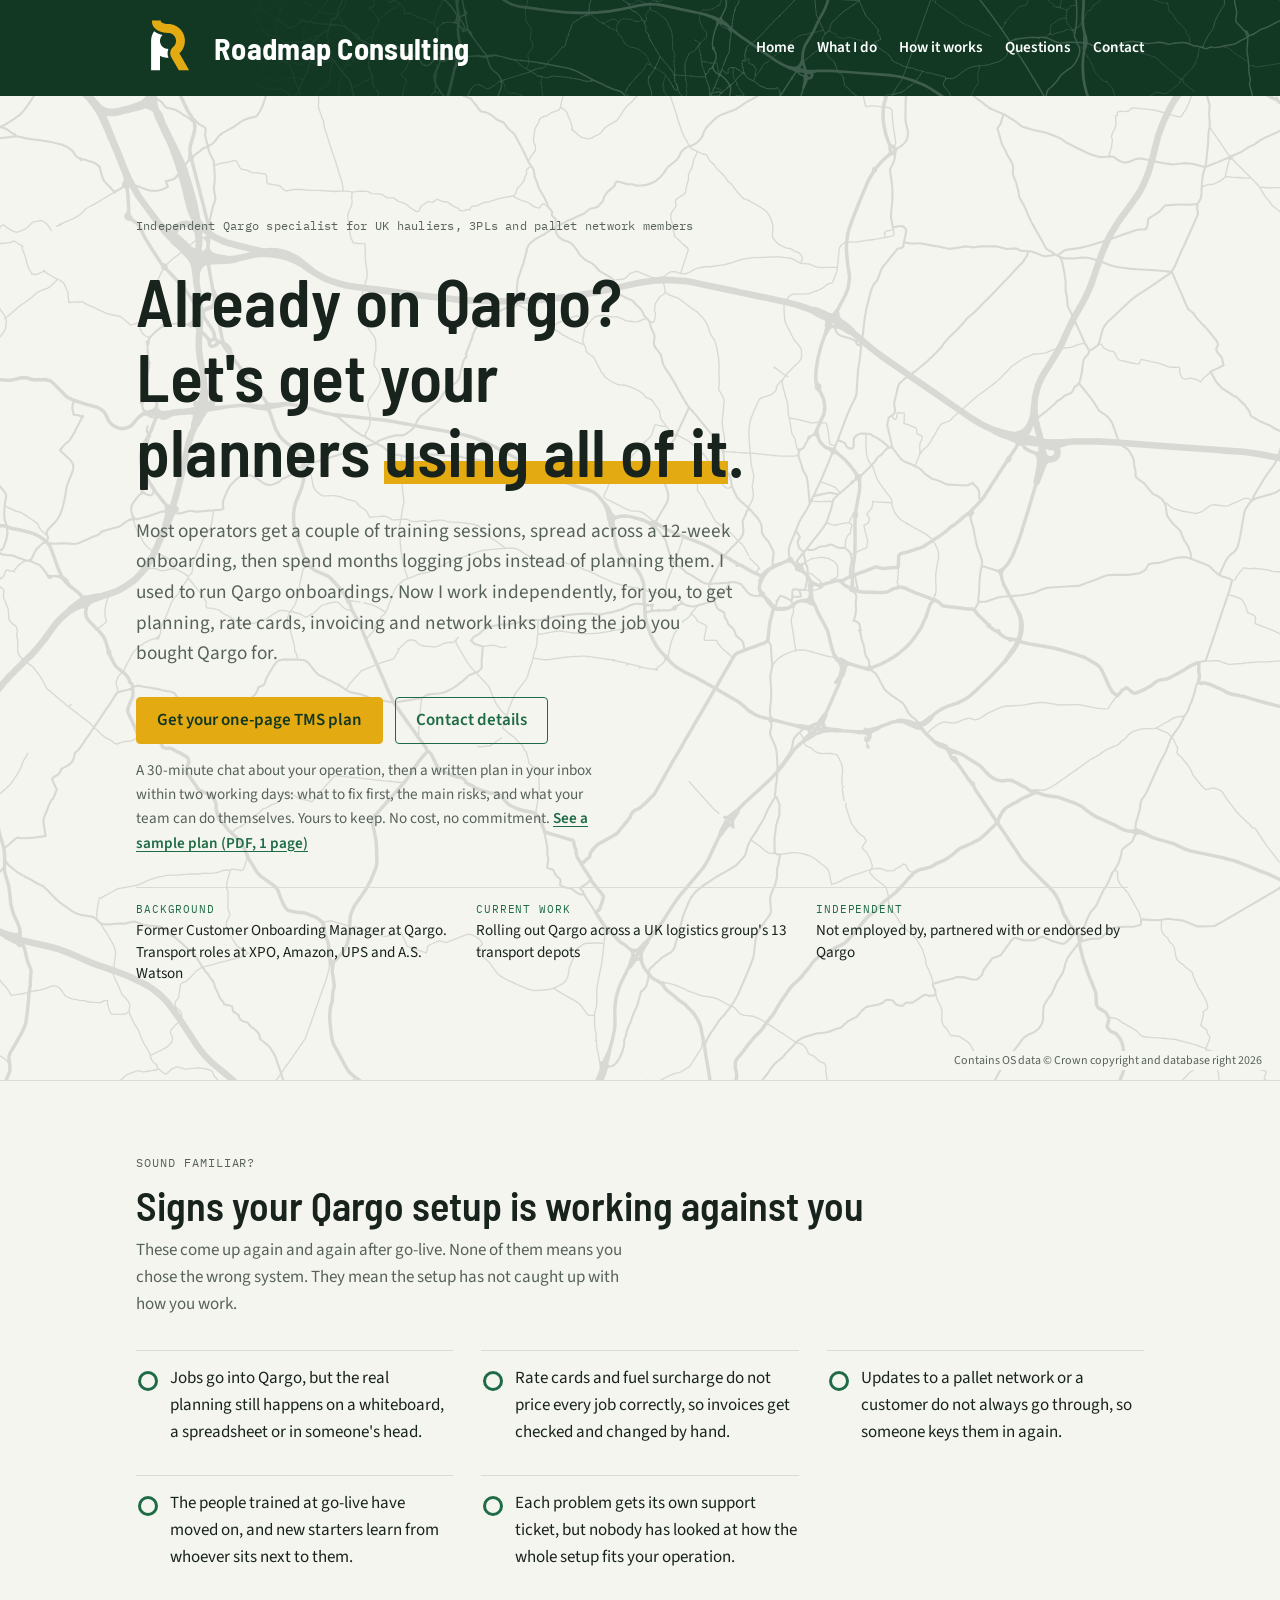
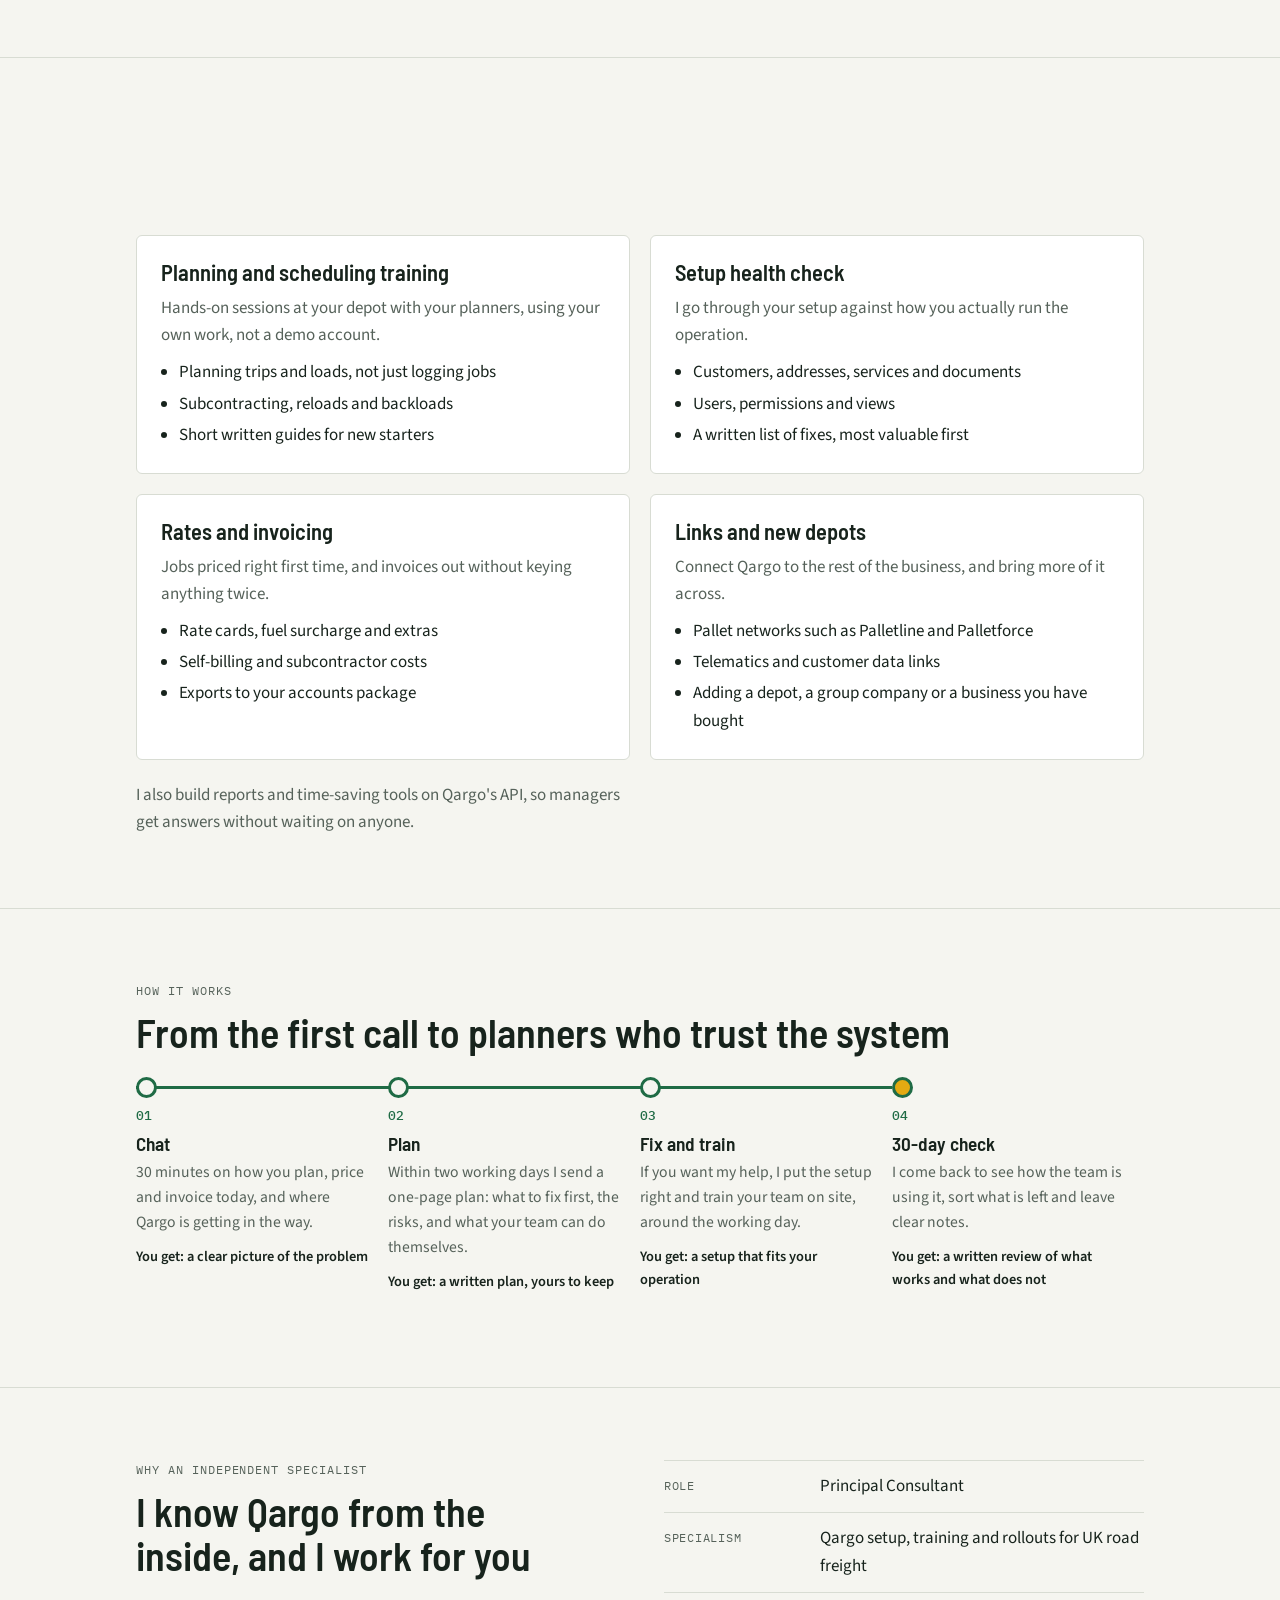
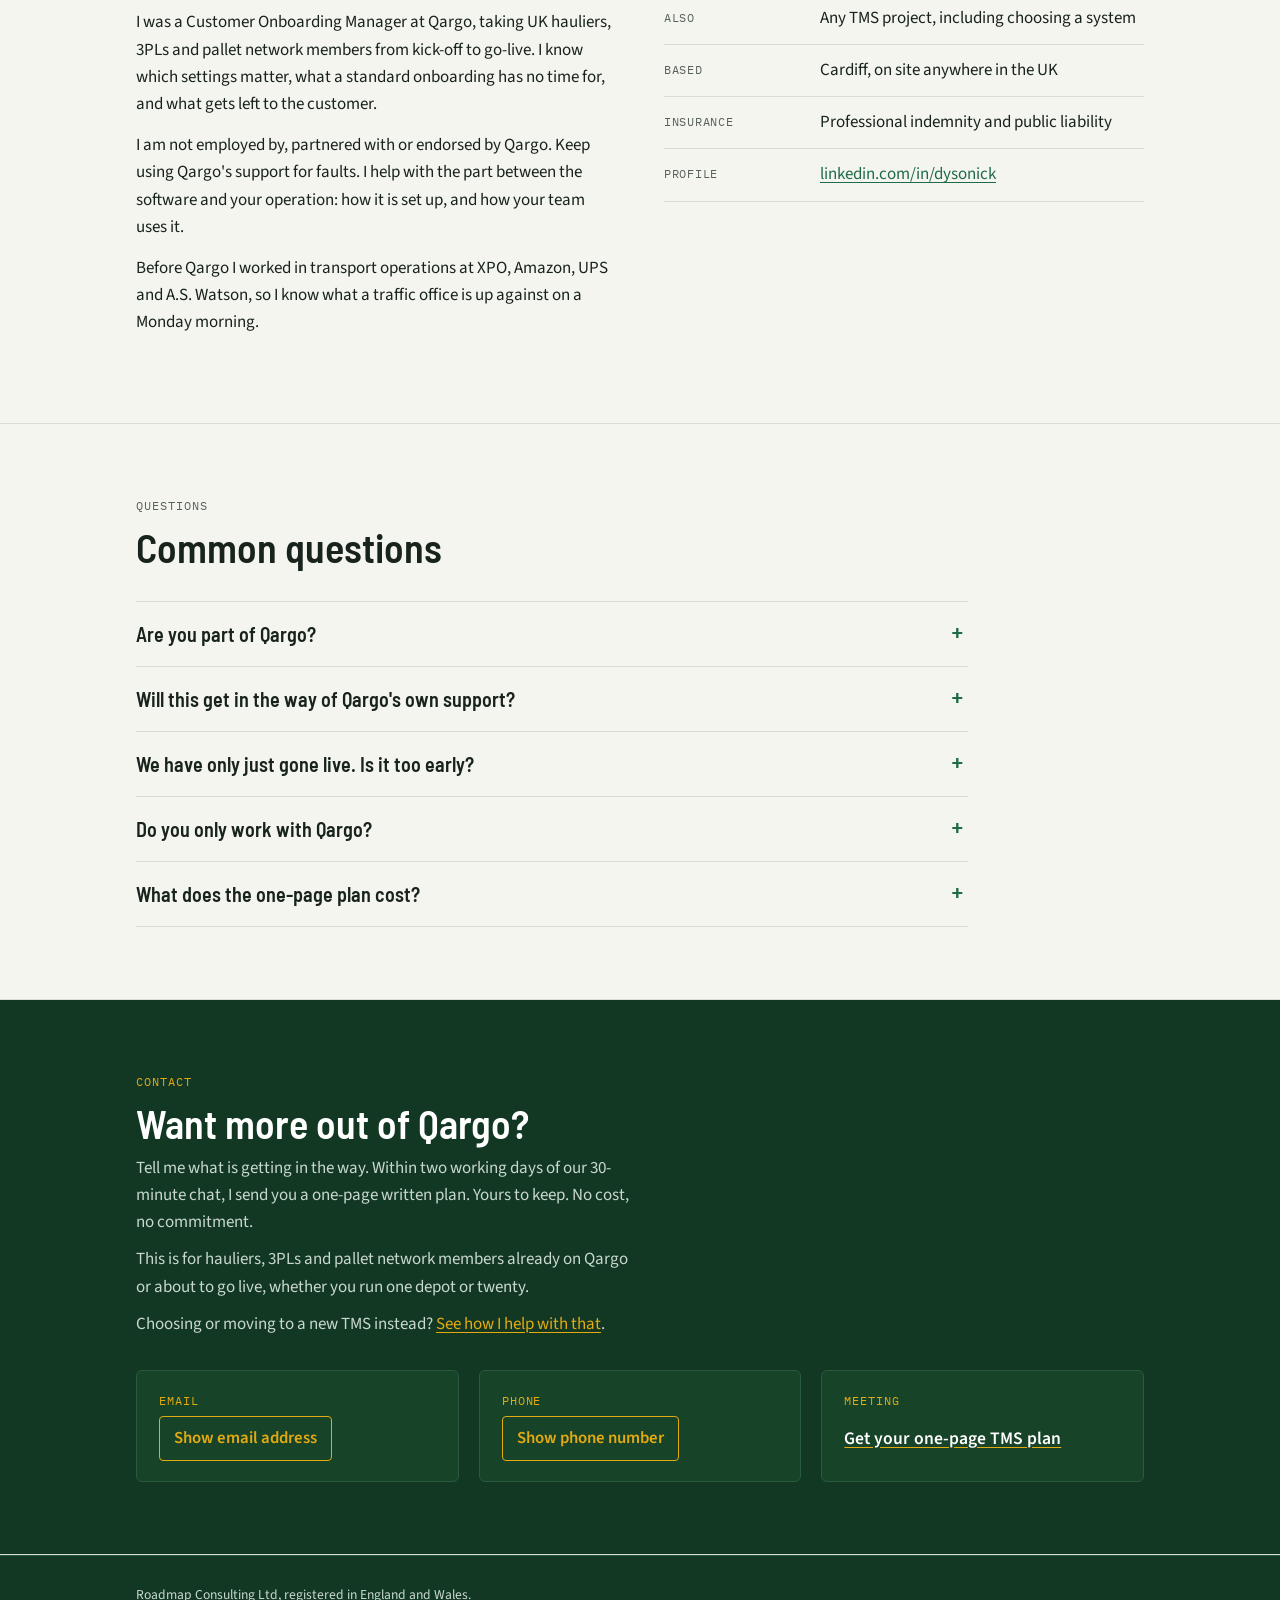
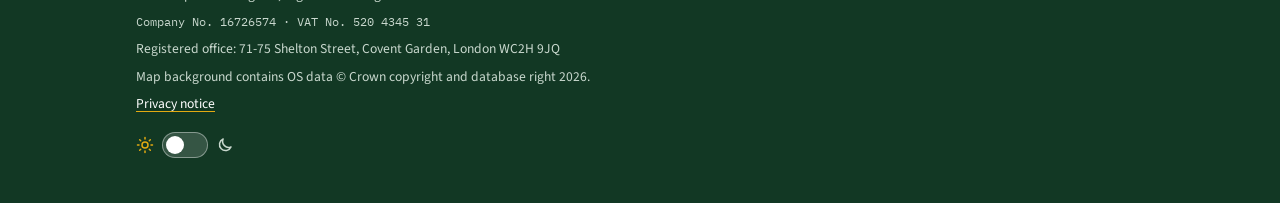
==== qargo/index.html @ f204f163 "Add independent Qargo specialist page, home page links and sitemap New page at /qargo/ for operators" ====
<!doctype html>
<html lang="en-GB"><head>
<meta charset="utf-8">
<meta name="viewport" content="width=device-width,initial-scale=1">
<title>Independent Qargo specialist: training, setup and support - Roadmap Consulting</title>
<meta name="description" content="Independent Qargo help for UK hauliers, 3PLs and pallet network members: planning training, setup health checks, rate cards, invoicing and new depots, from a former Qargo onboarding manager.">
<link rel="icon" type="image/svg+xml" href="[data-uri]">
<meta name="theme-color" content="#123824">
<link rel="canonical" href="https://roadmapconsulting.co.uk/qargo/">
<meta property="og:type" content="website">
<meta property="og:site_name" content="Roadmap Consulting">
<meta property="og:title" content="Independent Qargo specialist for UK road freight">
<meta property="og:description" content="Already on Qargo? Get your planners using all of it. Training, setup health checks, rates, invoicing and new depots, from a former Qargo onboarding manager.">
<meta property="og:url" content="https://roadmapconsulting.co.uk/qargo/">
<meta property="og:image" content="https://roadmapconsulting.co.uk/og-image.png">
<meta property="og:image:width" content="1200">
<meta property="og:image:height" content="630">
<meta name="twitter:card" content="summary_large_image">
<script type="application/ld+json">{"@context": "https://schema.org", "@graph": [{"@type": "Service", "name": "Independent Qargo training, setup and support", "serviceType": "Transport management system (TMS) consultancy", "url": "https://roadmapconsulting.co.uk/qargo/", "description": "Independent Qargo help for UK hauliers, 3PLs and pallet network members: planning training, setup health checks, rate cards, invoicing and new depots, from a former Qargo onboarding manager.", "areaServed": {"@type": "Country", "name": "United Kingdom"}, "provider": {"@type": "ProfessionalService", "name": "Roadmap Consulting", "legalName": "Roadmap Consulting Ltd", "url": "https://roadmapconsulting.co.uk/"}, "offers": {"@type": "Offer", "name": "One-page TMS plan", "price": "0", "priceCurrency": "GBP"}}, {"@type": "FAQPage", "mainEntity": [{"@type": "Question", "name": "Are you part of Qargo?", "acceptedAnswer": {"@type": "Answer", "text": "No. Roadmap Consulting is an independent company. I used to work at Qargo, but I am not employed by, partnered with or endorsed by them."}}, {"@type": "Question", "name": "Will this get in the way of Qargo's own support?", "acceptedAnswer": {"@type": "Answer", "text": "No. Keep raising faults with Qargo as you do now. My work is about how your setup fits the way you operate, and how well your team knows it."}}, {"@type": "Question", "name": "We have only just gone live. Is it too early?", "acceptedAnswer": {"@type": "Answer", "text": "No. The first few months are when habits form. Putting the setup right now saves months of workarounds later."}}, {"@type": "Question", "name": "Do you only work with Qargo?", "acceptedAnswer": {"@type": "Answer", "text": "No. I help with any TMS project, from choosing a system to getting every depot live. Qargo is where I have the deepest knowledge."}}, {"@type": "Question", "name": "What does the one-page plan cost?", "acceptedAnswer": {"@type": "Answer", "text": "Nothing. A 30-minute chat, then a written plan you keep. If you want help with the work after that, we agree the scope and the price before anything starts."}}]}]}</script>
<link rel="preconnect" href="https://fonts.googleapis.com">
<link rel="preconnect" href="https://fonts.gstatic.com" crossorigin="">
<link rel="stylesheet" href="https://fonts.googleapis.com/css2?family=Barlow+Semi+Condensed:wght@500;600;700&amp;family=Source+Sans+3:wght@400;600&amp;family=IBM+Plex+Mono:wght@400;500&amp;display=swap">
<style>
/* Paper ground, Brunswick green bars, roundabout R smooth route mark, golden triangle OS map behind the hero */
:root {
  color-scheme:light dark;
  --bg:#f5f5f0; --surface:#ffffff; --fg:#17231c; --muted:#56625a; --line:#d8dcd3;
  --accent:#1f6b45; --accent-text:#1f6b45; --accent-fill:#e3aa12; --on-accent:#123824;
  --accent-soft:#fcefb4; --highlight:#e3aa12; --map-ink:#17231c21;
  --em-text:#17231c; --em-mark:#e3aa12;
  /* Green bars: header, contact band and footer */
  --g-bg:#123824; --g-surface:#174429; --g-fg:#ffffff; --g-muted:#c9d8ce; --g-line:#2a5a3e; --g-accent:#e3aa12;
  --mark-fg:#ffffff; --mark-accent:#e3aa12; --mark-tile:transparent;
  --display:"Barlow Semi Condensed","Arial Narrow",Arial,sans-serif;
  --body:"Source Sans 3","Segoe UI",Arial,sans-serif;
  --mono:"IBM Plex Mono",Consolas,"Courier New",monospace;
  --map:url("/assets/os-map.svg");
}
* { box-sizing:border-box; }
body { background:var(--bg); color:var(--fg); font-family:var(--body); font-size:1.0625rem; line-height:1.6; margin:0; }
.wrap { max-width:68rem; margin:0 auto; padding-inline:clamp(16px,4vw,40px); }
a { color:var(--accent-text); text-underline-offset:3px; }
a:focus-visible, button:focus-visible { outline:2px solid var(--accent-text); outline-offset:3px; }
h1,h2,h3 { font-family:var(--display); line-height:1.1; text-wrap:balance; margin:0; }
.label { font-family:var(--mono); font-size:.75rem; letter-spacing:.08em; text-transform:uppercase; color:var(--muted); }

header.site { border-bottom:1px solid var(--line); }
.bar { display:flex; flex-wrap:wrap; align-items:center; justify-content:space-between; gap:12px 24px; padding-block:18px; }
.lockup { font-family:var(--display); font-weight:700; font-size:1.35rem; letter-spacing:.01em; color:var(--fg); text-decoration:none; display:flex; align-items:center; gap:10px; }
.lockup svg { flex:none; width:40px; height:40px; background:var(--mark-tile); border-radius:6px; padding:3px; }
.mk .mw { fill:var(--mark-fg); } .mk .my { fill:var(--mark-accent); } .lockup .rn { color:var(--accent-text); }
nav { display:flex; flex-wrap:wrap; gap:6px 22px; }
nav a { color:var(--fg); text-decoration:none; font-weight:600; font-size:.95rem; }
nav a:hover { color:var(--accent-text); }

.hero { position:relative; overflow:hidden; border-bottom:1px solid var(--line); }
.hero .map { position:absolute; inset:0; background:var(--map-ink); -webkit-mask:var(--map) center/cover no-repeat; mask:var(--map) center/cover no-repeat; pointer-events:none; }
.hero .inner { position:relative; padding-block:clamp(56px,10vw,120px) clamp(56px,8vw,96px); display:grid; gap:28px; }
.hero h1 { font-size:clamp(2.4rem,6vw,4.25rem); font-weight:600; max-width:18ch; }
.hero h1 em { font-style:normal; color:var(--em-text); background:linear-gradient(transparent 64%, var(--em-mark) 64%, var(--em-mark) 92%, transparent 92%); }
.hero p { max-width:60ch; color:var(--muted); font-size:1.2rem; margin:0; }
.hero p.note { font-size:.95rem; margin-top:-14px; }
.hero p.proof { font-family:var(--mono); font-size:.8rem; letter-spacing:.04em; color:var(--muted); border-left:3px solid var(--highlight); padding-left:10px; }
.credit { position:absolute; right:12px; bottom:10px; font-size:.75rem; line-height:1.3; color:var(--muted); background:var(--bg); padding:2px 6px; border-radius:4px; max-width:calc(100% - 24px); }
.actions { display:flex; flex-wrap:wrap; gap:12px; }
.btn { display:inline-flex; align-items:center; padding:12px 20px; border-radius:4px; font-weight:600; text-decoration:none; border:1px solid var(--accent-fill); line-height:1.2; }
.btn.primary { background:var(--accent-fill); color:var(--on-accent); }
.btn.secondary { color:var(--accent-text); background:transparent; border-color:var(--accent-text); }
@media (prefers-reduced-motion:no-preference) { .btn { transition:filter .15s ease; } .btn:hover { filter:brightness(1.08); } }

section.s { padding-block:clamp(40px,7vw,72px); border-bottom:1px solid var(--line); }
.head { display:grid; gap:10px; margin-bottom:32px; }
.head h2 { font-size:clamp(1.8rem,3.6vw,2.5rem); font-weight:600; }
.head p { margin:0; color:var(--muted); max-width:62ch; }

.services { display:grid; grid-template-columns:repeat(auto-fit,minmax(min(100%,18rem),1fr)); gap:20px; }
.service { background:var(--surface); border:1px solid var(--line); border-radius:6px; padding:24px; display:grid; gap:10px; align-content:start; min-width:0; }
.service h3 { font-size:1.4rem; font-weight:600; }
.service p { margin:0; color:var(--muted); }
.service ul { margin:0; padding-left:1.1rem; display:grid; gap:4px; }

.route { list-style:none; margin:0; padding:0; display:grid; grid-template-columns:repeat(auto-fit,minmax(min(100%,8.5rem),1fr)); counter-reset:stop; }
/* Route line: drawn per stop, only from a dot to the next dot on the same row (rows are worked out in script) */
.route li.link { background:linear-gradient(var(--accent),var(--accent)) left top / 100% 3px no-repeat; }
.route li { counter-increment:stop; padding:20px 20px 22px 0; display:grid; gap:6px; align-content:start; min-width:0; position:relative; }
.route li::before { content:counter(stop,decimal-leading-zero); font-family:var(--mono); font-size:.8rem; color:var(--accent-text); font-weight:500; }
.route li::after { content:""; position:absolute; top:-9px; left:0; width:15px; height:15px; border-radius:50%; background:var(--bg); border:3px solid var(--accent); }
.route li:last-child::after { background:var(--highlight); }
.route h3 { font-size:1.2rem; font-weight:600; }
.route p { margin:0; color:var(--muted); font-size:.98rem; }
.route p.get { color:var(--fg); font-weight:600; font-size:.9rem; margin-top:4px; }

.about { display:grid; grid-template-columns:repeat(auto-fit,minmax(min(100%,22rem),1fr)); gap:32px 48px; }
.about p { margin:0 0 14px; max-width:62ch; }
.facts { display:grid; margin:0; align-content:start; border-top:1px solid var(--line); }
.fact { display:grid; grid-template-columns:minmax(6.5rem,9rem) 1fr; gap:12px; padding-block:12px; border-bottom:1px solid var(--line); }
.fact dt { font-family:var(--mono); font-size:.78rem; letter-spacing:.06em; text-transform:uppercase; color:var(--muted); padding-top:3px; }
.fact dd { margin:0; min-width:0; }

.contact { display:grid; grid-template-columns:repeat(auto-fit,minmax(min(100%,16rem),1fr)); gap:20px; }
.channel { background:var(--surface); border:1px solid var(--line); border-radius:6px; padding:20px 22px; display:grid; gap:6px; min-width:0; }
.channel .value { font-size:1.1rem; font-weight:600; overflow-wrap:anywhere; user-select:all; color:var(--fg); }
.channel a.value { color:var(--accent-text); }

footer { padding-block:28px 40px; color:var(--muted); font-size:.85rem; }
footer .wrap { display:grid; gap:6px; }
footer .mono { font-family:var(--mono); font-size:.78rem; }

/* Green bars */
header.site { background:var(--g-bg); border-bottom:4px solid var(--g-accent); }
header.site .lockup { color:var(--g-fg); }
header.site .lockup .rn { color:var(--g-accent); }
header.site nav a { color:var(--g-fg); }
header.site nav a:hover { color:var(--g-accent); }
header.site a:focus-visible { outline-color:var(--g-accent); }
.lockup svg { padding:0; width:64px; height:64px; }
header.site .lockup { font-size:1.9rem; gap:14px; }
header.site .bar { padding-block:16px; }
@media (max-width:600px) { .lockup svg { width:52px; height:52px; } header.site .lockup { font-size:1.6rem; } }
.band { background:var(--g-bg); color:var(--g-fg); border-bottom:0; }
.band .label { color:var(--g-accent); }
.band .head p { color:var(--g-muted); }
.band .channel { background:var(--g-surface); border-color:var(--g-line); }
.band .channel .value { color:var(--g-fg); }
.band .channel a.value { color:var(--g-accent); }
.band a:focus-visible { outline-color:var(--g-accent); }
footer { background:var(--g-bg); color:var(--g-muted); border-top:1px solid var(--g-line); }
.btn.secondary { color:var(--accent); border-color:var(--accent); }

/* Dark mode: green ground, darker green bars. Follows the browser unless the visitor picks one */
@media (prefers-color-scheme: dark) { :root:not([data-theme="light"]) { --bg:#123824; --surface:#174429; --fg:#ffffff; --muted:#c9d8ce; --line:#2a5a3e; --accent:#e3aa12; --accent-text:#e3aa12; --accent-fill:#e3aa12; --on-accent:#123824; --accent-soft:#2b4a22; --highlight:#e3aa12; --map-ink:#ffffff1f; --em-text:#e3aa12; --em-mark:transparent; --g-bg:#0b2516; --g-surface:#123824; --g-line:#2a5a3e; color-scheme:dark; } }
:root[data-theme="dark"] { --bg:#123824; --surface:#174429; --fg:#ffffff; --muted:#c9d8ce; --line:#2a5a3e; --accent:#e3aa12; --accent-text:#e3aa12; --accent-fill:#e3aa12; --on-accent:#123824; --accent-soft:#2b4a22; --highlight:#e3aa12; --map-ink:#ffffff1f; --em-text:#e3aa12; --em-mark:transparent; --g-bg:#0b2516; --g-surface:#123824; --g-line:#2a5a3e; color-scheme:dark; }
nav { align-items:center; }
.btn.secondary { color:var(--accent-text); border-color:var(--accent-text); }

/* Light/dark switch */
.theme-switch { display:inline-flex; align-items:center; gap:8px; min-height:44px; padding:0 4px; font:inherit; color:var(--g-muted); background:transparent; border:0; cursor:pointer; }
.theme-switch svg { width:18px; height:18px; fill:none; stroke:currentColor; stroke-width:2; stroke-linecap:round; stroke-linejoin:round; flex:none; }
.theme-switch .i-sun { color:var(--g-accent); }
.theme-switch[aria-checked="true"] .i-sun { color:var(--g-muted); }
.theme-switch[aria-checked="true"] .i-moon { color:var(--g-accent); }
.theme-switch .track { position:relative; width:46px; height:26px; border-radius:13px; background:#ffffff26; border:1px solid #ffffff66; flex:none; }
.theme-switch .knob { position:absolute; top:3px; left:3px; width:18px; height:18px; border-radius:50%; background:#ffffff; }
.theme-switch[aria-checked="true"] .track { background:var(--g-accent); border-color:var(--g-accent); }
.theme-switch[aria-checked="true"] .knob { transform:translateX(20px); background:#123824; }
@media (prefers-reduced-motion:no-preference) { .theme-switch .knob { transition:transform .18s ease; } .theme-switch .track { transition:background .18s ease; } }
.theme-switch:hover .track { border-color:var(--g-accent); }
.theme-switch:focus-visible { outline:2px solid var(--g-accent); outline-offset:3px; border-radius:6px; }


/* Click to reveal contact details (keeps them out of the page source as plain text) */
.reveal { justify-self:start; font:inherit; font-size:1.05rem; font-weight:600; color:var(--g-accent); background:transparent; border:1px solid var(--g-accent); border-radius:4px; padding:8px 14px; min-height:44px; cursor:pointer; }
.reveal:hover { background:var(--g-accent); color:#123824; }
.reveal:focus-visible { outline:2px solid var(--g-accent); outline-offset:3px; }
.band .channel a.value { color:var(--g-fg); text-decoration-color:var(--g-accent); }

/* Credentials strip in the hero */
.creds { list-style:none; margin:4px 0 0; padding:14px 0 0; border-top:1px solid var(--line); display:grid; grid-template-columns:repeat(auto-fit,minmax(min(100%,15rem),1fr)); gap:12px 28px; max-width:62rem; }
.creds li { font-size:.95rem; line-height:1.4; color:var(--fg); }
.creds .k { display:block; font-family:var(--mono); font-size:.7rem; letter-spacing:.08em; text-transform:uppercase; color:var(--accent-text); margin-bottom:3px; }
.hero p.note a { font-weight:600; color:var(--accent-text); }
footer a { color:var(--g-fg); text-decoration-color:var(--g-accent); }

/* ---------- Motion layer: subtle, plays once, off for reduced motion and without JS ---------- */
@media (min-width:760px) { html { scroll-padding-top:96px; } header.site { position:sticky; top:0; z-index:50; } }
header.site .bar, header.site .lockup svg, header.site .lockup { transition:none; }
header.site.compact .bar { padding-block:8px; }
header.site.compact .lockup svg { width:44px; height:44px; }
header.site.compact .lockup { font-size:1.5rem; }
header.site.compact { box-shadow:0 2px 12px #0b251633; }
/* Link underline that slides in */
nav a { background:linear-gradient(currentColor,currentColor) left bottom / 0 2px no-repeat; padding-bottom:2px; }
nav a:hover, nav a:focus-visible { background-size:100% 2px; }
@media (prefers-reduced-motion: no-preference) {
  html { scroll-behavior:smooth; }
  header.site .bar { transition:padding .25s ease; }
  header.site .lockup svg { transition:width .25s ease, height .25s ease; }
  header.site .lockup { transition:font-size .25s ease; }
  header.site { transition:box-shadow .25s ease; }
  nav a { transition:background-size .2s ease, color .15s ease; }
  .btn { transition:transform .18s ease, box-shadow .18s ease, filter .15s ease; }
  .btn:hover { transform:translateY(-2px); box-shadow:0 6px 16px #12382426; }
  .btn:active { transform:translateY(0); box-shadow:none; }
  .service, .channel { transition:transform .2s ease, border-color .2s ease; }
  .service:hover { transform:translateY(-3px); border-color:var(--accent); }
  /* Sections fade up once */
  .js .rv { opacity:0; transform:translateY(14px); transition:opacity .6s ease, transform .6s ease; transition-delay:calc(var(--d,0) * 90ms); }
  .js .rv.in { opacity:1; transform:none; }
  /* Route line draws itself, stops appear in turn, ending on the yellow stop */
  .js .route li.link { background-size:0 3px; transition:opacity .45s ease, transform .45s ease, background-size .5s ease; transition-delay:calc(var(--i,0) * 150ms + 150ms); }
  .js .route.in li.link { background-size:100% 3px; }
  .js .route li { opacity:0; transform:translateY(8px); transition:opacity .45s ease, transform .45s ease; transition-delay:calc(var(--i,0) * 150ms + 150ms); }
  .js .route li::after { transform:scale(.4); transition:transform .35s cubic-bezier(.3,1.6,.5,1); transition-delay:calc(var(--i,0) * 150ms + 150ms); }
  .js .route.in li { opacity:1; transform:none; }
  .js .route.in li::after { transform:scale(1); }
  /* Map drifts slightly slower than the page */
  .js .hero .map { top:-180px; will-change:transform; }
}

/* Header, 1 Oct 2026: no yellow rule, single-colour name, switch in footer, one-row phone header */
header.site { border-bottom:0; }
header.site .lockup .rn { color:var(--g-fg); }
.hero .label { text-transform:none; letter-spacing:.02em; }
.foot-theme { margin-top:6px; }
.foot-theme .theme-switch { padding:0; min-height:36px; }
@media (max-width:600px) {
  header.site .bar { flex-wrap:nowrap; }
  header.site nav a:not([href="#contact"]) { display:none; }
  header.site .lockup { font-size:1.35rem; gap:10px; }
  header.site .lockup svg { width:40px; height:40px; }
}
/* Road texture in the header, faded behind the logo */
header.site { isolation:isolate; overflow:hidden; }
@media (max-width:759px){ header.site { position:relative; } }
header.site::before { content:""; position:absolute; inset:0; z-index:-1; pointer-events:none; background:#ffffff30;
  --fade:linear-gradient(90deg, transparent 0%, transparent 18%, #000 46%);
  -webkit-mask-image:var(--map), var(--fade); -webkit-mask-size:cover, 100% 100%; -webkit-mask-position:center 38%, 0 0; -webkit-mask-repeat:no-repeat; -webkit-mask-composite:source-in;
  mask-image:var(--map), var(--fade); mask-size:cover, 100% 100%; mask-position:center 38%, 0 0; mask-repeat:no-repeat; mask-composite:intersect; }
@media (max-width:700px){ header.site::before { --fade:linear-gradient(90deg, transparent 0%, transparent 30%, #000 75%); } }

/* Qargo page additions */
.checks { list-style:none; margin:0; padding:0; display:grid; grid-template-columns:repeat(auto-fit,minmax(min(100%,19rem),1fr)); gap:14px 28px; }
.checks li { position:relative; padding:14px 0 14px 34px; border-top:1px solid var(--line); max-width:46ch; }
.checks li::before { content:""; position:absolute; left:2px; top:20px; width:14px; height:14px; border-radius:50%; border:3px solid var(--accent); background:var(--bg); }
.after { margin:22px 0 0; color:var(--muted); max-width:62ch; }
.faq { display:grid; gap:0; border-top:1px solid var(--line); max-width:52rem; }
.faq details { border-bottom:1px solid var(--line); }
.faq summary { cursor:pointer; list-style:none; padding:16px 36px 16px 0; font-family:var(--display); font-weight:600; font-size:1.25rem; position:relative; }
.faq summary::-webkit-details-marker { display:none; }
.faq summary::after { content:"+"; position:absolute; right:4px; top:12px; font-family:var(--mono); font-size:1.3rem; color:var(--accent-text); }
.faq details[open] summary::after { content:"\2212"; }
.faq summary:focus-visible { outline:2px solid var(--accent-text); outline-offset:3px; }
.faq details p { margin:0 0 18px; color:var(--muted); max-width:62ch; }
.hero h1 { max-width:20ch; }
.services { grid-template-columns:repeat(auto-fit,minmax(min(100%,24rem),1fr)); }
</style>
</head>
<body>
<header class="site">
  <div class="wrap bar">
    <a class="lockup" href="/" aria-label="Roadmap Consulting, home">
      <svg class="mk" viewBox="-4 -4 72 72" aria-hidden="true"><path class="mw" d="M16.437532424926758 13.102725982666016 16.451662063598633 13.11428451538086Q16.571985244750977 13.212703704833984 16.6960391998291 13.306377410888672L16.999923706054688 13.535835266113281Q17.118545532226562 13.625404357910156 17.24040985107422 13.710505485534668L17.55898094177246 13.932968139648438Q17.675695419311523 14.014471054077148 17.795236587524414 14.09177017211914L18.128067016601562 14.306991577148438Q18.242799758911133 14.381181716918945 18.35999870300293 14.451412200927734L18.706663131713867 14.659144401550293Q18.819358825683594 14.726675033569336 18.9342098236084 14.790468215942383L19.294279098510742 14.99046516418457Q19.40497589111328 15.051952362060547 19.51756477355957 15.109903335571289L19.890613555908203 15.301921844482422Q19.999372482299805 15.357902526855469 20.10979461669922 15.41053295135498L20.495397567749023 15.594324111938477Q20.602294921875 15.645275115966797 20.71065330505371 15.693038940429688L21.108381271362305 15.868358612060547Q21.213552474975586 15.914718627929688 21.320011138916016 15.958037376403809L21.729442596435547 16.124637603759766Q21.832977294921875 16.166765213012695 21.937646865844727 16.20598602294922L22.358348846435547 16.36362075805664Q22.460399627685547 16.40185546875 22.563451766967773 16.437301635742188L22.9950008392334 16.585723876953125Q23.0957088470459 16.620361328125 23.197301864624023 16.652305603027344L23.639272689819336 16.791271209716797Q23.738752365112305 16.82254981994629 23.839012145996094 16.851224899291992L24.290977478027344 16.98048973083496Q24.389387130737305 17.008634567260742 24.48848533630371 17.03425407409668L24.950016021728516 17.153568267822266Q25.047489166259766 17.178768157958984 25.145565032958984 17.20150375366211L25.61623764038086 17.310625076293945Q25.712900161743164 17.33303451538086 25.810089111328125 17.35304069519043L25.91168212890625 17.373952865600586L25.73912239074707 17.535572052001953L25.526443481445312 17.74856185913086L25.32099151611328 17.96855926513672L25.12300682067871 18.195314407348633L24.932697296142578 18.428586959838867L24.750320434570312 18.668062210083008L24.57601547241211 18.91356086730957L24.410076141357422 19.16466522216797L24.25261688232422 19.421194076538086L24.10378646850586 19.682918548583984L23.963804244995117 19.949447631835938L23.83283233642578 20.220478057861328L23.710994720458984 20.495746612548828L23.598434448242188 20.774925231933594L23.495262145996094 21.057748794555664L23.401615142822266 21.34383773803711L23.317598342895508 21.63286781311035L23.24327278137207 21.92464256286621L23.178762435913086 22.218656539916992L23.124116897583008 22.514698028564453L23.079408645629883 22.81237030029297L23.044679641723633 23.111373901367188L23.019968032836914 23.411418914794922L23.005306243896484 23.712081909179688L23.000709533691406 24.013072967529297L23.006181716918945 24.314096450805664L23.021713256835938 24.614643096923828L23.04730224609375 24.914653778076172L23.082902908325195 25.213577270507812L23.128477096557617 25.511119842529297L23.18398094177246 25.80699348449707L23.249338150024414 26.100788116455078L23.32452392578125 26.39238929748535L23.409379959106445 26.681171417236328L23.503860473632812 26.96699333190918L23.60784149169922 27.24947738647461L23.721223831176758 27.528356552124023L23.8438720703125 27.803287506103516L23.97560691833496 28.073884963989258L24.11638832092285 28.340055465698242L24.26593780517578 28.601272583007812L24.424137115478516 28.857336044311523L24.590856552124023 29.108034133911133L24.765859603881836 29.353002548217773L24.94892692565918 29.59193992614746L25.139896392822266 29.82463836669922L25.338552474975586 30.05082893371582L25.544649124145508 30.270235061645508L25.75797462463379 30.482633590698242L25.978282928466797 30.687772750854492L26.205341339111328 30.88544273376465L26.438884735107422 31.075407028198242L26.678665161132812 31.257465362548828L26.924306869506836 31.43133544921875L27.175762176513672 31.596982955932617L27.432476043701172 31.75404167175293L27.694412231445312 31.90248680114746L27.961145401000977 32.04207992553711L28.232391357421875 32.172672271728516L28.50775718688965 32.29407501220703L28.78719711303711 32.40626525878906L29.070110321044922 32.509002685546875L29.356342315673828 32.602237701416016L29.645565032958984 32.68585205078125L29.93729019165039 32.75971603393555L30.231531143188477 32.823829650878906L30.527544021606445 32.878021240234375L30.82544708251953 32.922325134277344L31.12436294555664 32.956600189208984L31.424467086791992 32.98087692260742L31.72517967224121 32.99510192871094L32.02623748779297 32.99925994873047L32.327064514160156 32.99335479736328L32.53983688354492 32.98204803466797Q32.52953338623047 33.0055046081543 32.51935577392578 33.02907180786133L32.46458435058594 33.15593338012695Q32.40798568725586 33.287025451660156 32.356101989746094 33.42005157470703L32.306068420410156 33.548336029052734Q32.25411605834961 33.681541442871094 32.20695877075195 33.8165168762207L32.16167068481445 33.946136474609375Q32.11437225341797 34.081504821777344 32.071956634521484 34.21848678588867L32.031436920166016 34.349342346191406Q31.988967895507812 34.48649597167969 31.951446533203125 34.625083923339844L31.91571044921875 34.757080078125Q31.878129959106445 34.8958854675293 31.845561981201172 35.035953521728516L31.81462860107422 35.16899490356445Q31.782079696655273 35.308982849121094 31.754581451416016 35.45005416870117L31.72846221923828 35.584041595458984Q31.700918197631836 35.7253303527832 31.678476333618164 35.867523193359375L31.657194137573242 36.00236511230469Q31.634784698486328 36.14435577392578 31.617488861083984 36.28705596923828L31.601055145263672 36.42265319824219Q31.583765029907227 36.56532287597656 31.571609497070312 36.708526611328125L31.560043334960938 36.844783782958984Q31.547895431518555 36.98788833618164 31.540891647338867 37.1313362121582L31.534212112426758 37.268157958984375Q31.527217864990234 37.41144943237305 31.52536392211914 37.55489730834961L31.523590087890625 37.69218826293945Q31.521743774414062 37.83507537841797 31.525001525878906 37.977935791015625L31.528141021728516 38.1156005859375Q31.53139877319336 38.25839614868164 31.539751052856445 38.40098571777344L31.547828674316406 38.53892517089844Q31.556148529052734 38.680946350097656 31.56951141357422 38.82257843017578L31.582542419433594 38.960697174072266Q31.595853805541992 39.10179138183594 31.614154815673828 39.24232864379883L31.632152557373047 39.38053512573242Q31.650407791137695 39.520729064941406 31.673606872558594 39.660186767578125L31.69659423828125 39.798377990722656Q31.719684600830078 39.93717575073242 31.747638702392578 40.075077056884766L31.775630950927734 40.21316146850586Q31.80342674255371 40.35028076171875 31.83599853515625 40.4863395690918L31.869007110595703 40.62421798706055Q31.901466369628906 40.759803771972656 31.938631057739258 40.89417266845703L31.976682662963867 41.03175354003906Q32.013572692871094 41.165138244628906 32.055057525634766 41.29717254638672L32.09815979003906 41.434356689453125Q32.13942337036133 41.56568908691406 32.1851806640625 41.69552230834961L32.23335647583008 41.832218170166016Q32.278785705566406 41.96112060546875 32.328590393066406 42.08839797973633L32.38185119628906 42.22450256347656Q32.43134689331055 42.350975036621094 32.485103607177734 42.4756965637207L32.54347229003906 42.61111831665039Q32.59681701660156 42.73488998413086 32.654300689697266 42.85679244995117L32.715457916259766 42.986480712890625Q32.66135787963867 42.98871612548828 32.60709762573242 42.98978042602539L32.13888168334961 42.99897384643555Q32.05527114868164 43.00061798095703 31.971651077270508 42.99946212768555L31.503385543823242 42.99299240112305Q31.41974639892578 42.99183654785156 31.33619499206543 42.987884521484375L30.868410110473633 42.965755462646484Q30.784887313842773 42.9618034362793 30.7015438079834 42.95506286621094L30.234760284423828 42.91730499267578Q30.15137481689453 42.910560607910156 30.068262100219727 42.90102767944336L29.603004455566406 42.84767532348633Q29.519899368286133 42.8381462097168 29.43716049194336 42.82583999633789L28.97394561767578 42.7569580078125Q28.8912410736084 42.74465560913086 28.808992385864258 42.72959899902344L28.34834098815918 42.645263671875Q28.266040802001953 42.63019561767578 28.184289932250977 42.61238479614258L27.726716995239258 42.5126838684082Q27.645021438598633 42.49488067626953 27.56396484375 42.47435760498047L27.109981536865234 42.359413146972656Q27.028892517089844 42.33888244628906 26.94853401184082 42.315650939941406L26.49864959716797 42.185585021972656Q26.41830825805664 42.162357330322266 26.338788986206055 42.13645553588867L25.893505096435547 41.991416931152344Q25.813976287841797 41.96551513671875 25.7353572845459 41.93696212768555L25.295175552368164 41.7771110534668Q25.216577529907227 41.74856948852539 25.13897705078125 41.71741485595703L24.704387664794922 41.54293441772461Q24.626750946044922 41.51176452636719 24.55019760131836 41.47801208496094L24.121688842773438 41.28908920288086Q24.0451602935791 41.25535202026367 23.969804763793945 41.21907043457031L23.547853469848633 41.01592254638672Q23.47249412536621 40.97964096069336 23.398391723632812 40.940860748291016L23.0 40.732364654541016V57.0H13.0V24.0H13.000057220458984Q13.000171661376953 23.97197914123535 13.000598907470703 23.94401741027832L13.0077486038208 23.47576332092285Q13.009025573730469 23.39212417602539 13.013100624084473 23.30857276916504L13.035910606384277 22.8408203125Q13.039983749389648 22.75729751586914 13.04684829711914 22.6739559173584L13.085286140441895 22.20722770690918Q13.092151641845703 22.12386131286621 13.101802825927734 22.040771484375L13.155832290649414 21.57558822631836Q13.165481567382812 21.492511749267578 13.177902221679688 21.40980339050293L13.247461318969727 20.94668960571289Q13.259883880615234 20.86397361755371 13.275068283081055 20.78171730041504L13.360076904296875 20.321189880371094Q13.37525749206543 20.238948822021484 13.393180847167969 20.15726089477539L13.49354362487793 19.699832916259766Q13.511466979980469 19.618144989013672 13.532110214233398 19.53710174560547L13.647714614868164 19.08328628540039Q13.668365478515625 19.00222396850586 13.691715240478516 18.921897888183594L13.82243537902832 18.472204208374023Q13.84577751159668 18.39190101623535 13.871793746948242 18.312423706054688L14.017478942871094 17.867353439331055Q14.043500900268555 17.78785514831543 14.072168350219727 17.709270477294922L14.232660293579102 17.26932144165039Q14.261322021484375 17.190753936767578 14.292593955993652 17.113189697265625L14.4677095413208 16.67885398864746Q14.498985290527344 16.601282119750977 14.5328369140625 16.524799346923828L14.722381591796875 16.0965633392334Q14.756232261657715 16.020084381103516 14.792622566223145 15.944781303405762L14.996382713317871 15.523125648498535Q15.03277587890625 15.44781494140625 15.071667671203613 15.373763084411621L15.289417266845703 14.95915699005127Q15.328304290771484 14.885116577148438 15.369644165039062 14.812417030334473L15.601137161254883 14.405326843261719Q15.642486572265625 14.33261489868164 15.686244010925293 14.26132583618164L15.931225776672363 13.862205505371094Q15.9749755859375 13.790929794311523 16.02108383178711 13.72115707397461L16.27927589416504 13.330453872680664Q16.325389862060547 13.260673522949219 16.373809814453125 13.192474365234375Z"></path><path class="my" d="M44.22683334350586 57.0 35.725425720214844 42.27436447143555 35.65163803100586 42.141571044921875Q35.61137390136719 42.06910705566406 35.57353210449219 41.99534606933594L35.504905700683594 41.86157989501953Q35.46681594848633 41.78733825683594 35.43122482299805 41.71186447143555L35.367733001708984 41.57722473144531Q35.33180618286133 41.501033782958984 35.2984619140625 41.42367935180664L35.24009323120117 41.28825759887695Q35.20649719238281 41.210304260253906 35.17556381225586 41.13125991821289L35.1223030090332 40.995155334472656Q35.0911750793457 40.91560745239258 35.062782287597656 40.835044860839844L35.01460647583008 40.69834899902344Q34.98600769042969 40.61720275878906 34.9602165222168 40.535118103027344L34.9171142578125 40.39793395996094Q34.89118957519531 40.31541442871094 34.86812973022461 40.23204803466797L34.830078125 40.09446716308594Q34.80685043334961 40.0104866027832 34.786563873291016 39.92574691772461L34.75355529785156 39.78786849975586Q34.73319625854492 39.70282745361328 34.715824127197266 39.617130279541016L34.68783187866211 39.47904586791992Q34.67036056518555 39.392860412597656 34.65592956542969 39.30611038208008L34.63294219970703 39.16791915893555Q34.61844253540039 39.08075714111328 34.607032775878906 38.99313735961914L34.58903503417969 38.85493087768555Q34.577598571777344 38.767093658447266 34.569278717041016 38.67890930175781L34.55624771118164 38.54079055786133Q34.54789733886719 38.4522705078125 34.54269790649414 38.36350631713867L34.53461837768555 38.22556686401367Q34.529396057128906 38.136451721191406 34.52736282348633 38.047203063964844L34.52422332763672 37.90953826904297Q34.522186279296875 37.820247650146484 34.523338317871094 37.7309455871582L34.52511215209961 37.59365463256836Q34.52627182006836 37.503997802734375 34.530643463134766 37.41444396972656L34.537322998046875 37.27762222290039Q34.54170227050781 37.187965393066406 34.549293518066406 37.0985221862793L34.56085968017578 36.96226501464844Q34.568458557128906 36.872764587402344 34.579261779785156 36.78359603881836L34.59569549560547 36.64799880981445Q34.60650634765625 36.55881118774414 34.620513916015625 36.470069885253906L34.64179229736328 36.335227966308594Q34.65582275390625 36.24635696411133 34.67303466796875 36.158050537109375L34.699153900146484 36.02406311035156Q34.71634292602539 35.93589401245117 34.73668670654297 35.8484001159668L34.767616271972656 35.71535873413086Q34.78797149658203 35.6278190612793 34.811458587646484 35.54106140136719L34.84719467163086 35.40906524658203Q34.87064743041992 35.32244873046875 34.89719009399414 35.23672866821289L34.93770980834961 35.105873107910156Q34.96421813964844 35.020259857177734 34.99378204345703 34.93565368652344L35.03907012939453 34.806034088134766Q35.06854248046875 34.721675872802734 35.10101318359375 34.63842010498047L35.15104675292969 34.510135650634766Q35.183475494384766 34.42699432373047 35.218849182128906 34.345062255859375L35.27362060546875 34.21820068359375Q35.30885696411133 34.1365852355957 35.34697341918945 34.0562744140625L35.406455993652344 33.93094253540039Q35.4444694519043 33.85084533691406 35.48529815673828 33.77214813232422L35.54948043823242 33.6484375Q35.59014892578125 33.57005310058594 35.6335563659668 33.4931526184082L35.702423095703125 33.37115478515625Q35.74565887451172 33.294559478759766 35.79156494140625 33.21953201293945L35.86509704589844 33.09934997558594Q35.91074752807617 33.024742126464844 35.95897674560547 32.95177459716797L36.03715515136719 32.833499908447266Q36.08514404296875 32.76089859008789 36.13562774658203 32.69001007080078L36.21843719482422 32.57373809814453Q36.268638610839844 32.50325393676758 36.321250915527344 32.43454360961914L36.40867233276367 32.32037353515625Q36.46099853515625 32.25203323364258 36.51565170288086 32.1855354309082L36.60767364501953 32.07356262207031Q36.66190719604492 32.007572174072266 36.718360900878906 31.943471908569336L36.81496047973633 31.833791732788086Q36.87108612060547 31.770065307617188 36.929344177246094 31.708282470703125L37.03050994873047 31.600994110107422Q37.08824157714844 31.53976821899414 37.14800262451172 31.480520248413086L37.25371551513672 31.37571144104004Q37.31303405761719 31.316898345947266 37.37428283691406 31.260101318359375L37.48452377319336 31.157875061035156Q37.54526138305664 31.101552963256836 37.60783386230469 31.047273635864258L37.74628448486328 30.92729949951172L37.88610076904297 30.808897018432617L38.02353286743164 30.687623977661133L38.158451080322266 30.56359100341797L38.29077911376953 30.43687629699707L38.42058563232422 30.30739974975586L38.54763412475586 30.1754150390625L38.67203140258789 30.04079818725586L38.79366683959961 29.903671264648438L38.91242980957031 29.764163970947266L39.02836990356445 29.622211456298828L39.14137649536133 29.477954864501953L39.25147247314453 29.33135986328125L39.35847854614258 29.182668685913086L39.46247863769531 29.031766891479492L39.56340026855469 28.87874984741211L39.661155700683594 28.723764419555664L39.7557373046875 28.566818237304688L39.847137451171875 28.40791130065918L39.93524169921875 28.247262954711914L40.02006912231445 28.084815979003906L40.101585388183594 27.920652389526367L40.179744720458984 27.75486183166504L40.25449752807617 27.587553024291992L40.325809478759766 27.41879653930664L40.39371109008789 27.248512268066406L40.45811462402344 27.076942443847656L40.51900863647461 26.904085159301758L40.57636260986328 26.730064392089844L40.63017654418945 26.55485725402832L40.68040466308594 26.378620147705078L40.7270393371582 26.20136070251465L40.770050048828125 26.023239135742188L40.809425354003906 25.844253540039062L40.84516143798828 25.664440155029297L40.8772087097168 25.48406219482422L40.90558624267578 25.303016662597656L40.930267333984375 25.121437072753906L40.95125198364258 24.939300537109375L40.96852111816406 24.756921768188477L40.98207092285156 24.57415771484375L40.99189758300781 24.391124725341797L40.99800109863281 24.2080020904541L41.0003662109375 24.02471351623535L40.99900436401367 23.841440200805664L40.99391555786133 23.658302307128906L40.98508834838867 23.4752197265625L40.97254180908203 23.29237174987793L40.95627212524414 23.109811782836914L40.93629455566406 22.92765998840332L40.91261291503906 22.74595832824707L40.88523483276367 22.564769744873047L40.85415267944336 22.384077072143555L40.819427490234375 22.204177856445312L40.78104019165039 22.025005340576172L40.7390022277832 21.846607208251953L40.693336486816406 21.66908836364746L40.64409637451172 21.492639541625977L40.59123229980469 21.317102432250977L40.534828186035156 21.142730712890625L40.474884033203125 20.969560623168945L40.41142654418945 20.797626495361328L40.3444938659668 20.627065658569336L40.27407455444336 20.457836151123047L40.20024871826172 20.290128707885742L40.12299346923828 20.123891830444336L40.042396545410156 19.959321975708008L39.95845031738281 19.796396255493164L39.87122344970703 19.63524055480957L39.780723571777344 19.47588539123535L39.68699645996094 19.318405151367188L39.590087890625 19.16286849975586L39.49001693725586 19.009321212768555L39.3868522644043 18.85785484313965L39.2806282043457 18.708526611328125L39.171348571777344 18.561344146728516L39.05915451049805 18.416488647460938L38.94402313232422 18.27393341064453L38.825984954833984 18.133726119995117L38.70510482788086 17.995933532714844L38.58147048950195 17.860660552978516L38.45513153076172 17.72795295715332L38.326080322265625 17.59781265258789L38.19441223144531 17.4703369140625L38.060184478759766 17.345569610595703L37.923431396484375 17.223554611206055L37.784217834472656 17.10434341430664L37.64265441894531 16.988027572631836L37.498680114746094 16.874570846557617L37.35247039794922 16.764095306396484L37.20403289794922 16.6566162109375L37.05343246459961 16.55217742919922L36.9007682800293 16.450843811035156L36.74600601196289 16.352603912353516L36.5893440246582 16.257572174072266L36.430755615234375 16.16573715209961L36.27031326293945 16.0771427154541L36.108089447021484 15.991826057434082L35.9442138671875 15.909854888916016L35.778682708740234 15.831228256225586L35.611549377441406 15.755974769592285L35.44297409057617 15.684160232543945L35.272918701171875 15.615774154663086L35.10154724121094 15.550878524780273L34.928855895996094 15.48947525024414L34.754981994628906 15.431608200073242L34.57993698120117 15.377286911010742L34.403865814208984 15.32655143737793L34.22675323486328 15.279403686523438L34.04871368408203 15.235868453979492L33.869873046875 15.195976257324219L33.690216064453125 15.159727096557617L33.5098762512207 15.127145767211914L33.32890319824219 15.098243713378906L33.147377014160156 15.073030471801758L32.96537780761719 15.051519393920898L32.78298568725586 15.033719062805176L32.60027313232422 15.019636154174805L32.41728210449219 15.009275436401367L32.23414993286133 15.002643585205078L31.941102981567383 14.999652862548828L31.40736198425293 14.993366241455078Q31.34839630126953 14.992671966552734 31.289464950561523 14.990585327148438L30.761024475097656 14.97188949584961Q30.702045440673828 14.969802856445312 30.643131256103516 14.966323852539062L30.120420455932617 14.935462951660156Q30.061378479003906 14.931976318359375 30.00243377685547 14.927095413208008L29.485876083374023 14.884315490722656Q29.426725387573242 14.879417419433594 29.367708206176758 14.873115539550781L28.85773277282715 14.81866455078125Q28.79840087890625 14.81233024597168 28.739238739013672 14.804580688476562L28.236270904541016 14.738703727722168Q28.17669677734375 14.730901718139648 28.117328643798828 14.72166919708252L27.621793746948242 14.644611358642578Q27.561908721923828 14.635299682617188 27.502267837524414 14.62453842163086L27.01459503173828 14.53654956817627Q26.954315185546875 14.525673866271973 26.894319534301758 14.513323783874512L26.414936065673828 14.41464614868164Q26.35419464111328 14.402142524719238 26.293779373168945 14.38813591003418L25.82310676574707 14.279016494750977Q25.761808395385742 14.264806747436523 25.70088768005371 14.249055862426758L25.23935890197754 14.129741668701172Q25.17742156982422 14.113730430603027 25.115915298461914 14.096138954162598L24.663951873779297 13.966875076293945Q24.601289749145508 13.948953628540039 24.539113998413086 13.929403305053711L24.097143173217773 13.790437698364258Q24.033647537231445 13.770472526550293 23.970705032348633 13.748825073242188L23.539155960083008 13.600400924682617Q23.474748611450195 13.578248023986816 23.410966873168945 13.554349899291992L22.990264892578125 13.396716117858887Q22.924846649169922 13.372203826904297 22.860136032104492 13.34587287902832L22.450706481933594 13.17927360534668Q22.384170532226562 13.152198791503906 22.318437576293945 13.123224258422852L21.92070960998535 12.947905540466309Q21.852985382080078 12.918052673339844 21.786174774169922 12.886207580566406L21.400571823120117 12.702417373657227Q21.331558227539062 12.669523239135742 21.26358413696289 12.63453483581543L20.890535354614258 12.442517280578613Q20.820167541503906 12.40629768371582 20.7509822845459 12.367868423461914L20.390911102294922 12.167871475219727Q20.319129943847656 12.128000259399414 20.248695373535156 12.085793495178223L19.90203094482422 11.878061294555664Q19.82878303527832 11.83416748046875 19.7570743560791 11.787797927856445L19.424243927001953 11.572577476501465Q19.349531173706055 11.52426528930664 19.27658462524414 11.473325729370117L18.9580135345459 11.250863075256348Q18.881847381591797 11.197675704956055 18.807708740234375 11.141695022583008L18.50382423400879 10.912235260009766Q18.42629051208496 10.853690147399902 18.351089477539062 10.792177200317383L18.06231689453125 10.55596923828125Q17.98353385925293 10.49152660369873 17.907440185546875 10.423932075500488L17.634206771850586 10.181219100952148Q17.55439567565918 10.110322952270508 17.47768211364746 10.036084175109863L17.220413208007812 9.787114143371582Q17.139856338500977 9.709156036376953 17.062875747680664 9.627665519714355L16.82200050354004 9.372682571411133Q16.74112892150879 9.287076950073242 16.664379119873047 9.197757720947266L16.440322875976562 8.937009811401367Q16.359683990478516 8.843164443969727 16.283782958984375 8.745443344116211L16.07697105407715 8.47917652130127Q15.997251510620117 8.376537322998047 15.922971725463867 8.2698974609375L15.733831405639648 7.998355865478516Q15.655889511108398 7.886458396911621 15.584163665771484 7.770479202270508L15.413122177124023 7.493910789489746Q15.337987899780273 7.372419357299805 15.26991081237793 7.2468366622924805L15.117393493652344 6.965487480163574Q15.046270370483398 6.834283351898193 14.983098983764648 6.699070930480957L14.849533081054688 6.413186073303223Q14.783727645874023 6.272336483001709 14.726799964904785 6.127670764923096L14.6126127243042 5.837496757507324Q14.553560256958008 5.687432289123535 14.504301071166992 5.53387451171875L14.409919738769531 5.239657878875732Q14.359076499938965 5.081162929534912 14.318886756896973 4.919637680053711L14.24473762512207 4.621623992919922Q14.2034912109375 4.455856800079346 14.173656463623047 4.287661075592041L14.120162963867188 3.9860968589782715Q14.089733123779297 3.8145604133605957 14.071318626403809 3.641322135925293L14.038909912109375 3.336453437805176Q14.020265579223633 3.161057472229004 14.014026641845703 2.98478364944458L14.003128051757812 2.6768558025360107Q14.0 2.5884556770324707 14.0 2.5V1.0H24.0V2.3665552139282227L24.01738929748535 2.394674301147461L24.05430793762207 2.4476749897003174L24.105499267578125 2.5135843753814697L24.17218589782715 2.5911903381347656L24.255184173583984 2.6790504455566406L24.355195999145508 2.775836229324341L24.472524642944336 2.8800599575042725L24.607301712036133 2.9903032779693604L24.759531021118164 3.1052494049072266L24.928979873657227 3.2235782146453857L25.11536979675293 3.3441059589385986L25.31839370727539 3.4657630920410156L25.537464141845703 3.587444543838501L25.772180557250977 3.708259105682373L26.021944046020508 3.8273050785064697L26.286216735839844 3.9437966346740723L26.56441879272461 4.056998252868652L26.855911254882812 4.166219234466553L27.16012954711914 4.270849704742432L27.476411819458008 4.370296478271484L27.8042049407959 4.464046955108643L28.14286994934082 4.551599025726318L28.49183464050293 4.632501602172852L28.85050392150879 4.706331253051758L29.218223571777344 4.772678375244141L29.594524383544922 4.831193923950195L29.97874641418457 4.8815178871154785L30.370380401611328 4.923333168029785L30.768835067749023 4.956332206726074L31.173585891723633 4.980228900909424L31.584129333496094 4.994754314422607L32.058895111083984 5.000347137451172L32.3359489440918 5.0031609535217285L32.722686767578125 5.013940334320068L33.10908508300781 5.032588958740234L33.495059967041016 5.059103965759277L33.880401611328125 5.093471050262451L34.26496124267578 5.135676860809326L34.648582458496094 5.185703277587891L35.03110885620117 5.243531703948975L35.412376403808594 5.3091349601745605L35.79222106933594 5.382486820220947L36.17052459716797 5.463563919067383L36.54705810546875 5.552317142486572L36.92171096801758 5.648719310760498L37.29436111450195 5.752740383148193L37.66477966308594 5.864316463470459L38.032875061035156 5.983419895172119L38.3984375 6.109981536865234L38.761383056640625 6.243974685668945L39.12148666381836 6.385313034057617L39.47868347167969 6.533974647521973L39.83272933959961 6.689855575561523L40.183563232421875 6.852928161621094L40.5310173034668 7.023119926452637L40.8748893737793 7.2003254890441895L41.21509552001953 7.38450288772583L41.55149459838867 7.57557487487793L41.88395309448242 7.773471832275391L42.21225357055664 7.978056907653809L42.536380767822266 8.189323425292969L42.856109619140625 8.40712833404541L43.17134094238281 8.631399154663086L43.48194885253906 8.86204719543457L43.787757873535156 9.098943710327148L44.0887451171875 9.342066764831543L44.384674072265625 9.591232299804688L44.675472259521484 9.84637451171875L44.961029052734375 10.107394218444824L45.24120330810547 10.37416934967041L45.51588439941406 10.646587371826172L45.78499221801758 10.924574851989746L46.04835891723633 11.20796012878418L46.30588150024414 11.496620178222656L46.55748748779297 11.790484428405762L46.80308151245117 12.089432716369629L47.04254150390625 12.393336296081543L47.27571487426758 12.701977729797363L47.50259017944336 13.01535415649414L47.7230339050293 13.333276748657227L47.93695068359375 13.655611991882324L48.14427185058594 13.982251167297363L48.34489440917969 14.313039779663086L48.53874206542969 14.647848129272461L48.725738525390625 14.986539840698242L48.905784606933594 15.328943252563477L49.078834533691406 15.67497444152832L49.244781494140625 16.02439308166504L49.40360641479492 16.37718963623047L49.55519485473633 16.733091354370117L49.699527740478516 17.09207534790039L49.836509704589844 17.453874588012695L49.966094970703125 17.818408966064453L50.088233947753906 18.18549156188965L50.202857971191406 18.554929733276367L50.309967041015625 18.926755905151367L50.40945816040039 19.300579071044922L50.50132369995117 19.67636489868164L50.58552551269531 20.05398941040039L50.66202163696289 20.433263778686523L50.73076248168945 20.81389617919922L50.79175567626953 21.195951461791992L50.84495544433594 21.579172134399414L50.89033889770508 21.96339225769043L50.927886962890625 22.348417282104492L50.95759201049805 22.734130859375L50.979434967041016 23.12035369873047L50.993412017822266 23.507028579711914L50.99951171875 23.89383888244629L50.99773406982422 24.280664443969727L50.98808288574219 24.667457580566406L50.970558166503906 25.053897857666016L50.945167541503906 25.439931869506836L50.91191482543945 25.825443267822266L50.87083435058594 26.21004867553711L50.821922302246094 26.593830108642578L50.76520919799805 26.976531982421875L50.70069885253906 27.358047485351562L50.62846374511719 27.738048553466797L50.548492431640625 28.116561889648438L50.4608268737793 28.49339485168457L50.365516662597656 28.86831283569336L50.2625846862793 29.24125099182129L50.15209197998047 29.611984252929688L50.034053802490234 29.980443954467773L49.908546447753906 30.346385955810547L49.77561569213867 30.70970916748047L49.63534164428711 31.070186614990234L49.48770523071289 31.427846908569336L49.33283615112305 31.782384872436523L49.170799255371094 32.13365936279297L49.001644134521484 32.48155975341797L48.82542419433594 32.82597351074219L48.6422119140625 33.1667594909668L48.4521484375 33.503658294677734L48.255226135253906 33.83668899536133L48.05155944824219 34.1656379699707L47.841270446777344 34.49032211303711L47.6244010925293 34.81068420410156L47.4010009765625 35.126625061035156L47.17130661010742 35.43783950805664L46.93526840209961 35.744380950927734L46.69306182861328 36.046024322509766L46.4447135925293 36.34272766113281L46.190433502197266 36.63425064086914L45.93027114868164 36.92053985595703L45.66426086425781 37.201541900634766L45.39269256591797 37.47696304321289L45.115474700927734 37.74689483642578L44.83285903930664 38.01108169555664L44.81746292114258 38.024898529052734L55.7733154296875 57.0H44.22683334350586Z"></path></svg>
      <span>Roadmap <span class="rn">Consulting</span></span>
    </a>
    <nav aria-label="Sections">
      <a href="/">Home</a>
      <a href="#services">What I do</a>
      <a href="#approach">How it works</a>
      <a href="#faq">Questions</a>
      <a href="#contact">Contact</a>
    </nav>
  </div>
</header>

<main id="top">
  <div class="hero">
    <div class="map" aria-hidden="true"></div>
    <div class="wrap inner">
      <span class="label">Independent Qargo specialist for UK hauliers, 3PLs and pallet network members</span>
      <h1>Already on Qargo? Let's get your planners <em>using all of it</em>.</h1>
      <p>Most operators get a couple of training sessions, spread across a 12-week onboarding, then spend months logging jobs instead of planning them. I used to run Qargo onboardings. Now I work independently, for you, to get planning, rate cards, invoicing and network links doing the job you bought Qargo for.</p>
      <div class="actions">
        <a class="btn primary" href="https://calendar.app.google/QbgweHab81wm1Z1L8" target="_blank" rel="noopener">Get your one-page TMS plan</a>
        <a class="btn secondary" href="#contact">Contact details</a>
      </div>
      <p class="note">A 30-minute chat about your operation, then a written plan in your inbox within two working days: what to fix first, the main risks, and what your team can do themselves. Yours to keep. No cost, no commitment. <a href="/sample-plan.pdf" target="_blank" rel="noopener">See a sample plan (PDF, 1 page)</a></p>
      <ul class="creds" aria-label="Credentials">
        <li><span class="k">Background</span>Former Customer Onboarding Manager at Qargo. Transport roles at XPO, Amazon, UPS and A.S. Watson</li>
        <li><span class="k">Current work</span>Rolling out Qargo across a UK logistics group's 13 transport depots</li>
        <li><span class="k">Independent</span>Not employed by, partnered with or endorsed by Qargo</li>
      </ul>
    </div>
    <span class="credit">Contains OS data © Crown copyright and database right 2026</span>
  </div>

  <section class="s" id="signs">
    <div class="wrap">
      <div class="head">
        <span class="label">Sound familiar?</span>
        <h2>Signs your Qargo setup is working against you</h2>
        <p>These come up again and again after go-live. None of them means you chose the wrong system. They mean the setup has not caught up with how you work.</p>
      </div>
      <ul class="checks">
        <li>Jobs go into Qargo, but the real planning still happens on a whiteboard, a spreadsheet or in someone's head.</li>
        <li>Rate cards and fuel surcharge do not price every job correctly, so invoices get checked and changed by hand.</li>
        <li>Updates to a pallet network or a customer do not always go through, so someone keys them in again.</li>
        <li>The people trained at go-live have moved on, and new starters learn from whoever sits next to them.</li>
        <li>Each problem gets its own support ticket, but nobody has looked at how the whole setup fits your operation.</li>
      </ul>
    </div>
  </section>

  <section class="s" id="services">
    <div class="wrap">
      <div class="head">
        <span class="label">What I do</span>
        <h2>Qargo training, health checks and fixes, on your own jobs</h2>
      </div>
      <div class="services">
        <article class="service">
          <h3>Planning and scheduling training</h3>
          <p>Hands-on sessions at your depot with your planners, using your own work, not a demo account.</p>
          <ul><li>Planning trips and loads, not just logging jobs</li><li>Subcontracting, reloads and backloads</li><li>Short written guides for new starters</li></ul>
        </article>
        <article class="service">
          <h3>Setup health check</h3>
          <p>I go through your setup against how you actually run the operation.</p>
          <ul><li>Customers, addresses, services and documents</li><li>Users, permissions and views</li><li>A written list of fixes, most valuable first</li></ul>
        </article>
        <article class="service">
          <h3>Rates and invoicing</h3>
          <p>Jobs priced right first time, and invoices out without keying anything twice.</p>
          <ul><li>Rate cards, fuel surcharge and extras</li><li>Self-billing and subcontractor costs</li><li>Exports to your accounts package</li></ul>
        </article>
        <article class="service">
          <h3>Links and new depots</h3>
          <p>Connect Qargo to the rest of the business, and bring more of it across.</p>
          <ul><li>Pallet networks such as Palletline and Palletforce</li><li>Telematics and customer data links</li><li>Adding a depot, a group company or a business you have bought</li></ul>
        </article>
      </div>
      <p class="after">I also build reports and time-saving tools on Qargo's API, so managers get answers without waiting on anyone.</p>
    </div>
  </section>

  <section class="s" id="approach">
    <div class="wrap">
      <div class="head">
        <span class="label">How it works</span>
        <h2>From the first call to planners who trust the system</h2>
      </div>
      <ol class="route">
        <li><h3>Chat</h3><p>30 minutes on how you plan, price and invoice today, and where Qargo is getting in the way.</p><p class="get">You get: a clear picture of the problem</p></li>
        <li><h3>Plan</h3><p>Within two working days I send a one-page plan: what to fix first, the risks, and what your team can do themselves.</p><p class="get">You get: a written plan, yours to keep</p></li>
        <li><h3>Fix and train</h3><p>If you want my help, I put the setup right and train your team on site, around the working day.</p><p class="get">You get: a setup that fits your operation</p></li>
        <li><h3>30-day check</h3><p>I come back to see how the team is using it, sort what is left and leave clear notes.</p><p class="get">You get: a written review of what works and what does not</p></li>
      </ol>
    </div>
  </section>

  <section class="s" id="about">
    <div class="wrap about">
      <div>
        <div class="head">
          <span class="label">Why an independent specialist</span>
          <h2>I know Qargo from the inside, and I work for you</h2>
        </div>
        <p>I was a Customer Onboarding Manager at Qargo, taking UK hauliers, 3PLs and pallet network members from kick-off to go-live. I know which settings matter, what a standard onboarding has no time for, and what gets left to the customer.</p>
        <p>I am not employed by, partnered with or endorsed by Qargo. Keep using Qargo's support for faults. I help with the part between the software and your operation: how it is set up, and how your team uses it.</p>
        <p>Before Qargo I worked in transport operations at XPO, Amazon, UPS and A.S. Watson, so I know what a traffic office is up against on a Monday morning.</p>
      </div>
      <dl class="facts">
        <div class="fact"><dt>Role</dt><dd>Principal Consultant</dd></div>
        <div class="fact"><dt>Specialism</dt><dd>Qargo setup, training and rollouts for UK road freight</dd></div>
        <div class="fact"><dt>Also</dt><dd>Any TMS project, including choosing a system</dd></div>
        <div class="fact"><dt>Based</dt><dd>Cardiff, on site anywhere in the UK</dd></div>
        <div class="fact"><dt>Insurance</dt><dd>Professional indemnity and public liability</dd></div>
        <div class="fact"><dt>Profile</dt><dd><a href="https://www.linkedin.com/in/dysonick" target="_blank" rel="noopener">linkedin.com/in/dysonick</a></dd></div>
      </dl>
    </div>
  </section>

  <section class="s" id="faq">
    <div class="wrap">
      <div class="head">
        <span class="label">Questions</span>
        <h2>Common questions</h2>
      </div>
      <div class="faq">
        <details><summary>Are you part of Qargo?</summary><p>No. Roadmap Consulting is an independent company. I used to work at Qargo, but I am not employed by, partnered with or endorsed by them.</p></details>
        <details><summary>Will this get in the way of Qargo's own support?</summary><p>No. Keep raising faults with Qargo as you do now. My work is about how your setup fits the way you operate, and how well your team knows it.</p></details>
        <details><summary>We have only just gone live. Is it too early?</summary><p>No. The first few months are when habits form. Putting the setup right now saves months of workarounds later.</p></details>
        <details><summary>Do you only work with Qargo?</summary><p>No. I help with any TMS project, from choosing a system to getting every depot live. Qargo is where I have the deepest knowledge.</p></details>
        <details><summary>What does the one-page plan cost?</summary><p>Nothing. A 30-minute chat, then a written plan you keep. If you want help with the work after that, we agree the scope and the price before anything starts.</p></details>
      </div>
    </div>
  </section>

  <section class="s band" id="contact">
    <div class="wrap">
      <div class="head">
        <span class="label">Contact</span>
        <h2>Want more out of Qargo?</h2>
        <p>Tell me what is getting in the way. Within two working days of our 30-minute chat, I send you a one-page written plan. Yours to keep. No cost, no commitment.</p>
        <p>This is for hauliers, 3PLs and pallet network members already on Qargo or about to go live, whether you run one depot or twenty.</p>
        <p>Choosing or moving to a new TMS instead? <a href="/" style="color:var(--g-accent)">See how I help with that</a>.</p>
      </div>
      <div class="contact">
        <div class="channel"><span class="label">Email</span><button type="button" class="reveal" data-kind="email" data-a="nick" data-b="roadmapconsulting" data-c="co.uk">Show email address</button></div>
        <div class="channel"><span class="label">Phone</span><button type="button" class="reveal" data-kind="phone" data-n="7871|669925">Show phone number</button></div>
        <div class="channel"><span class="label">Meeting</span><a class="value" href="https://calendar.app.google/QbgweHab81wm1Z1L8" target="_blank" rel="noopener">Get your one-page TMS plan</a></div>
      </div>
    </div>
  </section>
</main>

<footer>
  <div class="wrap">
    <span>Roadmap Consulting Ltd, registered in England and Wales.</span>
    <span class="mono">Company No. 16726574 · VAT No. 520 4345 31</span>
    <span>Registered office: 71-75 Shelton Street, Covent Garden, London WC2H 9JQ</span>
    <span>Map background contains OS data © Crown copyright and database right 2026.</span>
    <span><a href="/privacy.html">Privacy notice</a></span>
      <span class="foot-theme"><button type="button" class="theme-switch" id="theme-toggle" role="switch" aria-checked="false" aria-label="Dark mode" title="Switch between light and dark"><svg class="i-sun" viewBox="0 0 24 24" aria-hidden="true"><circle cx="12" cy="12" r="4"></circle><path d="M12 2v2M12 20v2M4.9 4.9l1.4 1.4M17.7 17.7l1.4 1.4M2 12h2M20 12h2M4.9 19.1l1.4-1.4M17.7 6.3l1.4-1.4"></path></svg><span class="track" aria-hidden="true"><span class="knob"></span></span><svg class="i-moon" viewBox="0 0 24 24" aria-hidden="true"><path d="M20 14.5A8 8 0 0 1 9.5 4 8 8 0 1 0 20 14.5z"></path></svg></button></span>
  </div>
</footer>
<script>
(function(){
  var root=document.documentElement, btn=document.getElementById('theme-toggle');
  var mq=window.matchMedia ? window.matchMedia('(prefers-color-scheme: dark)') : null;
  var saved=null; try{ saved=localStorage.getItem('rm-theme'); }catch(e){}
  if(saved==='light'||saved==='dark') root.setAttribute('data-theme',saved);
  function isDark(){ var t=root.getAttribute('data-theme'); return t ? t==='dark' : !!(mq && mq.matches); }
  function sync(){ btn.setAttribute('aria-checked', String(isDark())); }
  btn.addEventListener('click',function(){
    var next=isDark()?'light':'dark';
    root.setAttribute('data-theme',next);
    try{ localStorage.setItem('rm-theme',next); }catch(e){}
    sync();
  });
  if(mq){ var on=function(){ if(!saved) sync(); }; if(mq.addEventListener) mq.addEventListener('change',on); else if(mq.addListener) mq.addListener(on); }
  sync();
})();
</script><script>
(function(){
  document.querySelectorAll('button.reveal').forEach(function(b){
    b.addEventListener('click',function(){
      var a=document.createElement('a'); a.className='value';
      if(b.dataset.kind==='email'){ var e=b.dataset.a+'@'+b.dataset.b+'.'+b.dataset.c; a.href='mailto:'+e; a.textContent=e; }
      else { var p=b.dataset.n.split('|'); a.href='tel:+44'+p.join(''); a.textContent='+44 (0)'+p.join(' '); }
      b.replaceWith(a); a.focus();
    });
  });
})();
</script><script>
// Join each route dot to the next one only when both sit on the same row
(function(){
  var items=[].slice.call(document.querySelectorAll('.route li'));
  function link(){ items.forEach(function(li,i){ var n=items[i+1]; li.classList.toggle('link', !!n && Math.abs(n.offsetTop-li.offsetTop)<4); }); }
  link(); window.addEventListener('resize', link); if(document.fonts && document.fonts.ready) document.fonts.ready.then(link);
})();
</script><script>
(function(){
  var root=document.documentElement;
  var reduce=window.matchMedia && window.matchMedia('(prefers-reduced-motion: reduce)').matches;
  var header=document.querySelector('header.site');
  // Header tightens once the hero has scrolled past
  function onScroll(){ header.classList.toggle('compact', window.scrollY > 60); }
  window.addEventListener('scroll', onScroll, {passive:true}); onScroll();
  if(reduce || !('IntersectionObserver' in window)) return;
  root.classList.add('js');
  // Sections fade up once
  var groups=[['section.s .head',0],['.services .service',1],['.about > *',1],['.facts .fact',1],['.contact .channel',1]];
  groups.forEach(function(g){ document.querySelectorAll(g[0]).forEach(function(el,i){ el.classList.add('rv'); el.style.setProperty('--d', g[1]?i:0); }); });
  document.querySelectorAll('.route li').forEach(function(li,i){ li.style.setProperty('--i', i); });
  var io=new IntersectionObserver(function(entries){ entries.forEach(function(e){ if(e.isIntersecting){ e.target.classList.add('in'); io.unobserve(e.target); } }); }, {rootMargin:'0px 0px -10% 0px', threshold:0.15});
  document.querySelectorAll('.rv, .route').forEach(function(el){ io.observe(el); });
  // Map parallax, hero only, small amplitude
  var map=document.querySelector('.hero .map'), hero=document.querySelector('.hero'), ticking=false;
  function drift(){ ticking=false; var r=hero.getBoundingClientRect(); if(r.bottom<0) return; map.style.transform='translate3d(0,'+(window.scrollY*0.18).toFixed(1)+'px,0)'; }
  window.addEventListener('scroll', function(){ if(!ticking){ ticking=true; requestAnimationFrame(drift); } }, {passive:true});
  // Safety net: if anything is still hidden after 4 s (for example printed or captured), show it
  setTimeout(function(){ document.querySelectorAll('.rv:not(.in), .route:not(.in)').forEach(function(el){ var r=el.getBoundingClientRect(); if(r.top < window.innerHeight) el.classList.add('in'); }); }, 4000);
})();
</script>
</body></html>
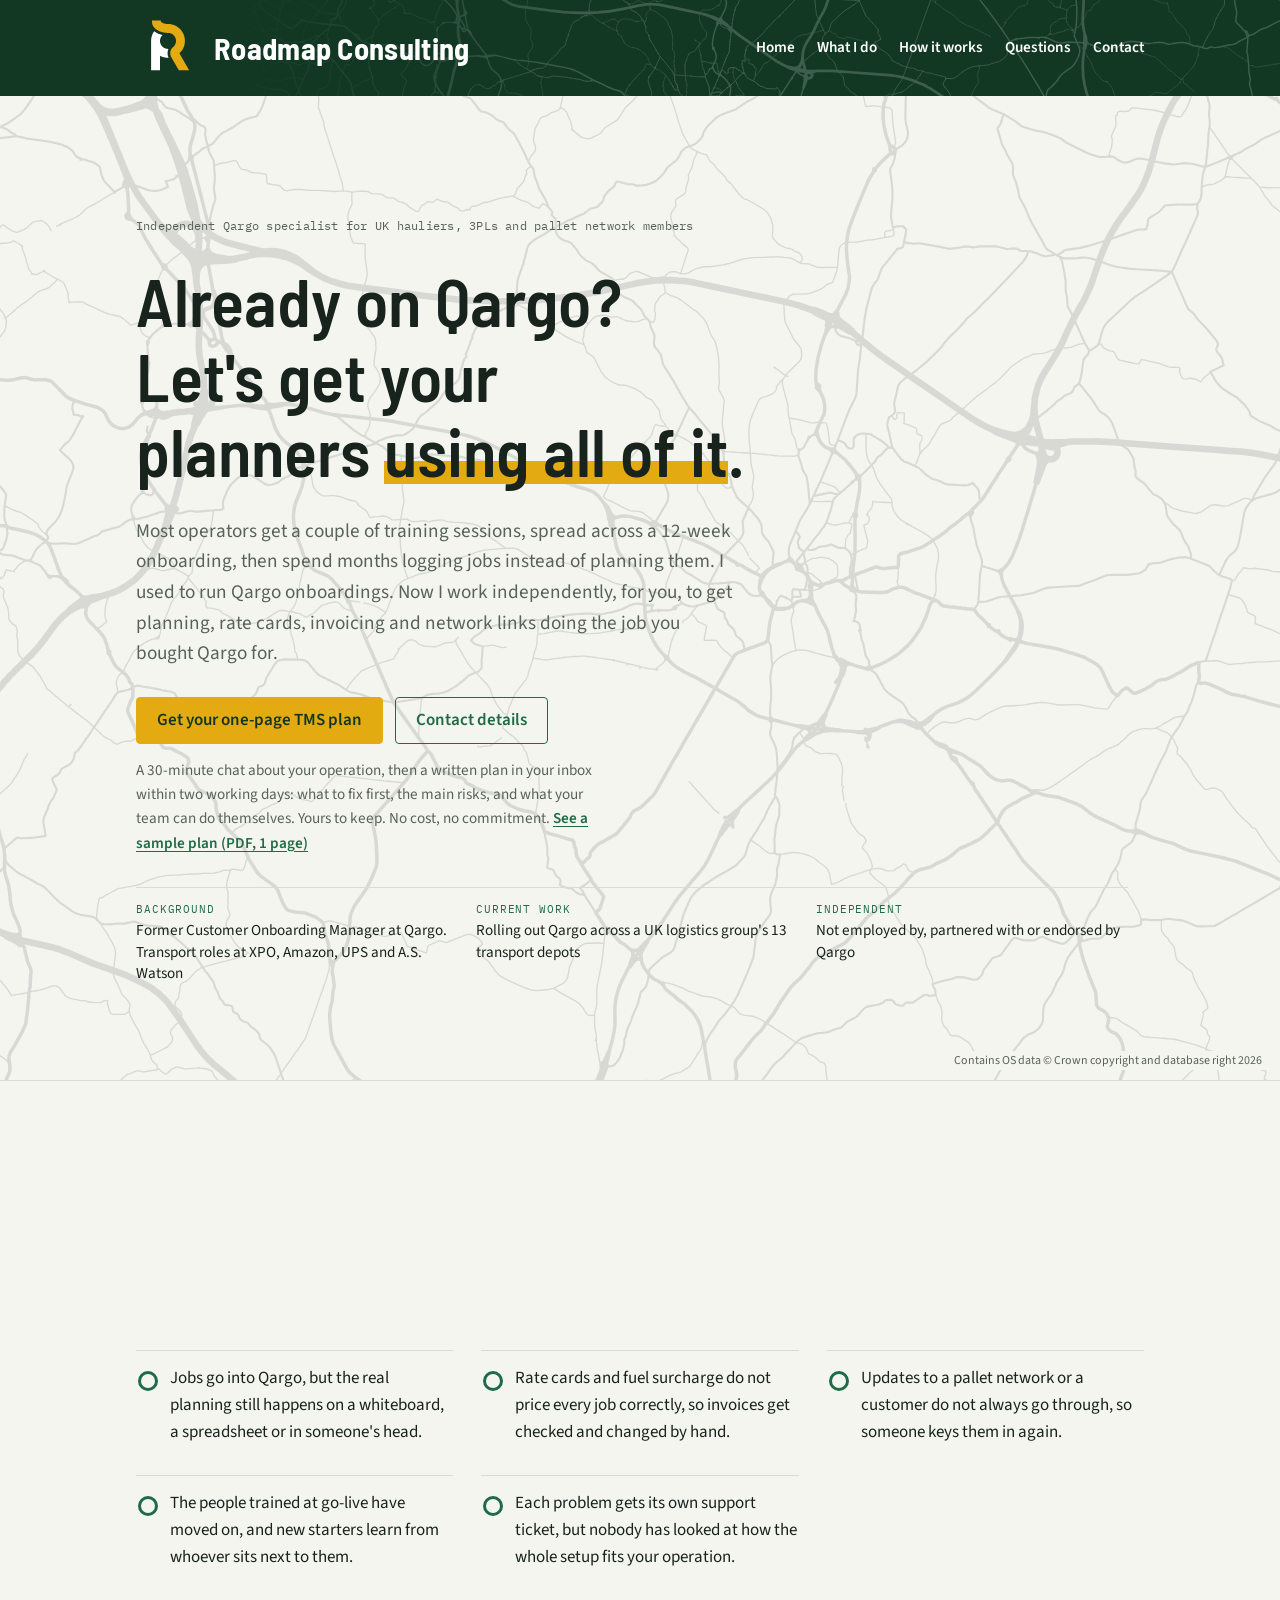
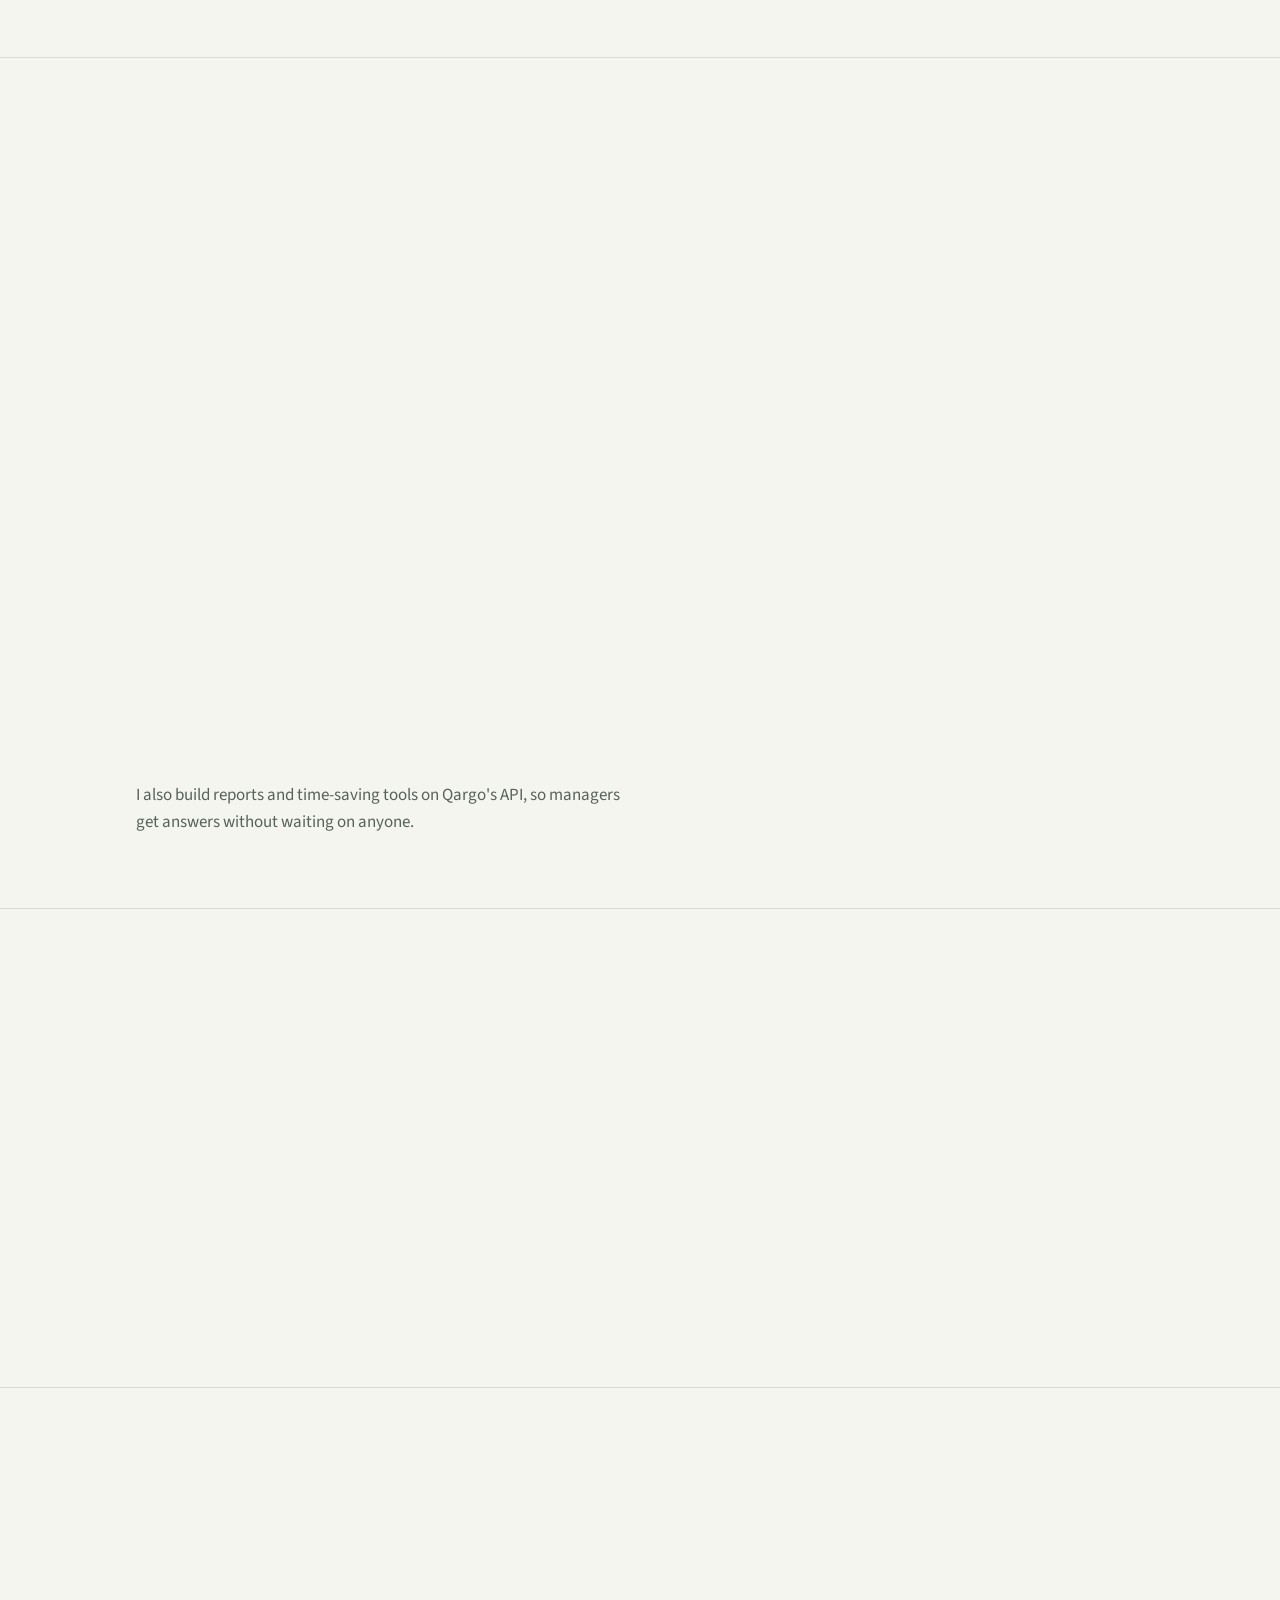
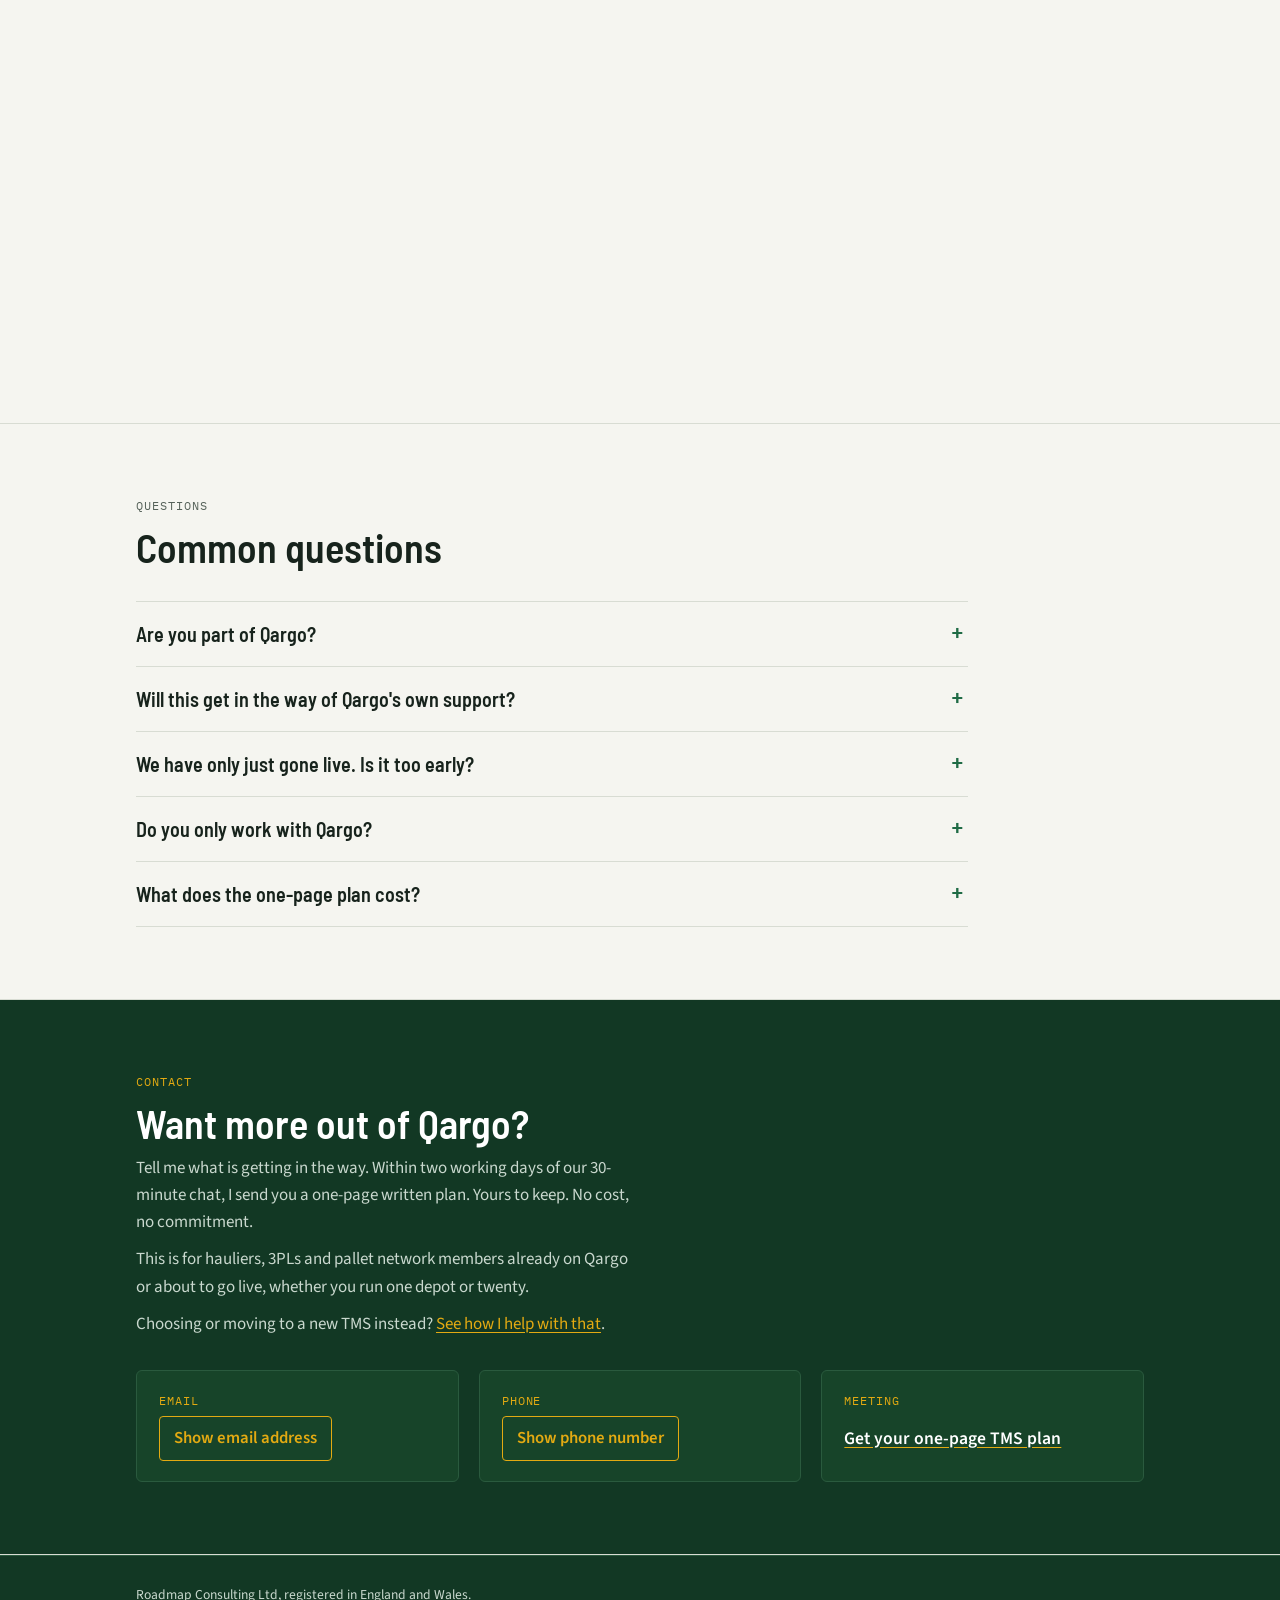
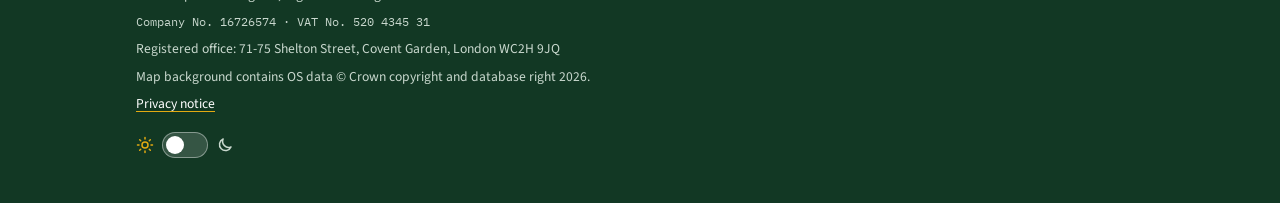
==== commit 620442b2: "Phone number changed to the EE work line 07534 748661 (Sat 24 Oct 2026)" ====
--- a/qargo/index.html
+++ b/qargo/index.html
@@ -386,7 +386,7 @@
       </div>
       <div class="contact">
         <div class="channel"><span class="label">Email</span><button type="button" class="reveal" data-kind="email" data-a="nick" data-b="roadmapconsulting" data-c="co.uk">Show email address</button></div>
-        <div class="channel"><span class="label">Phone</span><button type="button" class="reveal" data-kind="phone" data-n="7871|669925">Show phone number</button></div>
+        <div class="channel"><span class="label">Phone</span><button type="button" class="reveal" data-kind="phone" data-n="7534|748661">Show phone number</button></div>
         <div class="channel"><span class="label">Meeting</span><a class="value" href="https://calendar.app.google/QbgweHab81wm1Z1L8" target="_blank" rel="noopener">Get your one-page TMS plan</a></div>
       </div>
     </div>
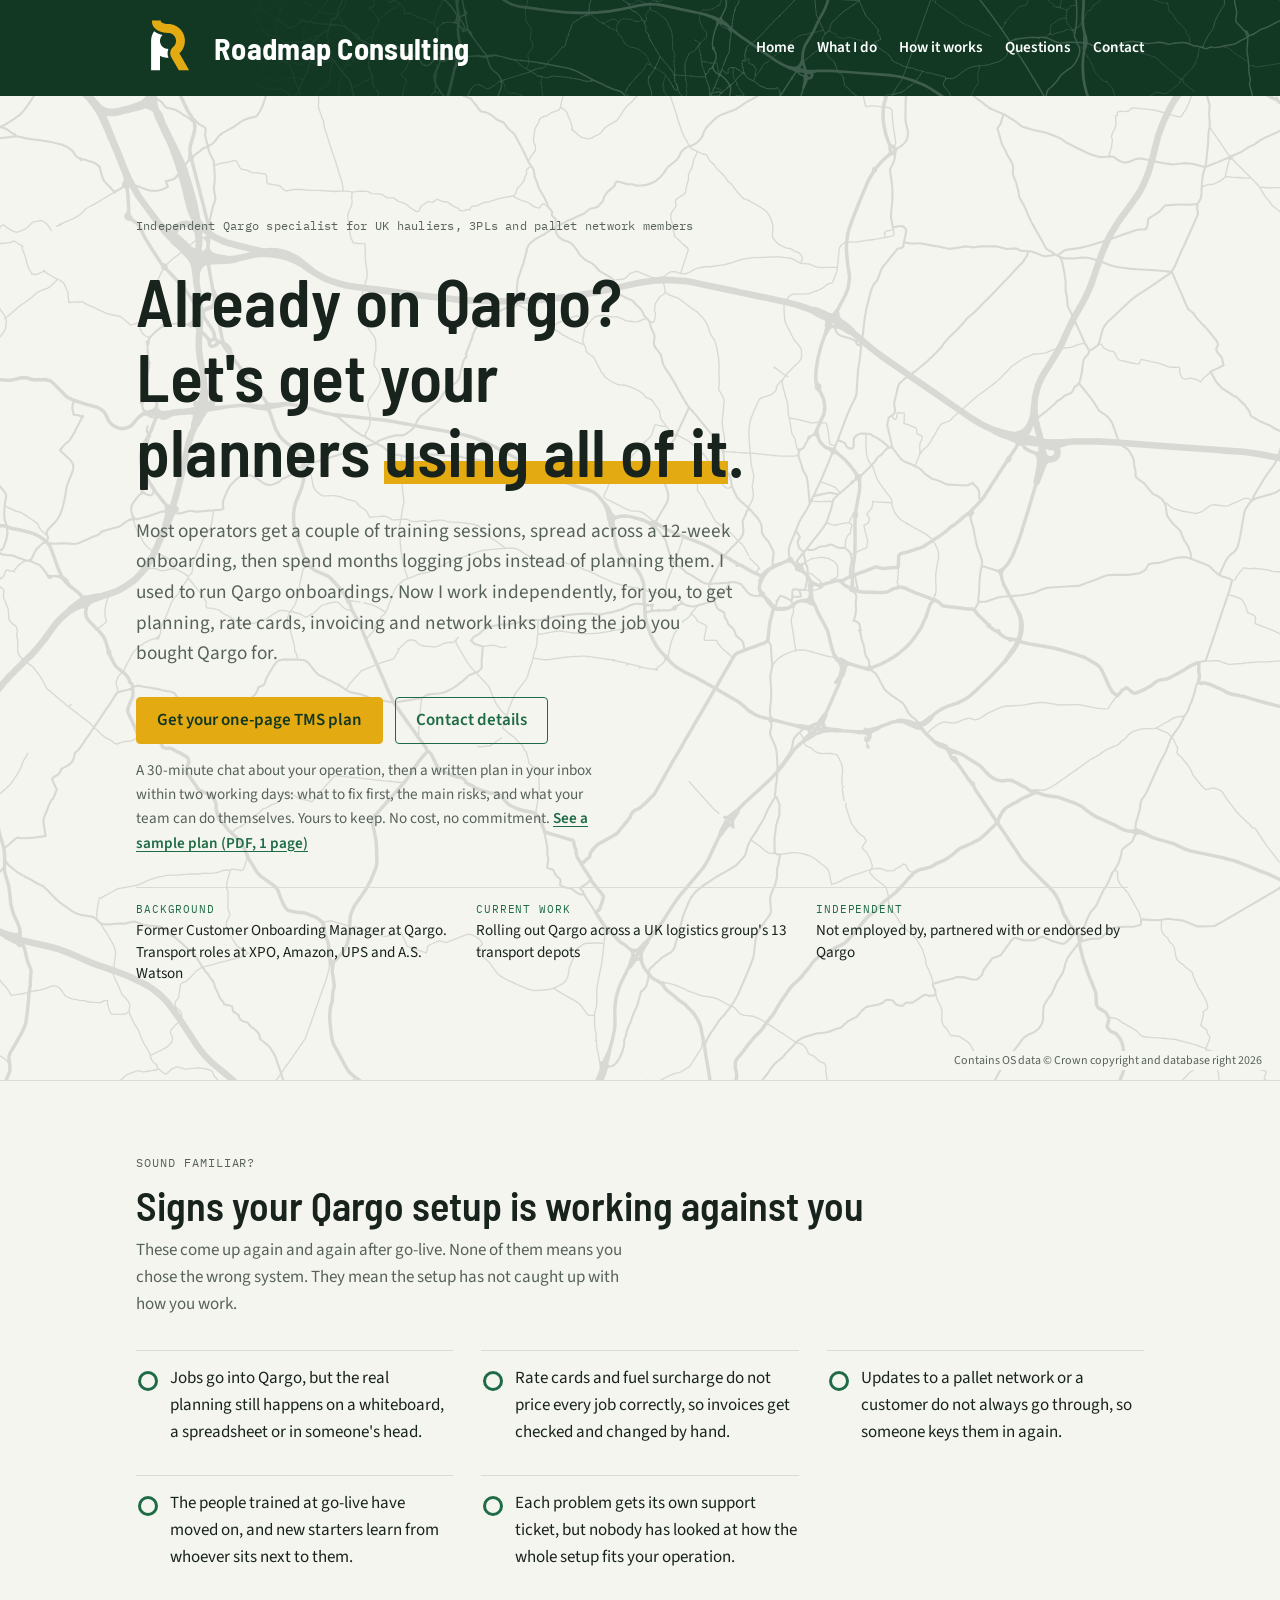
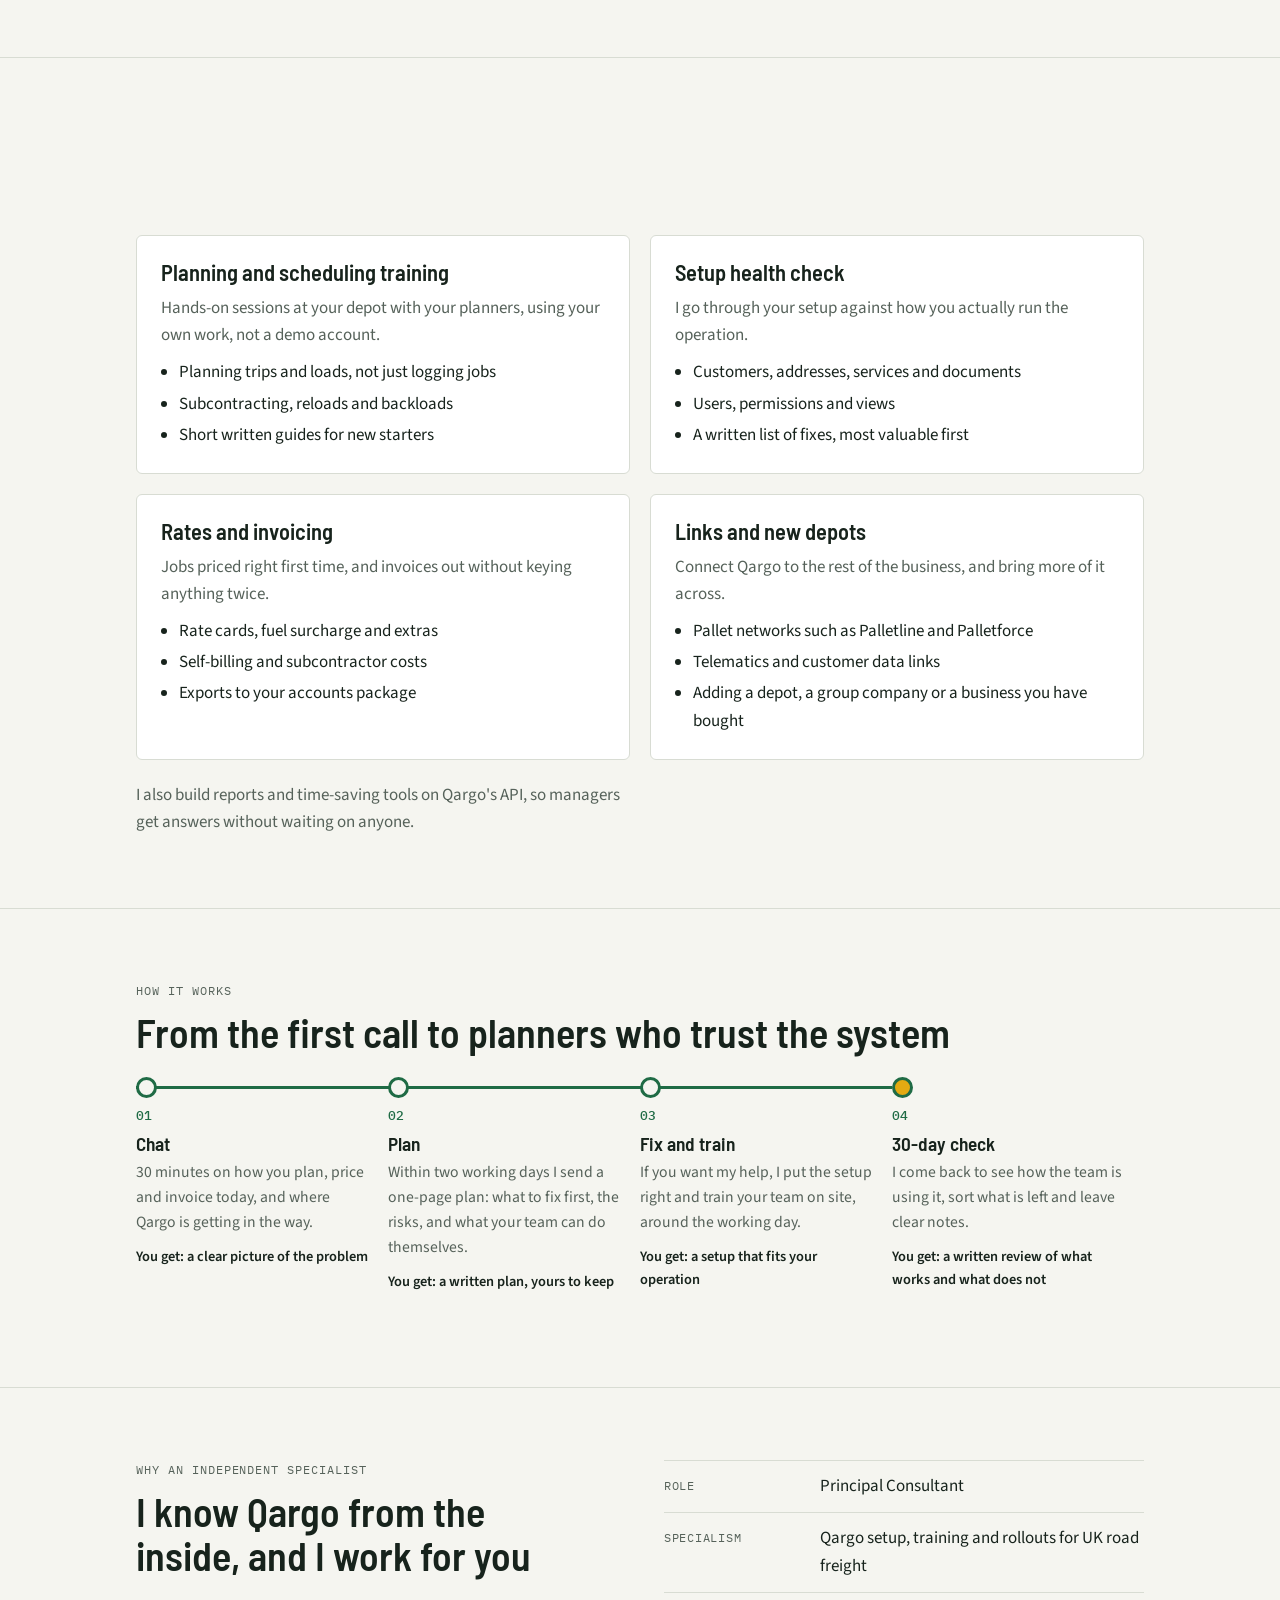
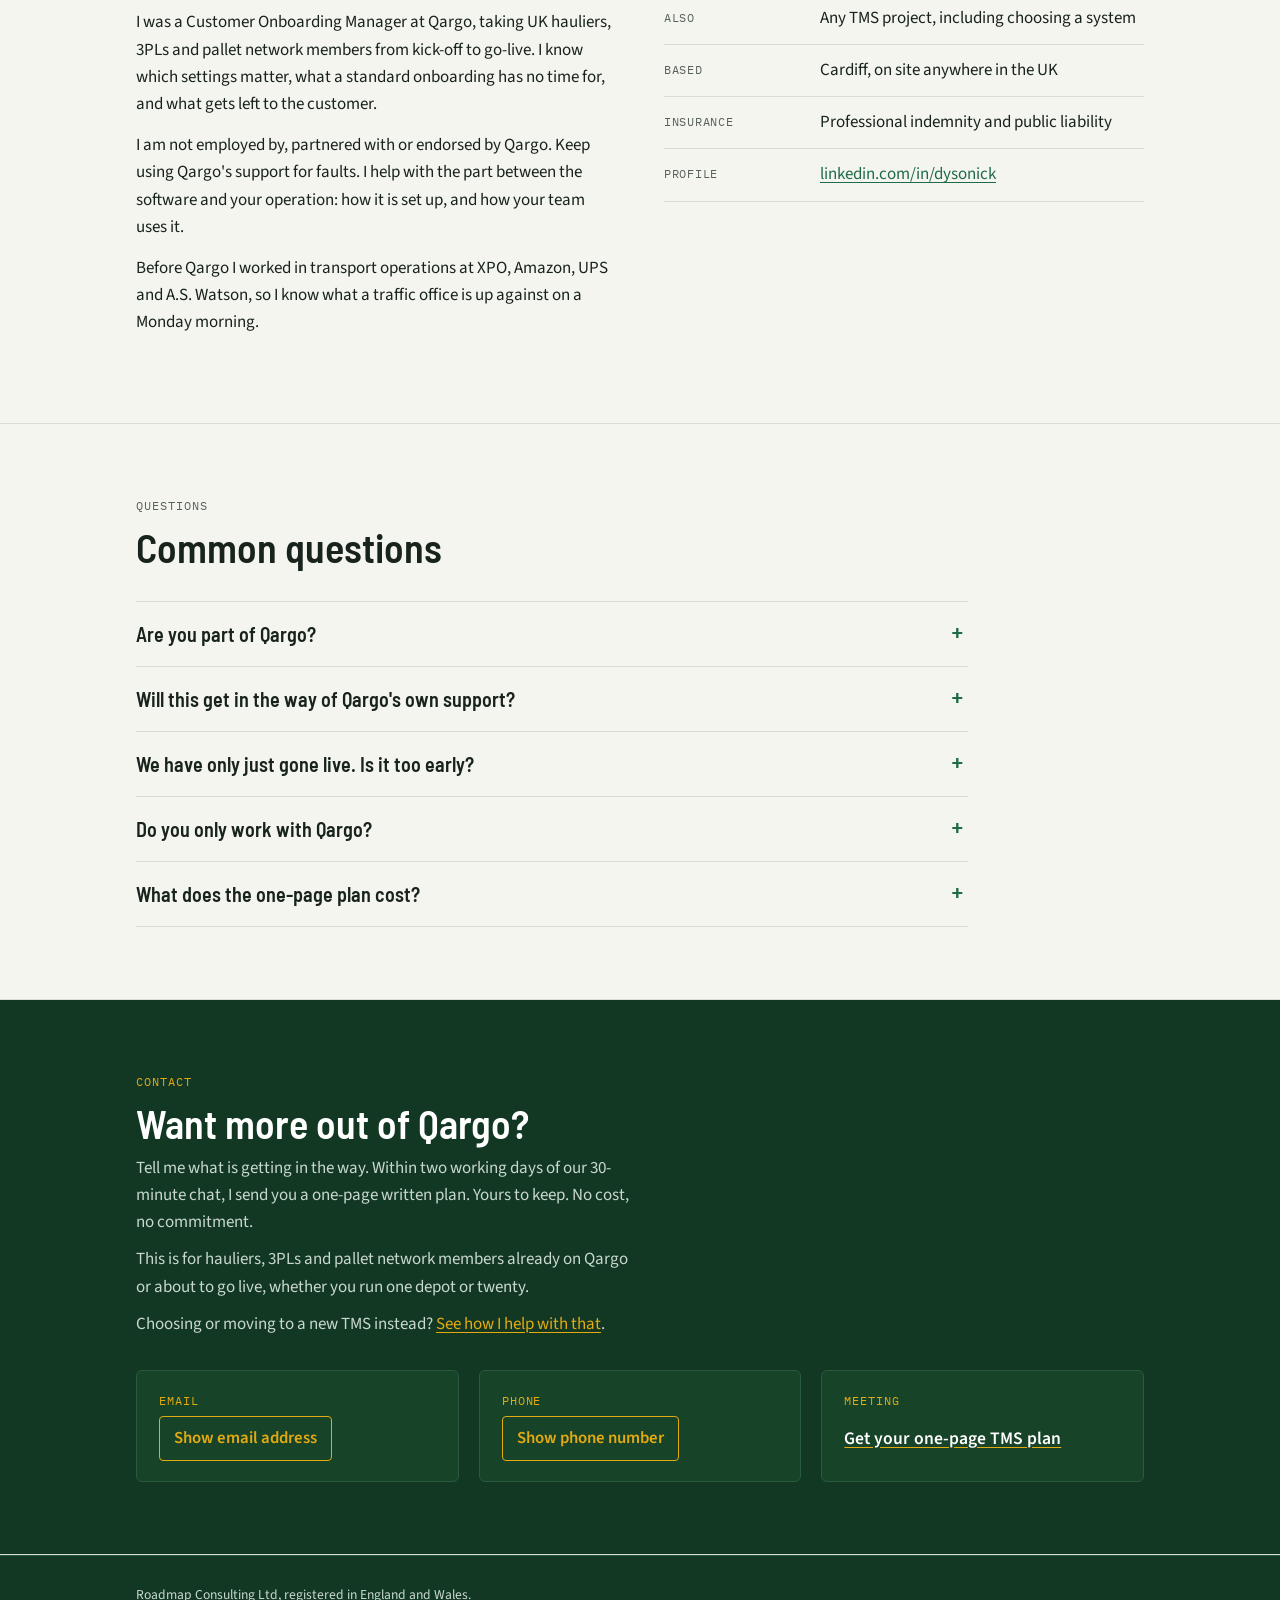
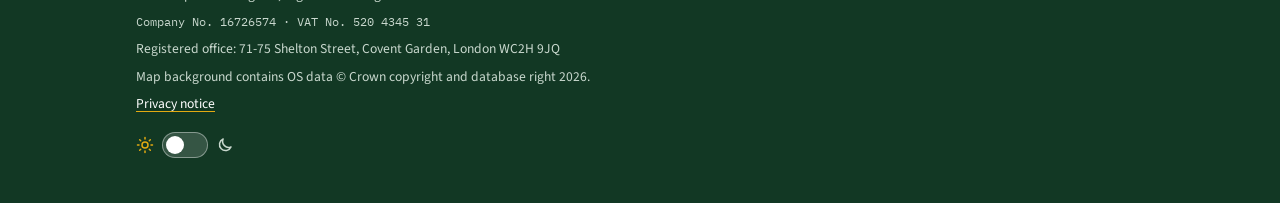
==== commit 2e921a6b: "Booking window from the shared booking engine on the home and Qargo pages (Ponta desk task 1023) Pla" ====
--- a/qargo/index.html
+++ b/qargo/index.html
@@ -462,4 +462,5 @@
   setTimeout(function(){ document.querySelectorAll('.rv:not(.in), .route:not(.in)').forEach(function(el){ var r=el.getBoundingClientRect(); if(r.top < window.innerHeight) el.classList.add('in'); }); }, 4000);
 })();
 </script>
+<script src="https://book.roadmapconsulting.co.uk/widget.js" data-site="roadmap" data-turnstile="0x4AAAAAAGI088TgLqPJhDec" defer></script>
 </body></html>
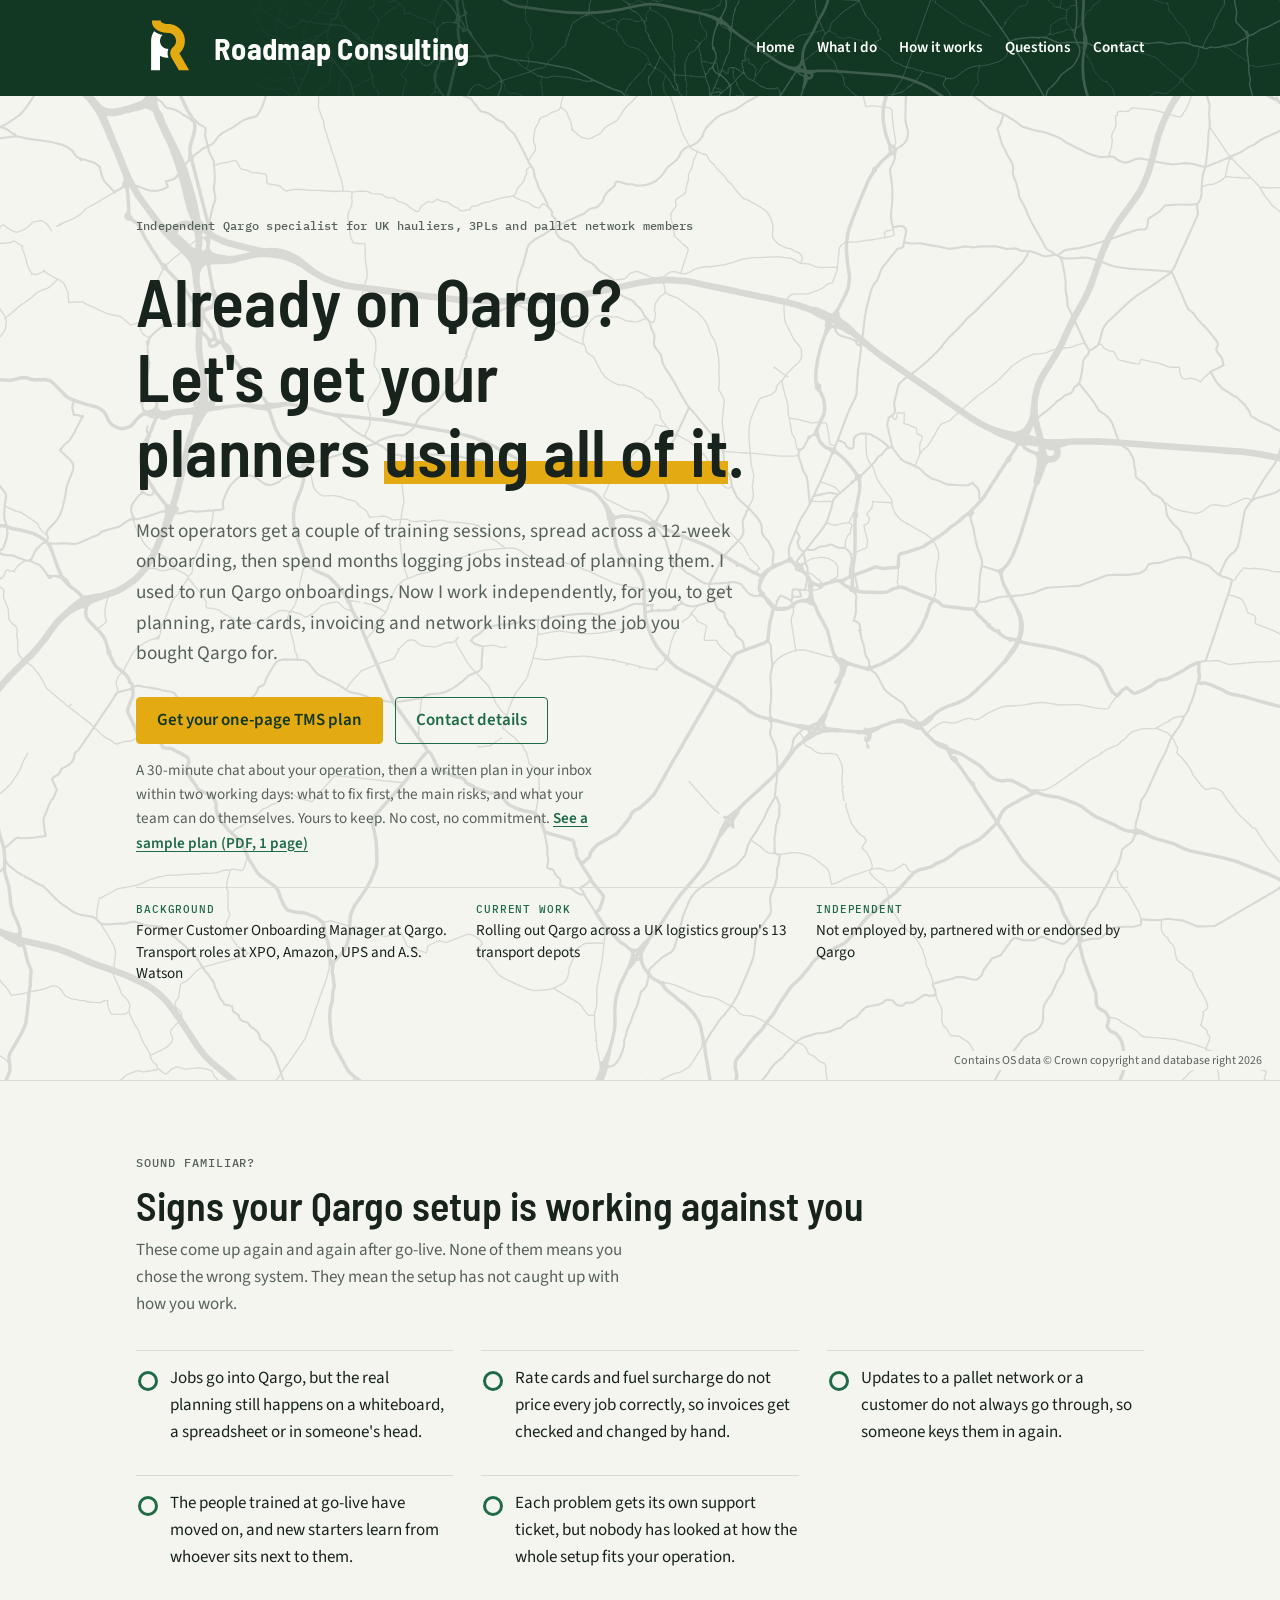
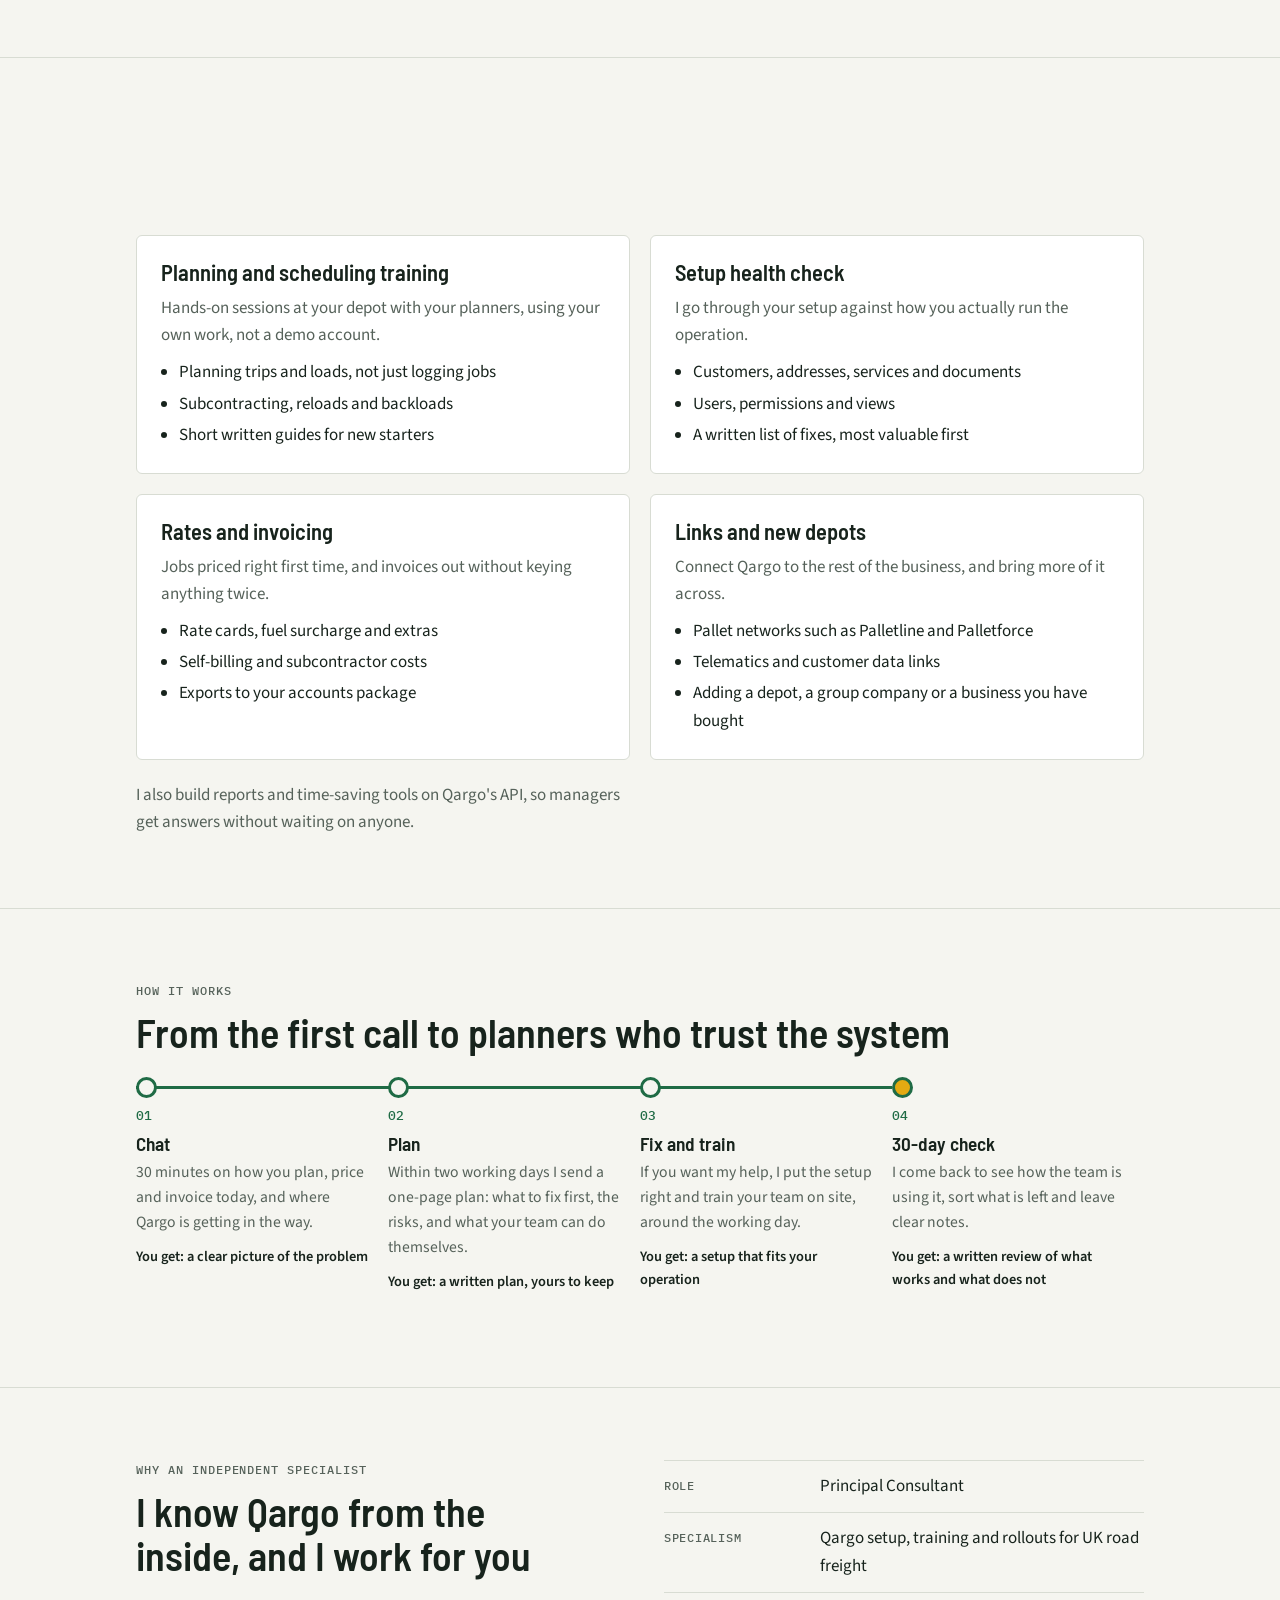
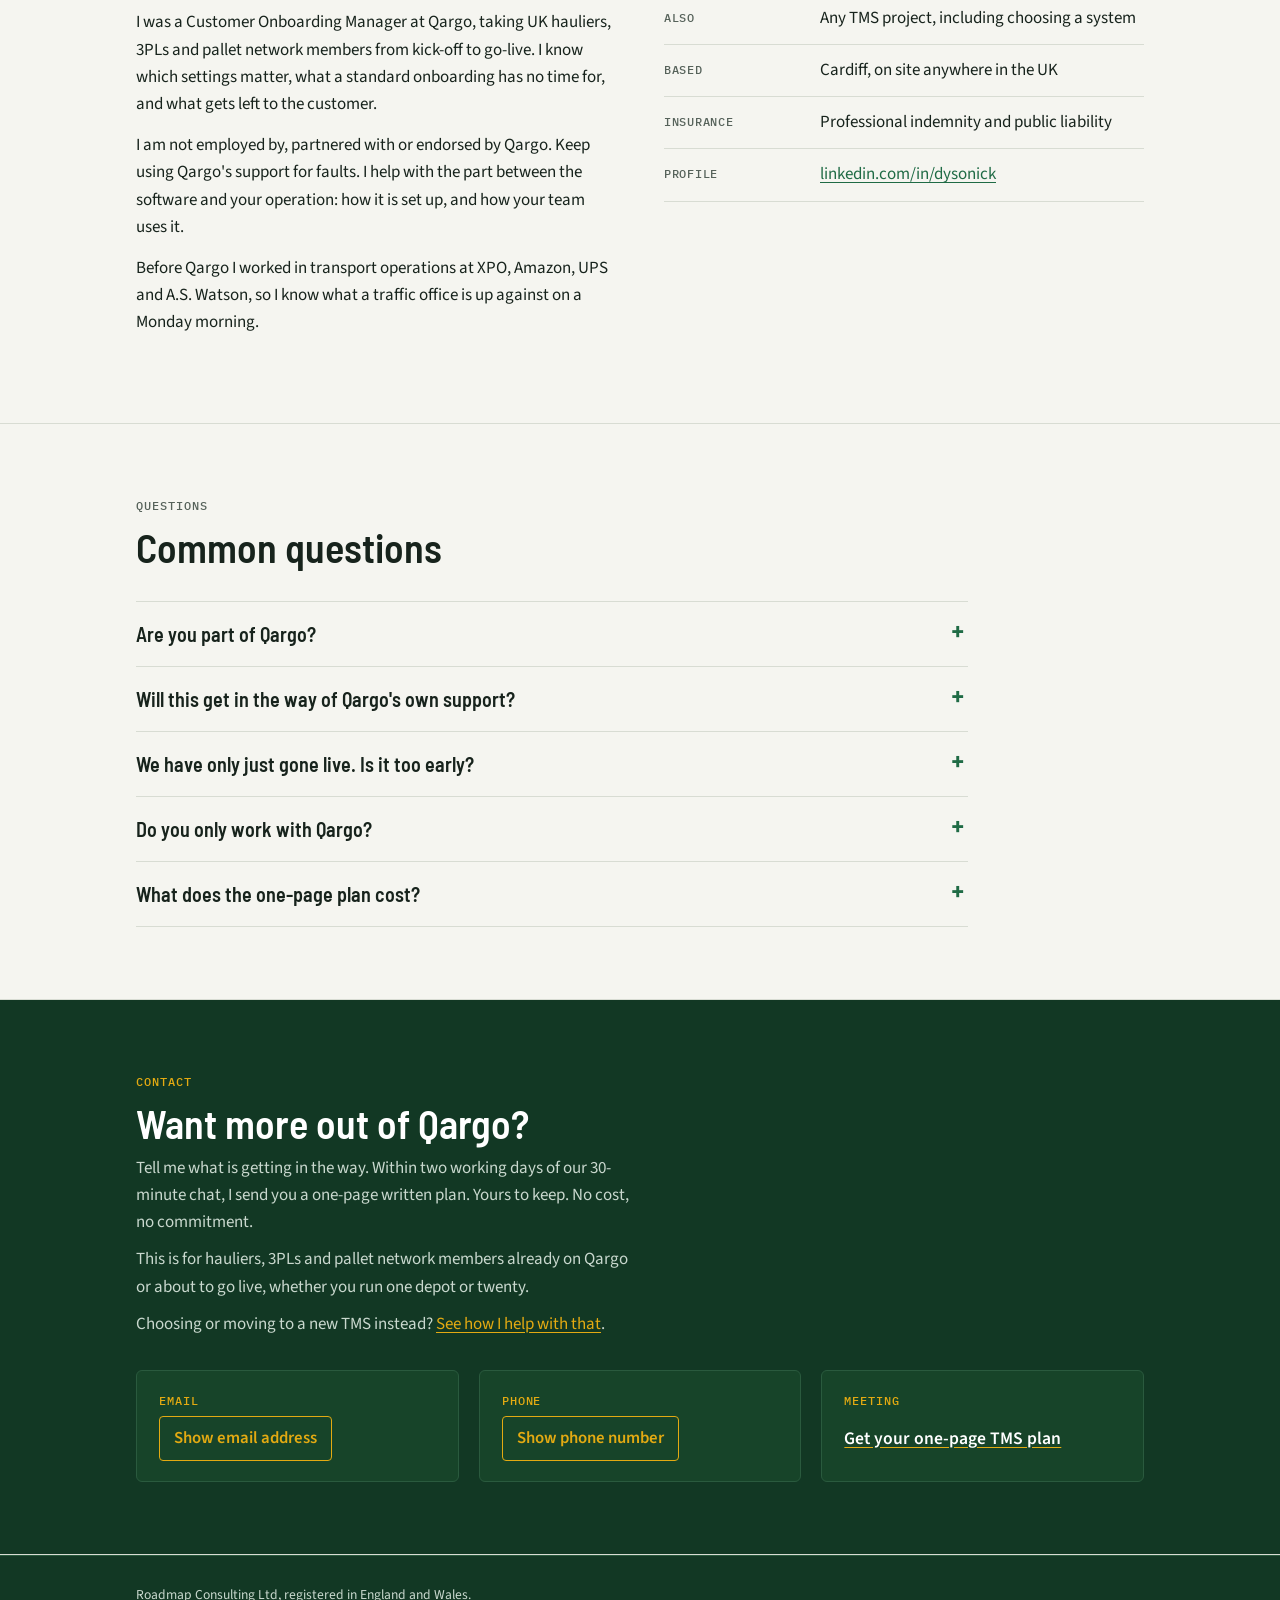
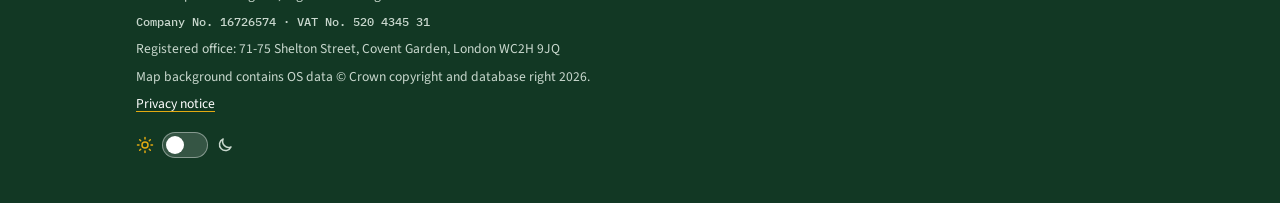
==== commit 27738286: "Home page rebuilt as direction A, fonts self-hosted, llms.txt added Direction A from the drafts canv" ====
--- a/qargo/index.html
+++ b/qargo/index.html
@@ -17,9 +17,9 @@
 <meta property="og:image:height" content="630">
 <meta name="twitter:card" content="summary_large_image">
 <script type="application/ld+json">{"@context": "https://schema.org", "@graph": [{"@type": "Service", "name": "Independent Qargo training, setup and support", "serviceType": "Transport management system (TMS) consultancy", "url": "https://roadmapconsulting.co.uk/qargo/", "description": "Independent Qargo help for UK hauliers, 3PLs and pallet network members: planning training, setup health checks, rate cards, invoicing and new depots, from a former Qargo onboarding manager.", "areaServed": {"@type": "Country", "name": "United Kingdom"}, "provider": {"@type": "ProfessionalService", "name": "Roadmap Consulting", "legalName": "Roadmap Consulting Ltd", "url": "https://roadmapconsulting.co.uk/"}, "offers": {"@type": "Offer", "name": "One-page TMS plan", "price": "0", "priceCurrency": "GBP"}}, {"@type": "FAQPage", "mainEntity": [{"@type": "Question", "name": "Are you part of Qargo?", "acceptedAnswer": {"@type": "Answer", "text": "No. Roadmap Consulting is an independent company. I used to work at Qargo, but I am not employed by, partnered with or endorsed by them."}}, {"@type": "Question", "name": "Will this get in the way of Qargo's own support?", "acceptedAnswer": {"@type": "Answer", "text": "No. Keep raising faults with Qargo as you do now. My work is about how your setup fits the way you operate, and how well your team knows it."}}, {"@type": "Question", "name": "We have only just gone live. Is it too early?", "acceptedAnswer": {"@type": "Answer", "text": "No. The first few months are when habits form. Putting the setup right now saves months of workarounds later."}}, {"@type": "Question", "name": "Do you only work with Qargo?", "acceptedAnswer": {"@type": "Answer", "text": "No. I help with any TMS project, from choosing a system to getting every depot live. Qargo is where I have the deepest knowledge."}}, {"@type": "Question", "name": "What does the one-page plan cost?", "acceptedAnswer": {"@type": "Answer", "text": "Nothing. A 30-minute chat, then a written plan you keep. If you want help with the work after that, we agree the scope and the price before anything starts."}}]}]}</script>
-<link rel="preconnect" href="https://fonts.googleapis.com">
-<link rel="preconnect" href="https://fonts.gstatic.com" crossorigin="">
-<link rel="stylesheet" href="https://fonts.googleapis.com/css2?family=Barlow+Semi+Condensed:wght@500;600;700&amp;family=Source+Sans+3:wght@400;600&amp;family=IBM+Plex+Mono:wght@400;500&amp;display=swap">
+<link rel="preload" href="/assets/fonts/barlow-semi-condensed-600-latin.woff2" as="font" type="font/woff2" crossorigin>
+<link rel="preload" href="/assets/fonts/source-sans-3-400-latin.woff2" as="font" type="font/woff2" crossorigin>
+<link rel="stylesheet" href="/assets/fonts/fonts.css">
 <style>
 /* Paper ground, Brunswick green bars, roundabout R smooth route mark, golden triangle OS map behind the hero */
 :root {
--- a/assets/fonts/fonts.css
+++ b/assets/fonts/fonts.css
@@ -0,0 +1,7 @@
+/* Self-hosted from Google Fonts (latin subset), downloaded 24 Nov 2026. All three families are SIL Open Font License 1.1: see the OFL-*.txt files beside this one. */
+@font-face{font-family:'Barlow Semi Condensed';font-style:normal;font-weight:500;font-display:swap;src:url('/assets/fonts/barlow-semi-condensed-500-latin.woff2') format('woff2');unicode-range:U+0000-00FF, U+0131, U+0152-0153, U+02BB-02BC, U+02C6, U+02DA, U+02DC, U+0304, U+0308, U+0329, U+2000-206F, U+20AC, U+2122, U+2191, U+2193, U+2212, U+2215, U+FEFF, U+FFFD}
+@font-face{font-family:'Barlow Semi Condensed';font-style:normal;font-weight:600;font-display:swap;src:url('/assets/fonts/barlow-semi-condensed-600-latin.woff2') format('woff2');unicode-range:U+0000-00FF, U+0131, U+0152-0153, U+02BB-02BC, U+02C6, U+02DA, U+02DC, U+0304, U+0308, U+0329, U+2000-206F, U+20AC, U+2122, U+2191, U+2193, U+2212, U+2215, U+FEFF, U+FFFD}
+@font-face{font-family:'Barlow Semi Condensed';font-style:normal;font-weight:700;font-display:swap;src:url('/assets/fonts/barlow-semi-condensed-700-latin.woff2') format('woff2');unicode-range:U+0000-00FF, U+0131, U+0152-0153, U+02BB-02BC, U+02C6, U+02DA, U+02DC, U+0304, U+0308, U+0329, U+2000-206F, U+20AC, U+2122, U+2191, U+2193, U+2212, U+2215, U+FEFF, U+FFFD}
+@font-face{font-family:'IBM Plex Mono';font-style:normal;font-weight:500;font-display:swap;src:url('/assets/fonts/ibm-plex-mono-500-latin.woff2') format('woff2');unicode-range:U+0000-00FF, U+0131, U+0152-0153, U+02BB-02BC, U+02C6, U+02DA, U+02DC, U+0304, U+0308, U+0329, U+2000-206F, U+20AC, U+2122, U+2191, U+2193, U+2212, U+2215, U+FEFF, U+FFFD}
+@font-face{font-family:'Source Sans 3';font-style:normal;font-weight:400;font-display:swap;src:url('/assets/fonts/source-sans-3-400-latin.woff2') format('woff2');unicode-range:U+0000-00FF, U+0131, U+0152-0153, U+02BB-02BC, U+02C6, U+02DA, U+02DC, U+0304, U+0308, U+0329, U+2000-206F, U+20AC, U+2122, U+2191, U+2193, U+2212, U+2215, U+FEFF, U+FFFD}
+@font-face{font-family:'Source Sans 3';font-style:normal;font-weight:600;font-display:swap;src:url('/assets/fonts/source-sans-3-400-latin.woff2') format('woff2');unicode-range:U+0000-00FF, U+0131, U+0152-0153, U+02BB-02BC, U+02C6, U+02DA, U+02DC, U+0304, U+0308, U+0329, U+2000-206F, U+20AC, U+2122, U+2191, U+2193, U+2212, U+2215, U+FEFF, U+FFFD}
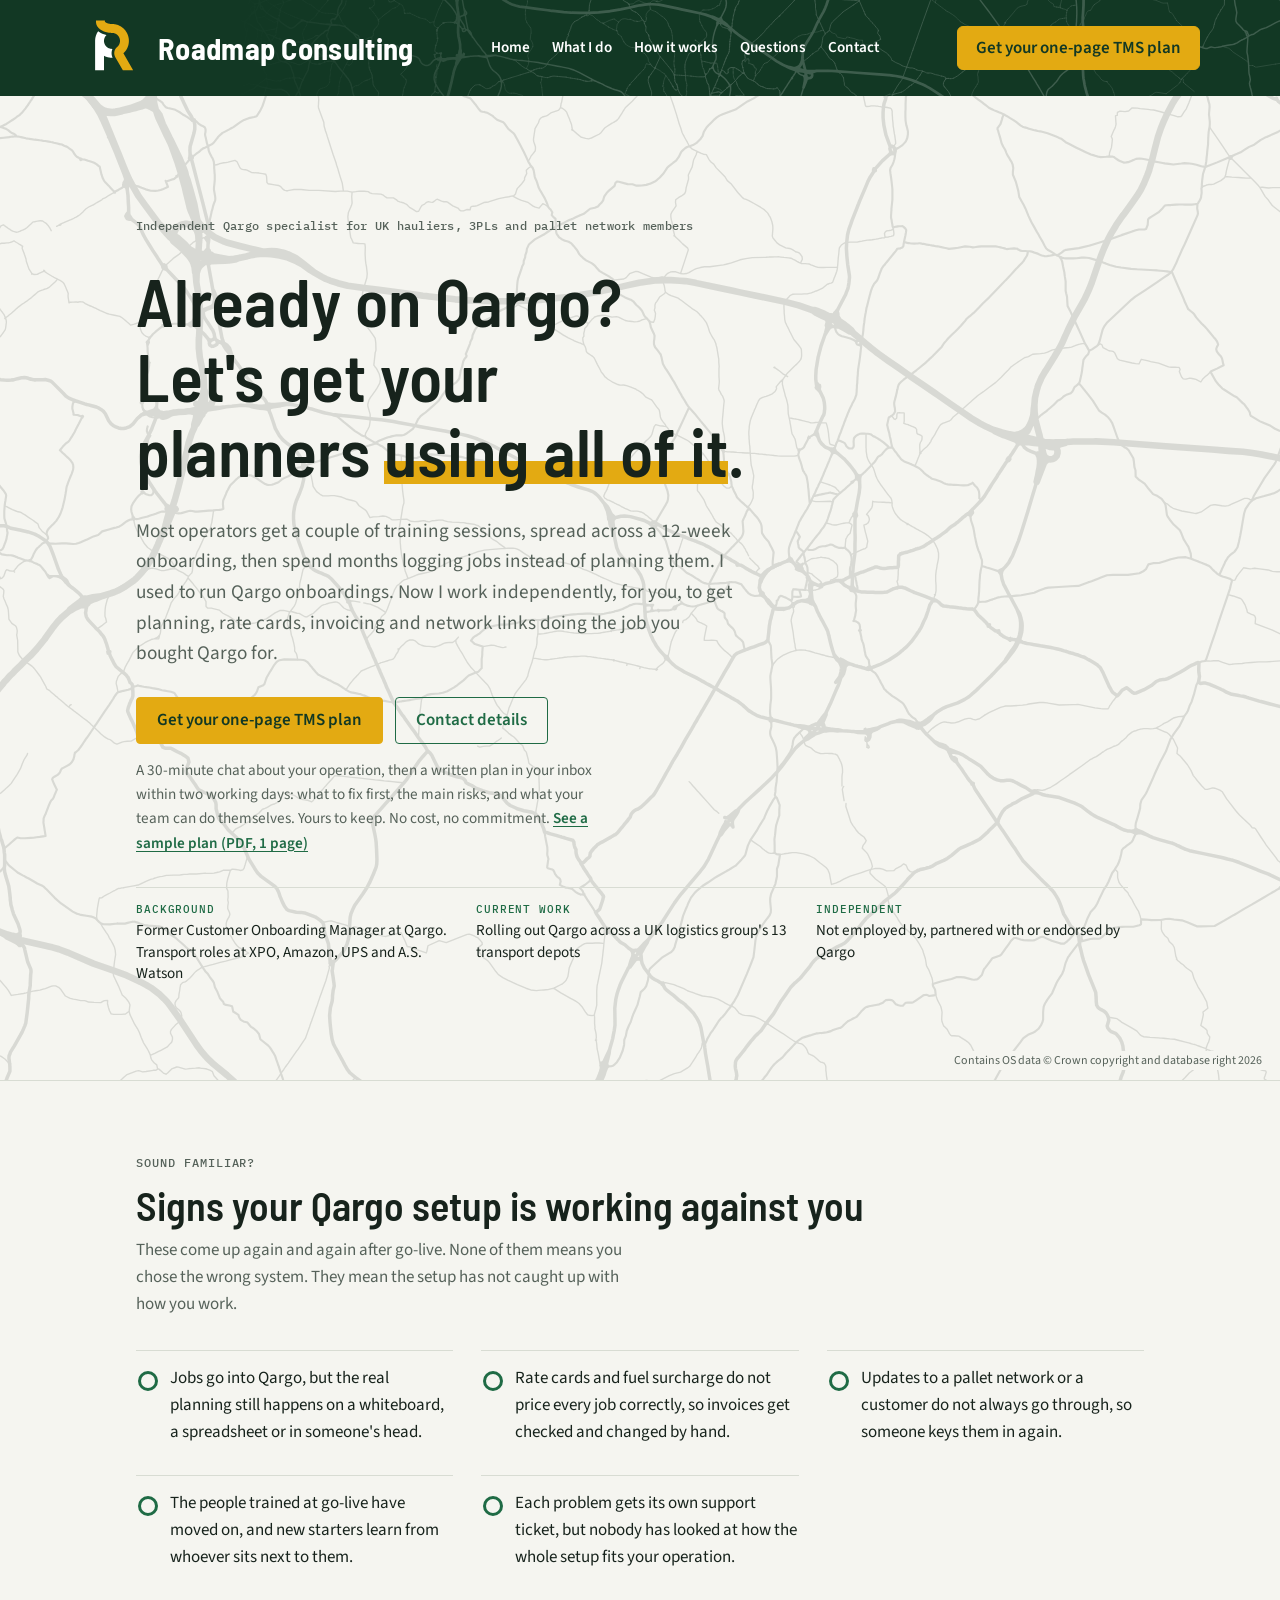
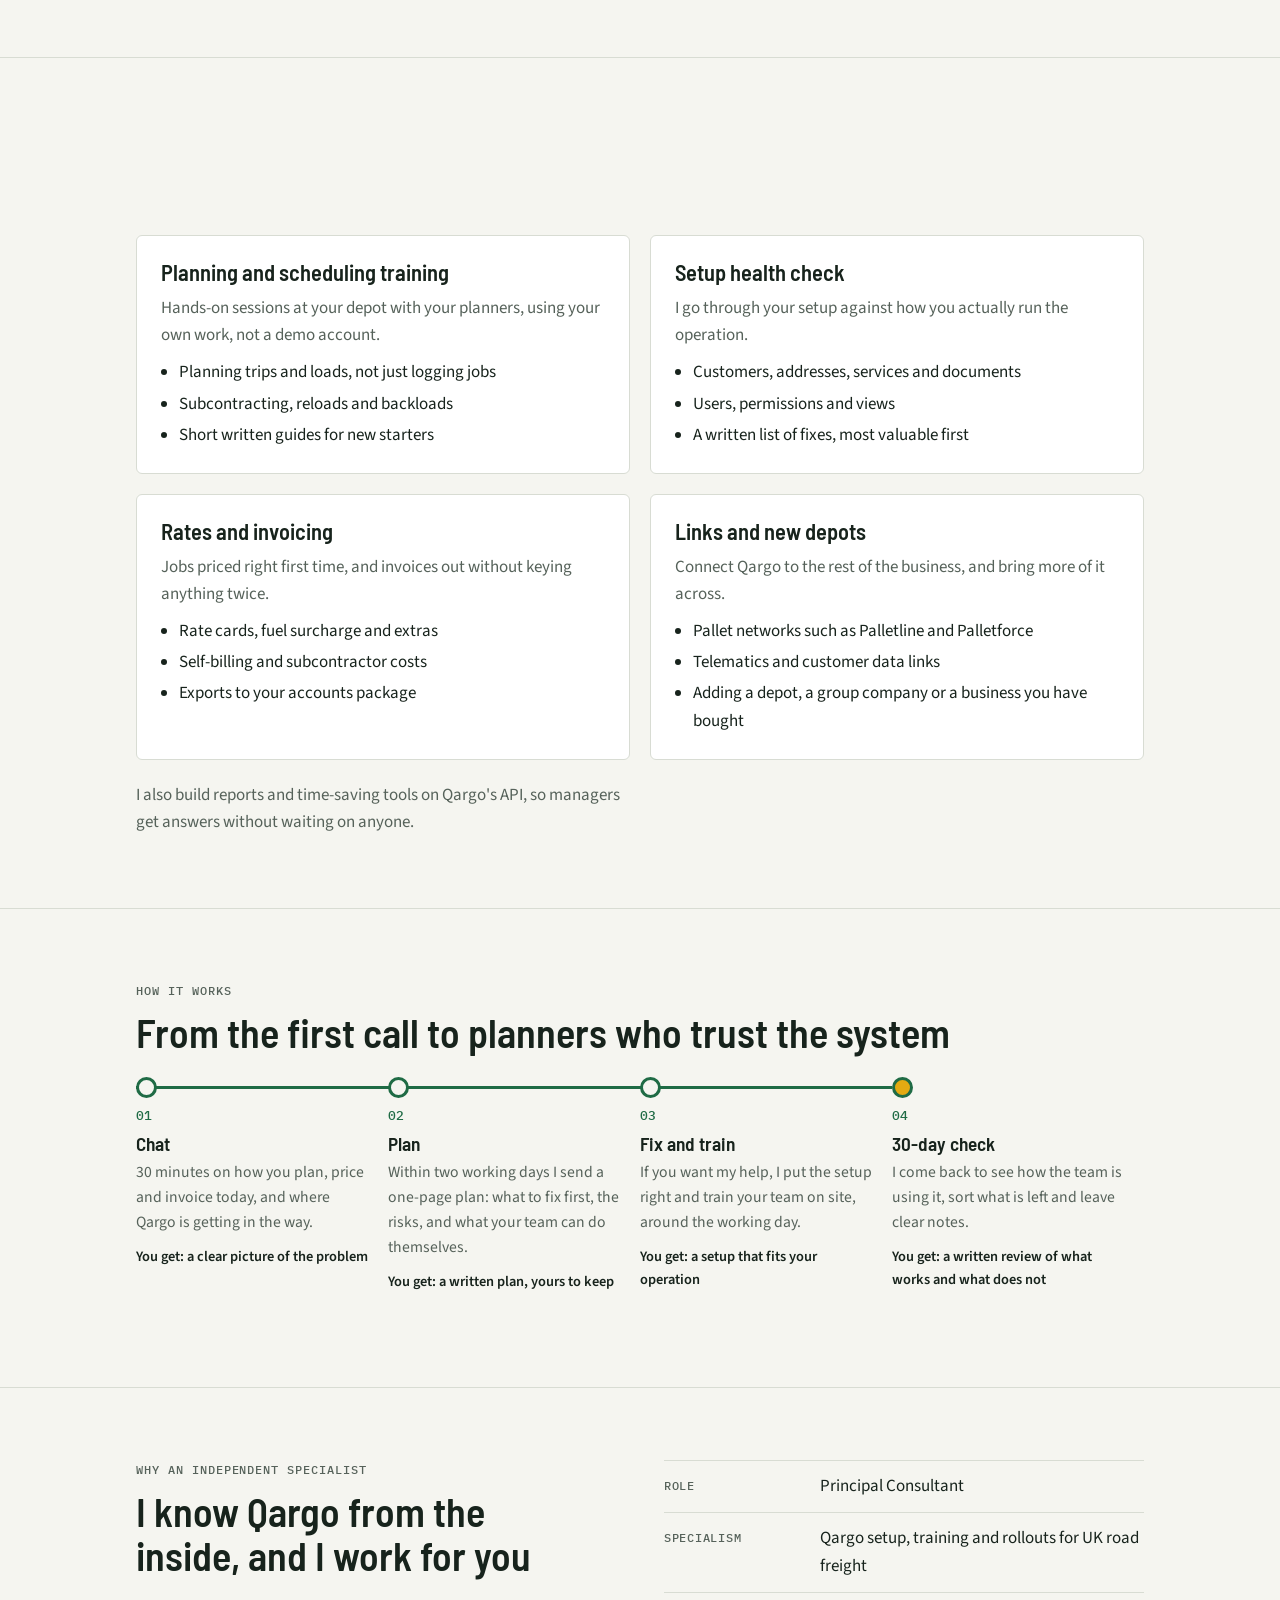
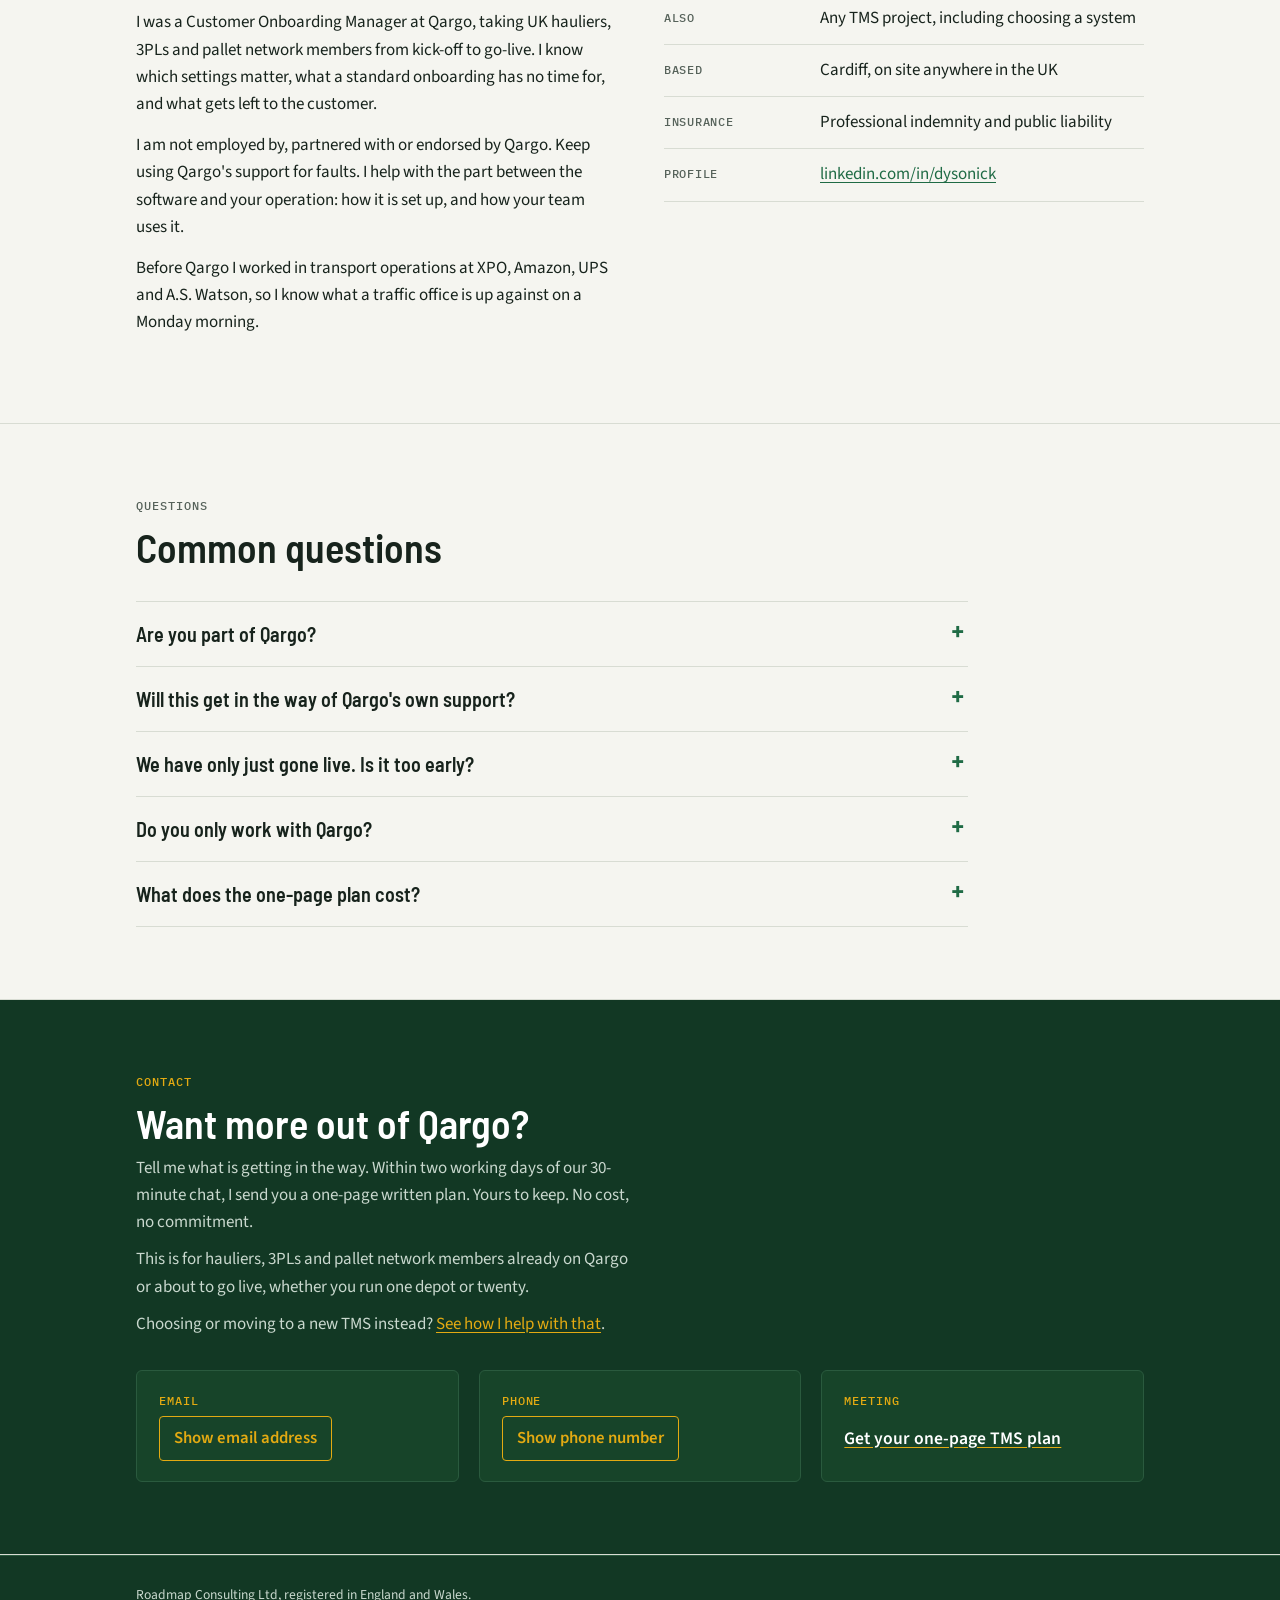
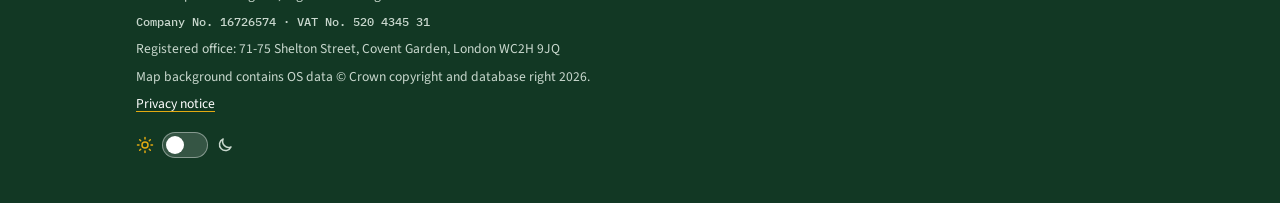
==== commit f0cfe78b: "Header and hero map the same on home and /qargo/ (Nick's D1b of 24 Nov 2026) Both pages: the Qargo-p" ====
--- a/qargo/index.html
+++ b/qargo/index.html
@@ -128,8 +128,8 @@
 .btn.secondary { color:var(--accent); border-color:var(--accent); }
 
 /* Dark mode: green ground, darker green bars. Follows the browser unless the visitor picks one */
-@media (prefers-color-scheme: dark) { :root:not([data-theme="light"]) { --bg:#123824; --surface:#174429; --fg:#ffffff; --muted:#c9d8ce; --line:#2a5a3e; --accent:#e3aa12; --accent-text:#e3aa12; --accent-fill:#e3aa12; --on-accent:#123824; --accent-soft:#2b4a22; --highlight:#e3aa12; --map-ink:#ffffff1f; --em-text:#e3aa12; --em-mark:transparent; --g-bg:#0b2516; --g-surface:#123824; --g-line:#2a5a3e; color-scheme:dark; } }
-:root[data-theme="dark"] { --bg:#123824; --surface:#174429; --fg:#ffffff; --muted:#c9d8ce; --line:#2a5a3e; --accent:#e3aa12; --accent-text:#e3aa12; --accent-fill:#e3aa12; --on-accent:#123824; --accent-soft:#2b4a22; --highlight:#e3aa12; --map-ink:#ffffff1f; --em-text:#e3aa12; --em-mark:transparent; --g-bg:#0b2516; --g-surface:#123824; --g-line:#2a5a3e; color-scheme:dark; }
+@media (prefers-color-scheme: dark) { :root:not([data-theme="light"]) { --bg:#123824; --surface:#174429; --fg:#ffffff; --muted:#c9d8ce; --line:#2a5a3e; --accent:#e3aa12; --accent-text:#f0b928; --accent-fill:#e3aa12; --on-accent:#123824; --accent-soft:#2b4a22; --highlight:#e3aa12; --map-ink:#ffffff1f; --em-text:#e3aa12; --em-mark:transparent; --g-bg:#0b2516; --g-surface:#123824; --g-line:#2a5a3e; color-scheme:dark; } }
+:root[data-theme="dark"] { --bg:#123824; --surface:#174429; --fg:#ffffff; --muted:#c9d8ce; --line:#2a5a3e; --accent:#e3aa12; --accent-text:#f0b928; --accent-fill:#e3aa12; --on-accent:#123824; --accent-soft:#2b4a22; --highlight:#e3aa12; --map-ink:#ffffff1f; --em-text:#e3aa12; --em-mark:transparent; --g-bg:#0b2516; --g-surface:#123824; --g-line:#2a5a3e; color-scheme:dark; }
 nav { align-items:center; }
 .btn.secondary { color:var(--accent-text); border-color:var(--accent-text); }
 
@@ -217,6 +217,27 @@
   -webkit-mask-image:var(--map), var(--fade); -webkit-mask-size:cover, 100% 100%; -webkit-mask-position:center 38%, 0 0; -webkit-mask-repeat:no-repeat; -webkit-mask-composite:source-in;
   mask-image:var(--map), var(--fade); mask-size:cover, 100% 100%; mask-position:center 38%, 0 0; mask-repeat:no-repeat; mask-composite:intersect; }
 @media (max-width:700px){ header.site::before { --fade:linear-gradient(90deg, transparent 0%, transparent 30%, #000 75%); } }
+/* Header button and phone menu, as on the home page (Nick's D1b, 24 Nov 2026) */
+header.site { overflow:visible; }
+header.site .wrap { max-width:1200px; }
+header.site .bar { flex-wrap:nowrap; }
+header.site nav { flex-wrap:nowrap; white-space:nowrap; }
+header.site nav .nav-cta { display:none; }
+.head-right { display:flex; align-items:center; gap:12px; flex:none; }
+header.site .head-cta { min-height:44px; padding:10px 18px; white-space:nowrap; border-radius:6px; }
+.menu-btn { display:none; width:44px; height:44px; align-items:center; justify-content:center; background:transparent; border:0; border-radius:6px; color:var(--g-fg); cursor:pointer; }
+.menu-btn svg { width:24px; height:24px; fill:none; stroke:currentColor; stroke-width:2; stroke-linecap:round; }
+.menu-btn .i-close { display:none; }
+header.site.open .menu-btn .i-open { display:none; } header.site.open .menu-btn .i-close { display:block; }
+.menu-btn:focus-visible { outline:2px solid var(--g-accent); outline-offset:3px; }
+@media (max-width:1180px) {
+  .menu-btn { display:inline-flex; }
+  header.site nav { display:none; position:absolute; left:0; right:0; top:100%; z-index:60; flex-direction:column; align-items:stretch; gap:0; padding:8px clamp(16px,4vw,40px) 20px; background:var(--g-bg); border-top:1px solid var(--g-line); box-shadow:0 12px 24px #0b25164d; }
+  header.site.open nav { display:flex; }
+  header.site.open nav a { display:block; padding:14px 0; border-bottom:1px solid var(--g-line); background:none; font-size:1.1rem; }
+  header.site.open nav .nav-cta { display:flex; justify-content:center; margin-top:16px; border-bottom:0; padding:12px 20px; background:var(--accent-fill); color:var(--on-accent); }
+}
+@media (max-width:600px) { .head-right .head-cta { display:none; } }
 
 /* Qargo page additions */
 .checks { list-style:none; margin:0; padding:0; display:grid; grid-template-columns:repeat(auto-fit,minmax(min(100%,19rem),1fr)); gap:14px 28px; }
@@ -242,13 +263,21 @@
       <svg class="mk" viewBox="-4 -4 72 72" aria-hidden="true"><path class="mw" d="M16.437532424926758 13.102725982666016 16.451662063598633 13.11428451538086Q16.571985244750977 13.212703704833984 16.6960391998291 13.306377410888672L16.999923706054688 13.535835266113281Q17.118545532226562 13.625404357910156 17.24040985107422 13.710505485534668L17.55898094177246 13.932968139648438Q17.675695419311523 14.014471054077148 17.795236587524414 14.09177017211914L18.128067016601562 14.306991577148438Q18.242799758911133 14.381181716918945 18.35999870300293 14.451412200927734L18.706663131713867 14.659144401550293Q18.819358825683594 14.726675033569336 18.9342098236084 14.790468215942383L19.294279098510742 14.99046516418457Q19.40497589111328 15.051952362060547 19.51756477355957 15.109903335571289L19.890613555908203 15.301921844482422Q19.999372482299805 15.357902526855469 20.10979461669922 15.41053295135498L20.495397567749023 15.594324111938477Q20.602294921875 15.645275115966797 20.71065330505371 15.693038940429688L21.108381271362305 15.868358612060547Q21.213552474975586 15.914718627929688 21.320011138916016 15.958037376403809L21.729442596435547 16.124637603759766Q21.832977294921875 16.166765213012695 21.937646865844727 16.20598602294922L22.358348846435547 16.36362075805664Q22.460399627685547 16.40185546875 22.563451766967773 16.437301635742188L22.9950008392334 16.585723876953125Q23.0957088470459 16.620361328125 23.197301864624023 16.652305603027344L23.639272689819336 16.791271209716797Q23.738752365112305 16.82254981994629 23.839012145996094 16.851224899291992L24.290977478027344 16.98048973083496Q24.389387130737305 17.008634567260742 24.48848533630371 17.03425407409668L24.950016021728516 17.153568267822266Q25.047489166259766 17.178768157958984 25.145565032958984 17.20150375366211L25.61623764038086 17.310625076293945Q25.712900161743164 17.33303451538086 25.810089111328125 17.35304069519043L25.91168212890625 17.373952865600586L25.73912239074707 17.535572052001953L25.526443481445312 17.74856185913086L25.32099151611328 17.96855926513672L25.12300682067871 18.195314407348633L24.932697296142578 18.428586959838867L24.750320434570312 18.668062210083008L24.57601547241211 18.91356086730957L24.410076141357422 19.16466522216797L24.25261688232422 19.421194076538086L24.10378646850586 19.682918548583984L23.963804244995117 19.949447631835938L23.83283233642578 20.220478057861328L23.710994720458984 20.495746612548828L23.598434448242188 20.774925231933594L23.495262145996094 21.057748794555664L23.401615142822266 21.34383773803711L23.317598342895508 21.63286781311035L23.24327278137207 21.92464256286621L23.178762435913086 22.218656539916992L23.124116897583008 22.514698028564453L23.079408645629883 22.81237030029297L23.044679641723633 23.111373901367188L23.019968032836914 23.411418914794922L23.005306243896484 23.712081909179688L23.000709533691406 24.013072967529297L23.006181716918945 24.314096450805664L23.021713256835938 24.614643096923828L23.04730224609375 24.914653778076172L23.082902908325195 25.213577270507812L23.128477096557617 25.511119842529297L23.18398094177246 25.80699348449707L23.249338150024414 26.100788116455078L23.32452392578125 26.39238929748535L23.409379959106445 26.681171417236328L23.503860473632812 26.96699333190918L23.60784149169922 27.24947738647461L23.721223831176758 27.528356552124023L23.8438720703125 27.803287506103516L23.97560691833496 28.073884963989258L24.11638832092285 28.340055465698242L24.26593780517578 28.601272583007812L24.424137115478516 28.857336044311523L24.590856552124023 29.108034133911133L24.765859603881836 29.353002548217773L24.94892692565918 29.59193992614746L25.139896392822266 29.82463836669922L25.338552474975586 30.05082893371582L25.544649124145508 30.270235061645508L25.75797462463379 30.482633590698242L25.978282928466797 30.687772750854492L26.205341339111328 30.88544273376465L26.438884735107422 31.075407028198242L26.678665161132812 31.257465362548828L26.924306869506836 31.43133544921875L27.175762176513672 31.596982955932617L27.432476043701172 31.75404167175293L27.694412231445312 31.90248680114746L27.961145401000977 32.04207992553711L28.232391357421875 32.172672271728516L28.50775718688965 32.29407501220703L28.78719711303711 32.40626525878906L29.070110321044922 32.509002685546875L29.356342315673828 32.602237701416016L29.645565032958984 32.68585205078125L29.93729019165039 32.75971603393555L30.231531143188477 32.823829650878906L30.527544021606445 32.878021240234375L30.82544708251953 32.922325134277344L31.12436294555664 32.956600189208984L31.424467086791992 32.98087692260742L31.72517967224121 32.99510192871094L32.02623748779297 32.99925994873047L32.327064514160156 32.99335479736328L32.53983688354492 32.98204803466797Q32.52953338623047 33.0055046081543 32.51935577392578 33.02907180786133L32.46458435058594 33.15593338012695Q32.40798568725586 33.287025451660156 32.356101989746094 33.42005157470703L32.306068420410156 33.548336029052734Q32.25411605834961 33.681541442871094 32.20695877075195 33.8165168762207L32.16167068481445 33.946136474609375Q32.11437225341797 34.081504821777344 32.071956634521484 34.21848678588867L32.031436920166016 34.349342346191406Q31.988967895507812 34.48649597167969 31.951446533203125 34.625083923339844L31.91571044921875 34.757080078125Q31.878129959106445 34.8958854675293 31.845561981201172 35.035953521728516L31.81462860107422 35.16899490356445Q31.782079696655273 35.308982849121094 31.754581451416016 35.45005416870117L31.72846221923828 35.584041595458984Q31.700918197631836 35.7253303527832 31.678476333618164 35.867523193359375L31.657194137573242 36.00236511230469Q31.634784698486328 36.14435577392578 31.617488861083984 36.28705596923828L31.601055145263672 36.42265319824219Q31.583765029907227 36.56532287597656 31.571609497070312 36.708526611328125L31.560043334960938 36.844783782958984Q31.547895431518555 36.98788833618164 31.540891647338867 37.1313362121582L31.534212112426758 37.268157958984375Q31.527217864990234 37.41144943237305 31.52536392211914 37.55489730834961L31.523590087890625 37.69218826293945Q31.521743774414062 37.83507537841797 31.525001525878906 37.977935791015625L31.528141021728516 38.1156005859375Q31.53139877319336 38.25839614868164 31.539751052856445 38.40098571777344L31.547828674316406 38.53892517089844Q31.556148529052734 38.680946350097656 31.56951141357422 38.82257843017578L31.582542419433594 38.960697174072266Q31.595853805541992 39.10179138183594 31.614154815673828 39.24232864379883L31.632152557373047 39.38053512573242Q31.650407791137695 39.520729064941406 31.673606872558594 39.660186767578125L31.69659423828125 39.798377990722656Q31.719684600830078 39.93717575073242 31.747638702392578 40.075077056884766L31.775630950927734 40.21316146850586Q31.80342674255371 40.35028076171875 31.83599853515625 40.4863395690918L31.869007110595703 40.62421798706055Q31.901466369628906 40.759803771972656 31.938631057739258 40.89417266845703L31.976682662963867 41.03175354003906Q32.013572692871094 41.165138244628906 32.055057525634766 41.29717254638672L32.09815979003906 41.434356689453125Q32.13942337036133 41.56568908691406 32.1851806640625 41.69552230834961L32.23335647583008 41.832218170166016Q32.278785705566406 41.96112060546875 32.328590393066406 42.08839797973633L32.38185119628906 42.22450256347656Q32.43134689331055 42.350975036621094 32.485103607177734 42.4756965637207L32.54347229003906 42.61111831665039Q32.59681701660156 42.73488998413086 32.654300689697266 42.85679244995117L32.715457916259766 42.986480712890625Q32.66135787963867 42.98871612548828 32.60709762573242 42.98978042602539L32.13888168334961 42.99897384643555Q32.05527114868164 43.00061798095703 31.971651077270508 42.99946212768555L31.503385543823242 42.99299240112305Q31.41974639892578 42.99183654785156 31.33619499206543 42.987884521484375L30.868410110473633 42.965755462646484Q30.784887313842773 42.9618034362793 30.7015438079834 42.95506286621094L30.234760284423828 42.91730499267578Q30.15137481689453 42.910560607910156 30.068262100219727 42.90102767944336L29.603004455566406 42.84767532348633Q29.519899368286133 42.8381462097168 29.43716049194336 42.82583999633789L28.97394561767578 42.7569580078125Q28.8912410736084 42.74465560913086 28.808992385864258 42.72959899902344L28.34834098815918 42.645263671875Q28.266040802001953 42.63019561767578 28.184289932250977 42.61238479614258L27.726716995239258 42.5126838684082Q27.645021438598633 42.49488067626953 27.56396484375 42.47435760498047L27.109981536865234 42.359413146972656Q27.028892517089844 42.33888244628906 26.94853401184082 42.315650939941406L26.49864959716797 42.185585021972656Q26.41830825805664 42.162357330322266 26.338788986206055 42.13645553588867L25.893505096435547 41.991416931152344Q25.813976287841797 41.96551513671875 25.7353572845459 41.93696212768555L25.295175552368164 41.7771110534668Q25.216577529907227 41.74856948852539 25.13897705078125 41.71741485595703L24.704387664794922 41.54293441772461Q24.626750946044922 41.51176452636719 24.55019760131836 41.47801208496094L24.121688842773438 41.28908920288086Q24.0451602935791 41.25535202026367 23.969804763793945 41.21907043457031L23.547853469848633 41.01592254638672Q23.47249412536621 40.97964096069336 23.398391723632812 40.940860748291016L23.0 40.732364654541016V57.0H13.0V24.0H13.000057220458984Q13.000171661376953 23.97197914123535 13.000598907470703 23.94401741027832L13.0077486038208 23.47576332092285Q13.009025573730469 23.39212417602539 13.013100624084473 23.30857276916504L13.035910606384277 22.8408203125Q13.039983749389648 22.75729751586914 13.04684829711914 22.6739559173584L13.085286140441895 22.20722770690918Q13.092151641845703 22.12386131286621 13.101802825927734 22.040771484375L13.155832290649414 21.57558822631836Q13.165481567382812 21.492511749267578 13.177902221679688 21.40980339050293L13.247461318969727 20.94668960571289Q13.259883880615234 20.86397361755371 13.275068283081055 20.78171730041504L13.360076904296875 20.321189880371094Q13.37525749206543 20.238948822021484 13.393180847167969 20.15726089477539L13.49354362487793 19.699832916259766Q13.511466979980469 19.618144989013672 13.532110214233398 19.53710174560547L13.647714614868164 19.08328628540039Q13.668365478515625 19.00222396850586 13.691715240478516 18.921897888183594L13.82243537902832 18.472204208374023Q13.84577751159668 18.39190101623535 13.871793746948242 18.312423706054688L14.017478942871094 17.867353439331055Q14.043500900268555 17.78785514831543 14.072168350219727 17.709270477294922L14.232660293579102 17.26932144165039Q14.261322021484375 17.190753936767578 14.292593955993652 17.113189697265625L14.4677095413208 16.67885398864746Q14.498985290527344 16.601282119750977 14.5328369140625 16.524799346923828L14.722381591796875 16.0965633392334Q14.756232261657715 16.020084381103516 14.792622566223145 15.944781303405762L14.996382713317871 15.523125648498535Q15.03277587890625 15.44781494140625 15.071667671203613 15.373763084411621L15.289417266845703 14.95915699005127Q15.328304290771484 14.885116577148438 15.369644165039062 14.812417030334473L15.601137161254883 14.405326843261719Q15.642486572265625 14.33261489868164 15.686244010925293 14.26132583618164L15.931225776672363 13.862205505371094Q15.9749755859375 13.790929794311523 16.02108383178711 13.72115707397461L16.27927589416504 13.330453872680664Q16.325389862060547 13.260673522949219 16.373809814453125 13.192474365234375Z"></path><path class="my" d="M44.22683334350586 57.0 35.725425720214844 42.27436447143555 35.65163803100586 42.141571044921875Q35.61137390136719 42.06910705566406 35.57353210449219 41.99534606933594L35.504905700683594 41.86157989501953Q35.46681594848633 41.78733825683594 35.43122482299805 41.71186447143555L35.367733001708984 41.57722473144531Q35.33180618286133 41.501033782958984 35.2984619140625 41.42367935180664L35.24009323120117 41.28825759887695Q35.20649719238281 41.210304260253906 35.17556381225586 41.13125991821289L35.1223030090332 40.995155334472656Q35.0911750793457 40.91560745239258 35.062782287597656 40.835044860839844L35.01460647583008 40.69834899902344Q34.98600769042969 40.61720275878906 34.9602165222168 40.535118103027344L34.9171142578125 40.39793395996094Q34.89118957519531 40.31541442871094 34.86812973022461 40.23204803466797L34.830078125 40.09446716308594Q34.80685043334961 40.0104866027832 34.786563873291016 39.92574691772461L34.75355529785156 39.78786849975586Q34.73319625854492 39.70282745361328 34.715824127197266 39.617130279541016L34.68783187866211 39.47904586791992Q34.67036056518555 39.392860412597656 34.65592956542969 39.30611038208008L34.63294219970703 39.16791915893555Q34.61844253540039 39.08075714111328 34.607032775878906 38.99313735961914L34.58903503417969 38.85493087768555Q34.577598571777344 38.767093658447266 34.569278717041016 38.67890930175781L34.55624771118164 38.54079055786133Q34.54789733886719 38.4522705078125 34.54269790649414 38.36350631713867L34.53461837768555 38.22556686401367Q34.529396057128906 38.136451721191406 34.52736282348633 38.047203063964844L34.52422332763672 37.90953826904297Q34.522186279296875 37.820247650146484 34.523338317871094 37.7309455871582L34.52511215209961 37.59365463256836Q34.52627182006836 37.503997802734375 34.530643463134766 37.41444396972656L34.537322998046875 37.27762222290039Q34.54170227050781 37.187965393066406 34.549293518066406 37.0985221862793L34.56085968017578 36.96226501464844Q34.568458557128906 36.872764587402344 34.579261779785156 36.78359603881836L34.59569549560547 36.64799880981445Q34.60650634765625 36.55881118774414 34.620513916015625 36.470069885253906L34.64179229736328 36.335227966308594Q34.65582275390625 36.24635696411133 34.67303466796875 36.158050537109375L34.699153900146484 36.02406311035156Q34.71634292602539 35.93589401245117 34.73668670654297 35.8484001159668L34.767616271972656 35.71535873413086Q34.78797149658203 35.6278190612793 34.811458587646484 35.54106140136719L34.84719467163086 35.40906524658203Q34.87064743041992 35.32244873046875 34.89719009399414 35.23672866821289L34.93770980834961 35.105873107910156Q34.96421813964844 35.020259857177734 34.99378204345703 34.93565368652344L35.03907012939453 34.806034088134766Q35.06854248046875 34.721675872802734 35.10101318359375 34.63842010498047L35.15104675292969 34.510135650634766Q35.183475494384766 34.42699432373047 35.218849182128906 34.345062255859375L35.27362060546875 34.21820068359375Q35.30885696411133 34.1365852355957 35.34697341918945 34.0562744140625L35.406455993652344 33.93094253540039Q35.4444694519043 33.85084533691406 35.48529815673828 33.77214813232422L35.54948043823242 33.6484375Q35.59014892578125 33.57005310058594 35.6335563659668 33.4931526184082L35.702423095703125 33.37115478515625Q35.74565887451172 33.294559478759766 35.79156494140625 33.21953201293945L35.86509704589844 33.09934997558594Q35.91074752807617 33.024742126464844 35.95897674560547 32.95177459716797L36.03715515136719 32.833499908447266Q36.08514404296875 32.76089859008789 36.13562774658203 32.69001007080078L36.21843719482422 32.57373809814453Q36.268638610839844 32.50325393676758 36.321250915527344 32.43454360961914L36.40867233276367 32.32037353515625Q36.46099853515625 32.25203323364258 36.51565170288086 32.1855354309082L36.60767364501953 32.07356262207031Q36.66190719604492 32.007572174072266 36.718360900878906 31.943471908569336L36.81496047973633 31.833791732788086Q36.87108612060547 31.770065307617188 36.929344177246094 31.708282470703125L37.03050994873047 31.600994110107422Q37.08824157714844 31.53976821899414 37.14800262451172 31.480520248413086L37.25371551513672 31.37571144104004Q37.31303405761719 31.316898345947266 37.37428283691406 31.260101318359375L37.48452377319336 31.157875061035156Q37.54526138305664 31.101552963256836 37.60783386230469 31.047273635864258L37.74628448486328 30.92729949951172L37.88610076904297 30.808897018432617L38.02353286743164 30.687623977661133L38.158451080322266 30.56359100341797L38.29077911376953 30.43687629699707L38.42058563232422 30.30739974975586L38.54763412475586 30.1754150390625L38.67203140258789 30.04079818725586L38.79366683959961 29.903671264648438L38.91242980957031 29.764163970947266L39.02836990356445 29.622211456298828L39.14137649536133 29.477954864501953L39.25147247314453 29.33135986328125L39.35847854614258 29.182668685913086L39.46247863769531 29.031766891479492L39.56340026855469 28.87874984741211L39.661155700683594 28.723764419555664L39.7557373046875 28.566818237304688L39.847137451171875 28.40791130065918L39.93524169921875 28.247262954711914L40.02006912231445 28.084815979003906L40.101585388183594 27.920652389526367L40.179744720458984 27.75486183166504L40.25449752807617 27.587553024291992L40.325809478759766 27.41879653930664L40.39371109008789 27.248512268066406L40.45811462402344 27.076942443847656L40.51900863647461 26.904085159301758L40.57636260986328 26.730064392089844L40.63017654418945 26.55485725402832L40.68040466308594 26.378620147705078L40.7270393371582 26.20136070251465L40.770050048828125 26.023239135742188L40.809425354003906 25.844253540039062L40.84516143798828 25.664440155029297L40.8772087097168 25.48406219482422L40.90558624267578 25.303016662597656L40.930267333984375 25.121437072753906L40.95125198364258 24.939300537109375L40.96852111816406 24.756921768188477L40.98207092285156 24.57415771484375L40.99189758300781 24.391124725341797L40.99800109863281 24.2080020904541L41.0003662109375 24.02471351623535L40.99900436401367 23.841440200805664L40.99391555786133 23.658302307128906L40.98508834838867 23.4752197265625L40.97254180908203 23.29237174987793L40.95627212524414 23.109811782836914L40.93629455566406 22.92765998840332L40.91261291503906 22.74595832824707L40.88523483276367 22.564769744873047L40.85415267944336 22.384077072143555L40.819427490234375 22.204177856445312L40.78104019165039 22.025005340576172L40.7390022277832 21.846607208251953L40.693336486816406 21.66908836364746L40.64409637451172 21.492639541625977L40.59123229980469 21.317102432250977L40.534828186035156 21.142730712890625L40.474884033203125 20.969560623168945L40.41142654418945 20.797626495361328L40.3444938659668 20.627065658569336L40.27407455444336 20.457836151123047L40.20024871826172 20.290128707885742L40.12299346923828 20.123891830444336L40.042396545410156 19.959321975708008L39.95845031738281 19.796396255493164L39.87122344970703 19.63524055480957L39.780723571777344 19.47588539123535L39.68699645996094 19.318405151367188L39.590087890625 19.16286849975586L39.49001693725586 19.009321212768555L39.3868522644043 18.85785484313965L39.2806282043457 18.708526611328125L39.171348571777344 18.561344146728516L39.05915451049805 18.416488647460938L38.94402313232422 18.27393341064453L38.825984954833984 18.133726119995117L38.70510482788086 17.995933532714844L38.58147048950195 17.860660552978516L38.45513153076172 17.72795295715332L38.326080322265625 17.59781265258789L38.19441223144531 17.4703369140625L38.060184478759766 17.345569610595703L37.923431396484375 17.223554611206055L37.784217834472656 17.10434341430664L37.64265441894531 16.988027572631836L37.498680114746094 16.874570846557617L37.35247039794922 16.764095306396484L37.20403289794922 16.6566162109375L37.05343246459961 16.55217742919922L36.9007682800293 16.450843811035156L36.74600601196289 16.352603912353516L36.5893440246582 16.257572174072266L36.430755615234375 16.16573715209961L36.27031326293945 16.0771427154541L36.108089447021484 15.991826057434082L35.9442138671875 15.909854888916016L35.778682708740234 15.831228256225586L35.611549377441406 15.755974769592285L35.44297409057617 15.684160232543945L35.272918701171875 15.615774154663086L35.10154724121094 15.550878524780273L34.928855895996094 15.48947525024414L34.754981994628906 15.431608200073242L34.57993698120117 15.377286911010742L34.403865814208984 15.32655143737793L34.22675323486328 15.279403686523438L34.04871368408203 15.235868453979492L33.869873046875 15.195976257324219L33.690216064453125 15.159727096557617L33.5098762512207 15.127145767211914L33.32890319824219 15.098243713378906L33.147377014160156 15.073030471801758L32.96537780761719 15.051519393920898L32.78298568725586 15.033719062805176L32.60027313232422 15.019636154174805L32.41728210449219 15.009275436401367L32.23414993286133 15.002643585205078L31.941102981567383 14.999652862548828L31.40736198425293 14.993366241455078Q31.34839630126953 14.992671966552734 31.289464950561523 14.990585327148438L30.761024475097656 14.97188949584961Q30.702045440673828 14.969802856445312 30.643131256103516 14.966323852539062L30.120420455932617 14.935462951660156Q30.061378479003906 14.931976318359375 30.00243377685547 14.927095413208008L29.485876083374023 14.884315490722656Q29.426725387573242 14.879417419433594 29.367708206176758 14.873115539550781L28.85773277282715 14.81866455078125Q28.79840087890625 14.81233024597168 28.739238739013672 14.804580688476562L28.236270904541016 14.738703727722168Q28.17669677734375 14.730901718139648 28.117328643798828 14.72166919708252L27.621793746948242 14.644611358642578Q27.561908721923828 14.635299682617188 27.502267837524414 14.62453842163086L27.01459503173828 14.53654956817627Q26.954315185546875 14.525673866271973 26.894319534301758 14.513323783874512L26.414936065673828 14.41464614868164Q26.35419464111328 14.402142524719238 26.293779373168945 14.38813591003418L25.82310676574707 14.279016494750977Q25.761808395385742 14.264806747436523 25.70088768005371 14.249055862426758L25.23935890197754 14.129741668701172Q25.17742156982422 14.113730430603027 25.115915298461914 14.096138954162598L24.663951873779297 13.966875076293945Q24.601289749145508 13.948953628540039 24.539113998413086 13.929403305053711L24.097143173217773 13.790437698364258Q24.033647537231445 13.770472526550293 23.970705032348633 13.748825073242188L23.539155960083008 13.600400924682617Q23.474748611450195 13.578248023986816 23.410966873168945 13.554349899291992L22.990264892578125 13.396716117858887Q22.924846649169922 13.372203826904297 22.860136032104492 13.34587287902832L22.450706481933594 13.17927360534668Q22.384170532226562 13.152198791503906 22.318437576293945 13.123224258422852L21.92070960998535 12.947905540466309Q21.852985382080078 12.918052673339844 21.786174774169922 12.886207580566406L21.400571823120117 12.702417373657227Q21.331558227539062 12.669523239135742 21.26358413696289 12.63453483581543L20.890535354614258 12.442517280578613Q20.820167541503906 12.40629768371582 20.7509822845459 12.367868423461914L20.390911102294922 12.167871475219727Q20.319129943847656 12.128000259399414 20.248695373535156 12.085793495178223L19.90203094482422 11.878061294555664Q19.82878303527832 11.83416748046875 19.7570743560791 11.787797927856445L19.424243927001953 11.572577476501465Q19.349531173706055 11.52426528930664 19.27658462524414 11.473325729370117L18.9580135345459 11.250863075256348Q18.881847381591797 11.197675704956055 18.807708740234375 11.141695022583008L18.50382423400879 10.912235260009766Q18.42629051208496 10.853690147399902 18.351089477539062 10.792177200317383L18.06231689453125 10.55596923828125Q17.98353385925293 10.49152660369873 17.907440185546875 10.423932075500488L17.634206771850586 10.181219100952148Q17.55439567565918 10.110322952270508 17.47768211364746 10.036084175109863L17.220413208007812 9.787114143371582Q17.139856338500977 9.709156036376953 17.062875747680664 9.627665519714355L16.82200050354004 9.372682571411133Q16.74112892150879 9.287076950073242 16.664379119873047 9.197757720947266L16.440322875976562 8.937009811401367Q16.359683990478516 8.843164443969727 16.283782958984375 8.745443344116211L16.07697105407715 8.47917652130127Q15.997251510620117 8.376537322998047 15.922971725463867 8.2698974609375L15.733831405639648 7.998355865478516Q15.655889511108398 7.886458396911621 15.584163665771484 7.770479202270508L15.413122177124023 7.493910789489746Q15.337987899780273 7.372419357299805 15.26991081237793 7.2468366622924805L15.117393493652344 6.965487480163574Q15.046270370483398 6.834283351898193 14.983098983764648 6.699070930480957L14.849533081054688 6.413186073303223Q14.783727645874023 6.272336483001709 14.726799964904785 6.127670764923096L14.6126127243042 5.837496757507324Q14.553560256958008 5.687432289123535 14.504301071166992 5.53387451171875L14.409919738769531 5.239657878875732Q14.359076499938965 5.081162929534912 14.318886756896973 4.919637680053711L14.24473762512207 4.621623992919922Q14.2034912109375 4.455856800079346 14.173656463623047 4.287661075592041L14.120162963867188 3.9860968589782715Q14.089733123779297 3.8145604133605957 14.071318626403809 3.641322135925293L14.038909912109375 3.336453437805176Q14.020265579223633 3.161057472229004 14.014026641845703 2.98478364944458L14.003128051757812 2.6768558025360107Q14.0 2.5884556770324707 14.0 2.5V1.0H24.0V2.3665552139282227L24.01738929748535 2.394674301147461L24.05430793762207 2.4476749897003174L24.105499267578125 2.5135843753814697L24.17218589782715 2.5911903381347656L24.255184173583984 2.6790504455566406L24.355195999145508 2.775836229324341L24.472524642944336 2.8800599575042725L24.607301712036133 2.9903032779693604L24.759531021118164 3.1052494049072266L24.928979873657227 3.2235782146453857L25.11536979675293 3.3441059589385986L25.31839370727539 3.4657630920410156L25.537464141845703 3.587444543838501L25.772180557250977 3.708259105682373L26.021944046020508 3.8273050785064697L26.286216735839844 3.9437966346740723L26.56441879272461 4.056998252868652L26.855911254882812 4.166219234466553L27.16012954711914 4.270849704742432L27.476411819458008 4.370296478271484L27.8042049407959 4.464046955108643L28.14286994934082 4.551599025726318L28.49183464050293 4.632501602172852L28.85050392150879 4.706331253051758L29.218223571777344 4.772678375244141L29.594524383544922 4.831193923950195L29.97874641418457 4.8815178871154785L30.370380401611328 4.923333168029785L30.768835067749023 4.956332206726074L31.173585891723633 4.980228900909424L31.584129333496094 4.994754314422607L32.058895111083984 5.000347137451172L32.3359489440918 5.0031609535217285L32.722686767578125 5.013940334320068L33.10908508300781 5.032588958740234L33.495059967041016 5.059103965759277L33.880401611328125 5.093471050262451L34.26496124267578 5.135676860809326L34.648582458496094 5.185703277587891L35.03110885620117 5.243531703948975L35.412376403808594 5.3091349601745605L35.79222106933594 5.382486820220947L36.17052459716797 5.463563919067383L36.54705810546875 5.552317142486572L36.92171096801758 5.648719310760498L37.29436111450195 5.752740383148193L37.66477966308594 5.864316463470459L38.032875061035156 5.983419895172119L38.3984375 6.109981536865234L38.761383056640625 6.243974685668945L39.12148666381836 6.385313034057617L39.47868347167969 6.533974647521973L39.83272933959961 6.689855575561523L40.183563232421875 6.852928161621094L40.5310173034668 7.023119926452637L40.8748893737793 7.2003254890441895L41.21509552001953 7.38450288772583L41.55149459838867 7.57557487487793L41.88395309448242 7.773471832275391L42.21225357055664 7.978056907653809L42.536380767822266 8.189323425292969L42.856109619140625 8.40712833404541L43.17134094238281 8.631399154663086L43.48194885253906 8.86204719543457L43.787757873535156 9.098943710327148L44.0887451171875 9.342066764831543L44.384674072265625 9.591232299804688L44.675472259521484 9.84637451171875L44.961029052734375 10.107394218444824L45.24120330810547 10.37416934967041L45.51588439941406 10.646587371826172L45.78499221801758 10.924574851989746L46.04835891723633 11.20796012878418L46.30588150024414 11.496620178222656L46.55748748779297 11.790484428405762L46.80308151245117 12.089432716369629L47.04254150390625 12.393336296081543L47.27571487426758 12.701977729797363L47.50259017944336 13.01535415649414L47.7230339050293 13.333276748657227L47.93695068359375 13.655611991882324L48.14427185058594 13.982251167297363L48.34489440917969 14.313039779663086L48.53874206542969 14.647848129272461L48.725738525390625 14.986539840698242L48.905784606933594 15.328943252563477L49.078834533691406 15.67497444152832L49.244781494140625 16.02439308166504L49.40360641479492 16.37718963623047L49.55519485473633 16.733091354370117L49.699527740478516 17.09207534790039L49.836509704589844 17.453874588012695L49.966094970703125 17.818408966064453L50.088233947753906 18.18549156188965L50.202857971191406 18.554929733276367L50.309967041015625 18.926755905151367L50.40945816040039 19.300579071044922L50.50132369995117 19.67636489868164L50.58552551269531 20.05398941040039L50.66202163696289 20.433263778686523L50.73076248168945 20.81389617919922L50.79175567626953 21.195951461791992L50.84495544433594 21.579172134399414L50.89033889770508 21.96339225769043L50.927886962890625 22.348417282104492L50.95759201049805 22.734130859375L50.979434967041016 23.12035369873047L50.993412017822266 23.507028579711914L50.99951171875 23.89383888244629L50.99773406982422 24.280664443969727L50.98808288574219 24.667457580566406L50.970558166503906 25.053897857666016L50.945167541503906 25.439931869506836L50.91191482543945 25.825443267822266L50.87083435058594 26.21004867553711L50.821922302246094 26.593830108642578L50.76520919799805 26.976531982421875L50.70069885253906 27.358047485351562L50.62846374511719 27.738048553466797L50.548492431640625 28.116561889648438L50.4608268737793 28.49339485168457L50.365516662597656 28.86831283569336L50.2625846862793 29.24125099182129L50.15209197998047 29.611984252929688L50.034053802490234 29.980443954467773L49.908546447753906 30.346385955810547L49.77561569213867 30.70970916748047L49.63534164428711 31.070186614990234L49.48770523071289 31.427846908569336L49.33283615112305 31.782384872436523L49.170799255371094 32.13365936279297L49.001644134521484 32.48155975341797L48.82542419433594 32.82597351074219L48.6422119140625 33.1667594909668L48.4521484375 33.503658294677734L48.255226135253906 33.83668899536133L48.05155944824219 34.1656379699707L47.841270446777344 34.49032211303711L47.6244010925293 34.81068420410156L47.4010009765625 35.126625061035156L47.17130661010742 35.43783950805664L46.93526840209961 35.744380950927734L46.69306182861328 36.046024322509766L46.4447135925293 36.34272766113281L46.190433502197266 36.63425064086914L45.93027114868164 36.92053985595703L45.66426086425781 37.201541900634766L45.39269256591797 37.47696304321289L45.115474700927734 37.74689483642578L44.83285903930664 38.01108169555664L44.81746292114258 38.024898529052734L55.7733154296875 57.0H44.22683334350586Z"></path></svg>
       <span>Roadmap <span class="rn">Consulting</span></span>
     </a>
-    <nav aria-label="Sections">
+    <nav id="site-nav" aria-label="Sections">
       <a href="/">Home</a>
       <a href="#services">What I do</a>
       <a href="#approach">How it works</a>
       <a href="#faq">Questions</a>
       <a href="#contact">Contact</a>
+      <a class="btn primary nav-cta" href="https://calendar.app.google/QbgweHab81wm1Z1L8" target="_blank" rel="noopener">Get your one-page TMS plan</a>
     </nav>
+    <div class="head-right">
+      <a class="btn primary head-cta" href="https://calendar.app.google/QbgweHab81wm1Z1L8" target="_blank" rel="noopener">Get your one-page TMS plan</a>
+      <button type="button" class="menu-btn" aria-expanded="false" aria-controls="site-nav" aria-label="Menu">
+        <svg class="i-open" viewBox="0 0 24 24" aria-hidden="true"><path d="M4 7h16M4 12h16M4 17h16"></path></svg>
+        <svg class="i-close" viewBox="0 0 24 24" aria-hidden="true"><path d="M6 6l12 12M18 6L6 18"></path></svg>
+      </button>
+    </div>
   </div>
 </header>
 
@@ -463,4 +492,15 @@
 })();
 </script>
 <script src="https://book.roadmapconsulting.co.uk/widget.js" data-site="roadmap" data-turnstile="0x4AAAAAAGI088TgLqPJhDec" defer></script>
+<script>
+// Menu on narrow screens (Nick's D1b, 24 Nov 2026)
+(function(){
+  var header=document.querySelector('header.site'), btn=header && header.querySelector('.menu-btn'), nav=document.getElementById('site-nav');
+  if(!btn || !nav) return;
+  function set(open){ header.classList.toggle('open',open); btn.setAttribute('aria-expanded',String(open)); }
+  btn.addEventListener('click',function(){ set(btn.getAttribute('aria-expanded')!=='true'); });
+  nav.addEventListener('click',function(e){ if(e.target.closest('a')) set(false); });
+  document.addEventListener('keydown',function(e){ if(e.key==='Escape' && header.classList.contains('open')){ set(false); btn.focus(); } });
+})();
+</script>
 </body></html>
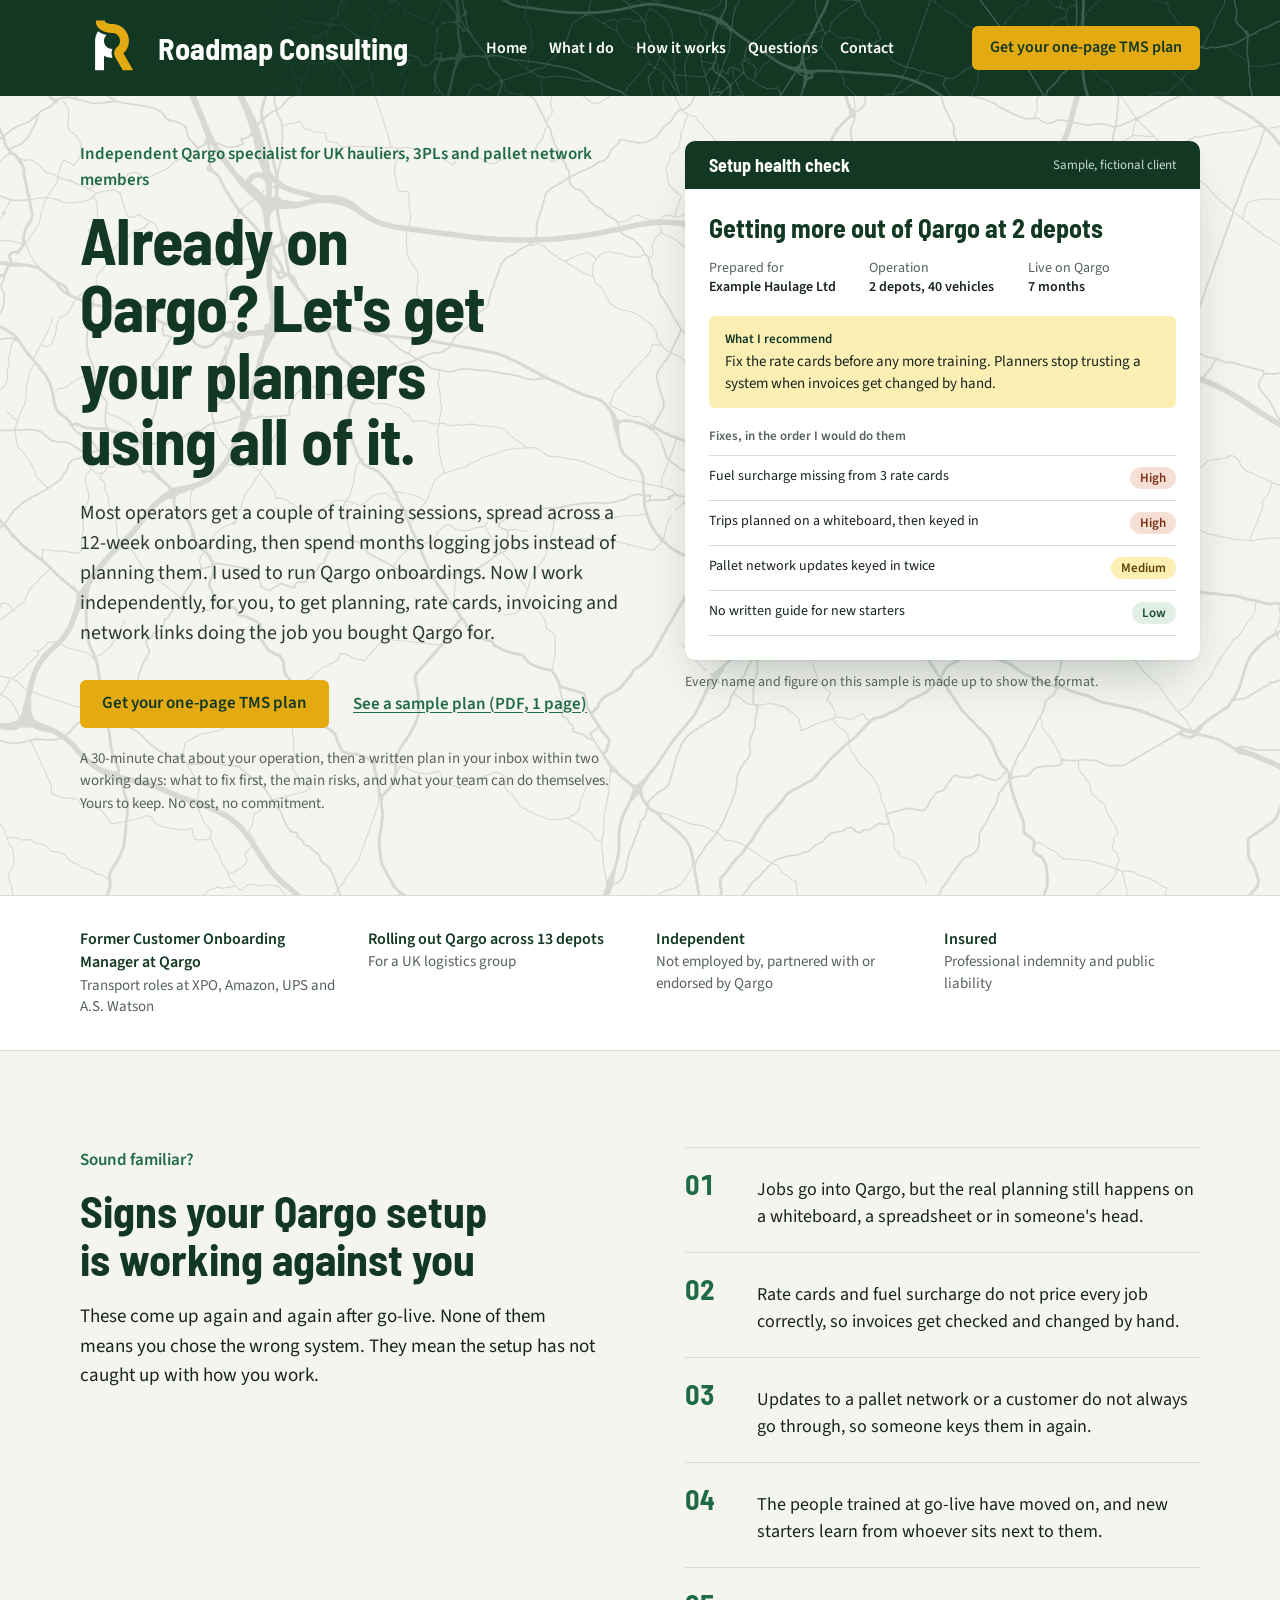
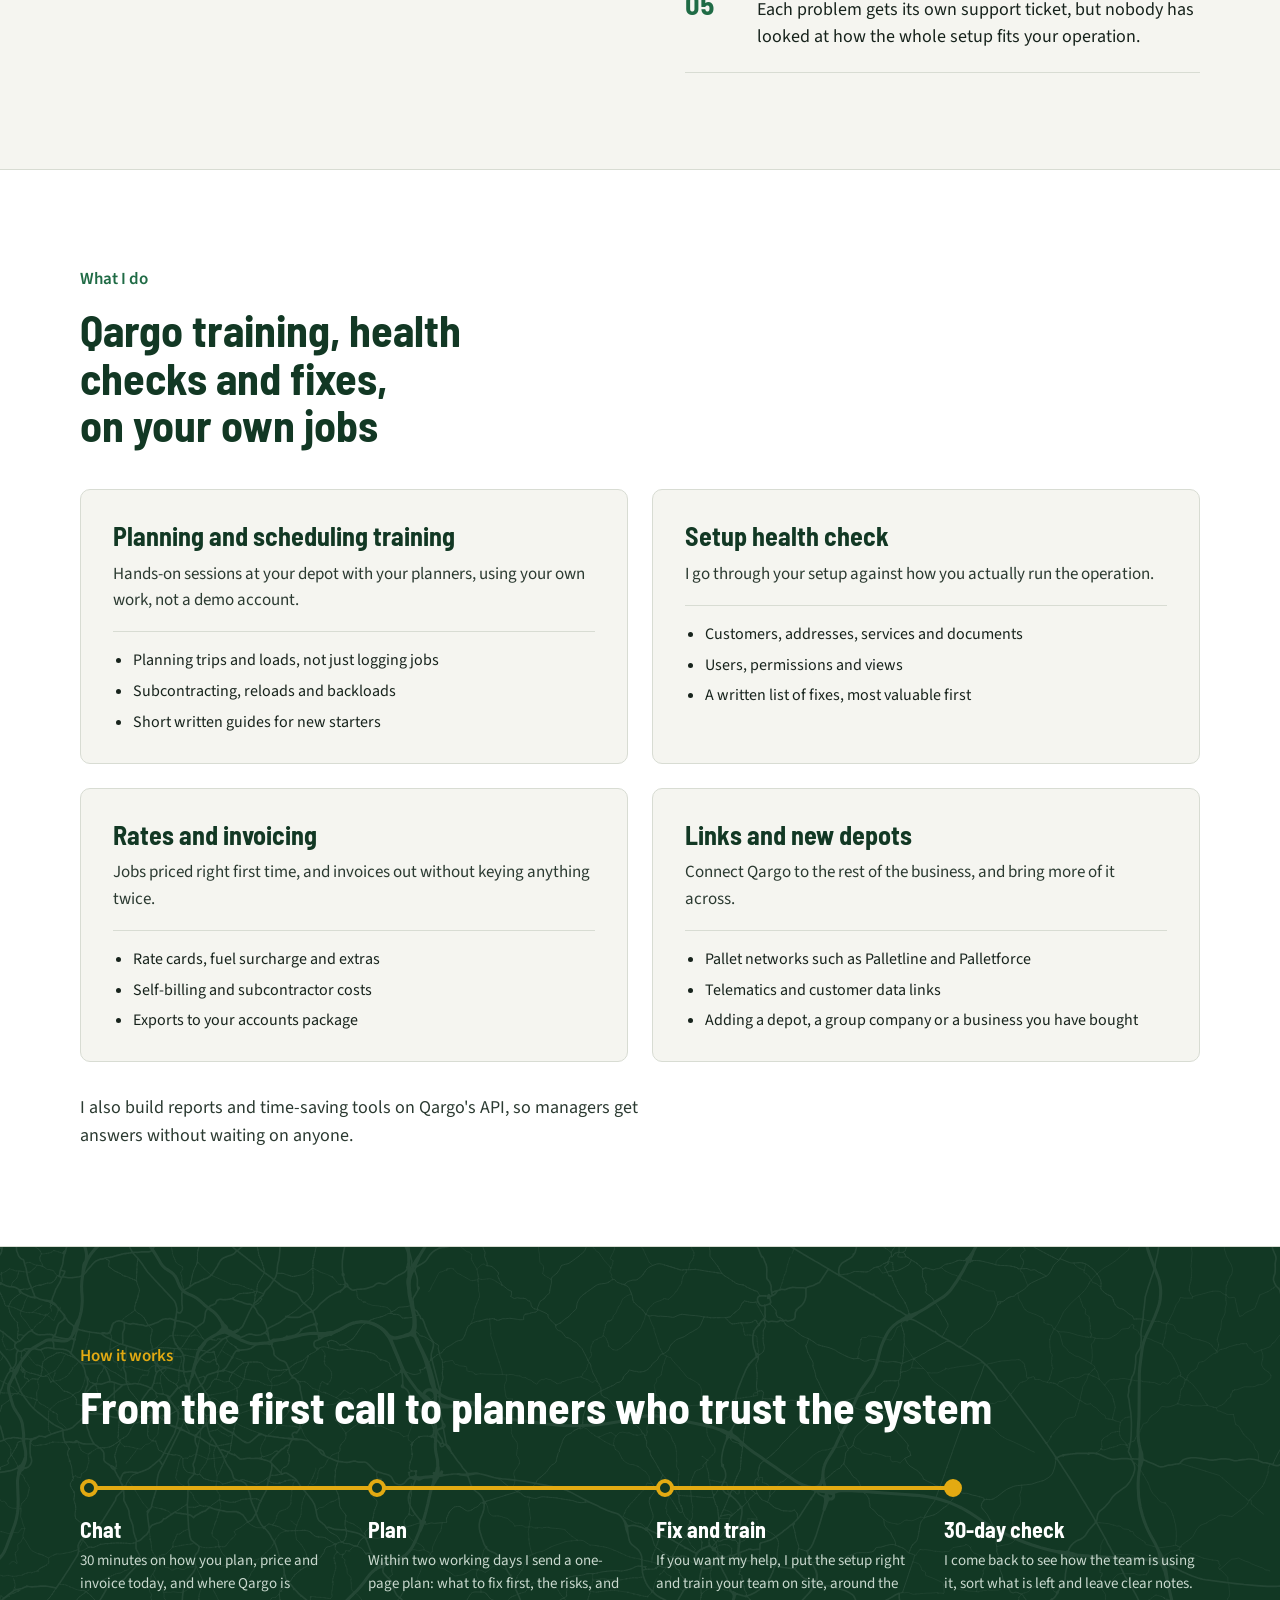
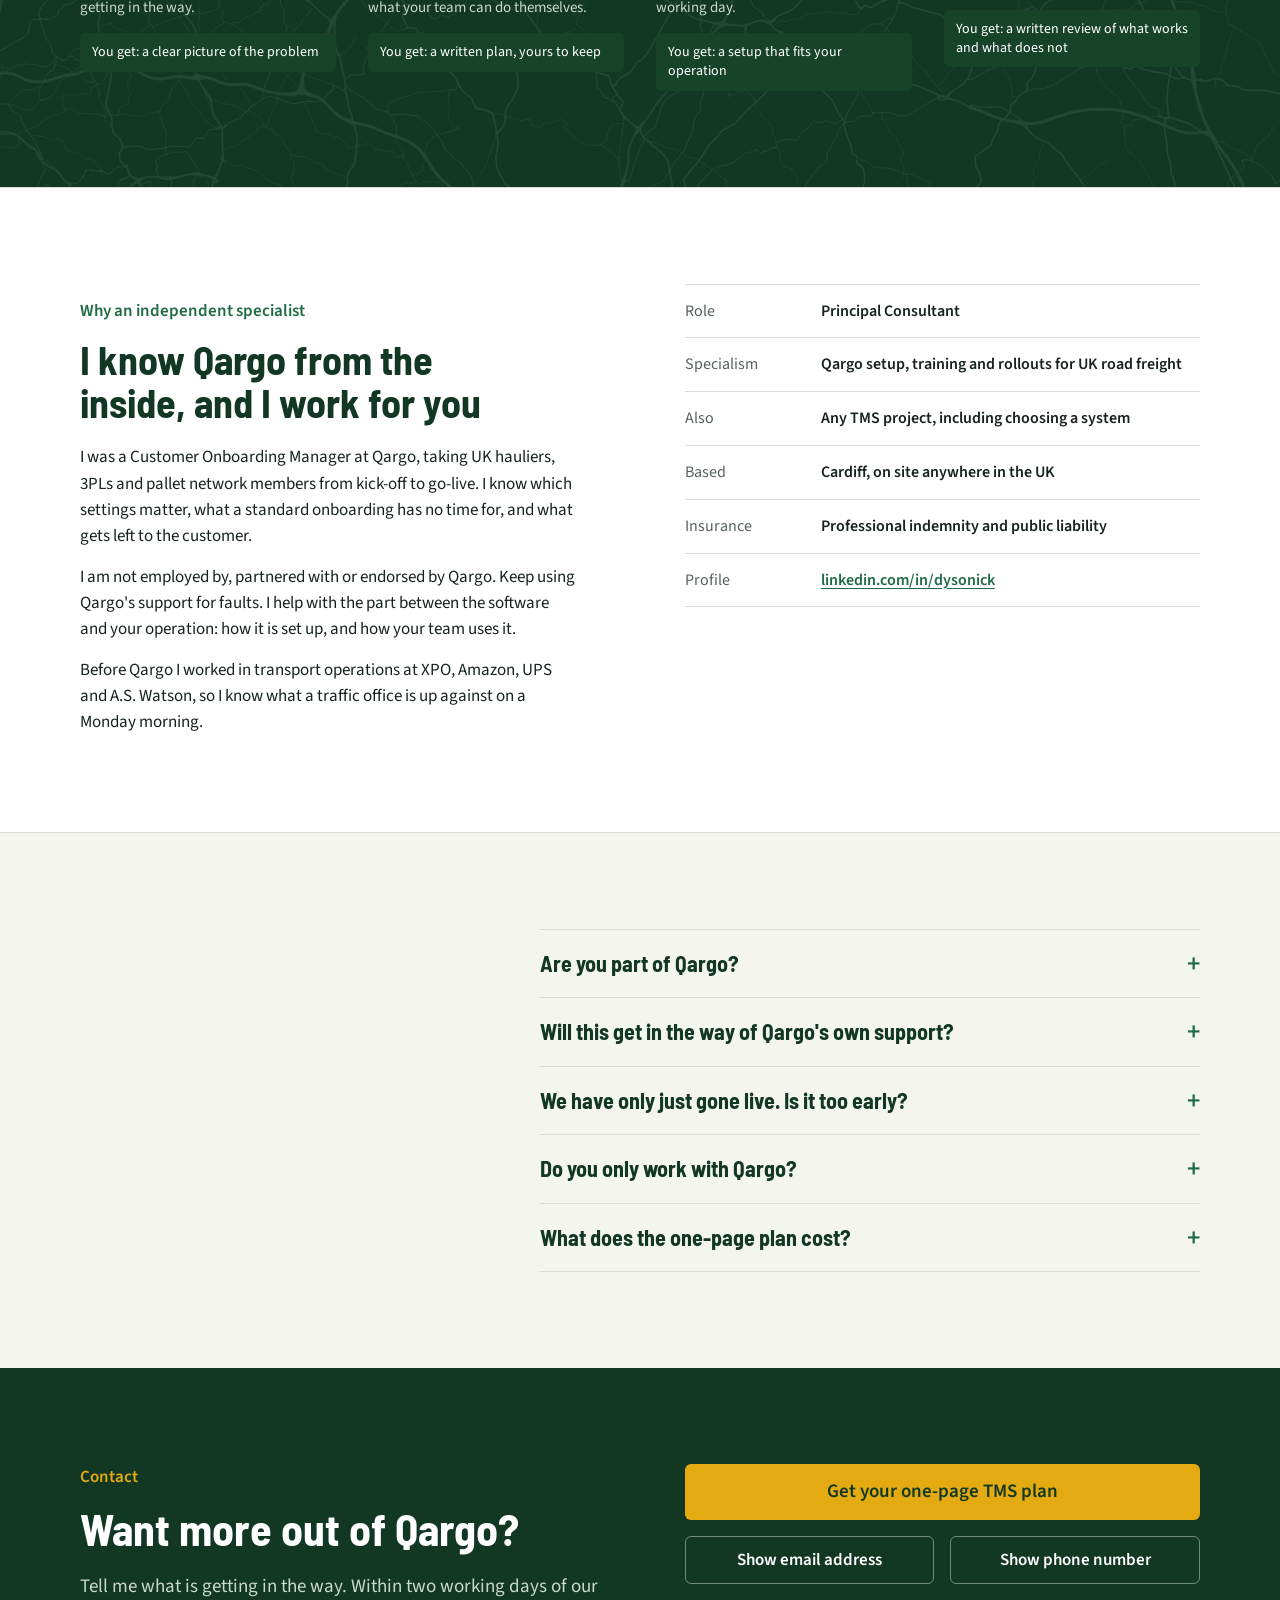
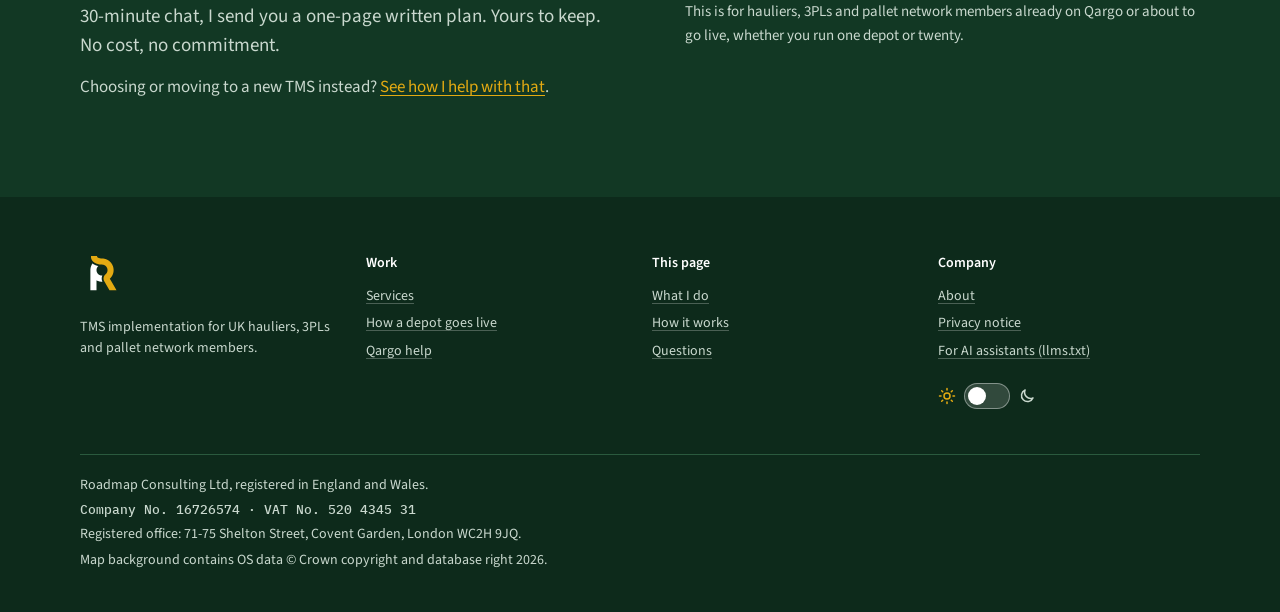
==== commit fd1cdb47: "Qargo page in direction A (Nick's D2b) and the parallel run plays once on the home page (Nick's D3a)" ====
--- a/qargo/index.html
+++ b/qargo/index.html
@@ -17,262 +17,373 @@
 <meta property="og:image:height" content="630">
 <meta name="twitter:card" content="summary_large_image">
 <script type="application/ld+json">{"@context": "https://schema.org", "@graph": [{"@type": "Service", "name": "Independent Qargo training, setup and support", "serviceType": "Transport management system (TMS) consultancy", "url": "https://roadmapconsulting.co.uk/qargo/", "description": "Independent Qargo help for UK hauliers, 3PLs and pallet network members: planning training, setup health checks, rate cards, invoicing and new depots, from a former Qargo onboarding manager.", "areaServed": {"@type": "Country", "name": "United Kingdom"}, "provider": {"@type": "ProfessionalService", "name": "Roadmap Consulting", "legalName": "Roadmap Consulting Ltd", "url": "https://roadmapconsulting.co.uk/"}, "offers": {"@type": "Offer", "name": "One-page TMS plan", "price": "0", "priceCurrency": "GBP"}}, {"@type": "FAQPage", "mainEntity": [{"@type": "Question", "name": "Are you part of Qargo?", "acceptedAnswer": {"@type": "Answer", "text": "No. Roadmap Consulting is an independent company. I used to work at Qargo, but I am not employed by, partnered with or endorsed by them."}}, {"@type": "Question", "name": "Will this get in the way of Qargo's own support?", "acceptedAnswer": {"@type": "Answer", "text": "No. Keep raising faults with Qargo as you do now. My work is about how your setup fits the way you operate, and how well your team knows it."}}, {"@type": "Question", "name": "We have only just gone live. Is it too early?", "acceptedAnswer": {"@type": "Answer", "text": "No. The first few months are when habits form. Putting the setup right now saves months of workarounds later."}}, {"@type": "Question", "name": "Do you only work with Qargo?", "acceptedAnswer": {"@type": "Answer", "text": "No. I help with any TMS project, from choosing a system to getting every depot live. Qargo is where I have the deepest knowledge."}}, {"@type": "Question", "name": "What does the one-page plan cost?", "acceptedAnswer": {"@type": "Answer", "text": "Nothing. A 30-minute chat, then a written plan you keep. If you want help with the work after that, we agree the scope and the price before anything starts."}}]}]}</script>
-<link rel="preload" href="/assets/fonts/barlow-semi-condensed-600-latin.woff2" as="font" type="font/woff2" crossorigin>
+<link rel="preload" href="/assets/fonts/barlow-semi-condensed-700-latin.woff2" as="font" type="font/woff2" crossorigin>
 <link rel="preload" href="/assets/fonts/source-sans-3-400-latin.woff2" as="font" type="font/woff2" crossorigin>
 <link rel="stylesheet" href="/assets/fonts/fonts.css">
+<link rel="alternate" type="text/plain" href="/llms.txt" title="Plain-text summary for AI assistants">
 <style>
-/* Paper ground, Brunswick green bars, roundabout R smooth route mark, golden triangle OS map behind the hero */
-:root {
+/* Direction A, built 24 Nov 2026 from the drafts canvas (Main.dc.html). Paper ground, Brunswick green bars, one yellow accent. */
+:root{
   color-scheme:light dark;
-  --bg:#f5f5f0; --surface:#ffffff; --fg:#17231c; --muted:#56625a; --line:#d8dcd3;
-  --accent:#1f6b45; --accent-text:#1f6b45; --accent-fill:#e3aa12; --on-accent:#123824;
-  --accent-soft:#fcefb4; --highlight:#e3aa12; --map-ink:#17231c21;
-  --em-text:#17231c; --em-mark:#e3aa12;
-  /* Green bars: header, contact band and footer */
-  --g-bg:#123824; --g-surface:#174429; --g-fg:#ffffff; --g-muted:#c9d8ce; --g-line:#2a5a3e; --g-accent:#e3aa12;
-  --mark-fg:#ffffff; --mark-accent:#e3aa12; --mark-tile:transparent;
+  --bg:#f5f5f0; --surface:#ffffff; --fg:#17231c; --fg-2:#2b3a31; --muted:#56625a; --line:#d8dcd3;
+  --head:#123824; --accent:#1f6b45; --accent-hover:#123824;
+  --yellow:#e3aa12; --yellow-hover:#f0b928; --on-yellow:#123824;
+  --g-bg:#123824; --g-surface:#174429; --g-fg:#ffffff; --g-muted:#c9d8ce; --g-line:#2a5a3e; --g-accent:#e3aa12; --foot:#0d2a1b;
+  --map-ink:#17231c21; --tab-on:#123824;
+  --shadow:0 1px 2px #12382414, 0 24px 48px -16px #12382447;
   --display:"Barlow Semi Condensed","Arial Narrow",Arial,sans-serif;
   --body:"Source Sans 3","Segoe UI",Arial,sans-serif;
   --mono:"IBM Plex Mono",Consolas,"Courier New",monospace;
-  --map:url("/assets/os-map.svg");
-}
-* { box-sizing:border-box; }
-body { background:var(--bg); color:var(--fg); font-family:var(--body); font-size:1.0625rem; line-height:1.6; margin:0; }
-.wrap { max-width:68rem; margin:0 auto; padding-inline:clamp(16px,4vw,40px); }
-a { color:var(--accent-text); text-underline-offset:3px; }
-a:focus-visible, button:focus-visible { outline:2px solid var(--accent-text); outline-offset:3px; }
-h1,h2,h3 { font-family:var(--display); line-height:1.1; text-wrap:balance; margin:0; }
-.label { font-family:var(--mono); font-size:.75rem; letter-spacing:.08em; text-transform:uppercase; color:var(--muted); }
-
-header.site { border-bottom:1px solid var(--line); }
-.bar { display:flex; flex-wrap:wrap; align-items:center; justify-content:space-between; gap:12px 24px; padding-block:18px; }
-.lockup { font-family:var(--display); font-weight:700; font-size:1.35rem; letter-spacing:.01em; color:var(--fg); text-decoration:none; display:flex; align-items:center; gap:10px; }
-.lockup svg { flex:none; width:40px; height:40px; background:var(--mark-tile); border-radius:6px; padding:3px; }
-.mk .mw { fill:var(--mark-fg); } .mk .my { fill:var(--mark-accent); } .lockup .rn { color:var(--accent-text); }
-nav { display:flex; flex-wrap:wrap; gap:6px 22px; }
-nav a { color:var(--fg); text-decoration:none; font-weight:600; font-size:.95rem; }
-nav a:hover { color:var(--accent-text); }
-
-.hero { position:relative; overflow:hidden; border-bottom:1px solid var(--line); }
-.hero .map { position:absolute; inset:0; background:var(--map-ink); -webkit-mask:var(--map) center/cover no-repeat; mask:var(--map) center/cover no-repeat; pointer-events:none; }
-.hero .inner { position:relative; padding-block:clamp(56px,10vw,120px) clamp(56px,8vw,96px); display:grid; gap:28px; }
-.hero h1 { font-size:clamp(2.4rem,6vw,4.25rem); font-weight:600; max-width:18ch; }
-.hero h1 em { font-style:normal; color:var(--em-text); background:linear-gradient(transparent 64%, var(--em-mark) 64%, var(--em-mark) 92%, transparent 92%); }
-.hero p { max-width:60ch; color:var(--muted); font-size:1.2rem; margin:0; }
-.hero p.note { font-size:.95rem; margin-top:-14px; }
-.hero p.proof { font-family:var(--mono); font-size:.8rem; letter-spacing:.04em; color:var(--muted); border-left:3px solid var(--highlight); padding-left:10px; }
-.credit { position:absolute; right:12px; bottom:10px; font-size:.75rem; line-height:1.3; color:var(--muted); background:var(--bg); padding:2px 6px; border-radius:4px; max-width:calc(100% - 24px); }
-.actions { display:flex; flex-wrap:wrap; gap:12px; }
-.btn { display:inline-flex; align-items:center; padding:12px 20px; border-radius:4px; font-weight:600; text-decoration:none; border:1px solid var(--accent-fill); line-height:1.2; }
-.btn.primary { background:var(--accent-fill); color:var(--on-accent); }
-.btn.secondary { color:var(--accent-text); background:transparent; border-color:var(--accent-text); }
-@media (prefers-reduced-motion:no-preference) { .btn { transition:filter .15s ease; } .btn:hover { filter:brightness(1.08); } }
-
-section.s { padding-block:clamp(40px,7vw,72px); border-bottom:1px solid var(--line); }
-.head { display:grid; gap:10px; margin-bottom:32px; }
-.head h2 { font-size:clamp(1.8rem,3.6vw,2.5rem); font-weight:600; }
-.head p { margin:0; color:var(--muted); max-width:62ch; }
-
-.services { display:grid; grid-template-columns:repeat(auto-fit,minmax(min(100%,18rem),1fr)); gap:20px; }
-.service { background:var(--surface); border:1px solid var(--line); border-radius:6px; padding:24px; display:grid; gap:10px; align-content:start; min-width:0; }
-.service h3 { font-size:1.4rem; font-weight:600; }
-.service p { margin:0; color:var(--muted); }
-.service ul { margin:0; padding-left:1.1rem; display:grid; gap:4px; }
-
-.route { list-style:none; margin:0; padding:0; display:grid; grid-template-columns:repeat(auto-fit,minmax(min(100%,8.5rem),1fr)); counter-reset:stop; }
-/* Route line: drawn per stop, only from a dot to the next dot on the same row (rows are worked out in script) */
-.route li.link { background:linear-gradient(var(--accent),var(--accent)) left top / 100% 3px no-repeat; }
-.route li { counter-increment:stop; padding:20px 20px 22px 0; display:grid; gap:6px; align-content:start; min-width:0; position:relative; }
-.route li::before { content:counter(stop,decimal-leading-zero); font-family:var(--mono); font-size:.8rem; color:var(--accent-text); font-weight:500; }
-.route li::after { content:""; position:absolute; top:-9px; left:0; width:15px; height:15px; border-radius:50%; background:var(--bg); border:3px solid var(--accent); }
-.route li:last-child::after { background:var(--highlight); }
-.route h3 { font-size:1.2rem; font-weight:600; }
-.route p { margin:0; color:var(--muted); font-size:.98rem; }
-.route p.get { color:var(--fg); font-weight:600; font-size:.9rem; margin-top:4px; }
-
-.about { display:grid; grid-template-columns:repeat(auto-fit,minmax(min(100%,22rem),1fr)); gap:32px 48px; }
-.about p { margin:0 0 14px; max-width:62ch; }
-.facts { display:grid; margin:0; align-content:start; border-top:1px solid var(--line); }
-.fact { display:grid; grid-template-columns:minmax(6.5rem,9rem) 1fr; gap:12px; padding-block:12px; border-bottom:1px solid var(--line); }
-.fact dt { font-family:var(--mono); font-size:.78rem; letter-spacing:.06em; text-transform:uppercase; color:var(--muted); padding-top:3px; }
-.fact dd { margin:0; min-width:0; }
-
-.contact { display:grid; grid-template-columns:repeat(auto-fit,minmax(min(100%,16rem),1fr)); gap:20px; }
-.channel { background:var(--surface); border:1px solid var(--line); border-radius:6px; padding:20px 22px; display:grid; gap:6px; min-width:0; }
-.channel .value { font-size:1.1rem; font-weight:600; overflow-wrap:anywhere; user-select:all; color:var(--fg); }
-.channel a.value { color:var(--accent-text); }
-
-footer { padding-block:28px 40px; color:var(--muted); font-size:.85rem; }
-footer .wrap { display:grid; gap:6px; }
-footer .mono { font-family:var(--mono); font-size:.78rem; }
-
-/* Green bars */
-header.site { background:var(--g-bg); border-bottom:4px solid var(--g-accent); }
-header.site .lockup { color:var(--g-fg); }
-header.site .lockup .rn { color:var(--g-accent); }
-header.site nav a { color:var(--g-fg); }
-header.site nav a:hover { color:var(--g-accent); }
-header.site a:focus-visible { outline-color:var(--g-accent); }
-.lockup svg { padding:0; width:64px; height:64px; }
-header.site .lockup { font-size:1.9rem; gap:14px; }
-header.site .bar { padding-block:16px; }
-@media (max-width:600px) { .lockup svg { width:52px; height:52px; } header.site .lockup { font-size:1.6rem; } }
-.band { background:var(--g-bg); color:var(--g-fg); border-bottom:0; }
-.band .label { color:var(--g-accent); }
-.band .head p { color:var(--g-muted); }
-.band .channel { background:var(--g-surface); border-color:var(--g-line); }
-.band .channel .value { color:var(--g-fg); }
-.band .channel a.value { color:var(--g-accent); }
-.band a:focus-visible { outline-color:var(--g-accent); }
-footer { background:var(--g-bg); color:var(--g-muted); border-top:1px solid var(--g-line); }
-.btn.secondary { color:var(--accent); border-color:var(--accent); }
-
-/* Dark mode: green ground, darker green bars. Follows the browser unless the visitor picks one */
-@media (prefers-color-scheme: dark) { :root:not([data-theme="light"]) { --bg:#123824; --surface:#174429; --fg:#ffffff; --muted:#c9d8ce; --line:#2a5a3e; --accent:#e3aa12; --accent-text:#f0b928; --accent-fill:#e3aa12; --on-accent:#123824; --accent-soft:#2b4a22; --highlight:#e3aa12; --map-ink:#ffffff1f; --em-text:#e3aa12; --em-mark:transparent; --g-bg:#0b2516; --g-surface:#123824; --g-line:#2a5a3e; color-scheme:dark; } }
-:root[data-theme="dark"] { --bg:#123824; --surface:#174429; --fg:#ffffff; --muted:#c9d8ce; --line:#2a5a3e; --accent:#e3aa12; --accent-text:#f0b928; --accent-fill:#e3aa12; --on-accent:#123824; --accent-soft:#2b4a22; --highlight:#e3aa12; --map-ink:#ffffff1f; --em-text:#e3aa12; --em-mark:transparent; --g-bg:#0b2516; --g-surface:#123824; --g-line:#2a5a3e; color-scheme:dark; }
-nav { align-items:center; }
-.btn.secondary { color:var(--accent-text); border-color:var(--accent-text); }
-
-/* Light/dark switch */
-.theme-switch { display:inline-flex; align-items:center; gap:8px; min-height:44px; padding:0 4px; font:inherit; color:var(--g-muted); background:transparent; border:0; cursor:pointer; }
-.theme-switch svg { width:18px; height:18px; fill:none; stroke:currentColor; stroke-width:2; stroke-linecap:round; stroke-linejoin:round; flex:none; }
-.theme-switch .i-sun { color:var(--g-accent); }
-.theme-switch[aria-checked="true"] .i-sun { color:var(--g-muted); }
-.theme-switch[aria-checked="true"] .i-moon { color:var(--g-accent); }
-.theme-switch .track { position:relative; width:46px; height:26px; border-radius:13px; background:#ffffff26; border:1px solid #ffffff66; flex:none; }
-.theme-switch .knob { position:absolute; top:3px; left:3px; width:18px; height:18px; border-radius:50%; background:#ffffff; }
-.theme-switch[aria-checked="true"] .track { background:var(--g-accent); border-color:var(--g-accent); }
-.theme-switch[aria-checked="true"] .knob { transform:translateX(20px); background:#123824; }
-@media (prefers-reduced-motion:no-preference) { .theme-switch .knob { transition:transform .18s ease; } .theme-switch .track { transition:background .18s ease; } }
-.theme-switch:hover .track { border-color:var(--g-accent); }
-.theme-switch:focus-visible { outline:2px solid var(--g-accent); outline-offset:3px; border-radius:6px; }
-
-
-/* Click to reveal contact details (keeps them out of the page source as plain text) */
-.reveal { justify-self:start; font:inherit; font-size:1.05rem; font-weight:600; color:var(--g-accent); background:transparent; border:1px solid var(--g-accent); border-radius:4px; padding:8px 14px; min-height:44px; cursor:pointer; }
-.reveal:hover { background:var(--g-accent); color:#123824; }
-.reveal:focus-visible { outline:2px solid var(--g-accent); outline-offset:3px; }
-.band .channel a.value { color:var(--g-fg); text-decoration-color:var(--g-accent); }
-
-/* Credentials strip in the hero */
-.creds { list-style:none; margin:4px 0 0; padding:14px 0 0; border-top:1px solid var(--line); display:grid; grid-template-columns:repeat(auto-fit,minmax(min(100%,15rem),1fr)); gap:12px 28px; max-width:62rem; }
-.creds li { font-size:.95rem; line-height:1.4; color:var(--fg); }
-.creds .k { display:block; font-family:var(--mono); font-size:.7rem; letter-spacing:.08em; text-transform:uppercase; color:var(--accent-text); margin-bottom:3px; }
-.hero p.note a { font-weight:600; color:var(--accent-text); }
-footer a { color:var(--g-fg); text-decoration-color:var(--g-accent); }
-
-/* ---------- Motion layer: subtle, plays once, off for reduced motion and without JS ---------- */
-@media (min-width:760px) { html { scroll-padding-top:96px; } header.site { position:sticky; top:0; z-index:50; } }
-header.site .bar, header.site .lockup svg, header.site .lockup { transition:none; }
-header.site.compact .bar { padding-block:8px; }
-header.site.compact .lockup svg { width:44px; height:44px; }
-header.site.compact .lockup { font-size:1.5rem; }
-header.site.compact { box-shadow:0 2px 12px #0b251633; }
-/* Link underline that slides in */
-nav a { background:linear-gradient(currentColor,currentColor) left bottom / 0 2px no-repeat; padding-bottom:2px; }
-nav a:hover, nav a:focus-visible { background-size:100% 2px; }
-@media (prefers-reduced-motion: no-preference) {
-  html { scroll-behavior:smooth; }
-  header.site .bar { transition:padding .25s ease; }
-  header.site .lockup svg { transition:width .25s ease, height .25s ease; }
-  header.site .lockup { transition:font-size .25s ease; }
-  header.site { transition:box-shadow .25s ease; }
-  nav a { transition:background-size .2s ease, color .15s ease; }
-  .btn { transition:transform .18s ease, box-shadow .18s ease, filter .15s ease; }
-  .btn:hover { transform:translateY(-2px); box-shadow:0 6px 16px #12382426; }
-  .btn:active { transform:translateY(0); box-shadow:none; }
-  .service, .channel { transition:transform .2s ease, border-color .2s ease; }
-  .service:hover { transform:translateY(-3px); border-color:var(--accent); }
-  /* Sections fade up once */
-  .js .rv { opacity:0; transform:translateY(14px); transition:opacity .6s ease, transform .6s ease; transition-delay:calc(var(--d,0) * 90ms); }
-  .js .rv.in { opacity:1; transform:none; }
-  /* Route line draws itself, stops appear in turn, ending on the yellow stop */
-  .js .route li.link { background-size:0 3px; transition:opacity .45s ease, transform .45s ease, background-size .5s ease; transition-delay:calc(var(--i,0) * 150ms + 150ms); }
-  .js .route.in li.link { background-size:100% 3px; }
-  .js .route li { opacity:0; transform:translateY(8px); transition:opacity .45s ease, transform .45s ease; transition-delay:calc(var(--i,0) * 150ms + 150ms); }
-  .js .route li::after { transform:scale(.4); transition:transform .35s cubic-bezier(.3,1.6,.5,1); transition-delay:calc(var(--i,0) * 150ms + 150ms); }
-  .js .route.in li { opacity:1; transform:none; }
-  .js .route.in li::after { transform:scale(1); }
-  /* Map drifts slightly slower than the page */
-  .js .hero .map { top:-180px; will-change:transform; }
-}
-
-/* Header, 1 Oct 2026: no yellow rule, single-colour name, switch in footer, one-row phone header */
-header.site { border-bottom:0; }
-header.site .lockup .rn { color:var(--g-fg); }
-.hero .label { text-transform:none; letter-spacing:.02em; }
-.foot-theme { margin-top:6px; }
-.foot-theme .theme-switch { padding:0; min-height:36px; }
-@media (max-width:600px) {
-  header.site .bar { flex-wrap:nowrap; }
-  header.site nav a:not([href="#contact"]) { display:none; }
-  header.site .lockup { font-size:1.35rem; gap:10px; }
-  header.site .lockup svg { width:40px; height:40px; }
-}
-/* Road texture in the header, faded behind the logo */
-header.site { isolation:isolate; overflow:hidden; }
-@media (max-width:759px){ header.site { position:relative; } }
-header.site::before { content:""; position:absolute; inset:0; z-index:-1; pointer-events:none; background:#ffffff30;
+}
+@media (prefers-color-scheme:dark){ :root:not([data-theme="light"]){
+  --bg:#123824; --surface:#174429; --fg:#ffffff; --fg-2:#e6eee8; --muted:#c9d8ce; --line:#2a5a3e;
+  --head:#ffffff; --accent:#f0b928; --accent-hover:#f7c948;
+  --g-bg:#0b2516; --g-surface:#123824; --g-line:#24503a; --foot:#071a0f;
+  --map-ink:#ffffff1f; --tab-on:#0b2516; --shadow:0 24px 48px -16px #00000080; color-scheme:dark; } }
+:root[data-theme="dark"]{
+  --bg:#123824; --surface:#174429; --fg:#ffffff; --fg-2:#e6eee8; --muted:#c9d8ce; --line:#2a5a3e;
+  --head:#ffffff; --accent:#f0b928; --accent-hover:#f7c948;
+  --g-bg:#0b2516; --g-surface:#123824; --g-line:#24503a; --foot:#071a0f;
+  --map-ink:#ffffff1f; --tab-on:#0b2516; --shadow:0 24px 48px -16px #00000080; color-scheme:dark; }
+:root[data-theme="light"]{ color-scheme:light; }
+
+*{ box-sizing:border-box; }
+body{ margin:0; background:var(--bg); color:var(--fg); font:400 17px/1.55 var(--body); }
+a{ color:var(--accent); text-underline-offset:3px; }
+a:hover{ color:var(--accent-hover); }
+:focus-visible{ outline:2px solid var(--accent); outline-offset:3px; }
+h1,h2,h3{ font-family:var(--display); font-weight:700; color:var(--head); margin:0; text-wrap:balance; }
+p{ margin:0; }
+.wrap{ max-width:1200px; margin:0 auto; padding-inline:clamp(16px,4vw,40px); }
+.two{ display:grid; grid-template-columns:minmax(0,1.05fr) minmax(0,1fr); gap:64px; align-items:center; }
+.skip{ position:absolute; left:-9999px; top:12px; z-index:100; background:#ffffff; color:#123824; padding:8px 14px; border-radius:6px; font-weight:600; }
+.skip:focus{ left:16px; }
+section h2{ font-size:clamp(32px,4vw,44px); line-height:1.08; }
+
+.btn{ display:inline-flex; align-items:center; justify-content:center; min-height:48px; padding:0 22px; border-radius:6px; border:0; font:600 17px/1.2 var(--body); text-align:center; text-decoration:none; cursor:pointer; }
+.btn-y{ background:var(--yellow); color:var(--on-yellow); }
+.btn-y:hover{ background:var(--yellow-hover); color:var(--on-yellow); }
+@media (prefers-reduced-motion:no-preference){ .btn{ transition:transform .16s ease-out, background-color .15s ease-out; } .btn:active{ transform:scale(.97); } }
+
+/* Header */
+.site{ background:var(--g-bg); color:var(--g-fg); position:sticky; top:0; z-index:50; }
+.site .bar{ display:flex; align-items:center; justify-content:space-between; gap:24px; height:72px; position:relative; }
+/* Road texture behind the header, faded in from behind the logo (as on the old home page and /qargo/) */
+.head-map{ position:absolute; inset:0; overflow:hidden; pointer-events:none; }
+.head-map::before{ content:""; position:absolute; inset:0; background:#ffffff30;
   --fade:linear-gradient(90deg, transparent 0%, transparent 18%, #000 46%);
-  -webkit-mask-image:var(--map), var(--fade); -webkit-mask-size:cover, 100% 100%; -webkit-mask-position:center 38%, 0 0; -webkit-mask-repeat:no-repeat; -webkit-mask-composite:source-in;
-  mask-image:var(--map), var(--fade); mask-size:cover, 100% 100%; mask-position:center 38%, 0 0; mask-repeat:no-repeat; mask-composite:intersect; }
-@media (max-width:700px){ header.site::before { --fade:linear-gradient(90deg, transparent 0%, transparent 30%, #000 75%); } }
-/* Header button and phone menu, as on the home page (Nick's D1b, 24 Nov 2026) */
-header.site { overflow:visible; }
-header.site .wrap { max-width:1200px; }
-header.site .bar { flex-wrap:nowrap; }
-header.site nav { flex-wrap:nowrap; white-space:nowrap; }
-header.site nav .nav-cta { display:none; }
-.head-right { display:flex; align-items:center; gap:12px; flex:none; }
-header.site .head-cta { min-height:44px; padding:10px 18px; white-space:nowrap; border-radius:6px; }
-.menu-btn { display:none; width:44px; height:44px; align-items:center; justify-content:center; background:transparent; border:0; border-radius:6px; color:var(--g-fg); cursor:pointer; }
-.menu-btn svg { width:24px; height:24px; fill:none; stroke:currentColor; stroke-width:2; stroke-linecap:round; }
-.menu-btn .i-close { display:none; }
-header.site.open .menu-btn .i-open { display:none; } header.site.open .menu-btn .i-close { display:block; }
-.menu-btn:focus-visible { outline:2px solid var(--g-accent); outline-offset:3px; }
-@media (max-width:1180px) {
-  .menu-btn { display:inline-flex; }
-  header.site nav { display:none; position:absolute; left:0; right:0; top:100%; z-index:60; flex-direction:column; align-items:stretch; gap:0; padding:8px clamp(16px,4vw,40px) 20px; background:var(--g-bg); border-top:1px solid var(--g-line); box-shadow:0 12px 24px #0b25164d; }
-  header.site.open nav { display:flex; }
-  header.site.open nav a { display:block; padding:14px 0; border-bottom:1px solid var(--g-line); background:none; font-size:1.1rem; }
-  header.site.open nav .nav-cta { display:flex; justify-content:center; margin-top:16px; border-bottom:0; padding:12px 20px; background:var(--accent-fill); color:var(--on-accent); }
-}
-@media (max-width:600px) { .head-right .head-cta { display:none; } }
-
-/* Qargo page additions */
-.checks { list-style:none; margin:0; padding:0; display:grid; grid-template-columns:repeat(auto-fit,minmax(min(100%,19rem),1fr)); gap:14px 28px; }
-.checks li { position:relative; padding:14px 0 14px 34px; border-top:1px solid var(--line); max-width:46ch; }
-.checks li::before { content:""; position:absolute; left:2px; top:20px; width:14px; height:14px; border-radius:50%; border:3px solid var(--accent); background:var(--bg); }
-.after { margin:22px 0 0; color:var(--muted); max-width:62ch; }
-.faq { display:grid; gap:0; border-top:1px solid var(--line); max-width:52rem; }
-.faq details { border-bottom:1px solid var(--line); }
-.faq summary { cursor:pointer; list-style:none; padding:16px 36px 16px 0; font-family:var(--display); font-weight:600; font-size:1.25rem; position:relative; }
-.faq summary::-webkit-details-marker { display:none; }
-.faq summary::after { content:"+"; position:absolute; right:4px; top:12px; font-family:var(--mono); font-size:1.3rem; color:var(--accent-text); }
-.faq details[open] summary::after { content:"\2212"; }
-.faq summary:focus-visible { outline:2px solid var(--accent-text); outline-offset:3px; }
-.faq details p { margin:0 0 18px; color:var(--muted); max-width:62ch; }
-.hero h1 { max-width:20ch; }
-.services { grid-template-columns:repeat(auto-fit,minmax(min(100%,24rem),1fr)); }
+  -webkit-mask-image:url("/assets/os-map.svg"), var(--fade); -webkit-mask-size:cover, 100% 100%; -webkit-mask-position:center 38%, 0 0; -webkit-mask-repeat:no-repeat; -webkit-mask-composite:source-in;
+  mask-image:url("/assets/os-map.svg"), var(--fade); mask-size:cover, 100% 100%; mask-position:center 38%, 0 0; mask-repeat:no-repeat; mask-composite:intersect; }
+@media (max-width:700px){ .head-map::before{ --fade:linear-gradient(90deg, transparent 0%, transparent 30%, #000 75%); } }
+.lockup{ display:flex; align-items:center; gap:12px; color:var(--g-fg); text-decoration:none; font:700 24px/1 var(--display); white-space:nowrap; }
+.lockup:hover{ color:var(--g-fg); }
+.lockup svg{ width:40px; height:40px; flex:none; }
+.mk .mw{ fill:#ffffff; } .mk .my{ fill:#e3aa12; }
+.nav{ display:flex; align-items:center; gap:22px; white-space:nowrap; }
+.nav a{ color:var(--g-fg); text-decoration:none; font-weight:600; font-size:16px; padding-block:6px; background:linear-gradient(currentColor,currentColor) left bottom / 0 2px no-repeat; }
+.nav a:hover, .nav a:focus-visible{ color:var(--g-fg); background-size:100% 2px; }
+.nav .nav-cta{ display:none; }
+.site .btn{ min-height:44px; font-size:16px; padding:0 18px; }
+.site :focus-visible{ outline-color:var(--g-accent); }
+.head-right{ display:flex; align-items:center; gap:12px; }
+.menu-btn{ display:none; width:44px; height:44px; align-items:center; justify-content:center; background:transparent; border:0; border-radius:6px; color:var(--g-fg); cursor:pointer; }
+.menu-btn svg{ width:24px; height:24px; fill:none; stroke:currentColor; stroke-width:2; stroke-linecap:round; }
+.menu-btn .i-close{ display:none; }
+.site.open .menu-btn .i-open{ display:none; } .site.open .menu-btn .i-close{ display:block; }
+@media (prefers-reduced-motion:no-preference){ .nav a{ transition:background-size .2s ease-out; } }
+@media (max-width:1180px){
+  .menu-btn{ display:inline-flex; }
+  .nav{ display:none; position:absolute; left:0; right:0; top:100%; flex-direction:column; align-items:stretch; gap:0; padding:8px clamp(16px,4vw,40px) 20px; background:var(--g-bg); border-top:1px solid var(--g-line); box-shadow:0 12px 24px #0b25164d; }
+  .site.open .nav{ display:flex; }
+  .nav a{ padding:14px 0; border-bottom:1px solid var(--g-line); background:none; font-size:18px; }
+  .nav .nav-cta{ display:flex; margin-top:16px; border:0; padding:0 22px; background:var(--yellow); color:var(--on-yellow); }
+  .nav .nav-cta:hover{ background:var(--yellow-hover); color:var(--on-yellow); }
+}
+@media (max-width:600px){ .head-right .btn{ display:none; } .lockup{ font-size:21px; gap:10px; } .lockup svg{ width:36px; height:36px; } .site .bar{ height:64px; } }
+/* Header, Qargo-page style (Nick's D1b, 24 Nov 2026): larger logo, tucks in once you scroll */
+.site .bar{ height:auto; padding-block:16px; }
+.lockup{ font-size:1.9rem; gap:14px; }
+.lockup svg{ width:64px; height:64px; }
+@media (min-width:601px){
+  .site.compact .bar{ padding-block:8px; }
+  .site.compact .lockup{ font-size:1.5rem; }
+  .site.compact .lockup svg{ width:44px; height:44px; }
+}
+.site.compact{ box-shadow:0 2px 12px #0b251633; }
+@media (prefers-reduced-motion:no-preference){ .site .bar{ transition:padding .25s ease-out; } .lockup{ transition:font-size .25s ease-out; } .lockup svg{ transition:width .25s ease-out, height .25s ease-out; } .site{ transition:box-shadow .25s ease-out; } }
+@media (max-width:600px){ .site .bar{ padding-block:16px; } .lockup{ font-size:1.35rem; gap:10px; } .lockup svg{ width:40px; height:40px; } }
+
+/* Map behind the hero and the method band */
+.map{ position:absolute; pointer-events:none; background:var(--map-ink); -webkit-mask:url("/assets/os-map.svg") center / cover no-repeat; mask:url("/assets/os-map.svg") center / cover no-repeat; }
+
+/* Hero */
+.hero{ position:relative; overflow:hidden; border-bottom:1px solid var(--line); }
+.hero .map{ inset:0; }
+.hero .two{ position:relative; padding-block:clamp(28px,3.5vw,48px) clamp(48px,7vw,80px); align-items:start; }
+.eyebrow{ margin:0 0 20px; font-weight:600; color:var(--accent); }
+.hero h1{ font-size:clamp(40px,5vw,64px); line-height:1.04; letter-spacing:-.01em; }
+.lead{ margin-top:24px; font-size:20px; line-height:1.5; max-width:560px; color:var(--fg-2); }
+.actions{ display:flex; flex-wrap:wrap; gap:16px 24px; align-items:center; margin-top:32px; }
+.actions .text-link{ font-weight:600; }
+.terms{ margin:20px 0 0; padding:0; list-style:none; display:flex; flex-wrap:wrap; gap:8px 24px; font-size:15px; color:var(--muted); }
+
+/* Paper artefacts: the sample plan and the parallel run stay paper in both themes */
+.paper{ --fg:#17231c; --muted:#56625a; --line:#d8dcd3; --head:#123824; --accent:#1f6b45; --accent-hover:#123824; background:#ffffff; color:var(--fg); border-radius:10px; overflow:hidden; }
+.plan figure, figure.plan{ margin:0; }
+.plan .paper{ box-shadow:var(--shadow); }
+.paper-bar{ background:var(--g-bg); color:#ffffff; padding:14px 24px; display:flex; justify-content:space-between; align-items:center; gap:12px; }
+.paper-bar b{ font:700 18px/1 var(--display); }
+.paper-bar span{ font-size:13px; color:#c9d8ce; }
+.plan-body{ padding:24px 24px 8px; }
+.plan-title{ font:700 26px/1.15 var(--display); color:#123824; }
+.plan dl{ display:grid; grid-template-columns:repeat(3,minmax(0,1fr)); gap:12px; margin:16px 0 0; font-size:14px; line-height:1.4; }
+.plan dt{ color:var(--muted); } .plan dd{ margin:0; font-weight:600; }
+.rec{ margin-top:18px; padding:14px 16px; background:#fcefb4; border-radius:6px; font-size:15px; line-height:1.45; }
+.rec strong{ display:block; font-size:13px; color:#123824; margin-bottom:2px; }
+.k{ margin:18px 0 8px; font-size:13px; font-weight:600; color:var(--muted); }
+.risk{ display:grid; grid-template-columns:minmax(0,1fr) auto; gap:12px; padding:12px 0; border-top:1px solid var(--line); border-bottom:1px solid var(--line); font-size:14px; line-height:1.4; }
+.chip{ align-self:start; padding:2px 10px; border-radius:999px; background:#f6e0d6; color:#7a2e12; font-weight:600; font-size:13px; }
+.steps{ list-style:none; margin:0 0 16px; padding:0; display:grid; grid-template-columns:repeat(4,minmax(0,1fr)); gap:8px; font-size:13px; line-height:1.35; }
+.steps li{ border-top:3px solid #e3aa12; padding-top:8px; }
+.steps li:last-child{ border-top-color:#1f6b45; }
+.steps span{ color:var(--muted); display:block; }
+.plan figcaption{ margin-top:12px; font-size:14px; color:var(--muted); }
+@media (max-width:560px){
+  .plan-body{ padding:18px 16px 6px; } .paper-bar{ padding:12px 16px; }
+  .plan dl{ grid-template-columns:minmax(0,1fr); gap:6px; }
+  .plan dl div{ display:grid; grid-template-columns:96px minmax(0,1fr); gap:8px; }
+  .steps{ grid-template-columns:minmax(0,1fr); gap:10px; font-size:14px; }
+  .steps li{ border-top:0; border-left:3px solid #e3aa12; padding:0 0 0 10px; display:grid; grid-template-columns:96px minmax(0,1fr); }
+  .steps li:last-child{ border-left-color:#1f6b45; }
+}
+
+/* Credentials strip */
+.creds{ background:var(--surface); border-bottom:1px solid var(--line); }
+.creds ul{ list-style:none; margin:0 auto; display:grid; grid-template-columns:repeat(4,minmax(0,1fr)); gap:24px 32px; padding-block:32px; font-size:15px; line-height:1.45; }
+.creds strong{ display:block; color:var(--head); font-size:16px; }
+.creds span{ color:var(--muted); }
+
+/* What I take on */
+.work{ padding-block:clamp(56px,9vw,96px); }
+.work .two{ align-items:start; }
+.work .intro{ margin-top:20px; font-size:19px; max-width:520px; }
+.stat{ margin-top:32px; padding-top:20px; border-top:1px solid var(--line); font-size:15px; color:var(--muted); max-width:520px; }
+.stat strong{ display:block; font:700 36px/1 var(--display); color:var(--head); margin-bottom:6px; font-variant-numeric:tabular-nums; }
+.four-parts{ list-style:none; margin:0; padding:0; }
+.four-parts li{ display:grid; grid-template-columns:56px minmax(0,1fr); gap:16px; padding:22px 0; border-top:1px solid var(--line); }
+.four-parts li:last-child{ border-bottom:1px solid var(--line); }
+.four-parts .n{ font:700 28px/1 var(--display); color:var(--accent); font-variant-numeric:tabular-nums; }
+.four-parts strong{ display:block; font-size:19px; }
+
+/* How a depot goes live */
+.method{ background:var(--g-bg); color:var(--g-fg); padding-block:clamp(56px,9vw,96px); position:relative; overflow:hidden; }
+.method .map{ inset:0; background:#ffffff14; }
+.method .wrap{ position:relative; }
+.method h2, .method h3{ color:var(--g-fg); }
+.method .intro{ margin:16px 0 48px; font-size:19px; color:var(--g-muted); max-width:640px; }
+.route{ list-style:none; margin:0; padding:0; display:grid; grid-template-columns:repeat(7,minmax(0,1fr)); gap:16px; }
+.route li{ position:relative; }
+.route li::before{ content:""; position:absolute; top:7px; left:9px; width:calc(100% + 16px); height:4px; background:var(--g-accent); border-radius:2px; transform-origin:left center; }
+.route li:last-child::before{ display:none; }
+.dot{ position:relative; z-index:1; display:block; width:18px; height:18px; border-radius:50%; background:var(--g-bg); border:4px solid var(--g-accent); margin-bottom:20px; }
+.route li:last-child .dot{ background:var(--g-accent); }
+.route h3{ font-size:22px; line-height:1.1; }
+.route .desc{ display:block; margin-top:8px; font-size:15px; color:var(--g-muted); }
+.keep{ display:block; margin-top:14px; padding:10px 12px; background:var(--g-surface); border-radius:6px; font-size:14px; line-height:1.35; }
+@media (max-width:1100px){
+  .route{ grid-template-columns:minmax(0,1fr); gap:0; }
+  .route li{ display:grid; grid-template-columns:18px minmax(0,1fr) minmax(0,260px); column-gap:20px; padding-bottom:28px; }
+  .route li:last-child{ padding-bottom:0; }
+  .route li::before{ top:9px; left:7px; width:4px; height:100%; transform-origin:center top; }
+  .dot{ grid-row:1 / span 2; margin:2px 0 0; }
+  .route h3, .route .desc{ grid-column:2; }
+  .route .desc{ margin-top:6px; }
+  .route .keep{ grid-column:3; grid-row:1 / span 2; margin-top:0; align-self:start; }
+}
+@media (max-width:640px){
+  .route li{ grid-template-columns:18px minmax(0,1fr); column-gap:16px; }
+  .route .keep{ grid-column:2; grid-row:auto; margin-top:12px; }
+}
+.parallel{ margin-top:64px; display:grid; grid-template-columns:minmax(0,1fr) minmax(0,1.3fr); gap:48px; align-items:center; }
+.parallel h3{ font-size:30px; line-height:1.1; }
+.parallel p{ margin-top:14px; color:var(--g-muted); }
+.parallel figure{ margin:0; }
+.pr-head{ display:flex; justify-content:space-between; gap:12px; flex-wrap:wrap; padding:14px 20px; border-bottom:1px solid var(--line); font-size:14px; }
+.pr-head span{ color:var(--muted); }
+.pr-nums{ display:grid; grid-template-columns:repeat(3,minmax(0,1fr)); padding:18px 20px; gap:16px; }
+.pr-nums div{ display:flex; flex-direction:column; justify-content:space-between; }
+.pr-nums span{ font-size:13px; color:var(--muted); }
+.pr-nums strong{ display:block; font:700 32px/1.1 var(--display); font-variant-numeric:tabular-nums; }
+.pr-nums .ok{ color:#1f6b45; } .pr-nums .bad{ color:#7a2e12; }
+.tablewrap{ overflow-x:auto; }
+.paper table{ width:100%; border-collapse:collapse; font-size:14px; font-variant-numeric:tabular-nums; }
+.paper th{ background:#f5f5f0; text-align:left; font-weight:600; padding:8px; }
+.paper td{ padding:8px; border-top:1px solid var(--line); }
+.paper th:first-child, .paper td:first-child{ padding-left:20px; } .paper th:last-child, .paper td:last-child{ padding-right:20px; }
+
+/* Roles */
+.roles-s{ padding-block:clamp(56px,9vw,96px); }
+.roles-s h2{ margin-bottom:40px; }
+.roles{ display:grid; grid-template-columns:minmax(0,280px) minmax(0,1fr); gap:48px; }
+.tablist{ display:flex; flex-direction:column; gap:4px; }
+.tab{ font:600 17px/1.3 var(--body); text-align:left; padding:14px 16px; border-radius:6px; border:0; background:transparent; color:var(--fg); cursor:pointer; }
+.tab:hover{ background:var(--surface); }
+.tab[aria-selected="true"]{ background:var(--tab-on); color:#ffffff; }
+.no-js .tablist{ display:none; }
+.panel{ background:var(--surface); border-radius:10px; padding:36px 40px; box-shadow:0 1px 2px #12382414; }
+.panel + .panel{ margin-top:16px; }
+.panel .k{ margin:0; font-size:15px; }
+.panel .k2{ margin:28px 0 10px; }
+.fear{ margin-top:6px; font:700 30px/1.15 var(--display); color:var(--head); }
+.panel ul{ margin:0; padding-left:20px; font-size:18px; display:grid; gap:8px; }
+.panel a{ display:inline-block; margin-top:28px; font-weight:600; }
+@media (max-width:900px){ .tablist{ flex-direction:row; flex-wrap:wrap; } .tab{ padding:10px 14px; } }
+@media (max-width:560px){ .panel{ padding:24px 20px; } .fear{ font-size:26px; } .panel ul{ font-size:17px; } }
+
+/* About */
+.about{ background:var(--surface); border-block:1px solid var(--line); padding-block:clamp(56px,9vw,96px); }
+.about .two{ align-items:start; }
+.about h2{ font-size:40px; }
+.about .role{ margin-top:4px; color:var(--muted); }
+.about .bio p{ margin-top:14px; max-width:62ch; }
+.about .bio p.first{ margin-top:20px; }
+.basics h3{ font-size:26px; line-height:1.1; margin-bottom:16px; }
+.basics ul{ margin:0; padding:0; list-style:none; font-size:16px; }
+.basics li{ padding:14px 0; border-top:1px solid var(--line); }
+.basics li:last-child{ border-bottom:1px solid var(--line); }
+
+/* Contact */
+.contact{ background:var(--g-bg); color:var(--g-fg); padding-block:clamp(56px,9vw,96px); }
+.contact .two{ align-items:start; }
+.contact h2{ color:var(--g-fg); }
+.contact p{ color:var(--g-muted); }
+.contact .intro{ margin-top:20px; font-size:19px; }
+.contact .also{ margin-top:14px; }
+.contact :focus-visible{ outline-color:var(--g-accent); }
+.reach{ display:flex; flex-direction:column; gap:16px; }
+.reach .btn-y{ min-height:56px; font-size:19px; }
+.reveals{ display:flex; flex-wrap:wrap; gap:16px; }
+.reveals > *{ flex:1 1 13rem; }
+.reveal, .reveals .value{ display:flex; align-items:center; justify-content:center; min-height:48px; padding:0 12px; border:1px solid #ffffff66; border-radius:6px; background:transparent; color:var(--g-fg); font:600 17px/1.2 var(--body); text-align:center; cursor:pointer; overflow-wrap:anywhere; }
+.reveal:hover{ border-color:var(--g-accent); }
+.reveals .value{ text-decoration:underline; text-decoration-color:var(--g-accent); cursor:auto; white-space:nowrap; overflow-wrap:normal; }
+.reach .who{ font-size:15px; }
+@media (max-width:340px){ .reveals .value{ white-space:normal; overflow-wrap:anywhere; } }
+
+/* Footer */
+footer{ background:var(--foot); color:var(--g-muted); padding:56px 0 40px; font-size:14px; }
+footer .cols{ display:grid; grid-template-columns:repeat(4,minmax(0,1fr)); gap:24px; }
+footer a{ color:var(--g-muted); display:block; padding-block:3px; text-decoration-color:#ffffff40; }
+footer a:hover{ color:#ffffff; }
+footer :focus-visible{ outline-color:var(--g-accent); }
+footer .col-h{ color:#ffffff; display:block; margin-bottom:8px; font-weight:600; }
+footer .brand svg{ width:44px; height:44px; }
+footer .brand p{ margin-top:12px; }
+footer .legal{ margin-top:40px; padding-top:20px; border-top:1px solid var(--g-line); display:grid; gap:4px; }
+footer .mono{ font-family:var(--mono); font-size:13px; }
+@media (max-width:900px){ footer .cols{ grid-template-columns:repeat(2,minmax(0,1fr)); } }
+
+/* Light and dark switch (footer) */
+.theme-switch{ display:inline-flex; align-items:center; gap:8px; min-height:36px; margin-top:12px; padding:0; font:inherit; color:var(--g-muted); background:transparent; border:0; cursor:pointer; }
+.theme-switch svg{ width:18px; height:18px; fill:none; stroke:currentColor; stroke-width:2; stroke-linecap:round; stroke-linejoin:round; flex:none; }
+.theme-switch .i-sun{ color:var(--g-accent); }
+.theme-switch[aria-checked="true"] .i-sun{ color:var(--g-muted); }
+.theme-switch[aria-checked="true"] .i-moon{ color:var(--g-accent); }
+.theme-switch .track{ position:relative; width:46px; height:26px; border-radius:13px; background:#ffffff26; border:1px solid #ffffff66; flex:none; }
+.theme-switch .knob{ position:absolute; top:3px; left:3px; width:18px; height:18px; border-radius:50%; background:#ffffff; }
+.theme-switch[aria-checked="true"] .track{ background:var(--g-accent); border-color:var(--g-accent); }
+.theme-switch[aria-checked="true"] .knob{ transform:translateX(20px); background:#123824; }
+@media (prefers-reduced-motion:no-preference){ .theme-switch .knob{ transition:transform .18s ease-out; } .theme-switch .track{ transition:background-color .18s ease-out; } }
+
+/* Shared breakpoints */
+@media (max-width:900px){
+  .two{ grid-template-columns:minmax(0,1fr); gap:40px; }
+  .creds ul{ grid-template-columns:repeat(2,minmax(0,1fr)); }
+  .roles{ grid-template-columns:minmax(0,1fr); gap:20px; }
+  .parallel{ grid-template-columns:minmax(0,1fr); gap:28px; }
+}
+@media (max-width:560px){ .creds ul{ grid-template-columns:minmax(0,1fr); gap:16px; padding-block:24px; } .lead{ font-size:18px; } .work .intro, .method .intro, .contact .intro{ font-size:18px; } }
+
+/* Motion: plays once on scroll, transform and opacity only, off for reduced motion and without script */
+html{ scroll-padding-top:80px; }
+@media (prefers-reduced-motion:no-preference){
+  html{ scroll-behavior:smooth; }
+  .js .rv{ opacity:0; transform:translateY(14px); transition:opacity .5s ease-out, transform .5s ease-out; transition-delay:calc(var(--d,0) * 80ms); }
+  .js .rv.in{ opacity:1; transform:none; }
+  /* Hero map drifts slightly slower than the page, as on /qargo/ */
+  .js .hero .map{ top:-180px; will-change:transform; }
+  .js .route li::before{ transform:scaleX(0); transition:transform .28s ease-out; transition-delay:calc(var(--i,0) * 140ms + 200ms); }
+  .js .route.in li::before{ transform:none; }
+  .js .route .dot{ opacity:0; transform:scale(.6); transition:opacity .2s ease-out, transform .2s ease-out; transition-delay:calc(var(--i,0) * 140ms + 120ms); }
+  .js .route.in .dot{ opacity:1; transform:none; }
+  @media (max-width:1100px){ .js .route li::before{ transform:scaleY(0); } }
+}
+
+/* Qargo page in direction A (Nick's D2b, 24 Nov 2026). Everything above is shared with the home page. */
+section .eyebrow{ margin-bottom:14px; }
+.method .eyebrow, .contact .eyebrow{ color:var(--g-accent); }
+.hero .note{ margin-top:20px; font-size:15px; line-height:1.5; color:var(--muted); max-width:560px; }
+.hc-list{ list-style:none; margin:0 0 16px; padding:0; }
+.hc-list li{ display:grid; grid-template-columns:minmax(0,1fr) auto; gap:12px; align-items:start; padding:11px 0; border-top:1px solid var(--line); font-size:14px; line-height:1.4; }
+.hc-list li:last-child{ border-bottom:1px solid var(--line); }
+.chip.med{ background:#fcefb4; color:#5c4300; }
+.chip.low{ background:#e2efe6; color:#1f4d33; }
+.signs li{ align-items:baseline; }
+.signs li > span:last-child{ font-size:18px; line-height:1.5; }
+.services-s{ background:var(--surface); border-block:1px solid var(--line); padding-block:clamp(56px,9vw,96px); }
+.services-s h2{ max-width:22ch; }
+.services{ margin-top:40px; display:grid; grid-template-columns:repeat(2,minmax(0,1fr)); gap:24px; }
+.service{ background:var(--bg); border:1px solid var(--line); border-radius:10px; padding:32px 32px 28px; }
+.service h3{ font-size:26px; line-height:1.1; }
+.service p{ margin-top:10px; color:var(--fg-2); }
+.service ul{ margin:18px 0 0; padding:16px 0 0 20px; border-top:1px solid var(--line); display:grid; gap:6px; font-size:16px; }
+.services-s .after{ margin-top:32px; font-size:18px; max-width:62ch; color:var(--fg-2); }
+.method .r4{ margin-top:48px; }
+@media (min-width:1101px){
+  .route.r4{ grid-template-columns:repeat(4,minmax(0,1fr)); gap:32px; }
+  .route.r4 li::before{ width:calc(100% + 32px); }
+}
+.facts{ margin:0; font-size:16px; }
+.facts div{ display:grid; grid-template-columns:120px minmax(0,1fr); gap:16px; padding:14px 0; border-top:1px solid var(--line); }
+.facts div:last-child{ border-bottom:1px solid var(--line); }
+.facts dt{ color:var(--muted); }
+.facts dd{ margin:0; font-weight:600; }
+.faq-s{ padding-block:clamp(56px,9vw,96px); }
+.faq-s .two{ grid-template-columns:minmax(0,.75fr) minmax(0,1.25fr); align-items:start; }
+.faq details{ border-top:1px solid var(--line); }
+.faq details:last-child{ border-bottom:1px solid var(--line); }
+.faq summary{ list-style:none; cursor:pointer; display:flex; justify-content:space-between; align-items:baseline; gap:20px; padding:20px 0; font:700 22px/1.25 var(--display); color:var(--head); }
+.faq summary::-webkit-details-marker{ display:none; }
+.faq summary::after{ content:"+"; flex:none; font:600 26px/1 var(--body); color:var(--accent); }
+.faq details[open] summary::after{ content:"\2212"; }
+.faq details p{ padding:0 0 22px; max-width:62ch; color:var(--fg-2); }
+.contact .also a{ color:var(--g-accent); }
+.contact .also a:hover{ color:#ffffff; }
+@media (max-width:900px){ .services{ grid-template-columns:minmax(0,1fr); } .faq-s .two{ grid-template-columns:minmax(0,1fr); gap:24px; } }
+@media (max-width:560px){ .service{ padding:24px 20px; } .facts div{ grid-template-columns:96px minmax(0,1fr); gap:12px; } .faq summary{ font-size:20px; } }
 </style>
 </head>
-<body>
+<body class="no-js">
+<script>document.body.classList.remove('no-js');</script>
+<a class="skip" href="#main">Skip to content</a>
+
 <header class="site">
+  <div class="head-map" aria-hidden="true"></div>
   <div class="wrap bar">
     <a class="lockup" href="/" aria-label="Roadmap Consulting, home">
       <svg class="mk" viewBox="-4 -4 72 72" aria-hidden="true"><path class="mw" d="M16.437532424926758 13.102725982666016 16.451662063598633 13.11428451538086Q16.571985244750977 13.212703704833984 16.6960391998291 13.306377410888672L16.999923706054688 13.535835266113281Q17.118545532226562 13.625404357910156 17.24040985107422 13.710505485534668L17.55898094177246 13.932968139648438Q17.675695419311523 14.014471054077148 17.795236587524414 14.09177017211914L18.128067016601562 14.306991577148438Q18.242799758911133 14.381181716918945 18.35999870300293 14.451412200927734L18.706663131713867 14.659144401550293Q18.819358825683594 14.726675033569336 18.9342098236084 14.790468215942383L19.294279098510742 14.99046516418457Q19.40497589111328 15.051952362060547 19.51756477355957 15.109903335571289L19.890613555908203 15.301921844482422Q19.999372482299805 15.357902526855469 20.10979461669922 15.41053295135498L20.495397567749023 15.594324111938477Q20.602294921875 15.645275115966797 20.71065330505371 15.693038940429688L21.108381271362305 15.868358612060547Q21.213552474975586 15.914718627929688 21.320011138916016 15.958037376403809L21.729442596435547 16.124637603759766Q21.832977294921875 16.166765213012695 21.937646865844727 16.20598602294922L22.358348846435547 16.36362075805664Q22.460399627685547 16.40185546875 22.563451766967773 16.437301635742188L22.9950008392334 16.585723876953125Q23.0957088470459 16.620361328125 23.197301864624023 16.652305603027344L23.639272689819336 16.791271209716797Q23.738752365112305 16.82254981994629 23.839012145996094 16.851224899291992L24.290977478027344 16.98048973083496Q24.389387130737305 17.008634567260742 24.48848533630371 17.03425407409668L24.950016021728516 17.153568267822266Q25.047489166259766 17.178768157958984 25.145565032958984 17.20150375366211L25.61623764038086 17.310625076293945Q25.712900161743164 17.33303451538086 25.810089111328125 17.35304069519043L25.91168212890625 17.373952865600586L25.73912239074707 17.535572052001953L25.526443481445312 17.74856185913086L25.32099151611328 17.96855926513672L25.12300682067871 18.195314407348633L24.932697296142578 18.428586959838867L24.750320434570312 18.668062210083008L24.57601547241211 18.91356086730957L24.410076141357422 19.16466522216797L24.25261688232422 19.421194076538086L24.10378646850586 19.682918548583984L23.963804244995117 19.949447631835938L23.83283233642578 20.220478057861328L23.710994720458984 20.495746612548828L23.598434448242188 20.774925231933594L23.495262145996094 21.057748794555664L23.401615142822266 21.34383773803711L23.317598342895508 21.63286781311035L23.24327278137207 21.92464256286621L23.178762435913086 22.218656539916992L23.124116897583008 22.514698028564453L23.079408645629883 22.81237030029297L23.044679641723633 23.111373901367188L23.019968032836914 23.411418914794922L23.005306243896484 23.712081909179688L23.000709533691406 24.013072967529297L23.006181716918945 24.314096450805664L23.021713256835938 24.614643096923828L23.04730224609375 24.914653778076172L23.082902908325195 25.213577270507812L23.128477096557617 25.511119842529297L23.18398094177246 25.80699348449707L23.249338150024414 26.100788116455078L23.32452392578125 26.39238929748535L23.409379959106445 26.681171417236328L23.503860473632812 26.96699333190918L23.60784149169922 27.24947738647461L23.721223831176758 27.528356552124023L23.8438720703125 27.803287506103516L23.97560691833496 28.073884963989258L24.11638832092285 28.340055465698242L24.26593780517578 28.601272583007812L24.424137115478516 28.857336044311523L24.590856552124023 29.108034133911133L24.765859603881836 29.353002548217773L24.94892692565918 29.59193992614746L25.139896392822266 29.82463836669922L25.338552474975586 30.05082893371582L25.544649124145508 30.270235061645508L25.75797462463379 30.482633590698242L25.978282928466797 30.687772750854492L26.205341339111328 30.88544273376465L26.438884735107422 31.075407028198242L26.678665161132812 31.257465362548828L26.924306869506836 31.43133544921875L27.175762176513672 31.596982955932617L27.432476043701172 31.75404167175293L27.694412231445312 31.90248680114746L27.961145401000977 32.04207992553711L28.232391357421875 32.172672271728516L28.50775718688965 32.29407501220703L28.78719711303711 32.40626525878906L29.070110321044922 32.509002685546875L29.356342315673828 32.602237701416016L29.645565032958984 32.68585205078125L29.93729019165039 32.75971603393555L30.231531143188477 32.823829650878906L30.527544021606445 32.878021240234375L30.82544708251953 32.922325134277344L31.12436294555664 32.956600189208984L31.424467086791992 32.98087692260742L31.72517967224121 32.99510192871094L32.02623748779297 32.99925994873047L32.327064514160156 32.99335479736328L32.53983688354492 32.98204803466797Q32.52953338623047 33.0055046081543 32.51935577392578 33.02907180786133L32.46458435058594 33.15593338012695Q32.40798568725586 33.287025451660156 32.356101989746094 33.42005157470703L32.306068420410156 33.548336029052734Q32.25411605834961 33.681541442871094 32.20695877075195 33.8165168762207L32.16167068481445 33.946136474609375Q32.11437225341797 34.081504821777344 32.071956634521484 34.21848678588867L32.031436920166016 34.349342346191406Q31.988967895507812 34.48649597167969 31.951446533203125 34.625083923339844L31.91571044921875 34.757080078125Q31.878129959106445 34.8958854675293 31.845561981201172 35.035953521728516L31.81462860107422 35.16899490356445Q31.782079696655273 35.308982849121094 31.754581451416016 35.45005416870117L31.72846221923828 35.584041595458984Q31.700918197631836 35.7253303527832 31.678476333618164 35.867523193359375L31.657194137573242 36.00236511230469Q31.634784698486328 36.14435577392578 31.617488861083984 36.28705596923828L31.601055145263672 36.42265319824219Q31.583765029907227 36.56532287597656 31.571609497070312 36.708526611328125L31.560043334960938 36.844783782958984Q31.547895431518555 36.98788833618164 31.540891647338867 37.1313362121582L31.534212112426758 37.268157958984375Q31.527217864990234 37.41144943237305 31.52536392211914 37.55489730834961L31.523590087890625 37.69218826293945Q31.521743774414062 37.83507537841797 31.525001525878906 37.977935791015625L31.528141021728516 38.1156005859375Q31.53139877319336 38.25839614868164 31.539751052856445 38.40098571777344L31.547828674316406 38.53892517089844Q31.556148529052734 38.680946350097656 31.56951141357422 38.82257843017578L31.582542419433594 38.960697174072266Q31.595853805541992 39.10179138183594 31.614154815673828 39.24232864379883L31.632152557373047 39.38053512573242Q31.650407791137695 39.520729064941406 31.673606872558594 39.660186767578125L31.69659423828125 39.798377990722656Q31.719684600830078 39.93717575073242 31.747638702392578 40.075077056884766L31.775630950927734 40.21316146850586Q31.80342674255371 40.35028076171875 31.83599853515625 40.4863395690918L31.869007110595703 40.62421798706055Q31.901466369628906 40.759803771972656 31.938631057739258 40.89417266845703L31.976682662963867 41.03175354003906Q32.013572692871094 41.165138244628906 32.055057525634766 41.29717254638672L32.09815979003906 41.434356689453125Q32.13942337036133 41.56568908691406 32.1851806640625 41.69552230834961L32.23335647583008 41.832218170166016Q32.278785705566406 41.96112060546875 32.328590393066406 42.08839797973633L32.38185119628906 42.22450256347656Q32.43134689331055 42.350975036621094 32.485103607177734 42.4756965637207L32.54347229003906 42.61111831665039Q32.59681701660156 42.73488998413086 32.654300689697266 42.85679244995117L32.715457916259766 42.986480712890625Q32.66135787963867 42.98871612548828 32.60709762573242 42.98978042602539L32.13888168334961 42.99897384643555Q32.05527114868164 43.00061798095703 31.971651077270508 42.99946212768555L31.503385543823242 42.99299240112305Q31.41974639892578 42.99183654785156 31.33619499206543 42.987884521484375L30.868410110473633 42.965755462646484Q30.784887313842773 42.9618034362793 30.7015438079834 42.95506286621094L30.234760284423828 42.91730499267578Q30.15137481689453 42.910560607910156 30.068262100219727 42.90102767944336L29.603004455566406 42.84767532348633Q29.519899368286133 42.8381462097168 29.43716049194336 42.82583999633789L28.97394561767578 42.7569580078125Q28.8912410736084 42.74465560913086 28.808992385864258 42.72959899902344L28.34834098815918 42.645263671875Q28.266040802001953 42.63019561767578 28.184289932250977 42.61238479614258L27.726716995239258 42.5126838684082Q27.645021438598633 42.49488067626953 27.56396484375 42.47435760498047L27.109981536865234 42.359413146972656Q27.028892517089844 42.33888244628906 26.94853401184082 42.315650939941406L26.49864959716797 42.185585021972656Q26.41830825805664 42.162357330322266 26.338788986206055 42.13645553588867L25.893505096435547 41.991416931152344Q25.813976287841797 41.96551513671875 25.7353572845459 41.93696212768555L25.295175552368164 41.7771110534668Q25.216577529907227 41.74856948852539 25.13897705078125 41.71741485595703L24.704387664794922 41.54293441772461Q24.626750946044922 41.51176452636719 24.55019760131836 41.47801208496094L24.121688842773438 41.28908920288086Q24.0451602935791 41.25535202026367 23.969804763793945 41.21907043457031L23.547853469848633 41.01592254638672Q23.47249412536621 40.97964096069336 23.398391723632812 40.940860748291016L23.0 40.732364654541016V57.0H13.0V24.0H13.000057220458984Q13.000171661376953 23.97197914123535 13.000598907470703 23.94401741027832L13.0077486038208 23.47576332092285Q13.009025573730469 23.39212417602539 13.013100624084473 23.30857276916504L13.035910606384277 22.8408203125Q13.039983749389648 22.75729751586914 13.04684829711914 22.6739559173584L13.085286140441895 22.20722770690918Q13.092151641845703 22.12386131286621 13.101802825927734 22.040771484375L13.155832290649414 21.57558822631836Q13.165481567382812 21.492511749267578 13.177902221679688 21.40980339050293L13.247461318969727 20.94668960571289Q13.259883880615234 20.86397361755371 13.275068283081055 20.78171730041504L13.360076904296875 20.321189880371094Q13.37525749206543 20.238948822021484 13.393180847167969 20.15726089477539L13.49354362487793 19.699832916259766Q13.511466979980469 19.618144989013672 13.532110214233398 19.53710174560547L13.647714614868164 19.08328628540039Q13.668365478515625 19.00222396850586 13.691715240478516 18.921897888183594L13.82243537902832 18.472204208374023Q13.84577751159668 18.39190101623535 13.871793746948242 18.312423706054688L14.017478942871094 17.867353439331055Q14.043500900268555 17.78785514831543 14.072168350219727 17.709270477294922L14.232660293579102 17.26932144165039Q14.261322021484375 17.190753936767578 14.292593955993652 17.113189697265625L14.4677095413208 16.67885398864746Q14.498985290527344 16.601282119750977 14.5328369140625 16.524799346923828L14.722381591796875 16.0965633392334Q14.756232261657715 16.020084381103516 14.792622566223145 15.944781303405762L14.996382713317871 15.523125648498535Q15.03277587890625 15.44781494140625 15.071667671203613 15.373763084411621L15.289417266845703 14.95915699005127Q15.328304290771484 14.885116577148438 15.369644165039062 14.812417030334473L15.601137161254883 14.405326843261719Q15.642486572265625 14.33261489868164 15.686244010925293 14.26132583618164L15.931225776672363 13.862205505371094Q15.9749755859375 13.790929794311523 16.02108383178711 13.72115707397461L16.27927589416504 13.330453872680664Q16.325389862060547 13.260673522949219 16.373809814453125 13.192474365234375Z"></path><path class="my" d="M44.22683334350586 57.0 35.725425720214844 42.27436447143555 35.65163803100586 42.141571044921875Q35.61137390136719 42.06910705566406 35.57353210449219 41.99534606933594L35.504905700683594 41.86157989501953Q35.46681594848633 41.78733825683594 35.43122482299805 41.71186447143555L35.367733001708984 41.57722473144531Q35.33180618286133 41.501033782958984 35.2984619140625 41.42367935180664L35.24009323120117 41.28825759887695Q35.20649719238281 41.210304260253906 35.17556381225586 41.13125991821289L35.1223030090332 40.995155334472656Q35.0911750793457 40.91560745239258 35.062782287597656 40.835044860839844L35.01460647583008 40.69834899902344Q34.98600769042969 40.61720275878906 34.9602165222168 40.535118103027344L34.9171142578125 40.39793395996094Q34.89118957519531 40.31541442871094 34.86812973022461 40.23204803466797L34.830078125 40.09446716308594Q34.80685043334961 40.0104866027832 34.786563873291016 39.92574691772461L34.75355529785156 39.78786849975586Q34.73319625854492 39.70282745361328 34.715824127197266 39.617130279541016L34.68783187866211 39.47904586791992Q34.67036056518555 39.392860412597656 34.65592956542969 39.30611038208008L34.63294219970703 39.16791915893555Q34.61844253540039 39.08075714111328 34.607032775878906 38.99313735961914L34.58903503417969 38.85493087768555Q34.577598571777344 38.767093658447266 34.569278717041016 38.67890930175781L34.55624771118164 38.54079055786133Q34.54789733886719 38.4522705078125 34.54269790649414 38.36350631713867L34.53461837768555 38.22556686401367Q34.529396057128906 38.136451721191406 34.52736282348633 38.047203063964844L34.52422332763672 37.90953826904297Q34.522186279296875 37.820247650146484 34.523338317871094 37.7309455871582L34.52511215209961 37.59365463256836Q34.52627182006836 37.503997802734375 34.530643463134766 37.41444396972656L34.537322998046875 37.27762222290039Q34.54170227050781 37.187965393066406 34.549293518066406 37.0985221862793L34.56085968017578 36.96226501464844Q34.568458557128906 36.872764587402344 34.579261779785156 36.78359603881836L34.59569549560547 36.64799880981445Q34.60650634765625 36.55881118774414 34.620513916015625 36.470069885253906L34.64179229736328 36.335227966308594Q34.65582275390625 36.24635696411133 34.67303466796875 36.158050537109375L34.699153900146484 36.02406311035156Q34.71634292602539 35.93589401245117 34.73668670654297 35.8484001159668L34.767616271972656 35.71535873413086Q34.78797149658203 35.6278190612793 34.811458587646484 35.54106140136719L34.84719467163086 35.40906524658203Q34.87064743041992 35.32244873046875 34.89719009399414 35.23672866821289L34.93770980834961 35.105873107910156Q34.96421813964844 35.020259857177734 34.99378204345703 34.93565368652344L35.03907012939453 34.806034088134766Q35.06854248046875 34.721675872802734 35.10101318359375 34.63842010498047L35.15104675292969 34.510135650634766Q35.183475494384766 34.42699432373047 35.218849182128906 34.345062255859375L35.27362060546875 34.21820068359375Q35.30885696411133 34.1365852355957 35.34697341918945 34.0562744140625L35.406455993652344 33.93094253540039Q35.4444694519043 33.85084533691406 35.48529815673828 33.77214813232422L35.54948043823242 33.6484375Q35.59014892578125 33.57005310058594 35.6335563659668 33.4931526184082L35.702423095703125 33.37115478515625Q35.74565887451172 33.294559478759766 35.79156494140625 33.21953201293945L35.86509704589844 33.09934997558594Q35.91074752807617 33.024742126464844 35.95897674560547 32.95177459716797L36.03715515136719 32.833499908447266Q36.08514404296875 32.76089859008789 36.13562774658203 32.69001007080078L36.21843719482422 32.57373809814453Q36.268638610839844 32.50325393676758 36.321250915527344 32.43454360961914L36.40867233276367 32.32037353515625Q36.46099853515625 32.25203323364258 36.51565170288086 32.1855354309082L36.60767364501953 32.07356262207031Q36.66190719604492 32.007572174072266 36.718360900878906 31.943471908569336L36.81496047973633 31.833791732788086Q36.87108612060547 31.770065307617188 36.929344177246094 31.708282470703125L37.03050994873047 31.600994110107422Q37.08824157714844 31.53976821899414 37.14800262451172 31.480520248413086L37.25371551513672 31.37571144104004Q37.31303405761719 31.316898345947266 37.37428283691406 31.260101318359375L37.48452377319336 31.157875061035156Q37.54526138305664 31.101552963256836 37.60783386230469 31.047273635864258L37.74628448486328 30.92729949951172L37.88610076904297 30.808897018432617L38.02353286743164 30.687623977661133L38.158451080322266 30.56359100341797L38.29077911376953 30.43687629699707L38.42058563232422 30.30739974975586L38.54763412475586 30.1754150390625L38.67203140258789 30.04079818725586L38.79366683959961 29.903671264648438L38.91242980957031 29.764163970947266L39.02836990356445 29.622211456298828L39.14137649536133 29.477954864501953L39.25147247314453 29.33135986328125L39.35847854614258 29.182668685913086L39.46247863769531 29.031766891479492L39.56340026855469 28.87874984741211L39.661155700683594 28.723764419555664L39.7557373046875 28.566818237304688L39.847137451171875 28.40791130065918L39.93524169921875 28.247262954711914L40.02006912231445 28.084815979003906L40.101585388183594 27.920652389526367L40.179744720458984 27.75486183166504L40.25449752807617 27.587553024291992L40.325809478759766 27.41879653930664L40.39371109008789 27.248512268066406L40.45811462402344 27.076942443847656L40.51900863647461 26.904085159301758L40.57636260986328 26.730064392089844L40.63017654418945 26.55485725402832L40.68040466308594 26.378620147705078L40.7270393371582 26.20136070251465L40.770050048828125 26.023239135742188L40.809425354003906 25.844253540039062L40.84516143798828 25.664440155029297L40.8772087097168 25.48406219482422L40.90558624267578 25.303016662597656L40.930267333984375 25.121437072753906L40.95125198364258 24.939300537109375L40.96852111816406 24.756921768188477L40.98207092285156 24.57415771484375L40.99189758300781 24.391124725341797L40.99800109863281 24.2080020904541L41.0003662109375 24.02471351623535L40.99900436401367 23.841440200805664L40.99391555786133 23.658302307128906L40.98508834838867 23.4752197265625L40.97254180908203 23.29237174987793L40.95627212524414 23.109811782836914L40.93629455566406 22.92765998840332L40.91261291503906 22.74595832824707L40.88523483276367 22.564769744873047L40.85415267944336 22.384077072143555L40.819427490234375 22.204177856445312L40.78104019165039 22.025005340576172L40.7390022277832 21.846607208251953L40.693336486816406 21.66908836364746L40.64409637451172 21.492639541625977L40.59123229980469 21.317102432250977L40.534828186035156 21.142730712890625L40.474884033203125 20.969560623168945L40.41142654418945 20.797626495361328L40.3444938659668 20.627065658569336L40.27407455444336 20.457836151123047L40.20024871826172 20.290128707885742L40.12299346923828 20.123891830444336L40.042396545410156 19.959321975708008L39.95845031738281 19.796396255493164L39.87122344970703 19.63524055480957L39.780723571777344 19.47588539123535L39.68699645996094 19.318405151367188L39.590087890625 19.16286849975586L39.49001693725586 19.009321212768555L39.3868522644043 18.85785484313965L39.2806282043457 18.708526611328125L39.171348571777344 18.561344146728516L39.05915451049805 18.416488647460938L38.94402313232422 18.27393341064453L38.825984954833984 18.133726119995117L38.70510482788086 17.995933532714844L38.58147048950195 17.860660552978516L38.45513153076172 17.72795295715332L38.326080322265625 17.59781265258789L38.19441223144531 17.4703369140625L38.060184478759766 17.345569610595703L37.923431396484375 17.223554611206055L37.784217834472656 17.10434341430664L37.64265441894531 16.988027572631836L37.498680114746094 16.874570846557617L37.35247039794922 16.764095306396484L37.20403289794922 16.6566162109375L37.05343246459961 16.55217742919922L36.9007682800293 16.450843811035156L36.74600601196289 16.352603912353516L36.5893440246582 16.257572174072266L36.430755615234375 16.16573715209961L36.27031326293945 16.0771427154541L36.108089447021484 15.991826057434082L35.9442138671875 15.909854888916016L35.778682708740234 15.831228256225586L35.611549377441406 15.755974769592285L35.44297409057617 15.684160232543945L35.272918701171875 15.615774154663086L35.10154724121094 15.550878524780273L34.928855895996094 15.48947525024414L34.754981994628906 15.431608200073242L34.57993698120117 15.377286911010742L34.403865814208984 15.32655143737793L34.22675323486328 15.279403686523438L34.04871368408203 15.235868453979492L33.869873046875 15.195976257324219L33.690216064453125 15.159727096557617L33.5098762512207 15.127145767211914L33.32890319824219 15.098243713378906L33.147377014160156 15.073030471801758L32.96537780761719 15.051519393920898L32.78298568725586 15.033719062805176L32.60027313232422 15.019636154174805L32.41728210449219 15.009275436401367L32.23414993286133 15.002643585205078L31.941102981567383 14.999652862548828L31.40736198425293 14.993366241455078Q31.34839630126953 14.992671966552734 31.289464950561523 14.990585327148438L30.761024475097656 14.97188949584961Q30.702045440673828 14.969802856445312 30.643131256103516 14.966323852539062L30.120420455932617 14.935462951660156Q30.061378479003906 14.931976318359375 30.00243377685547 14.927095413208008L29.485876083374023 14.884315490722656Q29.426725387573242 14.879417419433594 29.367708206176758 14.873115539550781L28.85773277282715 14.81866455078125Q28.79840087890625 14.81233024597168 28.739238739013672 14.804580688476562L28.236270904541016 14.738703727722168Q28.17669677734375 14.730901718139648 28.117328643798828 14.72166919708252L27.621793746948242 14.644611358642578Q27.561908721923828 14.635299682617188 27.502267837524414 14.62453842163086L27.01459503173828 14.53654956817627Q26.954315185546875 14.525673866271973 26.894319534301758 14.513323783874512L26.414936065673828 14.41464614868164Q26.35419464111328 14.402142524719238 26.293779373168945 14.38813591003418L25.82310676574707 14.279016494750977Q25.761808395385742 14.264806747436523 25.70088768005371 14.249055862426758L25.23935890197754 14.129741668701172Q25.17742156982422 14.113730430603027 25.115915298461914 14.096138954162598L24.663951873779297 13.966875076293945Q24.601289749145508 13.948953628540039 24.539113998413086 13.929403305053711L24.097143173217773 13.790437698364258Q24.033647537231445 13.770472526550293 23.970705032348633 13.748825073242188L23.539155960083008 13.600400924682617Q23.474748611450195 13.578248023986816 23.410966873168945 13.554349899291992L22.990264892578125 13.396716117858887Q22.924846649169922 13.372203826904297 22.860136032104492 13.34587287902832L22.450706481933594 13.17927360534668Q22.384170532226562 13.152198791503906 22.318437576293945 13.123224258422852L21.92070960998535 12.947905540466309Q21.852985382080078 12.918052673339844 21.786174774169922 12.886207580566406L21.400571823120117 12.702417373657227Q21.331558227539062 12.669523239135742 21.26358413696289 12.63453483581543L20.890535354614258 12.442517280578613Q20.820167541503906 12.40629768371582 20.7509822845459 12.367868423461914L20.390911102294922 12.167871475219727Q20.319129943847656 12.128000259399414 20.248695373535156 12.085793495178223L19.90203094482422 11.878061294555664Q19.82878303527832 11.83416748046875 19.7570743560791 11.787797927856445L19.424243927001953 11.572577476501465Q19.349531173706055 11.52426528930664 19.27658462524414 11.473325729370117L18.9580135345459 11.250863075256348Q18.881847381591797 11.197675704956055 18.807708740234375 11.141695022583008L18.50382423400879 10.912235260009766Q18.42629051208496 10.853690147399902 18.351089477539062 10.792177200317383L18.06231689453125 10.55596923828125Q17.98353385925293 10.49152660369873 17.907440185546875 10.423932075500488L17.634206771850586 10.181219100952148Q17.55439567565918 10.110322952270508 17.47768211364746 10.036084175109863L17.220413208007812 9.787114143371582Q17.139856338500977 9.709156036376953 17.062875747680664 9.627665519714355L16.82200050354004 9.372682571411133Q16.74112892150879 9.287076950073242 16.664379119873047 9.197757720947266L16.440322875976562 8.937009811401367Q16.359683990478516 8.843164443969727 16.283782958984375 8.745443344116211L16.07697105407715 8.47917652130127Q15.997251510620117 8.376537322998047 15.922971725463867 8.2698974609375L15.733831405639648 7.998355865478516Q15.655889511108398 7.886458396911621 15.584163665771484 7.770479202270508L15.413122177124023 7.493910789489746Q15.337987899780273 7.372419357299805 15.26991081237793 7.2468366622924805L15.117393493652344 6.965487480163574Q15.046270370483398 6.834283351898193 14.983098983764648 6.699070930480957L14.849533081054688 6.413186073303223Q14.783727645874023 6.272336483001709 14.726799964904785 6.127670764923096L14.6126127243042 5.837496757507324Q14.553560256958008 5.687432289123535 14.504301071166992 5.53387451171875L14.409919738769531 5.239657878875732Q14.359076499938965 5.081162929534912 14.318886756896973 4.919637680053711L14.24473762512207 4.621623992919922Q14.2034912109375 4.455856800079346 14.173656463623047 4.287661075592041L14.120162963867188 3.9860968589782715Q14.089733123779297 3.8145604133605957 14.071318626403809 3.641322135925293L14.038909912109375 3.336453437805176Q14.020265579223633 3.161057472229004 14.014026641845703 2.98478364944458L14.003128051757812 2.6768558025360107Q14.0 2.5884556770324707 14.0 2.5V1.0H24.0V2.3665552139282227L24.01738929748535 2.394674301147461L24.05430793762207 2.4476749897003174L24.105499267578125 2.5135843753814697L24.17218589782715 2.5911903381347656L24.255184173583984 2.6790504455566406L24.355195999145508 2.775836229324341L24.472524642944336 2.8800599575042725L24.607301712036133 2.9903032779693604L24.759531021118164 3.1052494049072266L24.928979873657227 3.2235782146453857L25.11536979675293 3.3441059589385986L25.31839370727539 3.4657630920410156L25.537464141845703 3.587444543838501L25.772180557250977 3.708259105682373L26.021944046020508 3.8273050785064697L26.286216735839844 3.9437966346740723L26.56441879272461 4.056998252868652L26.855911254882812 4.166219234466553L27.16012954711914 4.270849704742432L27.476411819458008 4.370296478271484L27.8042049407959 4.464046955108643L28.14286994934082 4.551599025726318L28.49183464050293 4.632501602172852L28.85050392150879 4.706331253051758L29.218223571777344 4.772678375244141L29.594524383544922 4.831193923950195L29.97874641418457 4.8815178871154785L30.370380401611328 4.923333168029785L30.768835067749023 4.956332206726074L31.173585891723633 4.980228900909424L31.584129333496094 4.994754314422607L32.058895111083984 5.000347137451172L32.3359489440918 5.0031609535217285L32.722686767578125 5.013940334320068L33.10908508300781 5.032588958740234L33.495059967041016 5.059103965759277L33.880401611328125 5.093471050262451L34.26496124267578 5.135676860809326L34.648582458496094 5.185703277587891L35.03110885620117 5.243531703948975L35.412376403808594 5.3091349601745605L35.79222106933594 5.382486820220947L36.17052459716797 5.463563919067383L36.54705810546875 5.552317142486572L36.92171096801758 5.648719310760498L37.29436111450195 5.752740383148193L37.66477966308594 5.864316463470459L38.032875061035156 5.983419895172119L38.3984375 6.109981536865234L38.761383056640625 6.243974685668945L39.12148666381836 6.385313034057617L39.47868347167969 6.533974647521973L39.83272933959961 6.689855575561523L40.183563232421875 6.852928161621094L40.5310173034668 7.023119926452637L40.8748893737793 7.2003254890441895L41.21509552001953 7.38450288772583L41.55149459838867 7.57557487487793L41.88395309448242 7.773471832275391L42.21225357055664 7.978056907653809L42.536380767822266 8.189323425292969L42.856109619140625 8.40712833404541L43.17134094238281 8.631399154663086L43.48194885253906 8.86204719543457L43.787757873535156 9.098943710327148L44.0887451171875 9.342066764831543L44.384674072265625 9.591232299804688L44.675472259521484 9.84637451171875L44.961029052734375 10.107394218444824L45.24120330810547 10.37416934967041L45.51588439941406 10.646587371826172L45.78499221801758 10.924574851989746L46.04835891723633 11.20796012878418L46.30588150024414 11.496620178222656L46.55748748779297 11.790484428405762L46.80308151245117 12.089432716369629L47.04254150390625 12.393336296081543L47.27571487426758 12.701977729797363L47.50259017944336 13.01535415649414L47.7230339050293 13.333276748657227L47.93695068359375 13.655611991882324L48.14427185058594 13.982251167297363L48.34489440917969 14.313039779663086L48.53874206542969 14.647848129272461L48.725738525390625 14.986539840698242L48.905784606933594 15.328943252563477L49.078834533691406 15.67497444152832L49.244781494140625 16.02439308166504L49.40360641479492 16.37718963623047L49.55519485473633 16.733091354370117L49.699527740478516 17.09207534790039L49.836509704589844 17.453874588012695L49.966094970703125 17.818408966064453L50.088233947753906 18.18549156188965L50.202857971191406 18.554929733276367L50.309967041015625 18.926755905151367L50.40945816040039 19.300579071044922L50.50132369995117 19.67636489868164L50.58552551269531 20.05398941040039L50.66202163696289 20.433263778686523L50.73076248168945 20.81389617919922L50.79175567626953 21.195951461791992L50.84495544433594 21.579172134399414L50.89033889770508 21.96339225769043L50.927886962890625 22.348417282104492L50.95759201049805 22.734130859375L50.979434967041016 23.12035369873047L50.993412017822266 23.507028579711914L50.99951171875 23.89383888244629L50.99773406982422 24.280664443969727L50.98808288574219 24.667457580566406L50.970558166503906 25.053897857666016L50.945167541503906 25.439931869506836L50.91191482543945 25.825443267822266L50.87083435058594 26.21004867553711L50.821922302246094 26.593830108642578L50.76520919799805 26.976531982421875L50.70069885253906 27.358047485351562L50.62846374511719 27.738048553466797L50.548492431640625 28.116561889648438L50.4608268737793 28.49339485168457L50.365516662597656 28.86831283569336L50.2625846862793 29.24125099182129L50.15209197998047 29.611984252929688L50.034053802490234 29.980443954467773L49.908546447753906 30.346385955810547L49.77561569213867 30.70970916748047L49.63534164428711 31.070186614990234L49.48770523071289 31.427846908569336L49.33283615112305 31.782384872436523L49.170799255371094 32.13365936279297L49.001644134521484 32.48155975341797L48.82542419433594 32.82597351074219L48.6422119140625 33.1667594909668L48.4521484375 33.503658294677734L48.255226135253906 33.83668899536133L48.05155944824219 34.1656379699707L47.841270446777344 34.49032211303711L47.6244010925293 34.81068420410156L47.4010009765625 35.126625061035156L47.17130661010742 35.43783950805664L46.93526840209961 35.744380950927734L46.69306182861328 36.046024322509766L46.4447135925293 36.34272766113281L46.190433502197266 36.63425064086914L45.93027114868164 36.92053985595703L45.66426086425781 37.201541900634766L45.39269256591797 37.47696304321289L45.115474700927734 37.74689483642578L44.83285903930664 38.01108169555664L44.81746292114258 38.024898529052734L55.7733154296875 57.0H44.22683334350586Z"></path></svg>
-      <span>Roadmap <span class="rn">Consulting</span></span>
+      <span>Roadmap Consulting</span>
     </a>
-    <nav id="site-nav" aria-label="Sections">
+    <nav class="nav" id="site-nav" aria-label="Sections">
       <a href="/">Home</a>
       <a href="#services">What I do</a>
       <a href="#approach">How it works</a>
       <a href="#faq">Questions</a>
       <a href="#contact">Contact</a>
-      <a class="btn primary nav-cta" href="https://calendar.app.google/QbgweHab81wm1Z1L8" target="_blank" rel="noopener">Get your one-page TMS plan</a>
+      <a class="btn btn-y nav-cta" href="https://calendar.app.google/QbgweHab81wm1Z1L8" target="_blank" rel="noopener">Get your one-page TMS plan</a>
     </nav>
     <div class="head-right">
-      <a class="btn primary head-cta" href="https://calendar.app.google/QbgweHab81wm1Z1L8" target="_blank" rel="noopener">Get your one-page TMS plan</a>
+      <a class="btn btn-y" href="https://calendar.app.google/QbgweHab81wm1Z1L8" target="_blank" rel="noopener">Get your one-page TMS plan</a>
       <button type="button" class="menu-btn" aria-expanded="false" aria-controls="site-nav" aria-label="Menu">
         <svg class="i-open" viewBox="0 0 24 24" aria-hidden="true"><path d="M4 7h16M4 12h16M4 17h16"></path></svg>
         <svg class="i-close" viewBox="0 0 24 24" aria-hidden="true"><path d="M6 6l12 12M18 6L6 18"></path></svg>
@@ -281,158 +392,193 @@
   </div>
 </header>
 
-<main id="top">
-  <div class="hero">
-    <div class="map" aria-hidden="true"></div>
-    <div class="wrap inner">
-      <span class="label">Independent Qargo specialist for UK hauliers, 3PLs and pallet network members</span>
-      <h1>Already on Qargo? Let's get your planners <em>using all of it</em>.</h1>
-      <p>Most operators get a couple of training sessions, spread across a 12-week onboarding, then spend months logging jobs instead of planning them. I used to run Qargo onboardings. Now I work independently, for you, to get planning, rate cards, invoicing and network links doing the job you bought Qargo for.</p>
+<main id="main">
+<section class="hero" id="top" aria-labelledby="hero-h">
+  <div class="map" aria-hidden="true"></div>
+  <div class="wrap two">
+    <div>
+      <p class="eyebrow">Independent Qargo specialist for UK hauliers, 3PLs and pallet network members</p>
+      <h1 id="hero-h">Already on Qargo? Let's get your planners using all of it.</h1>
+      <p class="lead">Most operators get a couple of training sessions, spread across a 12-week onboarding, then spend months logging jobs instead of planning them. I used to run Qargo onboardings. Now I work independently, for you, to get planning, rate cards, invoicing and network links doing the job you bought Qargo for.</p>
       <div class="actions">
-        <a class="btn primary" href="https://calendar.app.google/QbgweHab81wm1Z1L8" target="_blank" rel="noopener">Get your one-page TMS plan</a>
-        <a class="btn secondary" href="#contact">Contact details</a>
+        <a class="btn btn-y" href="https://calendar.app.google/QbgweHab81wm1Z1L8" target="_blank" rel="noopener">Get your one-page TMS plan</a>
+        <a class="text-link" href="/sample-plan.pdf" target="_blank" rel="noopener">See a sample plan (PDF, 1 page)</a>
       </div>
-      <p class="note">A 30-minute chat about your operation, then a written plan in your inbox within two working days: what to fix first, the main risks, and what your team can do themselves. Yours to keep. No cost, no commitment. <a href="/sample-plan.pdf" target="_blank" rel="noopener">See a sample plan (PDF, 1 page)</a></p>
-      <ul class="creds" aria-label="Credentials">
-        <li><span class="k">Background</span>Former Customer Onboarding Manager at Qargo. Transport roles at XPO, Amazon, UPS and A.S. Watson</li>
-        <li><span class="k">Current work</span>Rolling out Qargo across a UK logistics group's 13 transport depots</li>
-        <li><span class="k">Independent</span>Not employed by, partnered with or endorsed by Qargo</li>
-      </ul>
-    </div>
-    <span class="credit">Contains OS data © Crown copyright and database right 2026</span>
-  </div>
-
-  <section class="s" id="signs">
-    <div class="wrap">
-      <div class="head">
-        <span class="label">Sound familiar?</span>
-        <h2>Signs your Qargo setup is working against you</h2>
-        <p>These come up again and again after go-live. None of them means you chose the wrong system. They mean the setup has not caught up with how you work.</p>
+      <p class="note">A 30-minute chat about your operation, then a written plan in your inbox within two working days: what to fix first, the main risks, and what your team can do themselves. Yours to keep. No cost, no commitment.</p>
+    </div>
+
+    <figure class="plan" id="health-check">
+      <div class="paper">
+        <div class="paper-bar"><b>Setup health check</b><span>Sample, fictional client</span></div>
+        <div class="plan-body">
+          <p class="plan-title">Getting more out of Qargo at 2 depots</p>
+          <dl>
+            <div><dt>Prepared for</dt><dd>Example Haulage Ltd</dd></div>
+            <div><dt>Operation</dt><dd>2 depots, 40 vehicles</dd></div>
+            <div><dt>Live on Qargo</dt><dd>7 months</dd></div>
+          </dl>
+          <div class="rec"><strong>What I recommend</strong>Fix the rate cards before any more training. Planners stop trusting a system when invoices get changed by hand.</div>
+          <p class="k">Fixes, in the order I would do them</p>
+          <ol class="hc-list">
+            <li><span>Fuel surcharge missing from 3 rate cards</span><span class="chip">High</span></li>
+            <li><span>Trips planned on a whiteboard, then keyed in</span><span class="chip">High</span></li>
+            <li><span>Pallet network updates keyed in twice</span><span class="chip med">Medium</span></li>
+            <li><span>No written guide for new starters</span><span class="chip low">Low</span></li>
+          </ol>
+        </div>
       </div>
-      <ul class="checks">
-        <li>Jobs go into Qargo, but the real planning still happens on a whiteboard, a spreadsheet or in someone's head.</li>
-        <li>Rate cards and fuel surcharge do not price every job correctly, so invoices get checked and changed by hand.</li>
-        <li>Updates to a pallet network or a customer do not always go through, so someone keys them in again.</li>
-        <li>The people trained at go-live have moved on, and new starters learn from whoever sits next to them.</li>
-        <li>Each problem gets its own support ticket, but nobody has looked at how the whole setup fits your operation.</li>
-      </ul>
-    </div>
-  </section>
-
-  <section class="s" id="services">
-    <div class="wrap">
-      <div class="head">
-        <span class="label">What I do</span>
-        <h2>Qargo training, health checks and fixes, on your own jobs</h2>
+      <figcaption>Every name and figure on this sample is made up to show the format.</figcaption>
+    </figure>
+  </div>
+</section>
+
+<section class="creds" aria-label="Credentials">
+  <ul class="wrap">
+    <li><strong>Former Customer Onboarding Manager at Qargo</strong><span>Transport roles at XPO, Amazon, UPS and A.S. Watson</span></li>
+    <li><strong>Rolling out Qargo across 13 depots</strong><span>For a UK logistics group</span></li>
+    <li><strong>Independent</strong><span>Not employed by, partnered with or endorsed by Qargo</span></li>
+    <li><strong>Insured</strong><span>Professional indemnity and public liability</span></li>
+  </ul>
+</section>
+
+<section class="work" id="signs" aria-labelledby="signs-h">
+  <div class="wrap two">
+    <div class="rv">
+      <p class="eyebrow">Sound familiar?</p>
+      <h2 id="signs-h">Signs your Qargo setup is working against you</h2>
+      <p class="intro">These come up again and again after go-live. None of them means you chose the wrong system. They mean the setup has not caught up with how you work.</p>
+    </div>
+    <ol class="four-parts signs">
+      <li class="rv"><span class="n" aria-hidden="true">01</span><span>Jobs go into Qargo, but the real planning still happens on a whiteboard, a spreadsheet or in someone's head.</span></li>
+      <li class="rv"><span class="n" aria-hidden="true">02</span><span>Rate cards and fuel surcharge do not price every job correctly, so invoices get checked and changed by hand.</span></li>
+      <li class="rv"><span class="n" aria-hidden="true">03</span><span>Updates to a pallet network or a customer do not always go through, so someone keys them in again.</span></li>
+      <li class="rv"><span class="n" aria-hidden="true">04</span><span>The people trained at go-live have moved on, and new starters learn from whoever sits next to them.</span></li>
+      <li class="rv"><span class="n" aria-hidden="true">05</span><span>Each problem gets its own support ticket, but nobody has looked at how the whole setup fits your operation.</span></li>
+    </ol>
+  </div>
+</section>
+
+<section class="services-s" id="services" aria-labelledby="services-h">
+  <div class="wrap">
+    <p class="eyebrow rv">What I do</p>
+    <h2 id="services-h" class="rv">Qargo training, health checks and fixes, on your own jobs</h2>
+    <div class="services">
+      <article class="service rv">
+        <h3>Planning and scheduling training</h3>
+        <p>Hands-on sessions at your depot with your planners, using your own work, not a demo account.</p>
+        <ul><li>Planning trips and loads, not just logging jobs</li><li>Subcontracting, reloads and backloads</li><li>Short written guides for new starters</li></ul>
+      </article>
+      <article class="service rv">
+        <h3>Setup health check</h3>
+        <p>I go through your setup against how you actually run the operation.</p>
+        <ul><li>Customers, addresses, services and documents</li><li>Users, permissions and views</li><li>A written list of fixes, most valuable first</li></ul>
+      </article>
+      <article class="service rv">
+        <h3>Rates and invoicing</h3>
+        <p>Jobs priced right first time, and invoices out without keying anything twice.</p>
+        <ul><li>Rate cards, fuel surcharge and extras</li><li>Self-billing and subcontractor costs</li><li>Exports to your accounts package</li></ul>
+      </article>
+      <article class="service rv">
+        <h3>Links and new depots</h3>
+        <p>Connect Qargo to the rest of the business, and bring more of it across.</p>
+        <ul><li>Pallet networks such as Palletline and Palletforce</li><li>Telematics and customer data links</li><li>Adding a depot, a group company or a business you have bought</li></ul>
+      </article>
+    </div>
+    <p class="after rv">I also build reports and time-saving tools on Qargo's API, so managers get answers without waiting on anyone.</p>
+  </div>
+</section>
+
+<section class="method" id="approach" aria-labelledby="approach-h">
+  <div class="map" aria-hidden="true"></div>
+  <div class="wrap">
+    <p class="eyebrow rv">How it works</p>
+    <h2 id="approach-h" class="rv">From the first call to planners who trust the system</h2>
+    <ol class="route r4">
+      <li><span class="dot" aria-hidden="true"></span><h3>Chat</h3><span class="desc">30 minutes on how you plan, price and invoice today, and where Qargo is getting in the way.</span><span class="keep">You get: a clear picture of the problem</span></li>
+      <li><span class="dot" aria-hidden="true"></span><h3>Plan</h3><span class="desc">Within two working days I send a one-page plan: what to fix first, the risks, and what your team can do themselves.</span><span class="keep">You get: a written plan, yours to keep</span></li>
+      <li><span class="dot" aria-hidden="true"></span><h3>Fix and train</h3><span class="desc">If you want my help, I put the setup right and train your team on site, around the working day.</span><span class="keep">You get: a setup that fits your operation</span></li>
+      <li><span class="dot" aria-hidden="true"></span><h3>30-day check</h3><span class="desc">I come back to see how the team is using it, sort what is left and leave clear notes.</span><span class="keep">You get: a written review of what works and what does not</span></li>
+    </ol>
+  </div>
+</section>
+
+<section class="about" id="about" aria-labelledby="about-h">
+  <div class="wrap two">
+    <div class="bio rv">
+      <p class="eyebrow">Why an independent specialist</p>
+      <h2 id="about-h">I know Qargo from the inside, and I work for you</h2>
+      <p class="first">I was a Customer Onboarding Manager at Qargo, taking UK hauliers, 3PLs and pallet network members from kick-off to go-live. I know which settings matter, what a standard onboarding has no time for, and what gets left to the customer.</p>
+      <p>I am not employed by, partnered with or endorsed by Qargo. Keep using Qargo's support for faults. I help with the part between the software and your operation: how it is set up, and how your team uses it.</p>
+      <p>Before Qargo I worked in transport operations at XPO, Amazon, UPS and A.S. Watson, so I know what a traffic office is up against on a Monday morning.</p>
+    </div>
+    <dl class="facts rv">
+      <div><dt>Role</dt><dd>Principal Consultant</dd></div>
+      <div><dt>Specialism</dt><dd>Qargo setup, training and rollouts for UK road freight</dd></div>
+      <div><dt>Also</dt><dd>Any TMS project, including choosing a system</dd></div>
+      <div><dt>Based</dt><dd>Cardiff, on site anywhere in the UK</dd></div>
+      <div><dt>Insurance</dt><dd>Professional indemnity and public liability</dd></div>
+      <div><dt>Profile</dt><dd><a href="https://www.linkedin.com/in/dysonick" target="_blank" rel="noopener">linkedin.com/in/dysonick</a></dd></div>
+    </dl>
+  </div>
+</section>
+
+<section class="faq-s" id="faq" aria-labelledby="faq-h">
+  <div class="wrap two">
+    <div class="rv">
+      <p class="eyebrow">Questions</p>
+      <h2 id="faq-h">Common questions</h2>
+    </div>
+    <div class="faq">
+      <details><summary>Are you part of Qargo?</summary><p>No. Roadmap Consulting is an independent company. I used to work at Qargo, but I am not employed by, partnered with or endorsed by them.</p></details>
+      <details><summary>Will this get in the way of Qargo's own support?</summary><p>No. Keep raising faults with Qargo as you do now. My work is about how your setup fits the way you operate, and how well your team knows it.</p></details>
+      <details><summary>We have only just gone live. Is it too early?</summary><p>No. The first few months are when habits form. Putting the setup right now saves months of workarounds later.</p></details>
+      <details><summary>Do you only work with Qargo?</summary><p>No. I help with any TMS project, from choosing a system to getting every depot live. Qargo is where I have the deepest knowledge.</p></details>
+      <details><summary>What does the one-page plan cost?</summary><p>Nothing. A 30-minute chat, then a written plan you keep. If you want help with the work after that, we agree the scope and the price before anything starts.</p></details>
+    </div>
+  </div>
+</section>
+
+<section class="contact" id="contact" aria-labelledby="contact-h">
+  <div class="wrap two">
+    <div class="rv">
+      <p class="eyebrow">Contact</p>
+      <h2 id="contact-h">Want more out of Qargo?</h2>
+      <p class="intro">Tell me what is getting in the way. Within two working days of our 30-minute chat, I send you a one-page written plan. Yours to keep. No cost, no commitment.</p>
+      <p class="also">Choosing or moving to a new TMS instead? <a href="/">See how I help with that</a>.</p>
+    </div>
+    <div class="reach rv">
+      <a class="btn btn-y" href="https://calendar.app.google/QbgweHab81wm1Z1L8" target="_blank" rel="noopener">Get your one-page TMS plan</a>
+      <div class="reveals">
+        <button type="button" class="reveal" data-kind="email" data-a="nick" data-b="roadmapconsulting" data-c="co.uk">Show email address</button>
+        <button type="button" class="reveal" data-kind="phone" data-n="7534|748661">Show phone number</button>
       </div>
-      <div class="services">
-        <article class="service">
-          <h3>Planning and scheduling training</h3>
-          <p>Hands-on sessions at your depot with your planners, using your own work, not a demo account.</p>
-          <ul><li>Planning trips and loads, not just logging jobs</li><li>Subcontracting, reloads and backloads</li><li>Short written guides for new starters</li></ul>
-        </article>
-        <article class="service">
-          <h3>Setup health check</h3>
-          <p>I go through your setup against how you actually run the operation.</p>
-          <ul><li>Customers, addresses, services and documents</li><li>Users, permissions and views</li><li>A written list of fixes, most valuable first</li></ul>
-        </article>
-        <article class="service">
-          <h3>Rates and invoicing</h3>
-          <p>Jobs priced right first time, and invoices out without keying anything twice.</p>
-          <ul><li>Rate cards, fuel surcharge and extras</li><li>Self-billing and subcontractor costs</li><li>Exports to your accounts package</li></ul>
-        </article>
-        <article class="service">
-          <h3>Links and new depots</h3>
-          <p>Connect Qargo to the rest of the business, and bring more of it across.</p>
-          <ul><li>Pallet networks such as Palletline and Palletforce</li><li>Telematics and customer data links</li><li>Adding a depot, a group company or a business you have bought</li></ul>
-        </article>
-      </div>
-      <p class="after">I also build reports and time-saving tools on Qargo's API, so managers get answers without waiting on anyone.</p>
-    </div>
-  </section>
-
-  <section class="s" id="approach">
-    <div class="wrap">
-      <div class="head">
-        <span class="label">How it works</span>
-        <h2>From the first call to planners who trust the system</h2>
-      </div>
-      <ol class="route">
-        <li><h3>Chat</h3><p>30 minutes on how you plan, price and invoice today, and where Qargo is getting in the way.</p><p class="get">You get: a clear picture of the problem</p></li>
-        <li><h3>Plan</h3><p>Within two working days I send a one-page plan: what to fix first, the risks, and what your team can do themselves.</p><p class="get">You get: a written plan, yours to keep</p></li>
-        <li><h3>Fix and train</h3><p>If you want my help, I put the setup right and train your team on site, around the working day.</p><p class="get">You get: a setup that fits your operation</p></li>
-        <li><h3>30-day check</h3><p>I come back to see how the team is using it, sort what is left and leave clear notes.</p><p class="get">You get: a written review of what works and what does not</p></li>
-      </ol>
-    </div>
-  </section>
-
-  <section class="s" id="about">
-    <div class="wrap about">
-      <div>
-        <div class="head">
-          <span class="label">Why an independent specialist</span>
-          <h2>I know Qargo from the inside, and I work for you</h2>
-        </div>
-        <p>I was a Customer Onboarding Manager at Qargo, taking UK hauliers, 3PLs and pallet network members from kick-off to go-live. I know which settings matter, what a standard onboarding has no time for, and what gets left to the customer.</p>
-        <p>I am not employed by, partnered with or endorsed by Qargo. Keep using Qargo's support for faults. I help with the part between the software and your operation: how it is set up, and how your team uses it.</p>
-        <p>Before Qargo I worked in transport operations at XPO, Amazon, UPS and A.S. Watson, so I know what a traffic office is up against on a Monday morning.</p>
-      </div>
-      <dl class="facts">
-        <div class="fact"><dt>Role</dt><dd>Principal Consultant</dd></div>
-        <div class="fact"><dt>Specialism</dt><dd>Qargo setup, training and rollouts for UK road freight</dd></div>
-        <div class="fact"><dt>Also</dt><dd>Any TMS project, including choosing a system</dd></div>
-        <div class="fact"><dt>Based</dt><dd>Cardiff, on site anywhere in the UK</dd></div>
-        <div class="fact"><dt>Insurance</dt><dd>Professional indemnity and public liability</dd></div>
-        <div class="fact"><dt>Profile</dt><dd><a href="https://www.linkedin.com/in/dysonick" target="_blank" rel="noopener">linkedin.com/in/dysonick</a></dd></div>
-      </dl>
-    </div>
-  </section>
-
-  <section class="s" id="faq">
-    <div class="wrap">
-      <div class="head">
-        <span class="label">Questions</span>
-        <h2>Common questions</h2>
-      </div>
-      <div class="faq">
-        <details><summary>Are you part of Qargo?</summary><p>No. Roadmap Consulting is an independent company. I used to work at Qargo, but I am not employed by, partnered with or endorsed by them.</p></details>
-        <details><summary>Will this get in the way of Qargo's own support?</summary><p>No. Keep raising faults with Qargo as you do now. My work is about how your setup fits the way you operate, and how well your team knows it.</p></details>
-        <details><summary>We have only just gone live. Is it too early?</summary><p>No. The first few months are when habits form. Putting the setup right now saves months of workarounds later.</p></details>
-        <details><summary>Do you only work with Qargo?</summary><p>No. I help with any TMS project, from choosing a system to getting every depot live. Qargo is where I have the deepest knowledge.</p></details>
-        <details><summary>What does the one-page plan cost?</summary><p>Nothing. A 30-minute chat, then a written plan you keep. If you want help with the work after that, we agree the scope and the price before anything starts.</p></details>
-      </div>
-    </div>
-  </section>
-
-  <section class="s band" id="contact">
-    <div class="wrap">
-      <div class="head">
-        <span class="label">Contact</span>
-        <h2>Want more out of Qargo?</h2>
-        <p>Tell me what is getting in the way. Within two working days of our 30-minute chat, I send you a one-page written plan. Yours to keep. No cost, no commitment.</p>
-        <p>This is for hauliers, 3PLs and pallet network members already on Qargo or about to go live, whether you run one depot or twenty.</p>
-        <p>Choosing or moving to a new TMS instead? <a href="/" style="color:var(--g-accent)">See how I help with that</a>.</p>
-      </div>
-      <div class="contact">
-        <div class="channel"><span class="label">Email</span><button type="button" class="reveal" data-kind="email" data-a="nick" data-b="roadmapconsulting" data-c="co.uk">Show email address</button></div>
-        <div class="channel"><span class="label">Phone</span><button type="button" class="reveal" data-kind="phone" data-n="7534|748661">Show phone number</button></div>
-        <div class="channel"><span class="label">Meeting</span><a class="value" href="https://calendar.app.google/QbgweHab81wm1Z1L8" target="_blank" rel="noopener">Get your one-page TMS plan</a></div>
-      </div>
-    </div>
-  </section>
+      <p class="who">This is for hauliers, 3PLs and pallet network members already on Qargo or about to go live, whether you run one depot or twenty.</p>
+    </div>
+  </div>
+</section>
 </main>
 
 <footer>
   <div class="wrap">
-    <span>Roadmap Consulting Ltd, registered in England and Wales.</span>
-    <span class="mono">Company No. 16726574 · VAT No. 520 4345 31</span>
-    <span>Registered office: 71-75 Shelton Street, Covent Garden, London WC2H 9JQ</span>
-    <span>Map background contains OS data © Crown copyright and database right 2026.</span>
-    <span><a href="/privacy.html">Privacy notice</a></span>
-      <span class="foot-theme"><button type="button" class="theme-switch" id="theme-toggle" role="switch" aria-checked="false" aria-label="Dark mode" title="Switch between light and dark"><svg class="i-sun" viewBox="0 0 24 24" aria-hidden="true"><circle cx="12" cy="12" r="4"></circle><path d="M12 2v2M12 20v2M4.9 4.9l1.4 1.4M17.7 17.7l1.4 1.4M2 12h2M20 12h2M4.9 19.1l1.4-1.4M17.7 6.3l1.4-1.4"></path></svg><span class="track" aria-hidden="true"><span class="knob"></span></span><svg class="i-moon" viewBox="0 0 24 24" aria-hidden="true"><path d="M20 14.5A8 8 0 0 1 9.5 4 8 8 0 1 0 20 14.5z"></path></svg></button></span>
+    <div class="cols">
+      <div class="brand"><svg class="mk" viewBox="-4 -4 72 72" aria-hidden="true"><path class="mw" d="M16.437532424926758 13.102725982666016 16.451662063598633 13.11428451538086Q16.571985244750977 13.212703704833984 16.6960391998291 13.306377410888672L16.999923706054688 13.535835266113281Q17.118545532226562 13.625404357910156 17.24040985107422 13.710505485534668L17.55898094177246 13.932968139648438Q17.675695419311523 14.014471054077148 17.795236587524414 14.09177017211914L18.128067016601562 14.306991577148438Q18.242799758911133 14.381181716918945 18.35999870300293 14.451412200927734L18.706663131713867 14.659144401550293Q18.819358825683594 14.726675033569336 18.9342098236084 14.790468215942383L19.294279098510742 14.99046516418457Q19.40497589111328 15.051952362060547 19.51756477355957 15.109903335571289L19.890613555908203 15.301921844482422Q19.999372482299805 15.357902526855469 20.10979461669922 15.41053295135498L20.495397567749023 15.594324111938477Q20.602294921875 15.645275115966797 20.71065330505371 15.693038940429688L21.108381271362305 15.868358612060547Q21.213552474975586 15.914718627929688 21.320011138916016 15.958037376403809L21.729442596435547 16.124637603759766Q21.832977294921875 16.166765213012695 21.937646865844727 16.20598602294922L22.358348846435547 16.36362075805664Q22.460399627685547 16.40185546875 22.563451766967773 16.437301635742188L22.9950008392334 16.585723876953125Q23.0957088470459 16.620361328125 23.197301864624023 16.652305603027344L23.639272689819336 16.791271209716797Q23.738752365112305 16.82254981994629 23.839012145996094 16.851224899291992L24.290977478027344 16.98048973083496Q24.389387130737305 17.008634567260742 24.48848533630371 17.03425407409668L24.950016021728516 17.153568267822266Q25.047489166259766 17.178768157958984 25.145565032958984 17.20150375366211L25.61623764038086 17.310625076293945Q25.712900161743164 17.33303451538086 25.810089111328125 17.35304069519043L25.91168212890625 17.373952865600586L25.73912239074707 17.535572052001953L25.526443481445312 17.74856185913086L25.32099151611328 17.96855926513672L25.12300682067871 18.195314407348633L24.932697296142578 18.428586959838867L24.750320434570312 18.668062210083008L24.57601547241211 18.91356086730957L24.410076141357422 19.16466522216797L24.25261688232422 19.421194076538086L24.10378646850586 19.682918548583984L23.963804244995117 19.949447631835938L23.83283233642578 20.220478057861328L23.710994720458984 20.495746612548828L23.598434448242188 20.774925231933594L23.495262145996094 21.057748794555664L23.401615142822266 21.34383773803711L23.317598342895508 21.63286781311035L23.24327278137207 21.92464256286621L23.178762435913086 22.218656539916992L23.124116897583008 22.514698028564453L23.079408645629883 22.81237030029297L23.044679641723633 23.111373901367188L23.019968032836914 23.411418914794922L23.005306243896484 23.712081909179688L23.000709533691406 24.013072967529297L23.006181716918945 24.314096450805664L23.021713256835938 24.614643096923828L23.04730224609375 24.914653778076172L23.082902908325195 25.213577270507812L23.128477096557617 25.511119842529297L23.18398094177246 25.80699348449707L23.249338150024414 26.100788116455078L23.32452392578125 26.39238929748535L23.409379959106445 26.681171417236328L23.503860473632812 26.96699333190918L23.60784149169922 27.24947738647461L23.721223831176758 27.528356552124023L23.8438720703125 27.803287506103516L23.97560691833496 28.073884963989258L24.11638832092285 28.340055465698242L24.26593780517578 28.601272583007812L24.424137115478516 28.857336044311523L24.590856552124023 29.108034133911133L24.765859603881836 29.353002548217773L24.94892692565918 29.59193992614746L25.139896392822266 29.82463836669922L25.338552474975586 30.05082893371582L25.544649124145508 30.270235061645508L25.75797462463379 30.482633590698242L25.978282928466797 30.687772750854492L26.205341339111328 30.88544273376465L26.438884735107422 31.075407028198242L26.678665161132812 31.257465362548828L26.924306869506836 31.43133544921875L27.175762176513672 31.596982955932617L27.432476043701172 31.75404167175293L27.694412231445312 31.90248680114746L27.961145401000977 32.04207992553711L28.232391357421875 32.172672271728516L28.50775718688965 32.29407501220703L28.78719711303711 32.40626525878906L29.070110321044922 32.509002685546875L29.356342315673828 32.602237701416016L29.645565032958984 32.68585205078125L29.93729019165039 32.75971603393555L30.231531143188477 32.823829650878906L30.527544021606445 32.878021240234375L30.82544708251953 32.922325134277344L31.12436294555664 32.956600189208984L31.424467086791992 32.98087692260742L31.72517967224121 32.99510192871094L32.02623748779297 32.99925994873047L32.327064514160156 32.99335479736328L32.53983688354492 32.98204803466797Q32.52953338623047 33.0055046081543 32.51935577392578 33.02907180786133L32.46458435058594 33.15593338012695Q32.40798568725586 33.287025451660156 32.356101989746094 33.42005157470703L32.306068420410156 33.548336029052734Q32.25411605834961 33.681541442871094 32.20695877075195 33.8165168762207L32.16167068481445 33.946136474609375Q32.11437225341797 34.081504821777344 32.071956634521484 34.21848678588867L32.031436920166016 34.349342346191406Q31.988967895507812 34.48649597167969 31.951446533203125 34.625083923339844L31.91571044921875 34.757080078125Q31.878129959106445 34.8958854675293 31.845561981201172 35.035953521728516L31.81462860107422 35.16899490356445Q31.782079696655273 35.308982849121094 31.754581451416016 35.45005416870117L31.72846221923828 35.584041595458984Q31.700918197631836 35.7253303527832 31.678476333618164 35.867523193359375L31.657194137573242 36.00236511230469Q31.634784698486328 36.14435577392578 31.617488861083984 36.28705596923828L31.601055145263672 36.42265319824219Q31.583765029907227 36.56532287597656 31.571609497070312 36.708526611328125L31.560043334960938 36.844783782958984Q31.547895431518555 36.98788833618164 31.540891647338867 37.1313362121582L31.534212112426758 37.268157958984375Q31.527217864990234 37.41144943237305 31.52536392211914 37.55489730834961L31.523590087890625 37.69218826293945Q31.521743774414062 37.83507537841797 31.525001525878906 37.977935791015625L31.528141021728516 38.1156005859375Q31.53139877319336 38.25839614868164 31.539751052856445 38.40098571777344L31.547828674316406 38.53892517089844Q31.556148529052734 38.680946350097656 31.56951141357422 38.82257843017578L31.582542419433594 38.960697174072266Q31.595853805541992 39.10179138183594 31.614154815673828 39.24232864379883L31.632152557373047 39.38053512573242Q31.650407791137695 39.520729064941406 31.673606872558594 39.660186767578125L31.69659423828125 39.798377990722656Q31.719684600830078 39.93717575073242 31.747638702392578 40.075077056884766L31.775630950927734 40.21316146850586Q31.80342674255371 40.35028076171875 31.83599853515625 40.4863395690918L31.869007110595703 40.62421798706055Q31.901466369628906 40.759803771972656 31.938631057739258 40.89417266845703L31.976682662963867 41.03175354003906Q32.013572692871094 41.165138244628906 32.055057525634766 41.29717254638672L32.09815979003906 41.434356689453125Q32.13942337036133 41.56568908691406 32.1851806640625 41.69552230834961L32.23335647583008 41.832218170166016Q32.278785705566406 41.96112060546875 32.328590393066406 42.08839797973633L32.38185119628906 42.22450256347656Q32.43134689331055 42.350975036621094 32.485103607177734 42.4756965637207L32.54347229003906 42.61111831665039Q32.59681701660156 42.73488998413086 32.654300689697266 42.85679244995117L32.715457916259766 42.986480712890625Q32.66135787963867 42.98871612548828 32.60709762573242 42.98978042602539L32.13888168334961 42.99897384643555Q32.05527114868164 43.00061798095703 31.971651077270508 42.99946212768555L31.503385543823242 42.99299240112305Q31.41974639892578 42.99183654785156 31.33619499206543 42.987884521484375L30.868410110473633 42.965755462646484Q30.784887313842773 42.9618034362793 30.7015438079834 42.95506286621094L30.234760284423828 42.91730499267578Q30.15137481689453 42.910560607910156 30.068262100219727 42.90102767944336L29.603004455566406 42.84767532348633Q29.519899368286133 42.8381462097168 29.43716049194336 42.82583999633789L28.97394561767578 42.7569580078125Q28.8912410736084 42.74465560913086 28.808992385864258 42.72959899902344L28.34834098815918 42.645263671875Q28.266040802001953 42.63019561767578 28.184289932250977 42.61238479614258L27.726716995239258 42.5126838684082Q27.645021438598633 42.49488067626953 27.56396484375 42.47435760498047L27.109981536865234 42.359413146972656Q27.028892517089844 42.33888244628906 26.94853401184082 42.315650939941406L26.49864959716797 42.185585021972656Q26.41830825805664 42.162357330322266 26.338788986206055 42.13645553588867L25.893505096435547 41.991416931152344Q25.813976287841797 41.96551513671875 25.7353572845459 41.93696212768555L25.295175552368164 41.7771110534668Q25.216577529907227 41.74856948852539 25.13897705078125 41.71741485595703L24.704387664794922 41.54293441772461Q24.626750946044922 41.51176452636719 24.55019760131836 41.47801208496094L24.121688842773438 41.28908920288086Q24.0451602935791 41.25535202026367 23.969804763793945 41.21907043457031L23.547853469848633 41.01592254638672Q23.47249412536621 40.97964096069336 23.398391723632812 40.940860748291016L23.0 40.732364654541016V57.0H13.0V24.0H13.000057220458984Q13.000171661376953 23.97197914123535 13.000598907470703 23.94401741027832L13.0077486038208 23.47576332092285Q13.009025573730469 23.39212417602539 13.013100624084473 23.30857276916504L13.035910606384277 22.8408203125Q13.039983749389648 22.75729751586914 13.04684829711914 22.6739559173584L13.085286140441895 22.20722770690918Q13.092151641845703 22.12386131286621 13.101802825927734 22.040771484375L13.155832290649414 21.57558822631836Q13.165481567382812 21.492511749267578 13.177902221679688 21.40980339050293L13.247461318969727 20.94668960571289Q13.259883880615234 20.86397361755371 13.275068283081055 20.78171730041504L13.360076904296875 20.321189880371094Q13.37525749206543 20.238948822021484 13.393180847167969 20.15726089477539L13.49354362487793 19.699832916259766Q13.511466979980469 19.618144989013672 13.532110214233398 19.53710174560547L13.647714614868164 19.08328628540039Q13.668365478515625 19.00222396850586 13.691715240478516 18.921897888183594L13.82243537902832 18.472204208374023Q13.84577751159668 18.39190101623535 13.871793746948242 18.312423706054688L14.017478942871094 17.867353439331055Q14.043500900268555 17.78785514831543 14.072168350219727 17.709270477294922L14.232660293579102 17.26932144165039Q14.261322021484375 17.190753936767578 14.292593955993652 17.113189697265625L14.4677095413208 16.67885398864746Q14.498985290527344 16.601282119750977 14.5328369140625 16.524799346923828L14.722381591796875 16.0965633392334Q14.756232261657715 16.020084381103516 14.792622566223145 15.944781303405762L14.996382713317871 15.523125648498535Q15.03277587890625 15.44781494140625 15.071667671203613 15.373763084411621L15.289417266845703 14.95915699005127Q15.328304290771484 14.885116577148438 15.369644165039062 14.812417030334473L15.601137161254883 14.405326843261719Q15.642486572265625 14.33261489868164 15.686244010925293 14.26132583618164L15.931225776672363 13.862205505371094Q15.9749755859375 13.790929794311523 16.02108383178711 13.72115707397461L16.27927589416504 13.330453872680664Q16.325389862060547 13.260673522949219 16.373809814453125 13.192474365234375Z"></path><path class="my" d="M44.22683334350586 57.0 35.725425720214844 42.27436447143555 35.65163803100586 42.141571044921875Q35.61137390136719 42.06910705566406 35.57353210449219 41.99534606933594L35.504905700683594 41.86157989501953Q35.46681594848633 41.78733825683594 35.43122482299805 41.71186447143555L35.367733001708984 41.57722473144531Q35.33180618286133 41.501033782958984 35.2984619140625 41.42367935180664L35.24009323120117 41.28825759887695Q35.20649719238281 41.210304260253906 35.17556381225586 41.13125991821289L35.1223030090332 40.995155334472656Q35.0911750793457 40.91560745239258 35.062782287597656 40.835044860839844L35.01460647583008 40.69834899902344Q34.98600769042969 40.61720275878906 34.9602165222168 40.535118103027344L34.9171142578125 40.39793395996094Q34.89118957519531 40.31541442871094 34.86812973022461 40.23204803466797L34.830078125 40.09446716308594Q34.80685043334961 40.0104866027832 34.786563873291016 39.92574691772461L34.75355529785156 39.78786849975586Q34.73319625854492 39.70282745361328 34.715824127197266 39.617130279541016L34.68783187866211 39.47904586791992Q34.67036056518555 39.392860412597656 34.65592956542969 39.30611038208008L34.63294219970703 39.16791915893555Q34.61844253540039 39.08075714111328 34.607032775878906 38.99313735961914L34.58903503417969 38.85493087768555Q34.577598571777344 38.767093658447266 34.569278717041016 38.67890930175781L34.55624771118164 38.54079055786133Q34.54789733886719 38.4522705078125 34.54269790649414 38.36350631713867L34.53461837768555 38.22556686401367Q34.529396057128906 38.136451721191406 34.52736282348633 38.047203063964844L34.52422332763672 37.90953826904297Q34.522186279296875 37.820247650146484 34.523338317871094 37.7309455871582L34.52511215209961 37.59365463256836Q34.52627182006836 37.503997802734375 34.530643463134766 37.41444396972656L34.537322998046875 37.27762222290039Q34.54170227050781 37.187965393066406 34.549293518066406 37.0985221862793L34.56085968017578 36.96226501464844Q34.568458557128906 36.872764587402344 34.579261779785156 36.78359603881836L34.59569549560547 36.64799880981445Q34.60650634765625 36.55881118774414 34.620513916015625 36.470069885253906L34.64179229736328 36.335227966308594Q34.65582275390625 36.24635696411133 34.67303466796875 36.158050537109375L34.699153900146484 36.02406311035156Q34.71634292602539 35.93589401245117 34.73668670654297 35.8484001159668L34.767616271972656 35.71535873413086Q34.78797149658203 35.6278190612793 34.811458587646484 35.54106140136719L34.84719467163086 35.40906524658203Q34.87064743041992 35.32244873046875 34.89719009399414 35.23672866821289L34.93770980834961 35.105873107910156Q34.96421813964844 35.020259857177734 34.99378204345703 34.93565368652344L35.03907012939453 34.806034088134766Q35.06854248046875 34.721675872802734 35.10101318359375 34.63842010498047L35.15104675292969 34.510135650634766Q35.183475494384766 34.42699432373047 35.218849182128906 34.345062255859375L35.27362060546875 34.21820068359375Q35.30885696411133 34.1365852355957 35.34697341918945 34.0562744140625L35.406455993652344 33.93094253540039Q35.4444694519043 33.85084533691406 35.48529815673828 33.77214813232422L35.54948043823242 33.6484375Q35.59014892578125 33.57005310058594 35.6335563659668 33.4931526184082L35.702423095703125 33.37115478515625Q35.74565887451172 33.294559478759766 35.79156494140625 33.21953201293945L35.86509704589844 33.09934997558594Q35.91074752807617 33.024742126464844 35.95897674560547 32.95177459716797L36.03715515136719 32.833499908447266Q36.08514404296875 32.76089859008789 36.13562774658203 32.69001007080078L36.21843719482422 32.57373809814453Q36.268638610839844 32.50325393676758 36.321250915527344 32.43454360961914L36.40867233276367 32.32037353515625Q36.46099853515625 32.25203323364258 36.51565170288086 32.1855354309082L36.60767364501953 32.07356262207031Q36.66190719604492 32.007572174072266 36.718360900878906 31.943471908569336L36.81496047973633 31.833791732788086Q36.87108612060547 31.770065307617188 36.929344177246094 31.708282470703125L37.03050994873047 31.600994110107422Q37.08824157714844 31.53976821899414 37.14800262451172 31.480520248413086L37.25371551513672 31.37571144104004Q37.31303405761719 31.316898345947266 37.37428283691406 31.260101318359375L37.48452377319336 31.157875061035156Q37.54526138305664 31.101552963256836 37.60783386230469 31.047273635864258L37.74628448486328 30.92729949951172L37.88610076904297 30.808897018432617L38.02353286743164 30.687623977661133L38.158451080322266 30.56359100341797L38.29077911376953 30.43687629699707L38.42058563232422 30.30739974975586L38.54763412475586 30.1754150390625L38.67203140258789 30.04079818725586L38.79366683959961 29.903671264648438L38.91242980957031 29.764163970947266L39.02836990356445 29.622211456298828L39.14137649536133 29.477954864501953L39.25147247314453 29.33135986328125L39.35847854614258 29.182668685913086L39.46247863769531 29.031766891479492L39.56340026855469 28.87874984741211L39.661155700683594 28.723764419555664L39.7557373046875 28.566818237304688L39.847137451171875 28.40791130065918L39.93524169921875 28.247262954711914L40.02006912231445 28.084815979003906L40.101585388183594 27.920652389526367L40.179744720458984 27.75486183166504L40.25449752807617 27.587553024291992L40.325809478759766 27.41879653930664L40.39371109008789 27.248512268066406L40.45811462402344 27.076942443847656L40.51900863647461 26.904085159301758L40.57636260986328 26.730064392089844L40.63017654418945 26.55485725402832L40.68040466308594 26.378620147705078L40.7270393371582 26.20136070251465L40.770050048828125 26.023239135742188L40.809425354003906 25.844253540039062L40.84516143798828 25.664440155029297L40.8772087097168 25.48406219482422L40.90558624267578 25.303016662597656L40.930267333984375 25.121437072753906L40.95125198364258 24.939300537109375L40.96852111816406 24.756921768188477L40.98207092285156 24.57415771484375L40.99189758300781 24.391124725341797L40.99800109863281 24.2080020904541L41.0003662109375 24.02471351623535L40.99900436401367 23.841440200805664L40.99391555786133 23.658302307128906L40.98508834838867 23.4752197265625L40.97254180908203 23.29237174987793L40.95627212524414 23.109811782836914L40.93629455566406 22.92765998840332L40.91261291503906 22.74595832824707L40.88523483276367 22.564769744873047L40.85415267944336 22.384077072143555L40.819427490234375 22.204177856445312L40.78104019165039 22.025005340576172L40.7390022277832 21.846607208251953L40.693336486816406 21.66908836364746L40.64409637451172 21.492639541625977L40.59123229980469 21.317102432250977L40.534828186035156 21.142730712890625L40.474884033203125 20.969560623168945L40.41142654418945 20.797626495361328L40.3444938659668 20.627065658569336L40.27407455444336 20.457836151123047L40.20024871826172 20.290128707885742L40.12299346923828 20.123891830444336L40.042396545410156 19.959321975708008L39.95845031738281 19.796396255493164L39.87122344970703 19.63524055480957L39.780723571777344 19.47588539123535L39.68699645996094 19.318405151367188L39.590087890625 19.16286849975586L39.49001693725586 19.009321212768555L39.3868522644043 18.85785484313965L39.2806282043457 18.708526611328125L39.171348571777344 18.561344146728516L39.05915451049805 18.416488647460938L38.94402313232422 18.27393341064453L38.825984954833984 18.133726119995117L38.70510482788086 17.995933532714844L38.58147048950195 17.860660552978516L38.45513153076172 17.72795295715332L38.326080322265625 17.59781265258789L38.19441223144531 17.4703369140625L38.060184478759766 17.345569610595703L37.923431396484375 17.223554611206055L37.784217834472656 17.10434341430664L37.64265441894531 16.988027572631836L37.498680114746094 16.874570846557617L37.35247039794922 16.764095306396484L37.20403289794922 16.6566162109375L37.05343246459961 16.55217742919922L36.9007682800293 16.450843811035156L36.74600601196289 16.352603912353516L36.5893440246582 16.257572174072266L36.430755615234375 16.16573715209961L36.27031326293945 16.0771427154541L36.108089447021484 15.991826057434082L35.9442138671875 15.909854888916016L35.778682708740234 15.831228256225586L35.611549377441406 15.755974769592285L35.44297409057617 15.684160232543945L35.272918701171875 15.615774154663086L35.10154724121094 15.550878524780273L34.928855895996094 15.48947525024414L34.754981994628906 15.431608200073242L34.57993698120117 15.377286911010742L34.403865814208984 15.32655143737793L34.22675323486328 15.279403686523438L34.04871368408203 15.235868453979492L33.869873046875 15.195976257324219L33.690216064453125 15.159727096557617L33.5098762512207 15.127145767211914L33.32890319824219 15.098243713378906L33.147377014160156 15.073030471801758L32.96537780761719 15.051519393920898L32.78298568725586 15.033719062805176L32.60027313232422 15.019636154174805L32.41728210449219 15.009275436401367L32.23414993286133 15.002643585205078L31.941102981567383 14.999652862548828L31.40736198425293 14.993366241455078Q31.34839630126953 14.992671966552734 31.289464950561523 14.990585327148438L30.761024475097656 14.97188949584961Q30.702045440673828 14.969802856445312 30.643131256103516 14.966323852539062L30.120420455932617 14.935462951660156Q30.061378479003906 14.931976318359375 30.00243377685547 14.927095413208008L29.485876083374023 14.884315490722656Q29.426725387573242 14.879417419433594 29.367708206176758 14.873115539550781L28.85773277282715 14.81866455078125Q28.79840087890625 14.81233024597168 28.739238739013672 14.804580688476562L28.236270904541016 14.738703727722168Q28.17669677734375 14.730901718139648 28.117328643798828 14.72166919708252L27.621793746948242 14.644611358642578Q27.561908721923828 14.635299682617188 27.502267837524414 14.62453842163086L27.01459503173828 14.53654956817627Q26.954315185546875 14.525673866271973 26.894319534301758 14.513323783874512L26.414936065673828 14.41464614868164Q26.35419464111328 14.402142524719238 26.293779373168945 14.38813591003418L25.82310676574707 14.279016494750977Q25.761808395385742 14.264806747436523 25.70088768005371 14.249055862426758L25.23935890197754 14.129741668701172Q25.17742156982422 14.113730430603027 25.115915298461914 14.096138954162598L24.663951873779297 13.966875076293945Q24.601289749145508 13.948953628540039 24.539113998413086 13.929403305053711L24.097143173217773 13.790437698364258Q24.033647537231445 13.770472526550293 23.970705032348633 13.748825073242188L23.539155960083008 13.600400924682617Q23.474748611450195 13.578248023986816 23.410966873168945 13.554349899291992L22.990264892578125 13.396716117858887Q22.924846649169922 13.372203826904297 22.860136032104492 13.34587287902832L22.450706481933594 13.17927360534668Q22.384170532226562 13.152198791503906 22.318437576293945 13.123224258422852L21.92070960998535 12.947905540466309Q21.852985382080078 12.918052673339844 21.786174774169922 12.886207580566406L21.400571823120117 12.702417373657227Q21.331558227539062 12.669523239135742 21.26358413696289 12.63453483581543L20.890535354614258 12.442517280578613Q20.820167541503906 12.40629768371582 20.7509822845459 12.367868423461914L20.390911102294922 12.167871475219727Q20.319129943847656 12.128000259399414 20.248695373535156 12.085793495178223L19.90203094482422 11.878061294555664Q19.82878303527832 11.83416748046875 19.7570743560791 11.787797927856445L19.424243927001953 11.572577476501465Q19.349531173706055 11.52426528930664 19.27658462524414 11.473325729370117L18.9580135345459 11.250863075256348Q18.881847381591797 11.197675704956055 18.807708740234375 11.141695022583008L18.50382423400879 10.912235260009766Q18.42629051208496 10.853690147399902 18.351089477539062 10.792177200317383L18.06231689453125 10.55596923828125Q17.98353385925293 10.49152660369873 17.907440185546875 10.423932075500488L17.634206771850586 10.181219100952148Q17.55439567565918 10.110322952270508 17.47768211364746 10.036084175109863L17.220413208007812 9.787114143371582Q17.139856338500977 9.709156036376953 17.062875747680664 9.627665519714355L16.82200050354004 9.372682571411133Q16.74112892150879 9.287076950073242 16.664379119873047 9.197757720947266L16.440322875976562 8.937009811401367Q16.359683990478516 8.843164443969727 16.283782958984375 8.745443344116211L16.07697105407715 8.47917652130127Q15.997251510620117 8.376537322998047 15.922971725463867 8.2698974609375L15.733831405639648 7.998355865478516Q15.655889511108398 7.886458396911621 15.584163665771484 7.770479202270508L15.413122177124023 7.493910789489746Q15.337987899780273 7.372419357299805 15.26991081237793 7.2468366622924805L15.117393493652344 6.965487480163574Q15.046270370483398 6.834283351898193 14.983098983764648 6.699070930480957L14.849533081054688 6.413186073303223Q14.783727645874023 6.272336483001709 14.726799964904785 6.127670764923096L14.6126127243042 5.837496757507324Q14.553560256958008 5.687432289123535 14.504301071166992 5.53387451171875L14.409919738769531 5.239657878875732Q14.359076499938965 5.081162929534912 14.318886756896973 4.919637680053711L14.24473762512207 4.621623992919922Q14.2034912109375 4.455856800079346 14.173656463623047 4.287661075592041L14.120162963867188 3.9860968589782715Q14.089733123779297 3.8145604133605957 14.071318626403809 3.641322135925293L14.038909912109375 3.336453437805176Q14.020265579223633 3.161057472229004 14.014026641845703 2.98478364944458L14.003128051757812 2.6768558025360107Q14.0 2.5884556770324707 14.0 2.5V1.0H24.0V2.3665552139282227L24.01738929748535 2.394674301147461L24.05430793762207 2.4476749897003174L24.105499267578125 2.5135843753814697L24.17218589782715 2.5911903381347656L24.255184173583984 2.6790504455566406L24.355195999145508 2.775836229324341L24.472524642944336 2.8800599575042725L24.607301712036133 2.9903032779693604L24.759531021118164 3.1052494049072266L24.928979873657227 3.2235782146453857L25.11536979675293 3.3441059589385986L25.31839370727539 3.4657630920410156L25.537464141845703 3.587444543838501L25.772180557250977 3.708259105682373L26.021944046020508 3.8273050785064697L26.286216735839844 3.9437966346740723L26.56441879272461 4.056998252868652L26.855911254882812 4.166219234466553L27.16012954711914 4.270849704742432L27.476411819458008 4.370296478271484L27.8042049407959 4.464046955108643L28.14286994934082 4.551599025726318L28.49183464050293 4.632501602172852L28.85050392150879 4.706331253051758L29.218223571777344 4.772678375244141L29.594524383544922 4.831193923950195L29.97874641418457 4.8815178871154785L30.370380401611328 4.923333168029785L30.768835067749023 4.956332206726074L31.173585891723633 4.980228900909424L31.584129333496094 4.994754314422607L32.058895111083984 5.000347137451172L32.3359489440918 5.0031609535217285L32.722686767578125 5.013940334320068L33.10908508300781 5.032588958740234L33.495059967041016 5.059103965759277L33.880401611328125 5.093471050262451L34.26496124267578 5.135676860809326L34.648582458496094 5.185703277587891L35.03110885620117 5.243531703948975L35.412376403808594 5.3091349601745605L35.79222106933594 5.382486820220947L36.17052459716797 5.463563919067383L36.54705810546875 5.552317142486572L36.92171096801758 5.648719310760498L37.29436111450195 5.752740383148193L37.66477966308594 5.864316463470459L38.032875061035156 5.983419895172119L38.3984375 6.109981536865234L38.761383056640625 6.243974685668945L39.12148666381836 6.385313034057617L39.47868347167969 6.533974647521973L39.83272933959961 6.689855575561523L40.183563232421875 6.852928161621094L40.5310173034668 7.023119926452637L40.8748893737793 7.2003254890441895L41.21509552001953 7.38450288772583L41.55149459838867 7.57557487487793L41.88395309448242 7.773471832275391L42.21225357055664 7.978056907653809L42.536380767822266 8.189323425292969L42.856109619140625 8.40712833404541L43.17134094238281 8.631399154663086L43.48194885253906 8.86204719543457L43.787757873535156 9.098943710327148L44.0887451171875 9.342066764831543L44.384674072265625 9.591232299804688L44.675472259521484 9.84637451171875L44.961029052734375 10.107394218444824L45.24120330810547 10.37416934967041L45.51588439941406 10.646587371826172L45.78499221801758 10.924574851989746L46.04835891723633 11.20796012878418L46.30588150024414 11.496620178222656L46.55748748779297 11.790484428405762L46.80308151245117 12.089432716369629L47.04254150390625 12.393336296081543L47.27571487426758 12.701977729797363L47.50259017944336 13.01535415649414L47.7230339050293 13.333276748657227L47.93695068359375 13.655611991882324L48.14427185058594 13.982251167297363L48.34489440917969 14.313039779663086L48.53874206542969 14.647848129272461L48.725738525390625 14.986539840698242L48.905784606933594 15.328943252563477L49.078834533691406 15.67497444152832L49.244781494140625 16.02439308166504L49.40360641479492 16.37718963623047L49.55519485473633 16.733091354370117L49.699527740478516 17.09207534790039L49.836509704589844 17.453874588012695L49.966094970703125 17.818408966064453L50.088233947753906 18.18549156188965L50.202857971191406 18.554929733276367L50.309967041015625 18.926755905151367L50.40945816040039 19.300579071044922L50.50132369995117 19.67636489868164L50.58552551269531 20.05398941040039L50.66202163696289 20.433263778686523L50.73076248168945 20.81389617919922L50.79175567626953 21.195951461791992L50.84495544433594 21.579172134399414L50.89033889770508 21.96339225769043L50.927886962890625 22.348417282104492L50.95759201049805 22.734130859375L50.979434967041016 23.12035369873047L50.993412017822266 23.507028579711914L50.99951171875 23.89383888244629L50.99773406982422 24.280664443969727L50.98808288574219 24.667457580566406L50.970558166503906 25.053897857666016L50.945167541503906 25.439931869506836L50.91191482543945 25.825443267822266L50.87083435058594 26.21004867553711L50.821922302246094 26.593830108642578L50.76520919799805 26.976531982421875L50.70069885253906 27.358047485351562L50.62846374511719 27.738048553466797L50.548492431640625 28.116561889648438L50.4608268737793 28.49339485168457L50.365516662597656 28.86831283569336L50.2625846862793 29.24125099182129L50.15209197998047 29.611984252929688L50.034053802490234 29.980443954467773L49.908546447753906 30.346385955810547L49.77561569213867 30.70970916748047L49.63534164428711 31.070186614990234L49.48770523071289 31.427846908569336L49.33283615112305 31.782384872436523L49.170799255371094 32.13365936279297L49.001644134521484 32.48155975341797L48.82542419433594 32.82597351074219L48.6422119140625 33.1667594909668L48.4521484375 33.503658294677734L48.255226135253906 33.83668899536133L48.05155944824219 34.1656379699707L47.841270446777344 34.49032211303711L47.6244010925293 34.81068420410156L47.4010009765625 35.126625061035156L47.17130661010742 35.43783950805664L46.93526840209961 35.744380950927734L46.69306182861328 36.046024322509766L46.4447135925293 36.34272766113281L46.190433502197266 36.63425064086914L45.93027114868164 36.92053985595703L45.66426086425781 37.201541900634766L45.39269256591797 37.47696304321289L45.115474700927734 37.74689483642578L44.83285903930664 38.01108169555664L44.81746292114258 38.024898529052734L55.7733154296875 57.0H44.22683334350586Z"></path></svg><p>TMS implementation for UK hauliers, 3PLs and pallet network members.</p></div>
+      <div><span class="col-h">Work</span><a href="/#work">Services</a><a href="/#method">How a depot goes live</a><a href="/qargo/">Qargo help</a></div>
+      <div><span class="col-h">This page</span><a href="#services">What I do</a><a href="#approach">How it works</a><a href="#faq">Questions</a></div>
+      <div><span class="col-h">Company</span><a href="#about">About</a><a href="/privacy.html">Privacy notice</a><a href="/llms.txt">For AI assistants (llms.txt)</a>
+        <button type="button" class="theme-switch" id="theme-toggle" role="switch" aria-checked="false" aria-label="Dark mode" title="Switch between light and dark"><svg class="i-sun" viewBox="0 0 24 24" aria-hidden="true"><circle cx="12" cy="12" r="4"></circle><path d="M12 2v2M12 20v2M4.9 4.9l1.4 1.4M17.7 17.7l1.4 1.4M2 12h2M20 12h2M4.9 19.1l1.4-1.4M17.7 6.3l1.4-1.4"></path></svg><span class="track" aria-hidden="true"><span class="knob"></span></span><svg class="i-moon" viewBox="0 0 24 24" aria-hidden="true"><path d="M20 14.5A8 8 0 0 1 9.5 4 8 8 0 1 0 20 14.5z"></path></svg></button>
+      </div>
+    </div>
+    <div class="legal">
+      <span>Roadmap Consulting Ltd, registered in England and Wales.</span>
+      <span class="mono">Company No. 16726574 · VAT No. 520 4345 31</span>
+      <span>Registered office: 71-75 Shelton Street, Covent Garden, London WC2H 9JQ.</span>
+      <span>Map background contains OS data © Crown copyright and database right 2026.</span>
+    </div>
   </div>
 </footer>
+
 <script>
+// Light and dark: follows the browser unless the visitor picks one
 (function(){
   var root=document.documentElement, btn=document.getElementById('theme-toggle');
   var mq=window.matchMedia ? window.matchMedia('(prefers-color-scheme: dark)') : null;
@@ -449,7 +595,7 @@
   if(mq){ var on=function(){ if(!saved) sync(); }; if(mq.addEventListener) mq.addEventListener('change',on); else if(mq.addListener) mq.addListener(on); }
   sync();
 })();
-</script><script>
+// Click to reveal contact details (keeps them out of the page source as plain text)
 (function(){
   document.querySelectorAll('button.reveal').forEach(function(b){
     b.addEventListener('click',function(){
@@ -460,47 +606,34 @@
     });
   });
 })();
-</script><script>
-// Join each route dot to the next one only when both sit on the same row
+// Menu on narrow screens
 (function(){
-  var items=[].slice.call(document.querySelectorAll('.route li'));
-  function link(){ items.forEach(function(li,i){ var n=items[i+1]; li.classList.toggle('link', !!n && Math.abs(n.offsetTop-li.offsetTop)<4); }); }
-  link(); window.addEventListener('resize', link); if(document.fonts && document.fonts.ready) document.fonts.ready.then(link);
-})();
-</script><script>
-(function(){
-  var root=document.documentElement;
-  var reduce=window.matchMedia && window.matchMedia('(prefers-reduced-motion: reduce)').matches;
-  var header=document.querySelector('header.site');
-  // Header tightens once the hero has scrolled past
+  var header=document.querySelector('header.site'), btn=header.querySelector('.menu-btn'), nav=document.getElementById('site-nav');
+  function set(open){ header.classList.toggle('open',open); btn.setAttribute('aria-expanded',String(open)); }
+  btn.addEventListener('click',function(){ set(btn.getAttribute('aria-expanded')!=='true'); });
+  // Header tucks in once the page has scrolled
   function onScroll(){ header.classList.toggle('compact', window.scrollY > 60); }
   window.addEventListener('scroll', onScroll, {passive:true}); onScroll();
+  nav.addEventListener('click',function(e){ if(e.target.closest('a')) set(false); });
+  document.addEventListener('keydown',function(e){ if(e.key==='Escape' && header.classList.contains('open')){ set(false); btn.focus(); } });
+})();
+// Motion: blocks rise in once, the route draws stop by stop
+(function(){
+  var reduce=window.matchMedia && window.matchMedia('(prefers-reduced-motion: reduce)').matches;
   if(reduce || !('IntersectionObserver' in window)) return;
-  root.classList.add('js');
-  // Sections fade up once
-  var groups=[['section.s .head',0],['.services .service',1],['.about > *',1],['.facts .fact',1],['.contact .channel',1]];
-  groups.forEach(function(g){ document.querySelectorAll(g[0]).forEach(function(el,i){ el.classList.add('rv'); el.style.setProperty('--d', g[1]?i:0); }); });
-  document.querySelectorAll('.route li').forEach(function(li,i){ li.style.setProperty('--i', i); });
-  var io=new IntersectionObserver(function(entries){ entries.forEach(function(e){ if(e.isIntersecting){ e.target.classList.add('in'); io.unobserve(e.target); } }); }, {rootMargin:'0px 0px -10% 0px', threshold:0.15});
-  document.querySelectorAll('.rv, .route').forEach(function(el){ io.observe(el); });
-  // Map parallax, hero only, small amplitude
+  document.documentElement.classList.add('js');
+  // Map parallax, hero only, small amplitude (as on /qargo/)
   var map=document.querySelector('.hero .map'), hero=document.querySelector('.hero'), ticking=false;
   function drift(){ ticking=false; var r=hero.getBoundingClientRect(); if(r.bottom<0) return; map.style.transform='translate3d(0,'+(window.scrollY*0.18).toFixed(1)+'px,0)'; }
   window.addEventListener('scroll', function(){ if(!ticking){ ticking=true; requestAnimationFrame(drift); } }, {passive:true});
-  // Safety net: if anything is still hidden after 4 s (for example printed or captured), show it
-  setTimeout(function(){ document.querySelectorAll('.rv:not(.in), .route:not(.in)').forEach(function(el){ var r=el.getBoundingClientRect(); if(r.top < window.innerHeight) el.classList.add('in'); }); }, 4000);
+  ['.four-parts .rv','.services .rv'].forEach(function(sel){ document.querySelectorAll(sel).forEach(function(el,i){ el.style.setProperty('--d', i); }); });
+  document.querySelectorAll('.route li').forEach(function(li,i){ li.style.setProperty('--i', i); });
+  var io=new IntersectionObserver(function(entries){ entries.forEach(function(e){ if(e.isIntersecting){ e.target.classList.add('in'); io.unobserve(e.target); } }); }, {rootMargin:'0px 0px -8% 0px', threshold:0.12});
+  document.querySelectorAll('.rv, .route').forEach(function(el){ io.observe(el); });
+  // Safety net: anything still hidden after 4 s (printed, captured, or a fast jump) is shown
+  setTimeout(function(){ document.querySelectorAll('.rv:not(.in), .route:not(.in)').forEach(function(el){ if(el.getBoundingClientRect().top < window.innerHeight) el.classList.add('in'); }); }, 4000);
+  window.addEventListener('beforeprint',function(){ document.querySelectorAll('.rv, .route').forEach(function(el){ el.classList.add('in'); }); });
 })();
 </script>
 <script src="https://book.roadmapconsulting.co.uk/widget.js" data-site="roadmap" data-turnstile="0x4AAAAAAGI088TgLqPJhDec" defer></script>
-<script>
-// Menu on narrow screens (Nick's D1b, 24 Nov 2026)
-(function(){
-  var header=document.querySelector('header.site'), btn=header && header.querySelector('.menu-btn'), nav=document.getElementById('site-nav');
-  if(!btn || !nav) return;
-  function set(open){ header.classList.toggle('open',open); btn.setAttribute('aria-expanded',String(open)); }
-  btn.addEventListener('click',function(){ set(btn.getAttribute('aria-expanded')!=='true'); });
-  nav.addEventListener('click',function(e){ if(e.target.closest('a')) set(false); });
-  document.addEventListener('keydown',function(e){ if(e.key==='Escape' && header.classList.contains('open')){ set(false); btn.focus(); } });
-})();
-</script>
 </body></html>
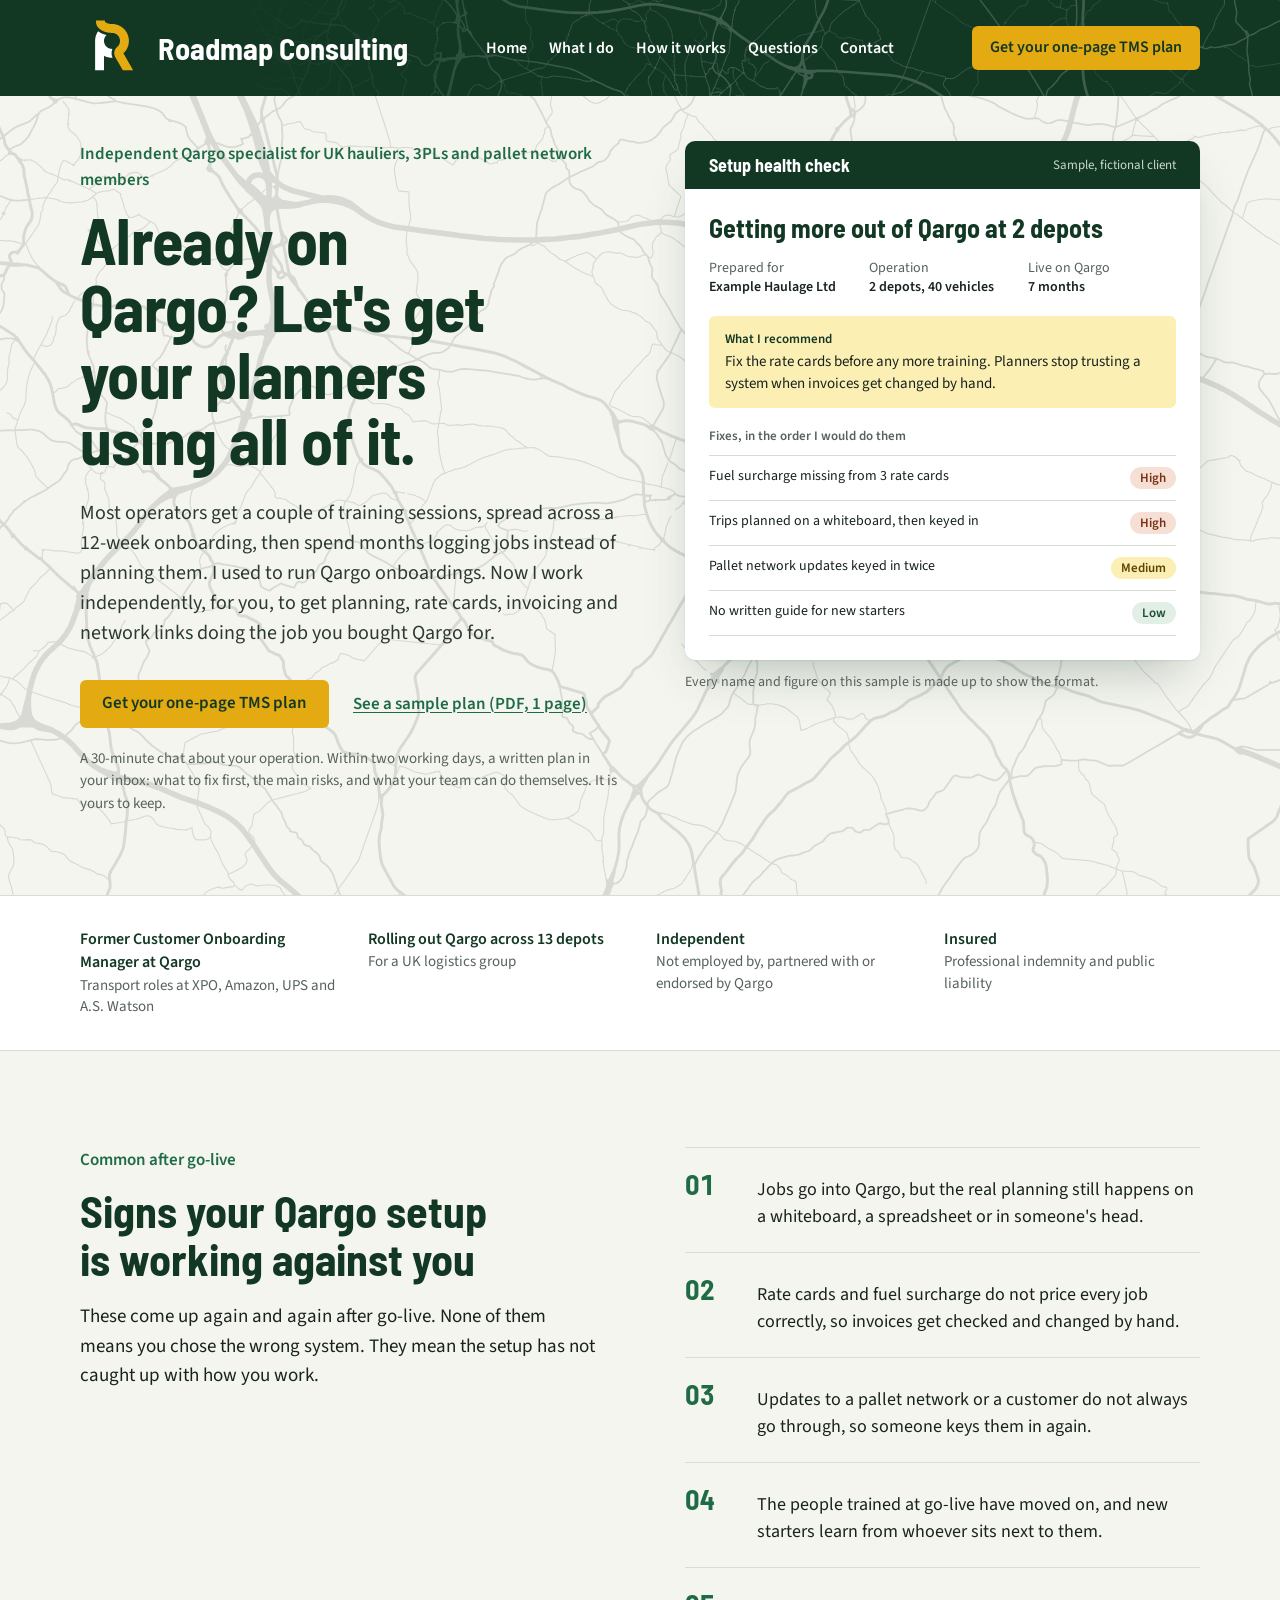
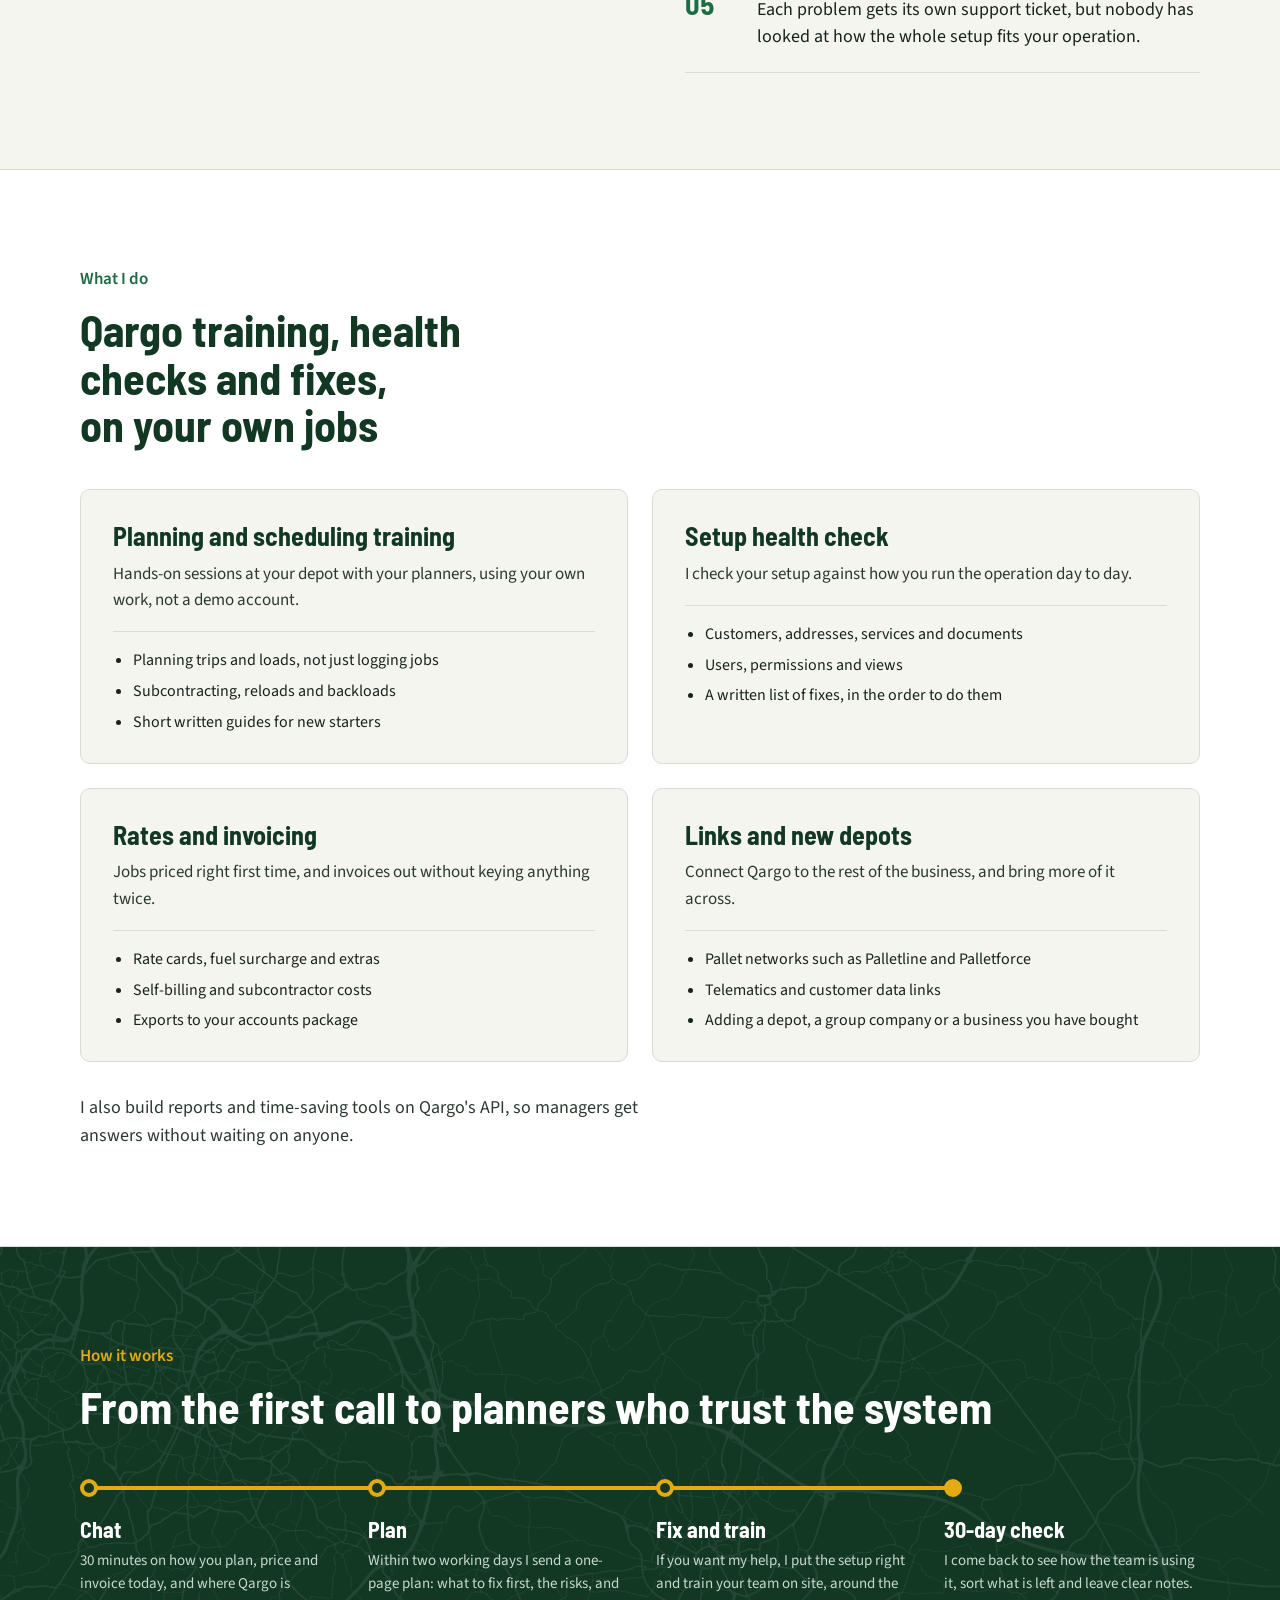
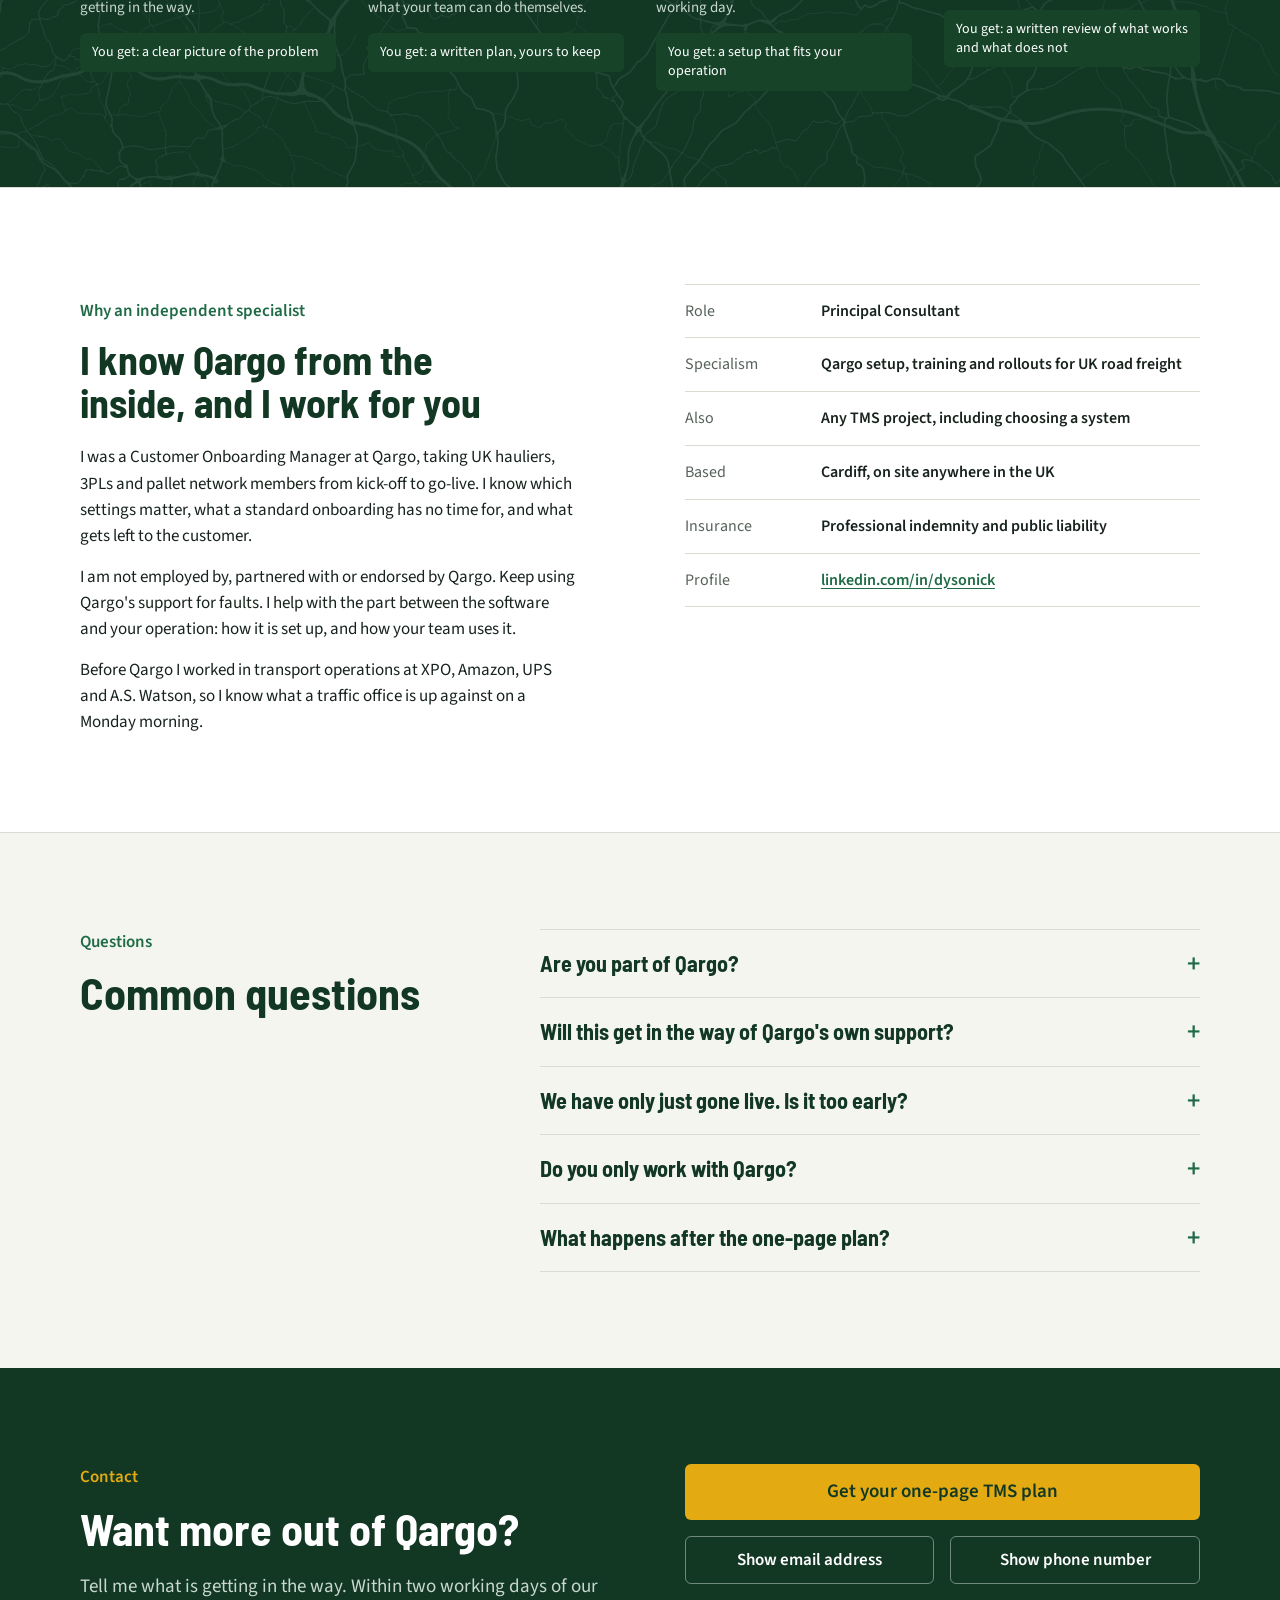
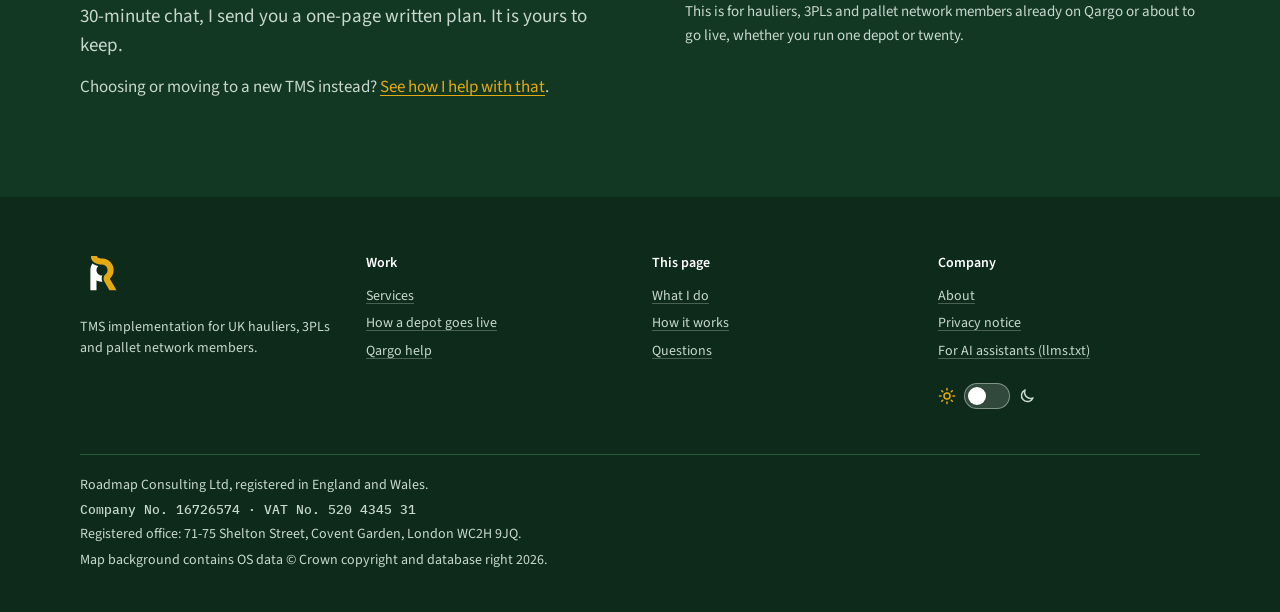
==== commit eb781b0d: "Qargo page: lines that failed the house lint tightened (Nick's D2a, 24 Nov 2026) Drops 'No cost, no " ====
--- a/qargo/index.html
+++ b/qargo/index.html
@@ -16,7 +16,7 @@
 <meta property="og:image:width" content="1200">
 <meta property="og:image:height" content="630">
 <meta name="twitter:card" content="summary_large_image">
-<script type="application/ld+json">{"@context": "https://schema.org", "@graph": [{"@type": "Service", "name": "Independent Qargo training, setup and support", "serviceType": "Transport management system (TMS) consultancy", "url": "https://roadmapconsulting.co.uk/qargo/", "description": "Independent Qargo help for UK hauliers, 3PLs and pallet network members: planning training, setup health checks, rate cards, invoicing and new depots, from a former Qargo onboarding manager.", "areaServed": {"@type": "Country", "name": "United Kingdom"}, "provider": {"@type": "ProfessionalService", "name": "Roadmap Consulting", "legalName": "Roadmap Consulting Ltd", "url": "https://roadmapconsulting.co.uk/"}, "offers": {"@type": "Offer", "name": "One-page TMS plan", "price": "0", "priceCurrency": "GBP"}}, {"@type": "FAQPage", "mainEntity": [{"@type": "Question", "name": "Are you part of Qargo?", "acceptedAnswer": {"@type": "Answer", "text": "No. Roadmap Consulting is an independent company. I used to work at Qargo, but I am not employed by, partnered with or endorsed by them."}}, {"@type": "Question", "name": "Will this get in the way of Qargo's own support?", "acceptedAnswer": {"@type": "Answer", "text": "No. Keep raising faults with Qargo as you do now. My work is about how your setup fits the way you operate, and how well your team knows it."}}, {"@type": "Question", "name": "We have only just gone live. Is it too early?", "acceptedAnswer": {"@type": "Answer", "text": "No. The first few months are when habits form. Putting the setup right now saves months of workarounds later."}}, {"@type": "Question", "name": "Do you only work with Qargo?", "acceptedAnswer": {"@type": "Answer", "text": "No. I help with any TMS project, from choosing a system to getting every depot live. Qargo is where I have the deepest knowledge."}}, {"@type": "Question", "name": "What does the one-page plan cost?", "acceptedAnswer": {"@type": "Answer", "text": "Nothing. A 30-minute chat, then a written plan you keep. If you want help with the work after that, we agree the scope and the price before anything starts."}}]}]}</script>
+<script type="application/ld+json">{"@context": "https://schema.org", "@graph": [{"@type": "Service", "name": "Independent Qargo training, setup and support", "serviceType": "Transport management system (TMS) consultancy", "url": "https://roadmapconsulting.co.uk/qargo/", "description": "Independent Qargo help for UK hauliers, 3PLs and pallet network members: planning training, setup health checks, rate cards, invoicing and new depots, from a former Qargo onboarding manager.", "areaServed": {"@type": "Country", "name": "United Kingdom"}, "provider": {"@type": "ProfessionalService", "name": "Roadmap Consulting", "legalName": "Roadmap Consulting Ltd", "url": "https://roadmapconsulting.co.uk/"}, "offers": {"@type": "Offer", "name": "One-page TMS plan"}}, {"@type": "FAQPage", "mainEntity": [{"@type": "Question", "name": "Are you part of Qargo?", "acceptedAnswer": {"@type": "Answer", "text": "No. Roadmap Consulting is an independent company. I used to work at Qargo, but I am not employed by, partnered with or endorsed by them."}}, {"@type": "Question", "name": "Will this get in the way of Qargo's own support?", "acceptedAnswer": {"@type": "Answer", "text": "No. Keep raising faults with Qargo as you do now. My work is about how your setup fits the way you operate, and how well your team knows it."}}, {"@type": "Question", "name": "We have only just gone live. Is it too early?", "acceptedAnswer": {"@type": "Answer", "text": "No. The first few months are when habits form. Putting the setup right now saves months of workarounds later."}}, {"@type": "Question", "name": "Do you only work with Qargo?", "acceptedAnswer": {"@type": "Answer", "text": "No. I help with any TMS project, from choosing a system to getting every depot live. Qargo is where I have the deepest knowledge."}}, {"@type": "Question", "name": "What happens after the one-page plan?", "acceptedAnswer": {"@type": "Answer", "text": "You keep it, whatever you decide. If you want help with the work after that, we agree the scope and the price before anything starts."}}]}]}</script>
 <link rel="preload" href="/assets/fonts/barlow-semi-condensed-700-latin.woff2" as="font" type="font/woff2" crossorigin>
 <link rel="preload" href="/assets/fonts/source-sans-3-400-latin.woff2" as="font" type="font/woff2" crossorigin>
 <link rel="stylesheet" href="/assets/fonts/fonts.css">
@@ -404,7 +404,7 @@
         <a class="btn btn-y" href="https://calendar.app.google/QbgweHab81wm1Z1L8" target="_blank" rel="noopener">Get your one-page TMS plan</a>
         <a class="text-link" href="/sample-plan.pdf" target="_blank" rel="noopener">See a sample plan (PDF, 1 page)</a>
       </div>
-      <p class="note">A 30-minute chat about your operation, then a written plan in your inbox within two working days: what to fix first, the main risks, and what your team can do themselves. Yours to keep. No cost, no commitment.</p>
+      <p class="note">A 30-minute chat about your operation. Within two working days, a written plan in your inbox: what to fix first, the main risks, and what your team can do themselves. It is yours to keep.</p>
     </div>
 
     <figure class="plan" id="health-check">
@@ -444,7 +444,7 @@
 <section class="work" id="signs" aria-labelledby="signs-h">
   <div class="wrap two">
     <div class="rv">
-      <p class="eyebrow">Sound familiar?</p>
+      <p class="eyebrow">Common after go-live</p>
       <h2 id="signs-h">Signs your Qargo setup is working against you</h2>
       <p class="intro">These come up again and again after go-live. None of them means you chose the wrong system. They mean the setup has not caught up with how you work.</p>
     </div>
@@ -470,8 +470,8 @@
       </article>
       <article class="service rv">
         <h3>Setup health check</h3>
-        <p>I go through your setup against how you actually run the operation.</p>
-        <ul><li>Customers, addresses, services and documents</li><li>Users, permissions and views</li><li>A written list of fixes, most valuable first</li></ul>
+        <p>I check your setup against how you run the operation day to day.</p>
+        <ul><li>Customers, addresses, services and documents</li><li>Users, permissions and views</li><li>A written list of fixes, in the order to do them</li></ul>
       </article>
       <article class="service rv">
         <h3>Rates and invoicing</h3>
@@ -533,7 +533,7 @@
       <details><summary>Will this get in the way of Qargo's own support?</summary><p>No. Keep raising faults with Qargo as you do now. My work is about how your setup fits the way you operate, and how well your team knows it.</p></details>
       <details><summary>We have only just gone live. Is it too early?</summary><p>No. The first few months are when habits form. Putting the setup right now saves months of workarounds later.</p></details>
       <details><summary>Do you only work with Qargo?</summary><p>No. I help with any TMS project, from choosing a system to getting every depot live. Qargo is where I have the deepest knowledge.</p></details>
-      <details><summary>What does the one-page plan cost?</summary><p>Nothing. A 30-minute chat, then a written plan you keep. If you want help with the work after that, we agree the scope and the price before anything starts.</p></details>
+      <details><summary>What happens after the one-page plan?</summary><p>You keep it, whatever you decide. If you want help with the work after that, we agree the scope and the price before anything starts.</p></details>
     </div>
   </div>
 </section>
@@ -543,7 +543,7 @@
     <div class="rv">
       <p class="eyebrow">Contact</p>
       <h2 id="contact-h">Want more out of Qargo?</h2>
-      <p class="intro">Tell me what is getting in the way. Within two working days of our 30-minute chat, I send you a one-page written plan. Yours to keep. No cost, no commitment.</p>
+      <p class="intro">Tell me what is getting in the way. Within two working days of our 30-minute chat, I send you a one-page written plan. It is yours to keep.</p>
       <p class="also">Choosing or moving to a new TMS instead? <a href="/">See how I help with that</a>.</p>
     </div>
     <div class="reach rv">
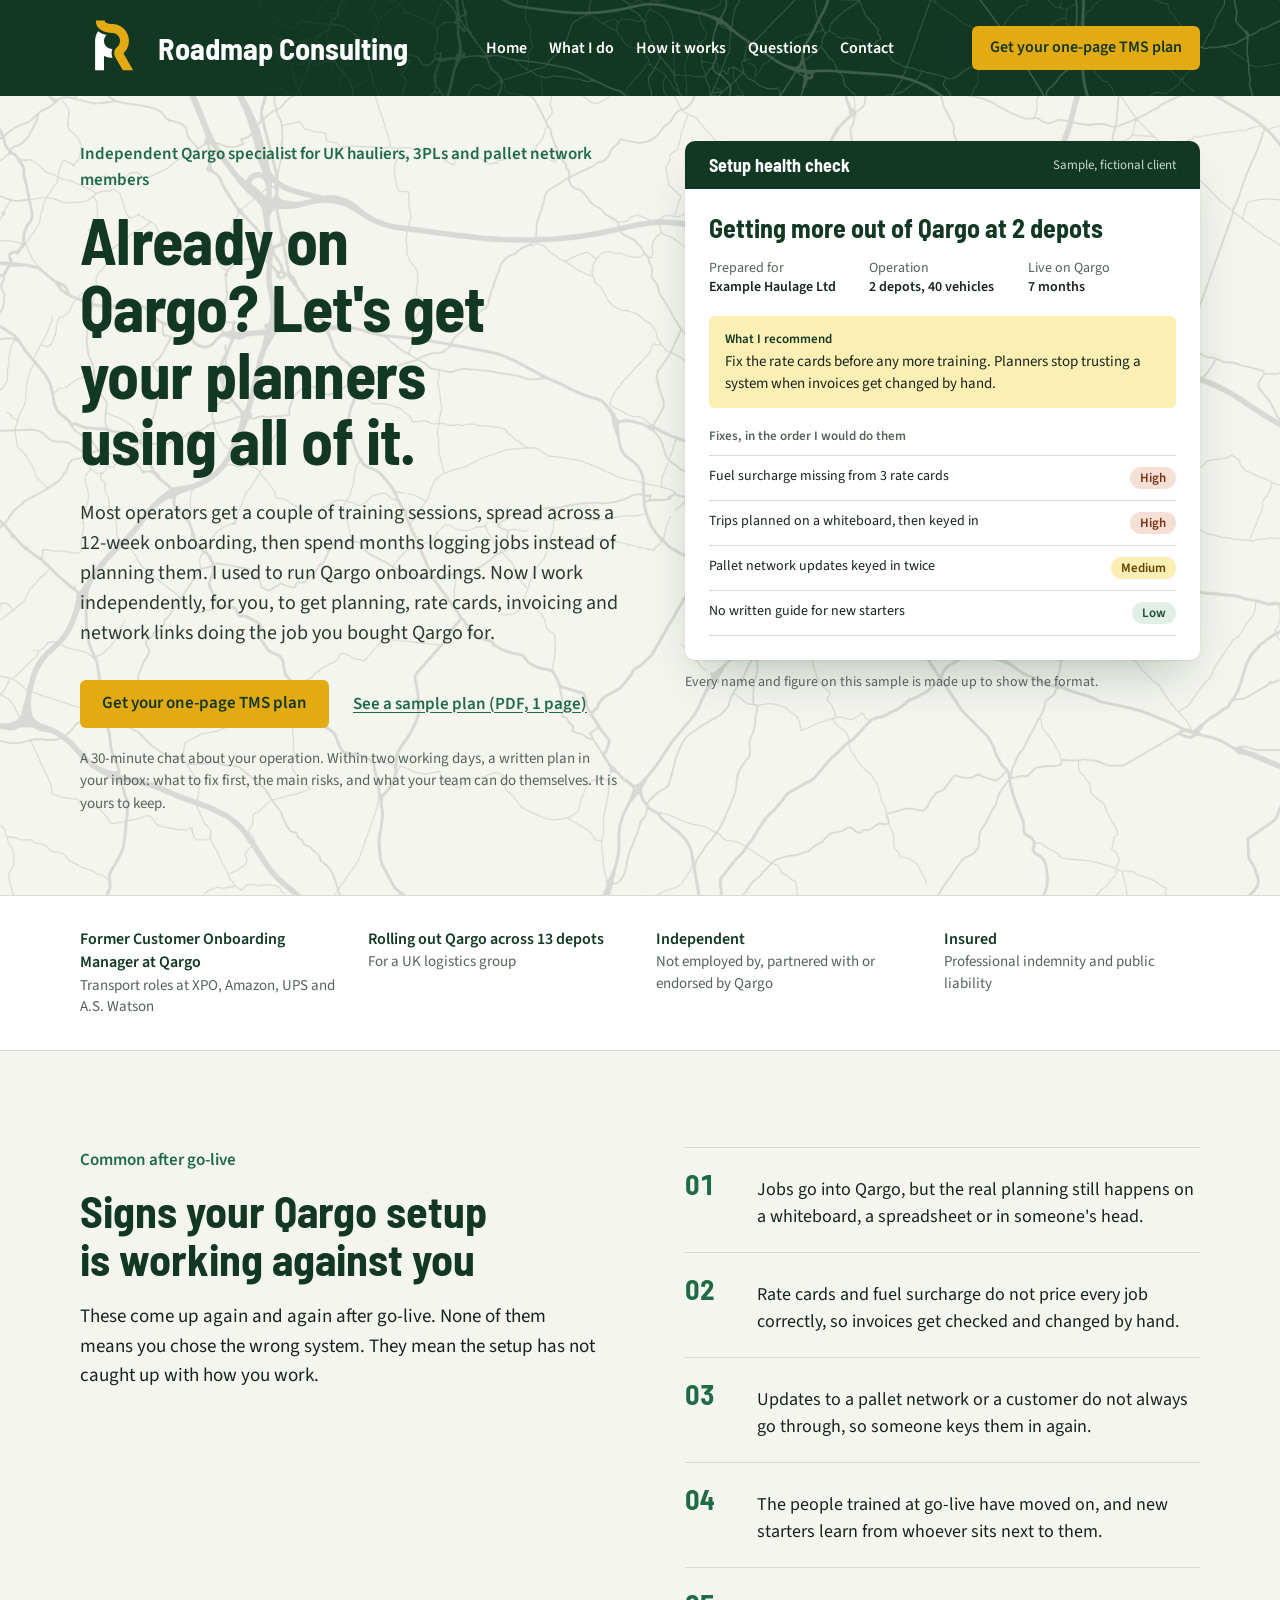
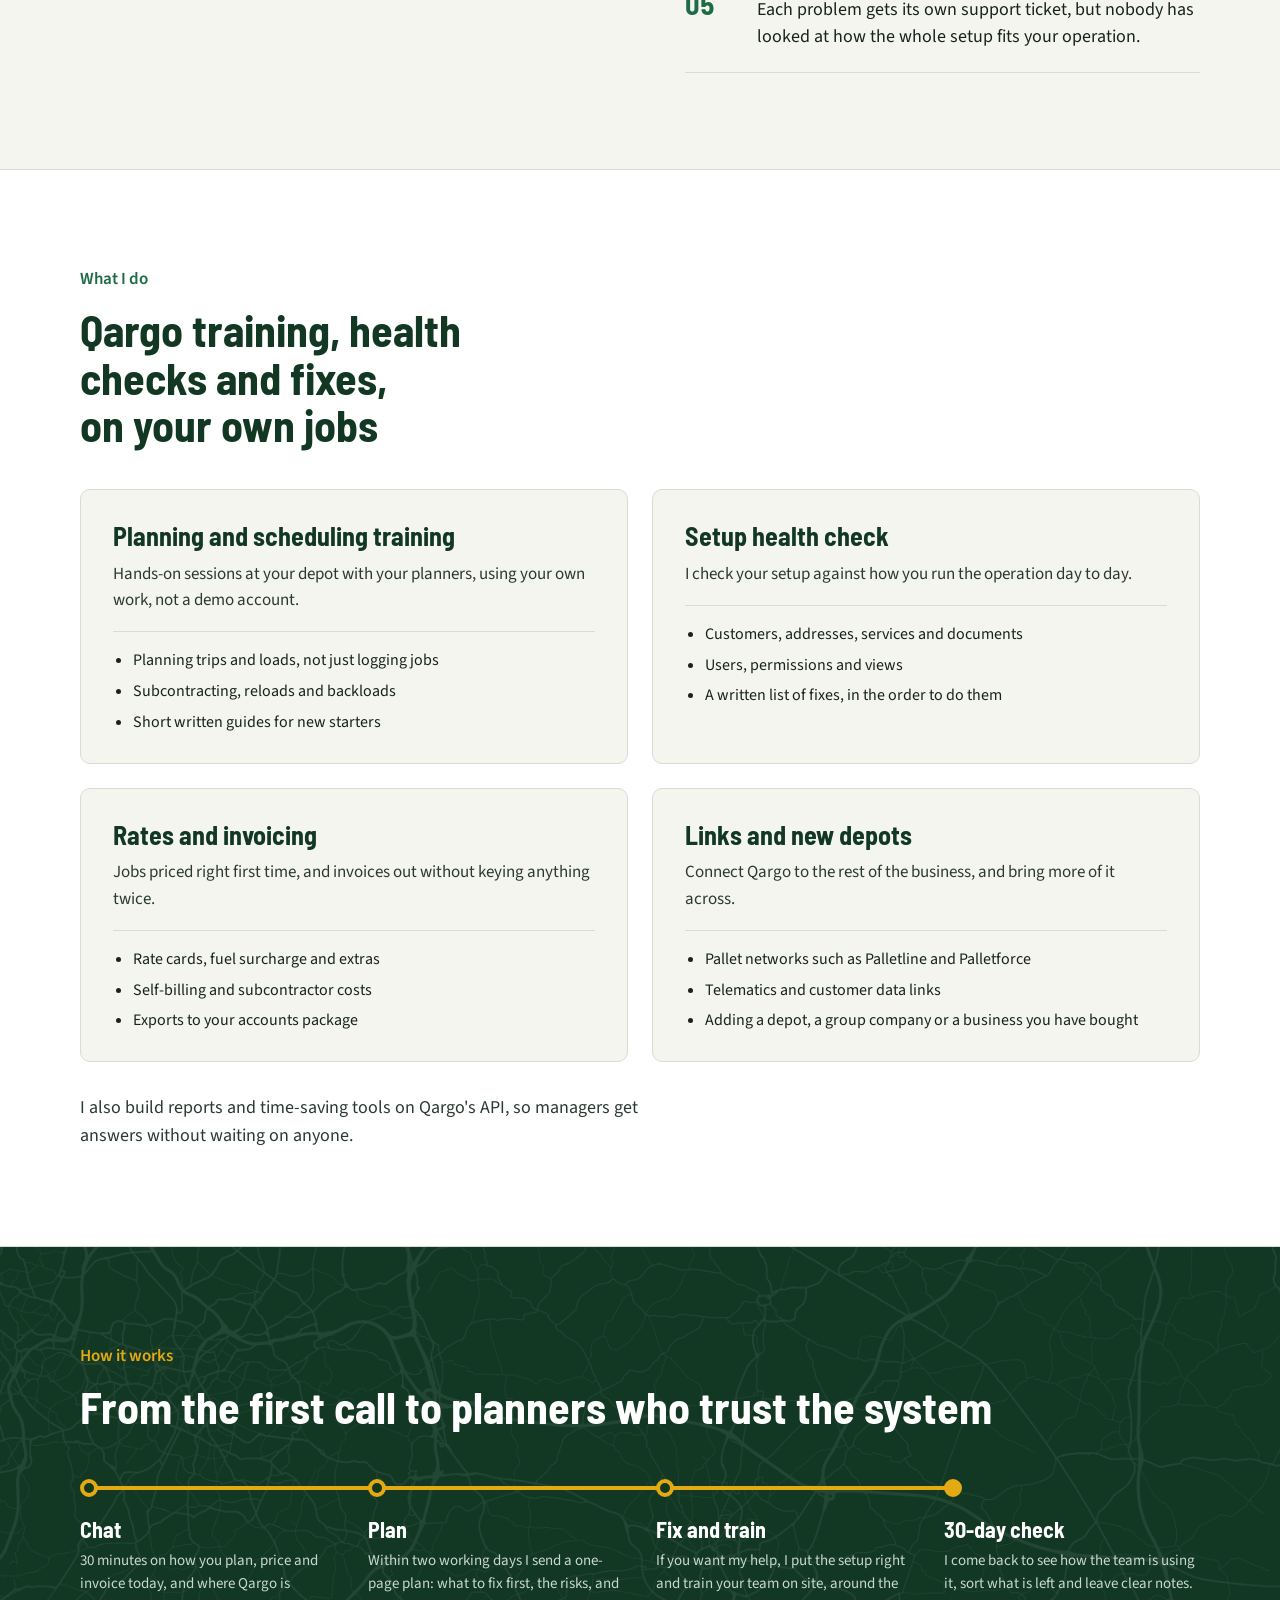
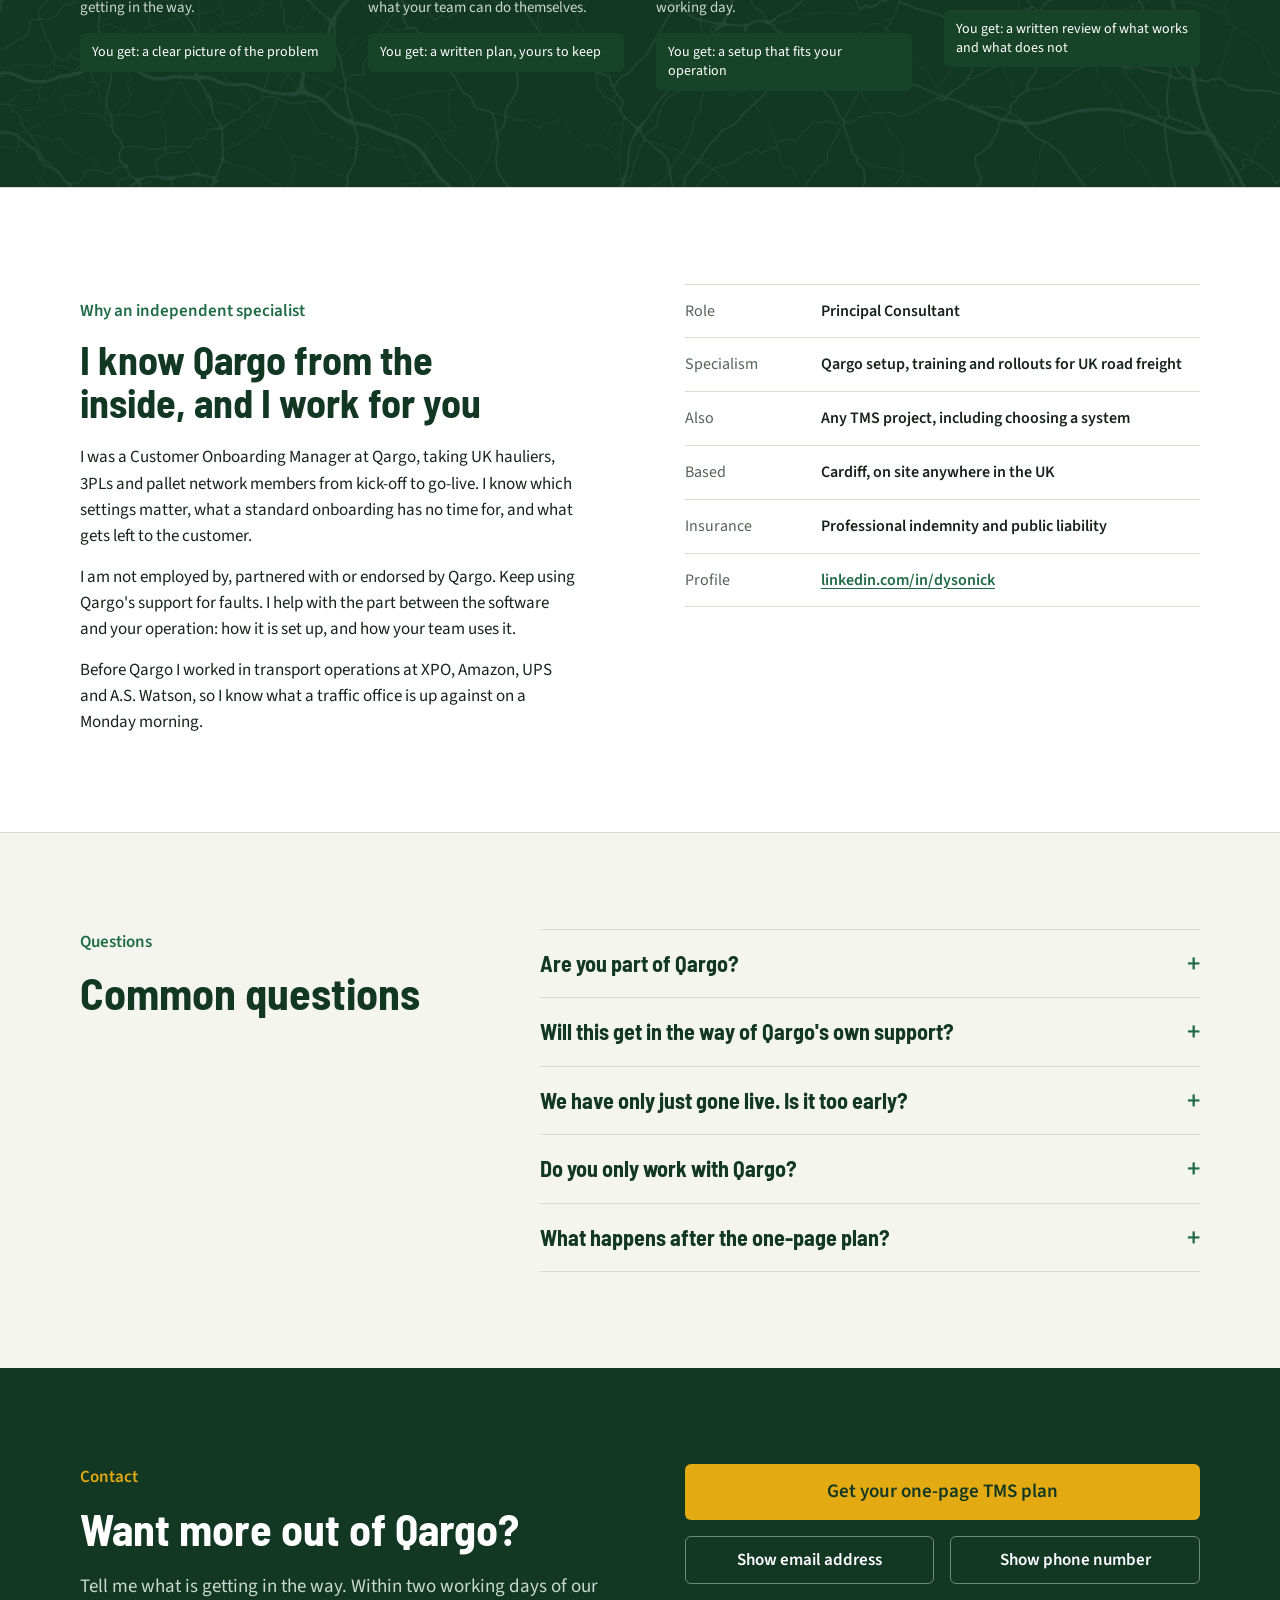
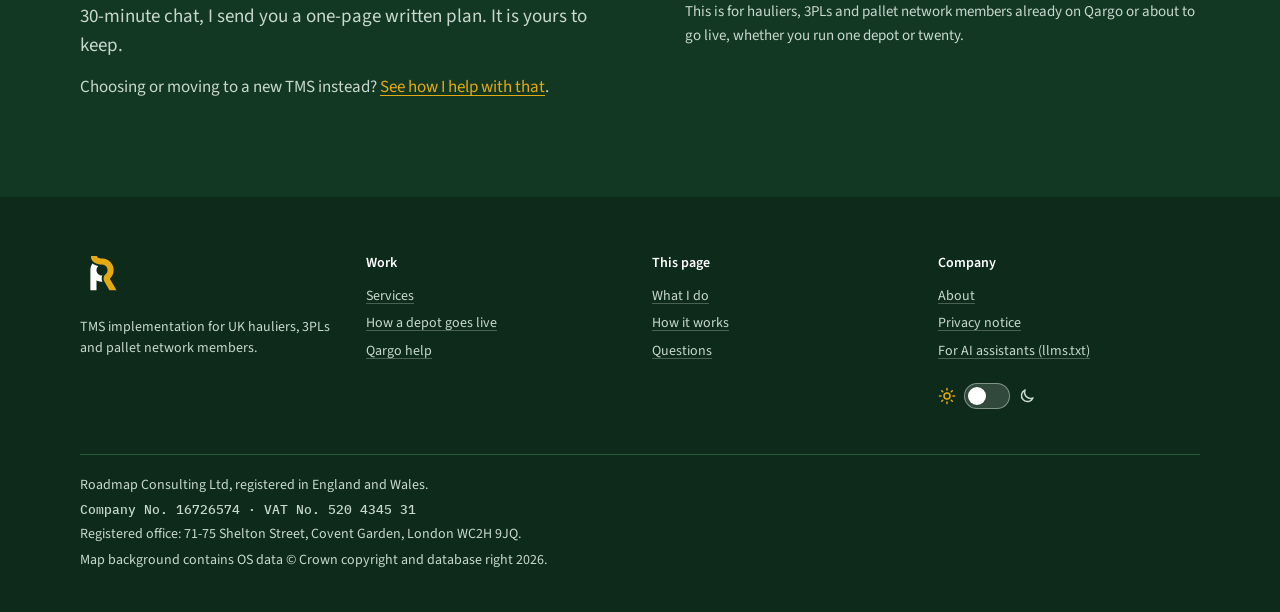
==== commit 84700cf7: "Smoother scrolling on home and /qargo/ (Nick's ask, 24 Nov 2026) - Road map masks now use a 3200x120" ====
--- a/qargo/index.html
+++ b/qargo/index.html
@@ -72,8 +72,8 @@
 .head-map{ position:absolute; inset:0; overflow:hidden; pointer-events:none; }
 .head-map::before{ content:""; position:absolute; inset:0; background:#ffffff30;
   --fade:linear-gradient(90deg, transparent 0%, transparent 18%, #000 46%);
-  -webkit-mask-image:url("/assets/os-map.svg"), var(--fade); -webkit-mask-size:cover, 100% 100%; -webkit-mask-position:center 38%, 0 0; -webkit-mask-repeat:no-repeat; -webkit-mask-composite:source-in;
-  mask-image:url("/assets/os-map.svg"), var(--fade); mask-size:cover, 100% 100%; mask-position:center 38%, 0 0; mask-repeat:no-repeat; mask-composite:intersect; }
+  -webkit-mask-image:url("/assets/os-map.webp"), var(--fade); -webkit-mask-size:cover, 100% 100%; -webkit-mask-position:center 38%, 0 0; -webkit-mask-repeat:no-repeat; -webkit-mask-composite:source-in;
+  mask-image:url("/assets/os-map.webp"), var(--fade); mask-size:cover, 100% 100%; mask-position:center 38%, 0 0; mask-repeat:no-repeat; mask-composite:intersect; }
 @media (max-width:700px){ .head-map::before{ --fade:linear-gradient(90deg, transparent 0%, transparent 30%, #000 75%); } }
 .lockup{ display:flex; align-items:center; gap:12px; color:var(--g-fg); text-decoration:none; font:700 24px/1 var(--display); white-space:nowrap; }
 .lockup:hover{ color:var(--g-fg); }
@@ -104,17 +104,21 @@
 .site .bar{ height:auto; padding-block:16px; }
 .lockup{ font-size:1.9rem; gap:14px; }
 .lockup svg{ width:64px; height:64px; }
+/* Smooth scrolling (24 Nov 2026): the header keeps one layout height, so the page never jumps while it tucks in.
+   On wider screens it sticks 36px up, leaving the 60px compact band in view, and the logo shrinks and moves by transform only. */
 @media (min-width:601px){
-  .site.compact .bar{ padding-block:8px; }
-  .site.compact .lockup{ font-size:1.5rem; }
-  .site.compact .lockup svg{ width:44px; height:44px; }
-}
+  .site{ top:-36px; }
+  .lockup{ transform-origin:left center; }
+  .site.compact .bar{ transform:translateY(18px); }
+  .site.compact .lockup{ transform:scale(.72); }
+}
+@media (min-width:601px) and (max-width:1180px){ .site.compact .nav{ margin-top:-18px; } }
 .site.compact{ box-shadow:0 2px 12px #0b251633; }
-@media (prefers-reduced-motion:no-preference){ .site .bar{ transition:padding .25s ease-out; } .lockup{ transition:font-size .25s ease-out; } .lockup svg{ transition:width .25s ease-out, height .25s ease-out; } .site{ transition:box-shadow .25s ease-out; } }
+@media (prefers-reduced-motion:no-preference){ .site .bar, .lockup{ transition:transform .25s ease-out; } .site{ transition:box-shadow .25s ease-out; } }
 @media (max-width:600px){ .site .bar{ padding-block:16px; } .lockup{ font-size:1.35rem; gap:10px; } .lockup svg{ width:40px; height:40px; } }
 
 /* Map behind the hero and the method band */
-.map{ position:absolute; pointer-events:none; background:var(--map-ink); -webkit-mask:url("/assets/os-map.svg") center / cover no-repeat; mask:url("/assets/os-map.svg") center / cover no-repeat; }
+.map{ position:absolute; pointer-events:none; background:var(--map-ink); -webkit-mask:url("/assets/os-map.webp") center / cover no-repeat; mask:url("/assets/os-map.webp") center / cover no-repeat; }
 
 /* Hero */
 .hero{ position:relative; overflow:hidden; border-bottom:1px solid var(--line); }
@@ -312,6 +316,9 @@
   .js .rv.in{ opacity:1; transform:none; }
   /* Hero map drifts slightly slower than the page, as on /qargo/ */
   .js .hero .map{ top:-180px; will-change:transform; }
+  /* Where the browser can, the drift runs on its own scroll timeline, off the main thread (the script below is the fallback) */
+  @keyframes map-drift{ from{ transform:none; } to{ transform:translate3d(0,180px,0); } }
+  @supports (animation-timeline: scroll()){ .js .hero .map{ animation:map-drift linear both; animation-timeline:scroll(root); animation-range:0px 1000px; } }
   .js .route li::before{ transform:scaleX(0); transition:transform .28s ease-out; transition-delay:calc(var(--i,0) * 140ms + 200ms); }
   .js .route.in li::before{ transform:none; }
   .js .route .dot{ opacity:0; transform:scale(.6); transition:opacity .2s ease-out, transform .2s ease-out; transition-delay:calc(var(--i,0) * 140ms + 120ms); }
@@ -612,7 +619,7 @@
   function set(open){ header.classList.toggle('open',open); btn.setAttribute('aria-expanded',String(open)); }
   btn.addEventListener('click',function(){ set(btn.getAttribute('aria-expanded')!=='true'); });
   // Header tucks in once the page has scrolled
-  function onScroll(){ header.classList.toggle('compact', window.scrollY > 60); }
+  function onScroll(){ header.classList.toggle('compact', window.scrollY > 4); }
   window.addEventListener('scroll', onScroll, {passive:true}); onScroll();
   nav.addEventListener('click',function(e){ if(e.target.closest('a')) set(false); });
   document.addEventListener('keydown',function(e){ if(e.key==='Escape' && header.classList.contains('open')){ set(false); btn.focus(); } });
@@ -625,7 +632,7 @@
   // Map parallax, hero only, small amplitude (as on /qargo/)
   var map=document.querySelector('.hero .map'), hero=document.querySelector('.hero'), ticking=false;
   function drift(){ ticking=false; var r=hero.getBoundingClientRect(); if(r.bottom<0) return; map.style.transform='translate3d(0,'+(window.scrollY*0.18).toFixed(1)+'px,0)'; }
-  window.addEventListener('scroll', function(){ if(!ticking){ ticking=true; requestAnimationFrame(drift); } }, {passive:true});
+  if(!(window.CSS && CSS.supports && CSS.supports('animation-timeline','scroll()'))) window.addEventListener('scroll', function(){ if(!ticking){ ticking=true; requestAnimationFrame(drift); } }, {passive:true});
   ['.four-parts .rv','.services .rv'].forEach(function(sel){ document.querySelectorAll(sel).forEach(function(el,i){ el.style.setProperty('--d', i); }); });
   document.querySelectorAll('.route li').forEach(function(li,i){ li.style.setProperty('--i', i); });
   var io=new IntersectionObserver(function(entries){ entries.forEach(function(e){ if(e.isIntersecting){ e.target.classList.add('in'); io.unobserve(e.target); } }); }, {rootMargin:'0px 0px -8% 0px', threshold:0.12});
